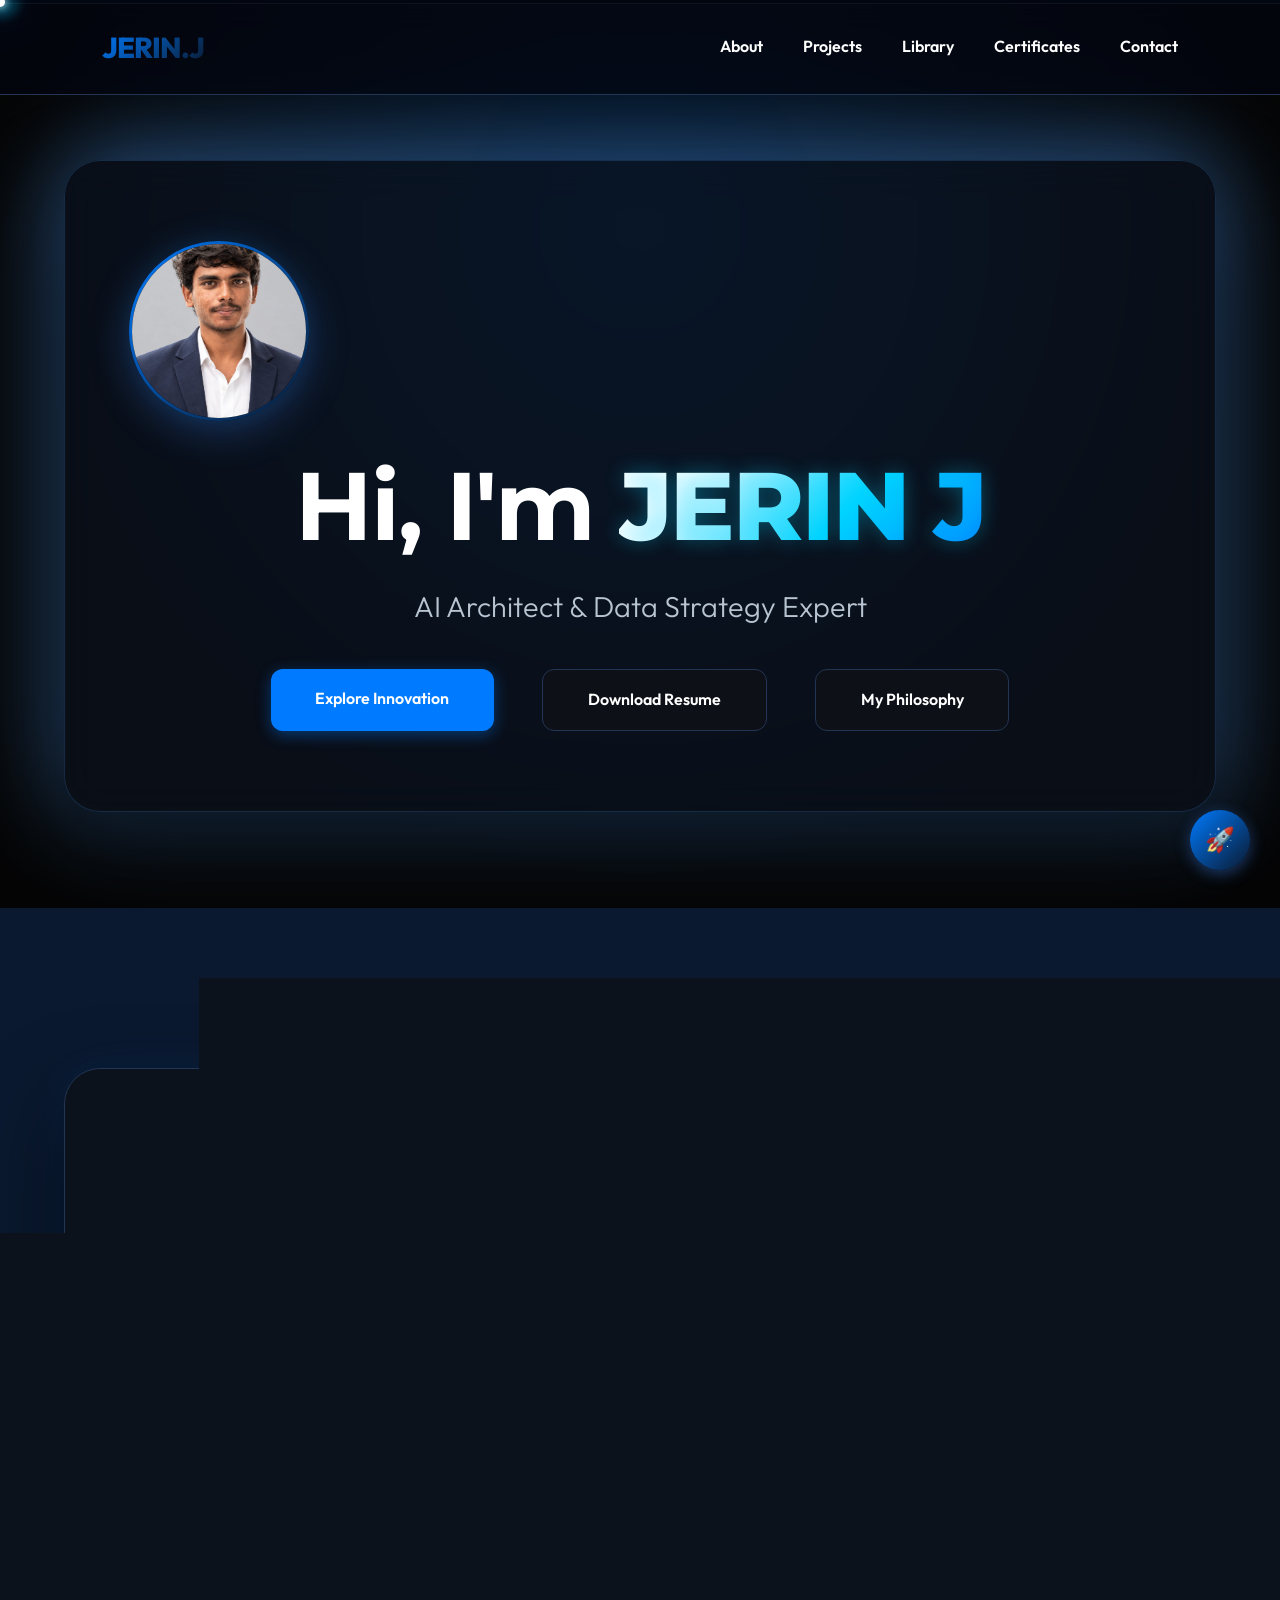
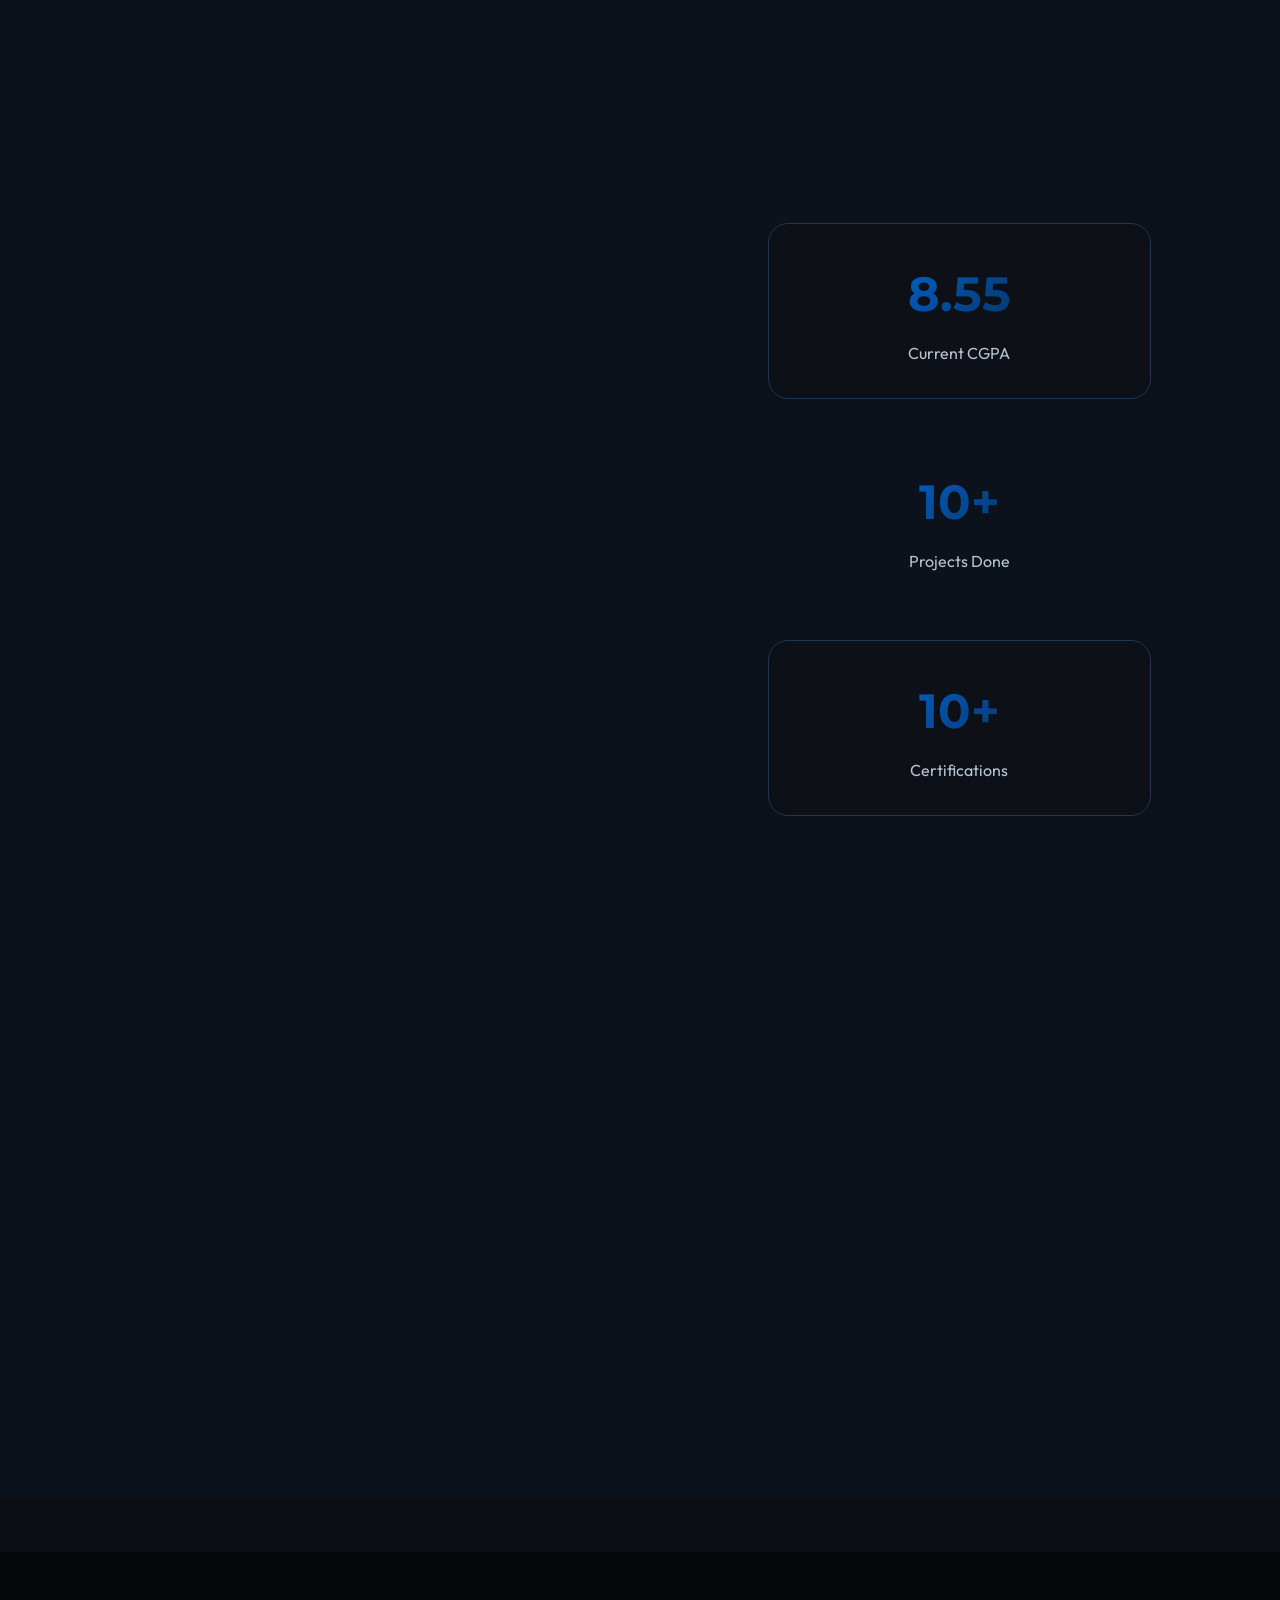
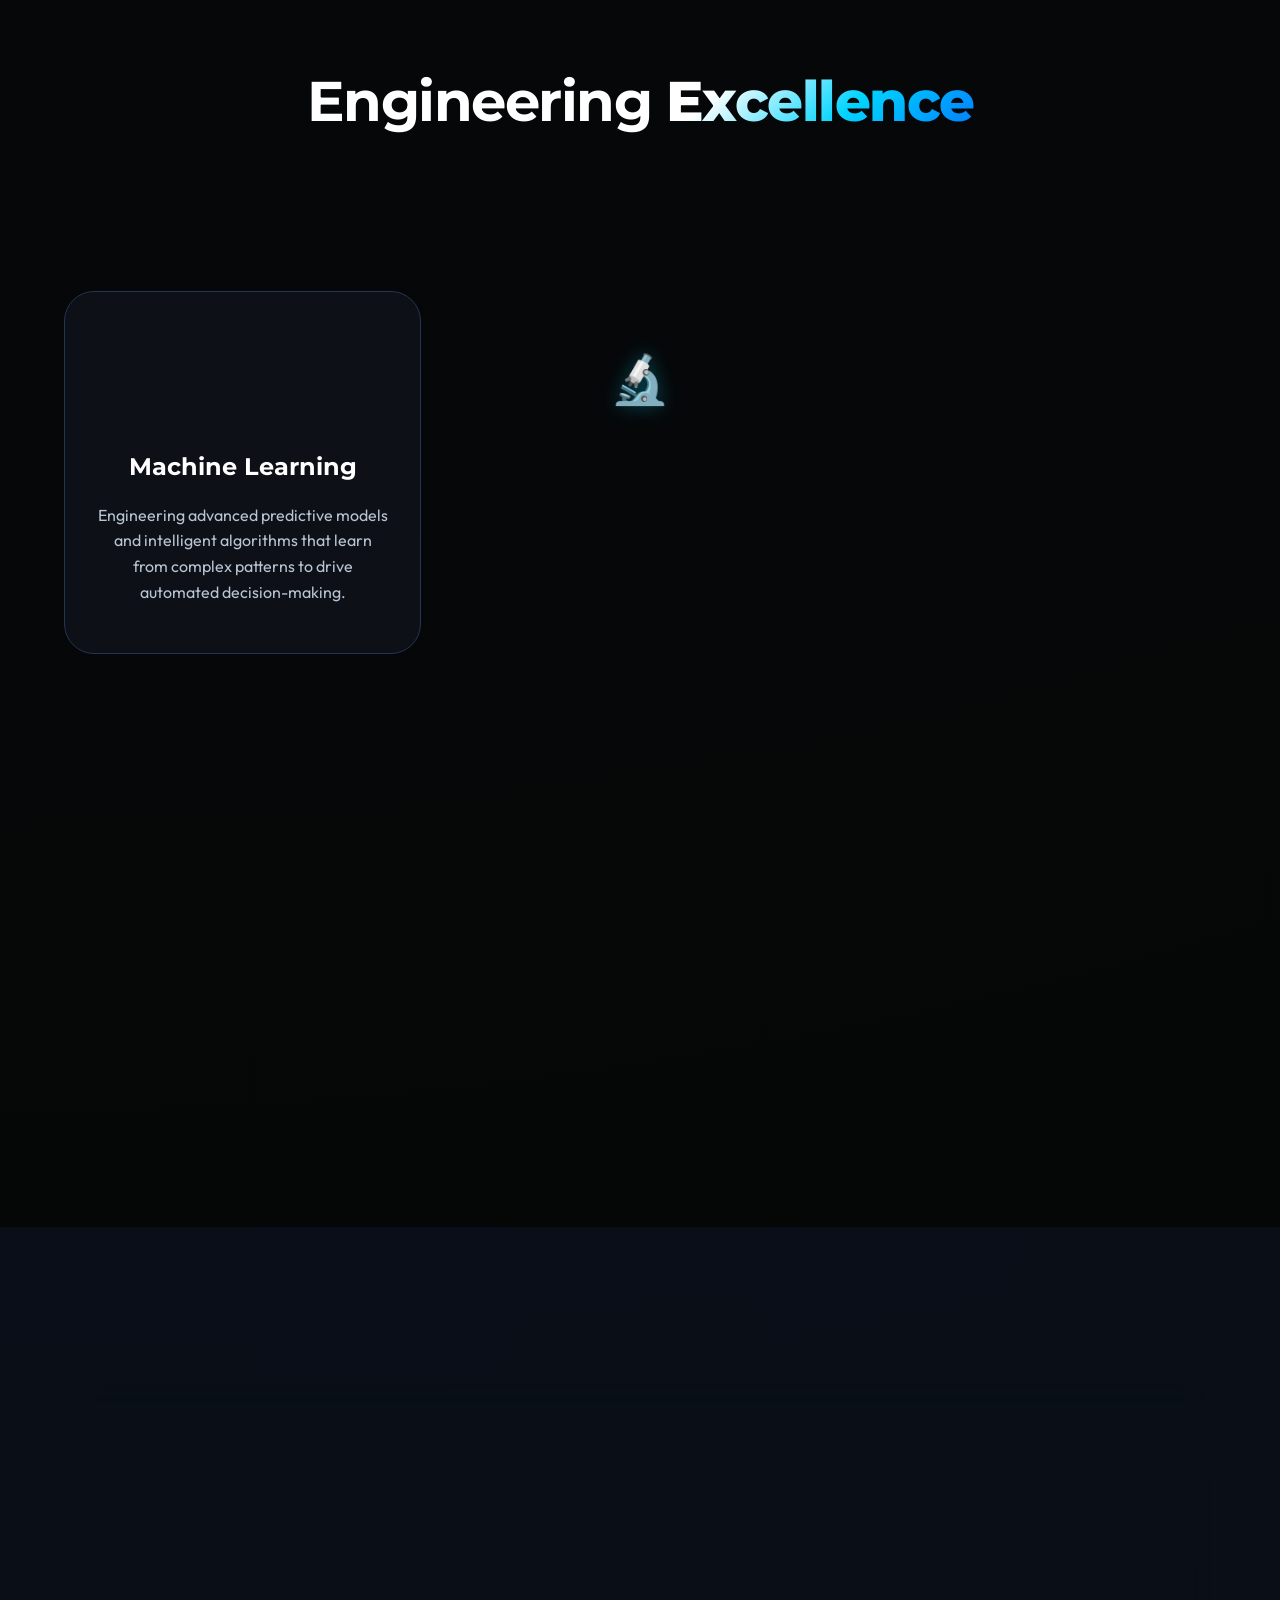
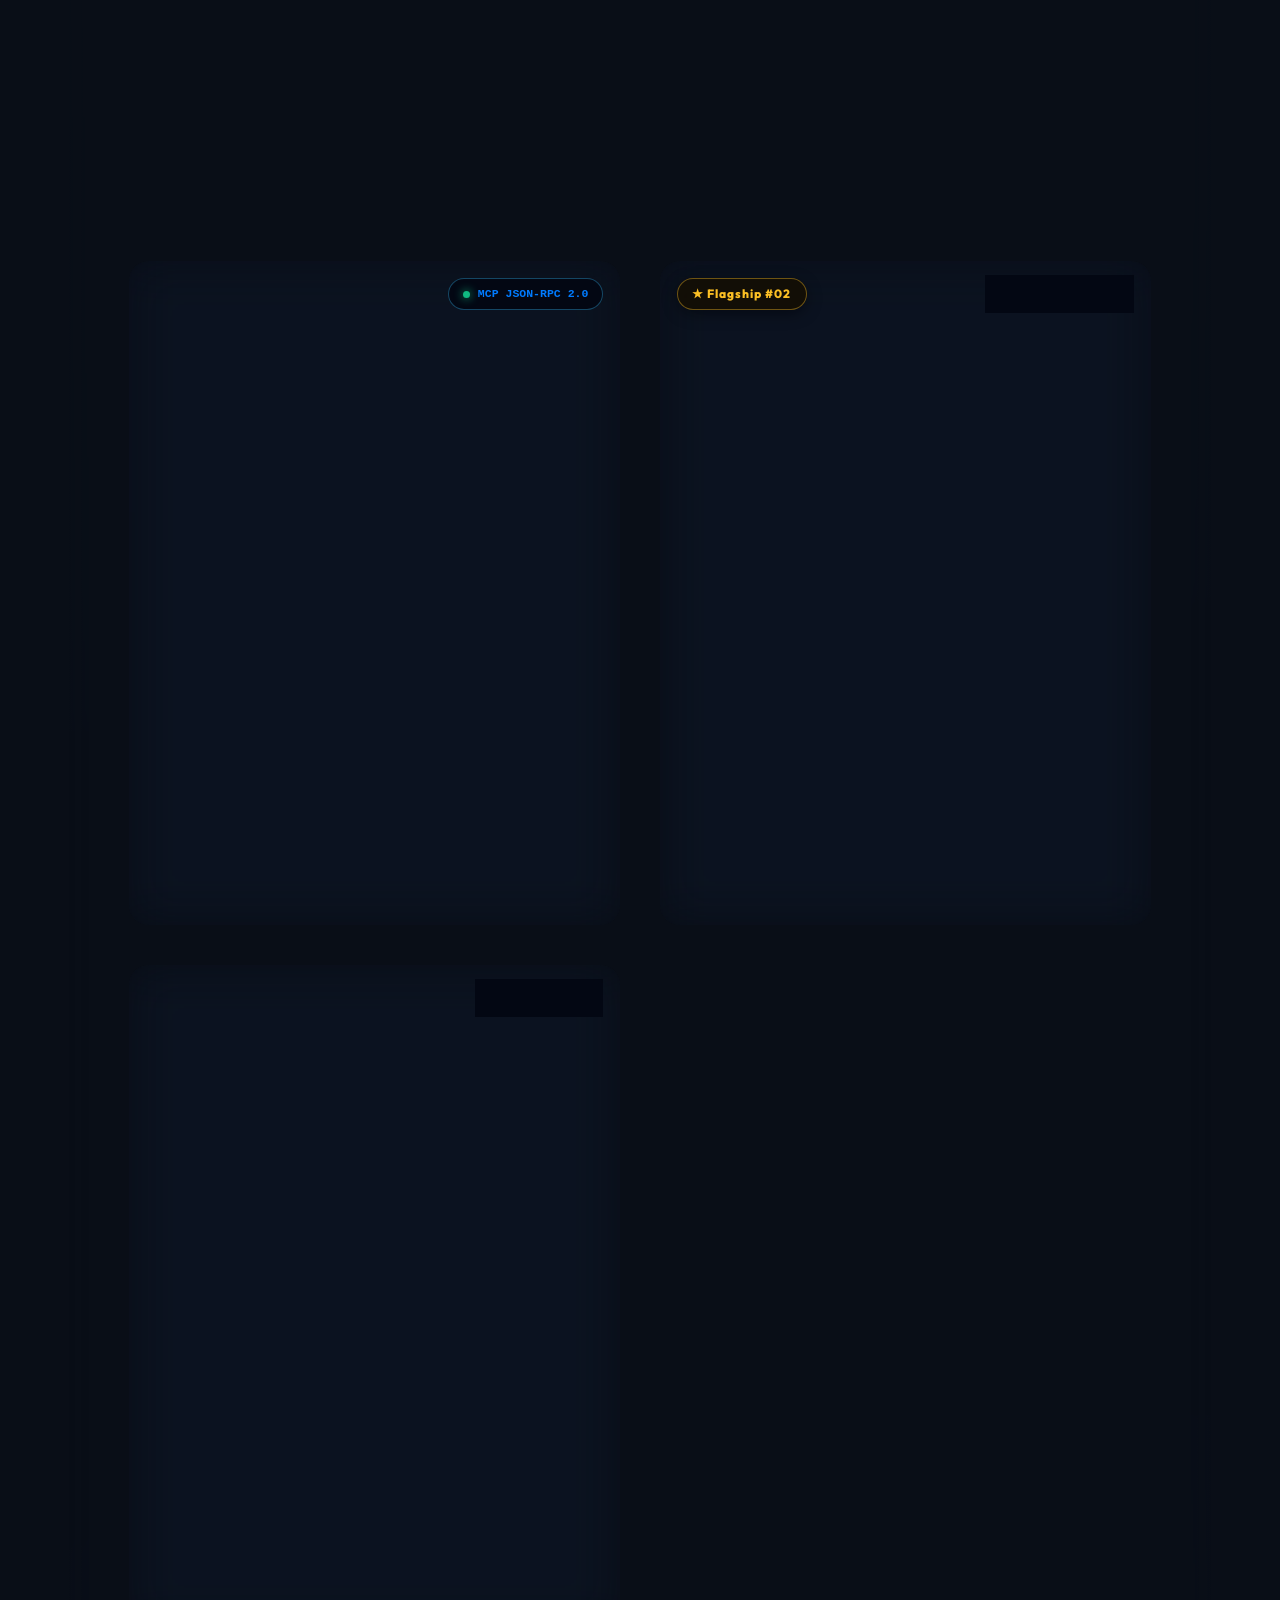
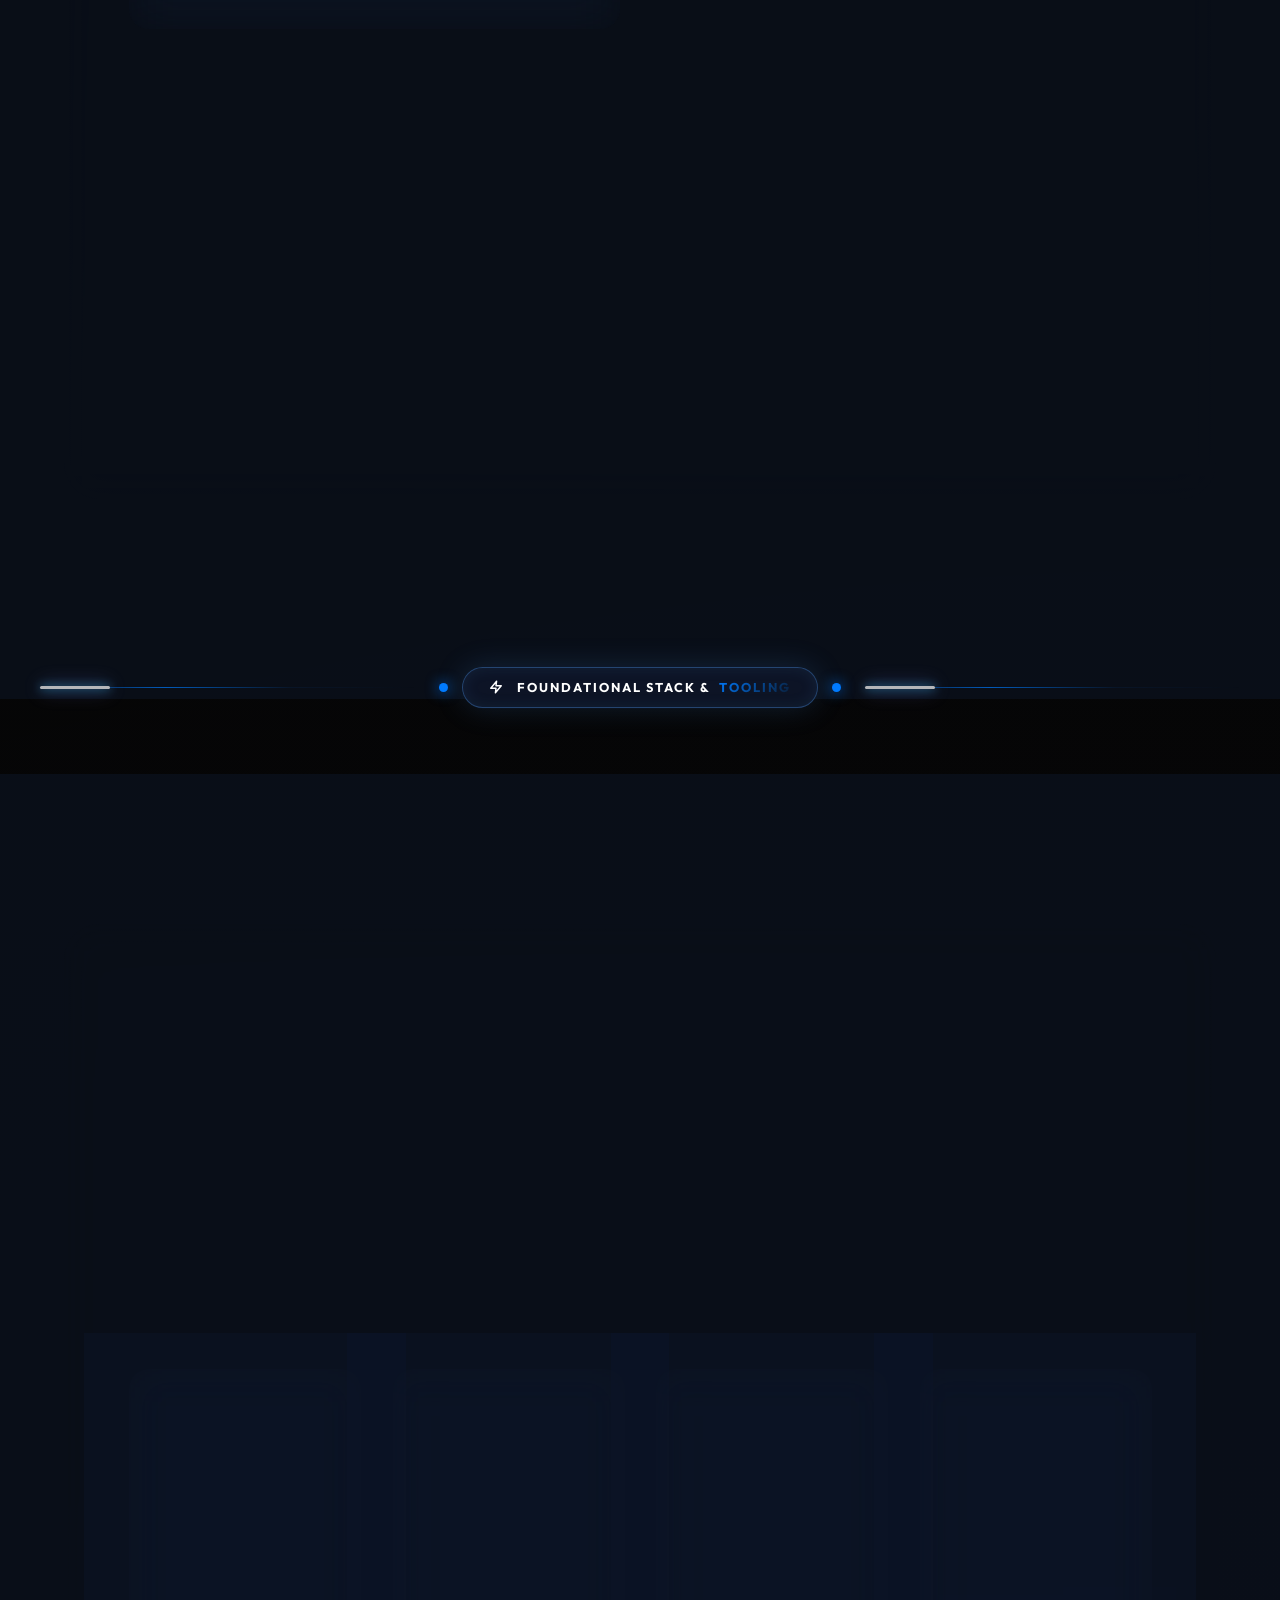
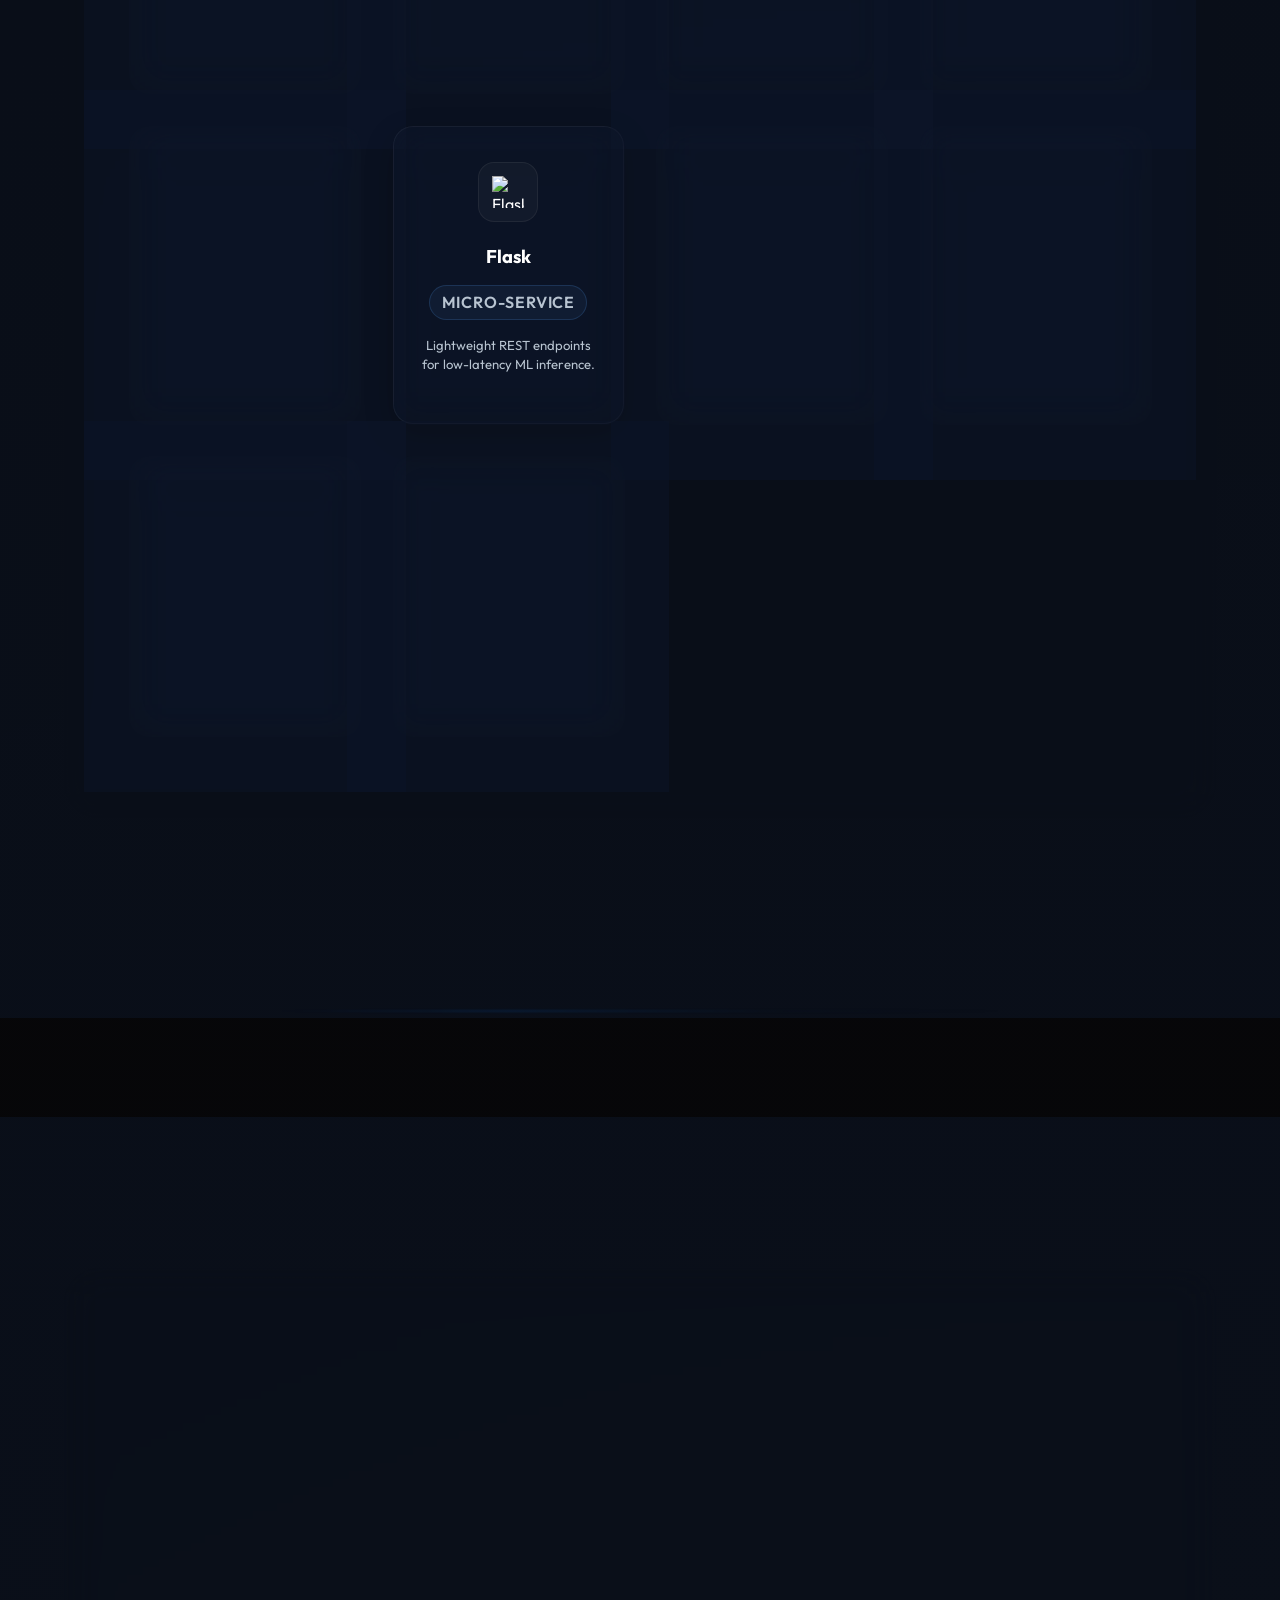
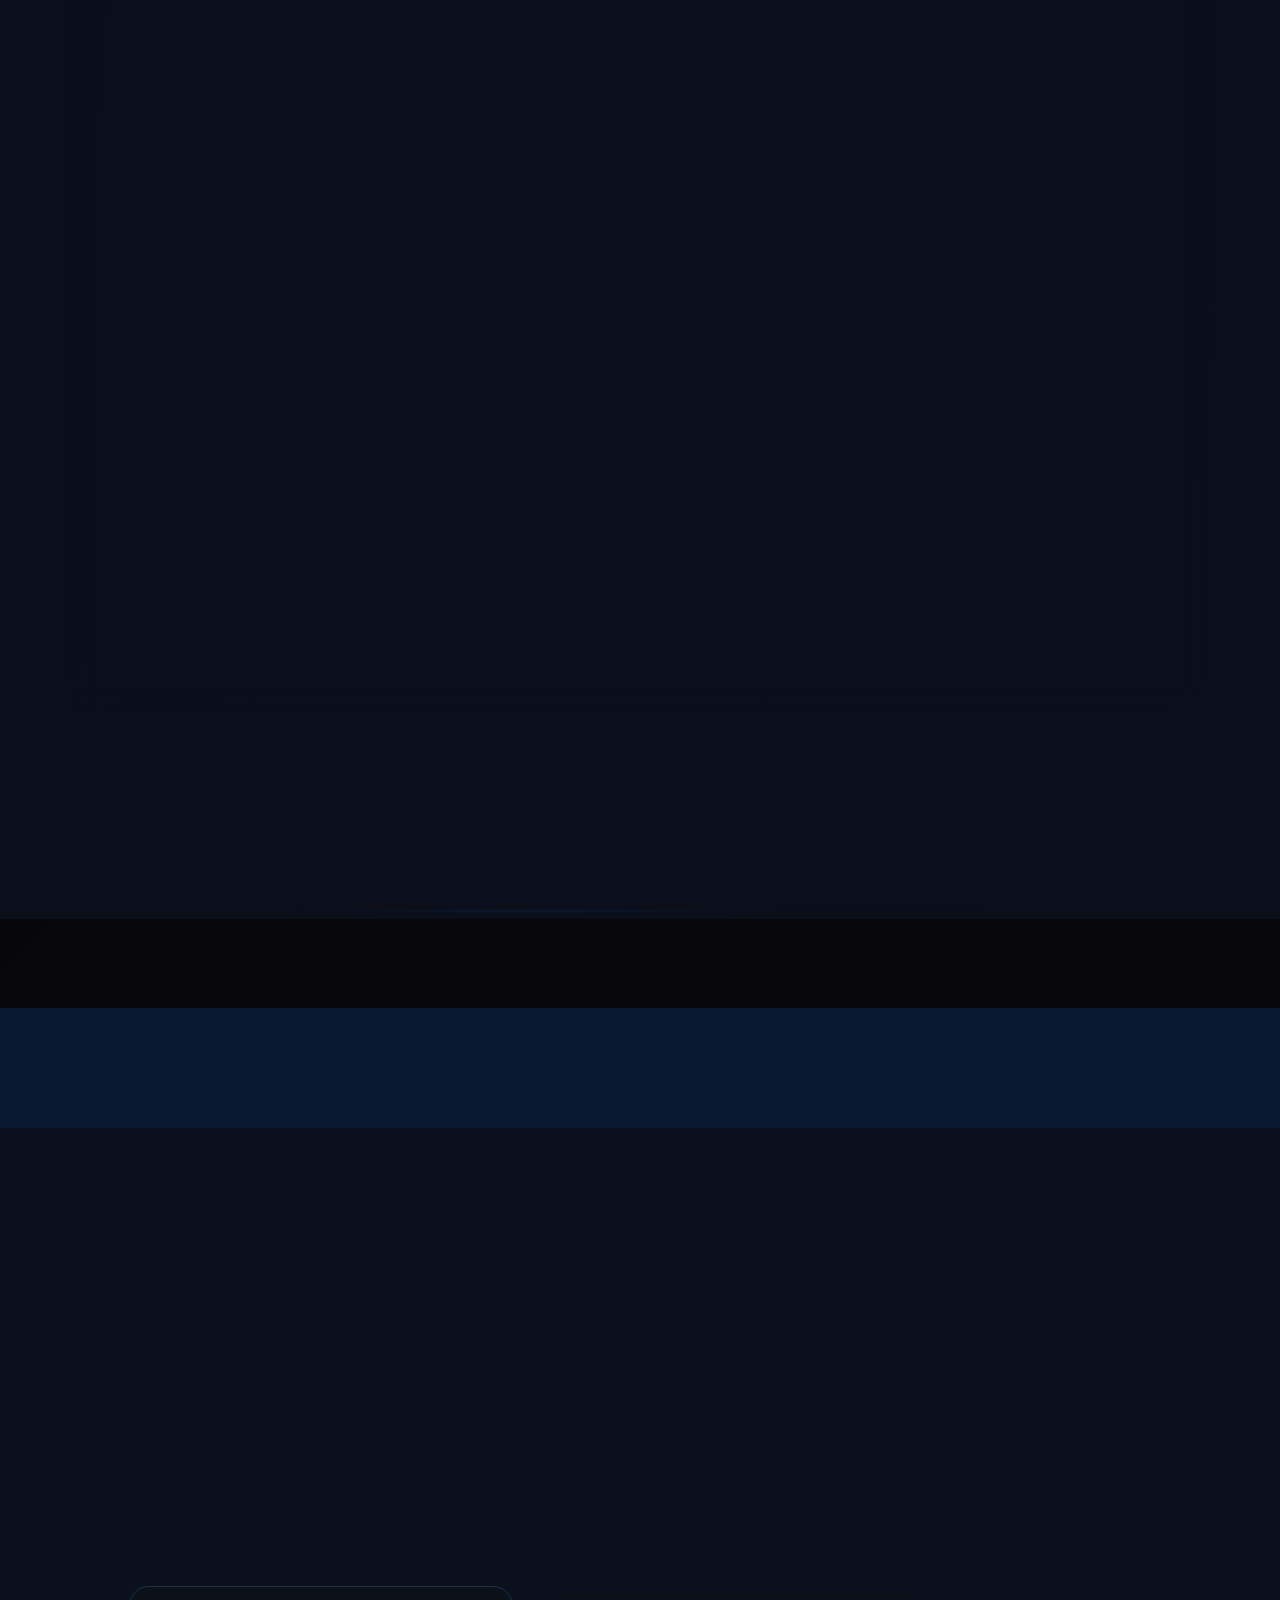
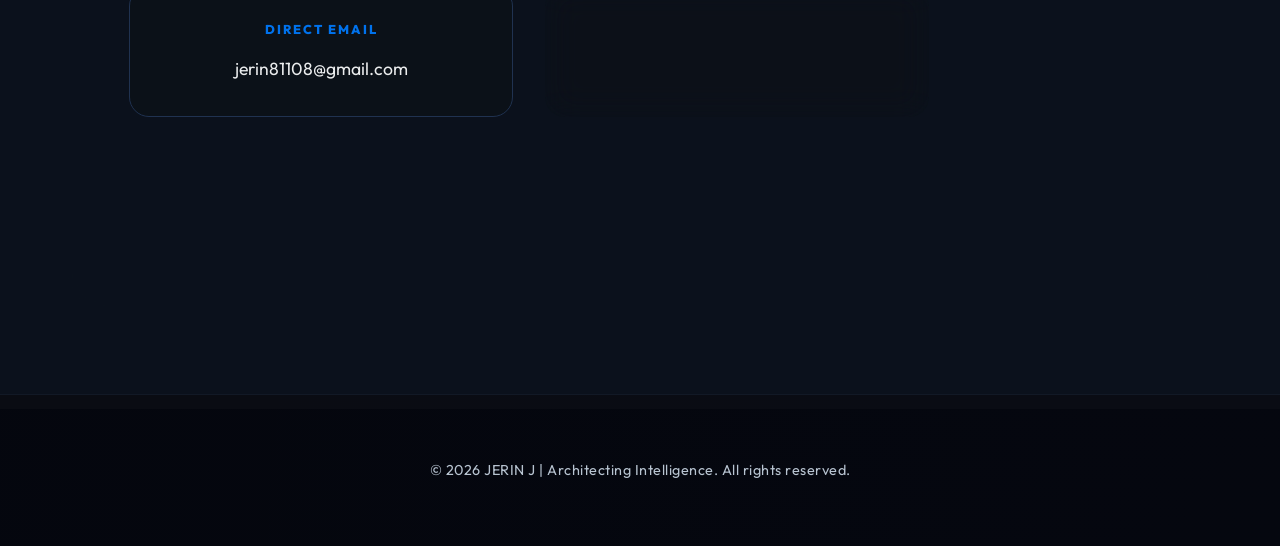
==== index.html @ ce283645 "feat(certificates): add 5 new 2026 certificates and update total count to 19 across all pages" ====
<!DOCTYPE html>
<html lang="en">

<head>
    <meta charset="UTF-8">
    <meta name="viewport" content="width=device-width, initial-scale=1.0">
    <title>JERIN J | AI & Data Science student & Web Develpoer</title>
   <meta name="description" content="Jerin is an AI & Data Science student and web developer passionate about machine learning, data science, and building real-world web applications.">
    <meta name="keywords" content=" B.Tech AI & Data Science student, Full-Stack Developer, Machine Learning, Jerin J, Portfolio">
    
    <!-- Open Graph / Facebook -->
    <meta property="og:type" content="website">
    <meta property="og:url" content="https://jerin81108.github.io/">
    <meta property="og:title" content="JERIN J | AI Architect & Data Strategy Expert">
    <meta property="og:description" content="Engineering the future through human-centric AI and high-performance digital ecosystems.">
    <meta property="og:image" content="images/pic.jpeg">

    <!-- Twitter -->
    <meta property="twitter:card" content="summary_large_image">
    <meta property="twitter:title" content="JERIN J | AI Architect & Data Strategy Expert">
    <meta property="twitter:description" content="Engineering the future through human-centric AI and high-performance digital ecosystems.">
    <link rel="icon" type="image/png" href="favicon.png">
    <!-- Resource Hints for Lightning Fast Loading -->
    <link rel="preconnect" href="https://fonts.googleapis.com">
    <link rel="preconnect" href="https://fonts.gstatic.com" crossorigin>
    <link rel="dns-prefetch" href="https://cdn.simpleicons.org">
    <link rel="dns-prefetch" href="https://cdn.jsdelivr.net">
    <link rel="dns-prefetch" href="https://cdnjs.cloudflare.com">
    <link
        href="https://fonts.googleapis.com/css2?family=Montserrat:wght@300;400;500;600;700;800&family=Outfit:wght@300;400;600&display=swap"
        rel="stylesheet">
    <link rel="stylesheet" href="style.css">
    <style>
        /* ── GitHub Explorer Terminal Mock ── */
        .explorer-selector-bar {
            display: flex;
            align-items: center;
            justify-content: center;
            gap: 1rem;
            margin: 2rem auto;
            flex-wrap: wrap;
        }

        #gh-repo-select {
            background: rgba(15, 23, 42, 0.6);
            color: var(--text-main);
            border: 1px solid rgba(74, 144, 226, 0.3);
            border-radius: 8px;
            padding: 0.6rem 1.2rem;
            font-family: 'Outfit', sans-serif;
            font-weight: 600;
            cursor: pointer;
            outline: none;
            transition: all 0.3s;
        }

        #gh-repo-select:hover, #gh-repo-select:focus {
            border-color: var(--accent-1);
            box-shadow: 0 0 12px rgba(74, 144, 226, 0.2);
            background: rgba(15, 23, 42, 0.8);
        }

        .terminal-mock-window {
            background: rgba(11, 15, 26, 0.7);
            border: 1px solid rgba(74, 144, 226, 0.25);
            border-radius: 12px;
            box-shadow: 0 20px 50px rgba(0, 0, 0, 0.4), 0 0 30px rgba(74, 144, 226, 0.05);
            overflow: hidden;
            display: flex;
            flex-direction: column;
            height: 600px;
            margin: 0 auto;
            max-width: 1100px;
            position: relative;
            backdrop-filter: blur(20px);
            -webkit-backdrop-filter: blur(20px);
        }

        .terminal-header {
            display: flex;
            align-items: center;
            justify-content: space-between;
            background: rgba(15, 23, 42, 0.9);
            padding: 0.8rem 1.2rem;
            border-bottom: 1px solid rgba(255, 255, 255, 0.05);
        }

        .terminal-circles {
            display: flex;
            gap: 6px;
        }

        .circle-btn {
            width: 12px;
            height: 12px;
            border-radius: 50%;
            display: inline-block;
        }

        .circle-btn.close { background: #ef4444; }
        .circle-btn.minimize { background: #eab308; }
        .circle-btn.maximize { background: #22c55e; }

        .terminal-tab-title {
            font-family: 'Outfit', sans-serif;
            font-size: 0.85rem;
            font-weight: 700;
            color: var(--text-muted);
            letter-spacing: 0.5px;
        }

        .terminal-workspace {
            display: flex;
            flex: 1;
            overflow: hidden;
            position: relative;
        }

        .terminal-sidebar {
            width: 250px;
            background: rgba(8, 12, 21, 0.85);
            border-right: 1px solid rgba(255, 255, 255, 0.05);
            display: flex;
            flex-direction: column;
            overflow: hidden;
        }

        .sidebar-header {
            padding: 0.8rem 1.2rem;
            font-size: 0.72rem;
            font-weight: 700;
            letter-spacing: 1.5px;
            color: var(--accent-1);
            text-transform: uppercase;
            border-bottom: 1px solid rgba(255, 255, 255, 0.03);
        }

        .sidebar-tree {
            flex: 1;
            overflow-y: auto;
            padding: 0.8rem 0.4rem;
            display: flex;
            flex-direction: column;
            gap: 2px;
        }

        .gh-tree-node {
            display: flex;
            align-items: center;
            gap: 0.5rem;
            padding: 0.5rem 0.8rem;
            border-radius: 6px;
            font-size: 0.88rem;
            cursor: pointer;
            color: var(--text-muted);
            transition: all 0.2s ease;
            user-select: none;
        }

        .gh-tree-node:hover {
            background: rgba(255, 255, 255, 0.03);
            color: var(--text-main);
        }

        .gh-tree-node.active {
            background: rgba(74, 144, 226, 0.12);
            color: var(--accent-1);
            font-weight: 600;
            border-left: 3px solid var(--accent-1);
            padding-left: calc(0.8rem - 3px);
        }

        .terminal-editor {
            flex: 1;
            display: flex;
            flex-direction: column;
            background: rgba(3, 7, 18, 0.45);
            overflow: hidden;
        }

        .editor-header {
            background: rgba(8, 12, 21, 0.5);
            padding: 0.6rem 1.2rem;
            border-bottom: 1px solid rgba(255, 255, 255, 0.03);
        }

        .editor-active-tab {
            font-family: 'Outfit', sans-serif;
            font-size: 0.8rem;
            font-weight: 600;
            color: var(--text-main);
            display: inline-flex;
            align-items: center;
            gap: 0.4rem;
        }

        .editor-viewport {
            flex: 1;
            overflow: auto;
            padding: 1.2rem;
            background: #030712;
            text-align: left;
        }

        .editor-viewport pre {
            margin: 0;
        }

        .editor-viewport code {
            font-family: 'Consolas', 'Courier New', Courier, monospace;
            font-size: 0.9rem;
            color: #cbd5e1;
            line-height: 1.6;
        }

        /* Loading overlay */
        .terminal-loading {
            position: absolute;
            inset: 0;
            background: rgba(3, 7, 18, 0.7);
            backdrop-filter: blur(4px);
            -webkit-backdrop-filter: blur(4px);
            display: flex;
            align-items: center;
            justify-content: center;
            opacity: 0;
            pointer-events: none;
            transition: opacity 0.3s;
            z-index: 10;
        }

        .loading-spinner {
            width: 40px;
            height: 40px;
            border: 3px solid rgba(74, 144, 226, 0.1);
            border-top-color: var(--accent-1);
            border-radius: 50%;
            animation: spin 1s linear infinite;
        }

        @keyframes spin {
            to { transform: rotate(360deg); }
        }

        @media (max-width: 768px) {
            .terminal-workspace {
                flex-direction: column;
            }
            .terminal-sidebar {
                width: 100%;
                height: 200px;
                border-right: none;
                border-bottom: 1px solid rgba(255, 255, 255, 0.05);
            }
            .terminal-mock-window {
                height: 700px;
            }


    </style>
</head>

<body>
    <!-- Scroll Progress Line -->
    <div class="scroll-progress-container">
        <div class="scroll-progress-line" id="scrollProgressLine"></div>
    </div>
    <div id="preloader" class="preloader">
        <div class="preloader-content">
            <div class="preloader-logo">JERIN<span>.J</span></div>
            <div class="preloader-bar"></div>
        </div>
    </div>
    <nav>
        <div class="logo">JERIN<span>.J</span></div>
        <ul class="nav-links">
            <li><a href="index.html#about">About</a></li>
            <li><a href="projects.html">Projects</a></li>
            <li><a href="index.html#library">Library</a></li>
            <li><a href="certificates.html">Certificates</a></li>
            <li><a href="index.html#contact">Contact</a></li>
        </ul>
    </nav>
    <main>
        <section id="home" class="hero fade-in">
            <div class="section-segment active-segment" data-theme="about">
                <div class="profile-container fade-in" data-tilt data-tilt-max="15" data-tilt-speed="400"
                    data-tilt-glare data-tilt-max-glare="0.5">
                    <img src="images/pic.jpeg" alt="JERIN J - AI & Data Science Architect" class="profile-pic" loading="eager">
                </div>
                <h1>Hi, I'm <span id="dynamic-name" class="gradient-text">JERIN J</span></h1>
                <p class="subtitle">AI Architect & Data Strategy Expert</p>
                <div class="hero-btns">
                    <a href="#projects" class="cta-button">Explore Innovation</a>
                    <a href="resume.html" class="cta-button-outline" target="_blank">Download Resume</a>
                    <a href="#about" class="cta-button-outline">My Philosophy</a>
                </div>
            </div>
            <div class="scroll-indicator fade-in"
                onclick="document.getElementById('about').scrollIntoView({behavior: 'smooth'})">
            </div>
        </section>


        <section id="about" class="about fade-in">
            <div class="section-segment" data-theme="about">
                <h2 class="fade-in">About <span>Me</span></h2>
                <div class="about-container">
                    <div class="about-text fade-in">
                        <p>I am a passionate <strong>AI &amp; Data Science Architect</strong> on a mission to bridge the gap
                            between human intuition and machine intelligence. My work is driven by the belief that
                            technology should not only be powerful but also deeply human-centric and sustainable.</p>
                        <p>Currently a <strong>3rd Year B.Tech (Artificial Intelligence &amp; Data Science)</strong> student at <strong>Shree Venkateshwara Hi-Tech Engineering
                                College</strong>, I immerse myself in the complexities of neural networks, data
                            strategy, and premium digital experiences.</p>

                        <div class="education-timeline fade-in">
                            <div class="timeline-item">
                                <span class="timeline-date">2024 - Present</span>
                                <div class="timeline-content">
                                    <h4>B.Tech (AI &amp; Data Science) — 3rd Year</h4>
                                    <span class="institution">SVHEC, Erode</span>
                                    <p>Pursuing 3rd year, specialising in Machine Learning and Full-Stack Engineering. Current CGPA: <strong>8.55</strong>.</p>
                                </div>
                            </div>
                            <div class="timeline-item">
                                <span class="timeline-date">Engineering Philosophy</span>
                                <div class="timeline-content">
                                    <h4>Innovation with Purpose</h4>
                                    <p>I don't just write code; I design systems that solve real-world problems with
                                        elegance and efficiency.</p>
                                </div>
                            </div>
                        </div>

                        <div class="skills-grid">
                            <div class="skill-item"><span>🚀</span> AI System Architecture</div>
                            <div class="skill-item"><span>⚛️</span> High-Performance Web Apps</div>
                            <div class="skill-item"><span>🎨</span> Strategic UI/UX Design</div>
                            <div class="skill-item"><span>📊</span> Predictive Data Analytics</div>
                        </div>

                        <div class="tech-stack fade-in">
                            <h3>Technical Arsenal</h3>
                            <div class="tech-tags">
                                <span class="tech-category">Languages</span>
                                <div class="tags-group">
                                    <span title="Python"><img src="https://cdn.jsdelivr.net/gh/devicons/devicon@latest/icons/python/python-original.svg" width="16"
                                            height="16" style="margin-right: 8px; vertical-align: middle;">Python</span>
                                    <span title="JavaScript"><img src="https://cdn.jsdelivr.net/gh/devicons/devicon@latest/icons/javascript/javascript-original.svg"
                                            width="16" height="16"
                                            style="margin-right: 8px; vertical-align: middle;">JavaScript</span>
                                    <span title="HTML"><img src="https://cdn.jsdelivr.net/gh/devicons/devicon@latest/icons/html5/html5-original.svg" width="16"
                                            height="16" style="margin-right: 8px; vertical-align: middle;">HTML</span>
                                    <span title="CSS"><img src="https://cdn.jsdelivr.net/gh/devicons/devicon@latest/icons/css3/css3-original.svg" width="16"
                                            height="16" style="margin-right: 8px; vertical-align: middle;">CSS</span>
                                    <span title="C"><img src="https://cdn.jsdelivr.net/gh/devicons/devicon@latest/icons/c/c-original.svg" width="16"
                                            height="16" style="margin-right: 8px; vertical-align: middle;">C</span>
                                    <span title="SQL / SQLite"><img src="https://cdn.jsdelivr.net/gh/devicons/devicon@latest/icons/sqlite/sqlite-original.svg" width="16"
                                            height="16" style="margin-right: 8px; vertical-align: middle;">SQLite</span>
                                    <span title="Java"><img src="https://cdn.jsdelivr.net/gh/devicons/devicon@latest/icons/java/java-original.svg" width="16"
                                            height="16" style="margin-right: 8px; vertical-align: middle;">Java</span>
                                </div>
                            </div>
                            <div class="tech-tags">
                                <span class="tech-category">Databases</span>
                                <div class="tags-group">
                                    <span title="MongoDB"><img src="https://cdn.jsdelivr.net/gh/devicons/devicon@latest/icons/mongodb/mongodb-original.svg" width="16"
                                            height="16" style="margin-right: 8px; vertical-align: middle;">MongoDB</span>
                                    <span title="SQLite"><img src="https://cdn.jsdelivr.net/gh/devicons/devicon@latest/icons/sqlite/sqlite-original.svg" width="16"
                                            height="16" style="margin-right: 8px; vertical-align: middle;">SQLite</span>
                                </div>
                            </div>
                            <div class="tech-tags">
                                <span class="tech-category">Libraries</span>
                                <div class="tags-group">
                                    <span title="TensorFlow"><img src="https://cdn.simpleicons.org/tensorflow"
                                            width="16" height="16"
                                            style="margin-right: 8px; vertical-align: middle;">TensorFlow</span>
                                    <span title="Scikit-Learn"><img src="https://cdn.simpleicons.org/scikitlearn" loading="lazy" decoding="async"
                                            width="16" height="16"
                                            style="margin-right: 8px; vertical-align: middle;">Scikit-Learn</span>
                                    <span title="PyTorch"><img src="https://cdn.simpleicons.org/pytorch" loading="lazy" decoding="async"
                                            width="16" height="16"
                                            style="margin-right: 8px; vertical-align: middle;">PyTorch</span>
                                    <span title="Flask"><img src="https://cdn.simpleicons.org/flask" loading="lazy" decoding="async"
                                            width="16" height="16"
                                            style="margin-right: 8px; vertical-align: middle;">Flask</span>
                                    <span title="Seaborn"><img src="https://cdn.simpleicons.org/seaborn" loading="lazy" decoding="async"
                                            width="16" height="16"
                                            style="margin-right: 8px; vertical-align: middle;">Seaborn</span>
                                    <span title="Matplotlib"><img src="https://cdn.jsdelivr.net/gh/devicons/devicon/icons/matplotlib/matplotlib-original.svg" loading="lazy" decoding="async"
                                            width="16" height="16"
                                            style="margin-right: 8px; vertical-align: middle;">Matplotlib</span>
                                    <span title="Pandas"><img src="https://cdn.simpleicons.org/pandas" loading="lazy" decoding="async" width="16"
                                            height="16" style="margin-right: 8px; vertical-align: middle;">Pandas</span>
                                    <span title="NumPy"><img src="https://cdn.simpleicons.org/numpy" loading="lazy" decoding="async" width="16"
                                            height="16" style="margin-right: 8px; vertical-align: middle;">NumPy</span>
                                    <span title="React"><img src="https://cdn.simpleicons.org/react" loading="lazy" decoding="async" width="16"
                                            height="16" style="margin-right: 8px; vertical-align: middle;">React</span>
                                    <span title="Node.js"><img src="https://cdn.simpleicons.org/nodedotjs" loading="lazy" decoding="async" width="16"
                                            height="16"
                                            style="margin-right: 8px; vertical-align: middle;">Node.js</span>
                                </div>
                            </div>
                            <div class="tech-tags">
                                <span class="tech-category">Languages Spoken</span>
                                <div class="tags-group">
                                    <span title="English"><svg xmlns="http://www.w3.org/2000/svg" width="14" height="14"
                                            viewBox="0 0 24 24" fill="none" stroke="currentColor" stroke-width="2"
                                            stroke-linecap="round" stroke-linejoin="round"
                                            style="margin-right: 5px; vertical-align: middle;">
                                            <circle cx="12" cy="12" r="10"></circle>
                                            <line x1="2" y1="12" x2="22" y2="12"></line>
                                            <path
                                                d="M12 2a15.3 15.3 0 0 1 4 10 15.3 15.3 0 0 1-4 10 15.3 15.3 0 0 1-4-10 15.3 15.3 0 0 1 4-10z">
                                            </path>
                                        </svg>English</span>
                                    <span title="Tamil"><svg xmlns="http://www.w3.org/2000/svg" width="14" height="14"
                                            viewBox="0 0 24 24" fill="none" stroke="currentColor" stroke-width="2"
                                            stroke-linecap="round" stroke-linejoin="round"
                                            style="margin-right: 5px; vertical-align: middle;">
                                            <path d="m5 8 6 6"></path>
                                            <path d="m4 14 6-6 2-3"></path>
                                            <path d="M2 5h12"></path>
                                        </svg>Tamil</span>
                                    <span title="Malayalam"><svg xmlns="http://www.w3.org/2000/svg" width="14"
                                            height="14" viewBox="0 0 24 24" fill="none" stroke="currentColor"
                                            stroke-width="2" stroke-linecap="round" stroke-linejoin="round"
                                            style="margin-right: 5px; vertical-align: middle;">
                                            <path d="M20 10c0 6-8 12-8 12s-8-6-8-12a8 8 0 0 1 16 0Z"></path>
                                            <circle cx="12" cy="10" r="3"></circle>
                                        </svg>Malayalam</span>
                                    <span title="Japanese"><svg xmlns="http://www.w3.org/2000/svg" width="14" height="14"
                                            viewBox="0 0 24 24" fill="none" stroke="currentColor" stroke-width="2"
                                            stroke-linecap="round" stroke-linejoin="round"
                                            style="margin-right: 5px; vertical-align: middle;">
                                            <path d="M20 10c0 6-8 12-8 12s-8-6-8-12a8 8 0 0 1 16 0Z"></path>
                                            <circle cx="12" cy="10" r="3"></circle>
                                        </svg>Japanese</span>
                                </div>
                            </div>
                        </div>
                    </div>
                    <div class="metrics-grid fade-in">
                        <div class="metric-card" data-tilt data-tilt-max="20" data-tilt-speed="400"
                            data-tilt-scale="1.05">
                            <h3>8.55</h3>
                            <p>Current CGPA</p>
                        </div>
                        <div class="metric-card" data-tilt data-tilt-max="20" data-tilt-speed="400"
                            data-tilt-scale="1.05">
                            <h3>10+</h3>
                            <p>Projects Done</p>
                        </div>
                        <div class="metric-card" data-tilt data-tilt-max="20" data-tilt-speed="400"
                            data-tilt-scale="1.05">
                            <h3>10+</h3>
                            <p>Certifications</p>
                        </div>
                    </div>
                </div>
            </div>
        </section>
        <section id="excellence" class="excellence fade-in">
            <h2 class="fade-in">Engineering <span>Excellence</span></h2>
            <div class="services-grid">
                <div class="service-card fade-in" data-tilt data-tilt-max="10" data-tilt-speed="400">
                    <span class="service-icon">🤖</span>
                    <h3>Machine Learning</h3>
                    <p>Engineering advanced predictive models and intelligent algorithms that learn from complex patterns to drive automated decision-making.</p>
                </div>
                <div class="service-card fade-in" data-tilt data-tilt-max="10" data-tilt-speed="400">
                    <span class="service-icon">🔬</span>
                    <h3>Data Science</h3>
                    <p>Extracting deep, actionable intelligence from raw data through statistical modeling, experimentation, and advanced analytics.</p>
                </div>
                <div class="service-card fade-in" data-tilt data-tilt-max="10" data-tilt-speed="400">
                    <span class="service-icon">📊</span>
                    <h3>Data Analysis</h3>
                    <p>Transforming complex datasets into clear, visual, and strategic insights to uncover hidden trends and optimize operational outcomes.</p>
                </div>
                <div class="service-card fade-in" data-tilt data-tilt-max="10" data-tilt-speed="400">
                    <span class="service-icon">🌐</span>
                    <h3>Full Stack Development</h3>
                    <p>Architecting robust, scalable web applications encompassing dynamic frontend interfaces seamlessly connected to high-concurrency backend systems.</p>
                </div>
            </div>
        </section>

        <section id="projects" class="projects fade-in">
            <div class="section-segment" data-theme="projects">
                <div style="text-align: center; max-width: 780px; margin: 0 auto 3.5rem;">
                    <span class="dossier-sub-tag">⚡ Flagship Architectural Portfolio</span>
                    <h2 class="fade-in" style="margin-top: 0.4rem;">Featured <span>Innovations</span></h2>
                    <p class="subtitle" style="text-align: center; margin: 0 auto;">Spotlight on my top 3 engineering architectures — spanning dialectic multi-agent systems, in-silico mechanistic biological digital twins, and industrial IoT physics-informed AI.</p>
                </div>

                <!-- ══ TOP 3 FLAGSHIP SHOWCASE GRID ══ -->
                <div class="featured-projects-grid">

                    <!-- #01 AEGIS-SWARM -->
                    <div class="featured-card fade-in" data-tilt data-tilt-max="10" data-tilt-speed="400" data-tilt-glare data-tilt-max-glare="0.18">
                        <div class="featured-img-wrap">
                            <div class="featured-hud-top">
                                <span class="flagship-rank-pill gold">★ Flagship #01</span>
                                <span class="telemetry-status-pill"><span class="pulse-dot"></span> MCP JSON-RPC 2.0</span>
                            </div>
                            <div class="featured-img bg-aegis"></div>
                        </div>
                        <div class="featured-card-info">
                            <div class="project-tags">
                                <span><img src="https://cdn.simpleicons.org/javascript" loading="lazy" decoding="async" width="10" height="10" style="margin-right: 4px;">JavaScript</span>
                                <span><img src="https://cdn.simpleicons.org/json" loading="lazy" decoding="async" width="10" height="10" style="margin-right: 4px;">MCP Protocol</span>
                                <span>Multi-Agent Swarm</span>
                            </div>
                            <h3>AEGIS-SWARM</h3>
                            <p>Dialectic multi-agent decision support for crowd safety: Scout spatial extraction, adversarial Critic telemetry via MCP JSON-RPC 2.0, consensus engine, and human-gated tactical action plans with strict raw image purging.</p>
                            <div class="featured-action-bar">
                                <span class="featured-badge-tag">Consensus: 0.98</span>
                                <a href="https://github.com/jerin81108/AEGIS" target="_blank" class="featured-repo-btn">
                                    Explore Architecture →
                                </a>
                            </div>
                        </div>
                    </div>

                    <!-- #02 DIGITAL LIVER -->
                    <div class="featured-card fade-in" data-tilt data-tilt-max="10" data-tilt-speed="400" data-tilt-glare data-tilt-max-glare="0.18">
                        <div class="featured-img-wrap">
                            <div class="featured-hud-top">
                                <span class="flagship-rank-pill gold">★ Flagship #02</span>
                                <span class="telemetry-status-pill"><span class="pulse-dot"></span> 768 HEX LOBULES</span>
                            </div>
                            <div class="featured-img bg-digital-liver"></div>
                        </div>
                        <div class="featured-card-info">
                            <div class="project-tags">
                                <span><img src="https://cdn.simpleicons.org/typescript" loading="lazy" decoding="async" width="10" height="10" style="margin-right: 4px;">TypeScript</span>
                                <span><img src="https://cdn.simpleicons.org/react" loading="lazy" decoding="async" width="10" height="10" style="margin-right: 4px;">React 19</span>
                                <span>In-Silico Biology</span>
                            </div>
                            <h3>Digital Liver</h3>
                            <p>Client-side mechanistic digital twin for preclinical hepatotoxicity. Simulates 768 lobules (24x32 hex lattice) with discrete Zone 1-3 zonation using ODEs at dt=0.1h to model PK, reactive metabolites, and GSH depletion without black-box AI.</p>
                            <div class="featured-action-bar">
                                <span class="featured-badge-tag">ODEs: dt=0.1h</span>
                                <a href="https://github.com/jerin81108/DIGITAL-LIVER" target="_blank" class="featured-repo-btn">
                                    Explore Architecture →
                                </a>
                            </div>
                        </div>
                    </div>

                    <!-- #03 ECOSYNC -->
                    <div class="featured-card fade-in" data-tilt data-tilt-max="10" data-tilt-speed="400" data-tilt-glare data-tilt-max-glare="0.18">
                        <div class="featured-img-wrap">
                            <div class="featured-hud-top">
                                <span class="flagship-rank-pill gold">★ Flagship #03</span>
                                <span class="telemetry-status-pill"><span class="pulse-dot"></span> 24 IoT NODES</span>
                            </div>
                            <div class="featured-img bg-ecosync"></div>
                        </div>
                        <div class="featured-card-info">
                            <div class="project-tags">
                                <span><img src="https://cdn.simpleicons.org/javascript" loading="lazy" decoding="async" width="10" height="10" style="margin-right: 4px;">JavaScript</span>
                                <span>ESP32 Telemetry</span>
                                <span>PINN Machine Learning</span>
                            </div>
                            <h3>EcoSync</h3>
                            <p>Predictive digital twin for zero-emission factories. Features real-time ESP32 IoT telemetry, Physics-Informed AI (PINN) failure prediction, situation-aware closed-loop mitigations, and automated ESG carbon compliance auditing.</p>
                            <div class="featured-action-bar">
                                <span class="featured-badge-tag">PINN RUL: 99.4%</span>
                                <a href="https://github.com/jerin81108/Ecosync" target="_blank" class="featured-repo-btn">
                                    Explore Architecture →
                                </a>
                            </div>
                        </div>
                    </div>

                </div>

                <!-- ══ FULL 20-PROJECT DOSSIER GATEWAY BANNER ══ -->
                <div class="projects-dossier-banner fade-in" style="margin-top: 3.5rem;">
                    <div class="dossier-banner-content">
                        <div class="dossier-banner-text">
                            <span class="dossier-sub-tag">🌟 Comprehensive Engineering Catalog</span>
                            <h3>Explore All 20 Open-Source Projects</h3>
                            <p>Looking for quantum traffic optimization (Q-SIGNAL), clinical voice biomarker screening, computer vision biometrics, industrial mining tyre telemetry, or deep learning labs? Browse the full interactive repository dossier.</p>
                        </div>
                        <a href="projects.html" class="cta-button" style="display: inline-flex; align-items: center; gap: 0.6rem; white-space: nowrap;">
                            Open Project Dossier (20 Projects) →
                        </a>
                    </div>
                </div>

            </div>
        </section>

        <!-- ══ CYBER CONDUIT BRIDGE (High-Tech Seamless Flow between Projects & Tools) ══ -->
        <div class="cyber-conduit-transition">
            <div class="conduit-stream">
                <span class="conduit-line"></span>
                <div class="conduit-core">
                    <span class="conduit-pulse"></span>
                    <div class="conduit-badge">
                        <svg width="14" height="14" viewBox="0 0 24 24" fill="none" stroke="currentColor" stroke-width="2.5" stroke-linecap="round" stroke-linejoin="round" style="margin-right: 6px; vertical-align: -2px;">
                            <polygon points="13 2 3 14 12 14 11 22 21 10 12 10 13 2"></polygon>
                        </svg>
                        FOUNDATIONAL STACK &amp; <span class="conduit-highlight">TOOLING</span>
                    </div>
                    <span class="conduit-pulse"></span>
                </div>
                <span class="conduit-line"></span>
            </div>
        </div>

        <section id="library" class="coding-library fade-in">
            <div class="section-segment" data-theme="library">
                <h2>Coding <span>Libraries</span></h2>
                <p class="subtitle" style="text-align: center; max-width: 680px; margin: 0 auto;">Foundational algorithms, neural computational graphs, and high-performance frameworks powering my architectural ecosystems.</p>
                
                <div class="library-grid">
                    <div class="lib-item" data-tilt data-tilt-max="12" data-tilt-speed="400">
                        <div class="lib-icon-wrap">
                            <img src="https://cdn.simpleicons.org/tensorflow" loading="lazy" decoding="async" alt="TensorFlow Logo">
                        </div>
                        <h4>TensorFlow</h4>
                        <span class="lib-badge">Deep Learning Core</span>
                        <p class="lib-desc">Large-scale neural network training &amp; production ML pipelines.</p>
                    </div>

                    <div class="lib-item" data-tilt data-tilt-max="12" data-tilt-speed="400">
                        <div class="lib-icon-wrap">
                            <img src="https://cdn.simpleicons.org/react" loading="lazy" decoding="async" alt="React Logo">
                        </div>
                        <h4>React 19</h4>
                        <span class="lib-badge">UI Architecture</span>
                        <p class="lib-desc">Reactive, component-driven client systems &amp; digital twins.</p>
                    </div>

                    <div class="lib-item" data-tilt data-tilt-max="12" data-tilt-speed="400">
                        <div class="lib-icon-wrap">
                            <img src="https://cdn.simpleicons.org/nodedotjs" loading="lazy" decoding="async" alt="Node.js Logo">
                        </div>
                        <h4>Node.js</h4>
                        <span class="lib-badge">Server Engine</span>
                        <p class="lib-desc">High-concurrency event-driven backends &amp; JSON-RPC protocols.</p>
                    </div>

                    <div class="lib-item" data-tilt data-tilt-max="12" data-tilt-speed="400">
                        <div class="lib-icon-wrap">
                            <img src="https://cdn.simpleicons.org/scikitlearn" loading="lazy" decoding="async" alt="Scikit-Learn Logo">
                        </div>
                        <h4>Scikit-Learn</h4>
                        <span class="lib-badge">Classical ML</span>
                        <p class="lib-desc">Statistical modeling, regression kernels, KNN &amp; clustering.</p>
                    </div>

                    <div class="lib-item" data-tilt data-tilt-max="12" data-tilt-speed="400">
                        <div class="lib-icon-wrap">
                            <img src="https://cdn.simpleicons.org/pytorch" loading="lazy" decoding="async" alt="PyTorch Logo">
                        </div>
                        <h4>PyTorch</h4>
                        <span class="lib-badge">Dynamic Graphs</span>
                        <p class="lib-desc">Tensors, autograd, and cutting-edge vision architectures.</p>
                    </div>

                    <div class="lib-item" data-tilt data-tilt-max="12" data-tilt-speed="400">
                        <div class="lib-icon-wrap">
                            <img src="https://cdn.simpleicons.org/flask" loading="lazy" decoding="async" alt="Flask Logo">
                        </div>
                        <h4>Flask</h4>
                        <span class="lib-badge">Micro-Service</span>
                        <p class="lib-desc">Lightweight REST endpoints for low-latency ML inference.</p>
                    </div>

                    <div class="lib-item" data-tilt data-tilt-max="12" data-tilt-speed="400">
                        <div class="lib-icon-wrap">
                            <img src="https://cdn.simpleicons.org/seaborn" loading="lazy" decoding="async" alt="Seaborn Logo">
                        </div>
                        <h4>Seaborn</h4>
                        <span class="lib-badge">Statistical Viz</span>
                        <p class="lib-desc">High-density multivariate visual data exploration.</p>
                    </div>

                    <div class="lib-item" data-tilt data-tilt-max="12" data-tilt-speed="400">
                        <div class="lib-icon-wrap">
                            <img src="https://cdn.jsdelivr.net/gh/devicons/devicon/icons/matplotlib/matplotlib-original.svg" loading="lazy" decoding="async" alt="Matplotlib Logo">
                        </div>
                        <h4>Matplotlib</h4>
                        <span class="lib-badge">Scientific Plots</span>
                        <p class="lib-desc">Publication-ready kinematic &amp; experimental diagrams.</p>
                    </div>

                    <div class="lib-item" data-tilt data-tilt-max="12" data-tilt-speed="400">
                        <div class="lib-icon-wrap">
                            <img src="https://cdn.simpleicons.org/numpy" loading="lazy" decoding="async" alt="NumPy Logo">
                        </div>
                        <h4>NumPy</h4>
                        <span class="lib-badge">Matrix Kernel</span>
                        <p class="lib-desc">Vectorized multi-dimensional arrays &amp; linear algebra.</p>
                    </div>

                    <div class="lib-item" data-tilt data-tilt-max="12" data-tilt-speed="400">
                        <div class="lib-icon-wrap">
                            <img src="https://cdn.simpleicons.org/pandas" loading="lazy" decoding="async" alt="Pandas Logo">
                        </div>
                        <h4>Pandas</h4>
                        <span class="lib-badge">Data Wrangling</span>
                        <p class="lib-desc">High-performance structured DataFrame ETL &amp; analytics.</p>
                    </div>
                </div>
            </div>
        </section>
        <div class="section-divider"></div>

        <!-- ══ CERTIFICATES CTA ══ -->
        <section id="certificates" class="excellence fade-in">
            <div class="section-segment" data-theme="library" style="text-align:center;">
                <h2 class="fade-in">My <span>Certificates</span></h2>
                <p class="subtitle" style="text-align:center; max-width:600px; margin:0 auto 2rem;">14 professional certifications &amp; achievements — newest to oldest, all in one place.</p>
                <p class="cert-student-note" style="margin:0 auto 2.5rem; display:inline-block;">🎓 B.Tech (Artificial Intelligence &amp; Data Science) — 3rd Year | SVHEC, Erode</p>
                <div class="services-grid" style="margin-top:2.5rem;">
                    <div class="service-card fade-in" data-tilt data-tilt-max="10" data-tilt-speed="400">
                        <span class="service-icon">🏅</span>
                        <h3>19 Certificates</h3>
                        <p>From HackerRank SQL &amp; C# to workshops, internships, college recognitions and more.</p>
                    </div>
                    <div class="service-card fade-in" data-tilt data-tilt-max="10" data-tilt-speed="400">
                        <span class="service-icon">📅</span>
                        <h3>Newest → Oldest</h3>
                        <p>All certificates ordered chronologically — most recent Navitech workshop down to foundational HackerRank creds.</p>
                    </div>
                    <div class="service-card fade-in" data-tilt data-tilt-max="10" data-tilt-speed="400">
                        <span class="service-icon">📄</span>
                        <h3>PDFs &amp; Images</h3>
                        <p>Each certificate is embedded and downloadable — full previews with direct links to originals.</p>
                    </div>
                </div>
                <div style="margin-top:3rem;">
                    <a href="certificates.html" class="cta-button">View All 19 Certificates →</a>
                </div>
            </div>
        </section>

        <div class="section-divider"></div>
        <section id="contact" class="contact fade-in">
            <div class="section-segment" data-theme="services">
                <h2>Professional <span>Inquiry</span></h2>
                <p>I am currently open to high-impact opportunities in AI Research, Data Strategy, and Full-Stack
                    Engineering. Let's discuss how we can build the future together.</p>

                <div class="contact-container">
                    <div class="contact-info">
                        <div class="contact-item" data-tilt data-tilt-max="10" data-tilt-speed="400">
                            <span class="label">Direct Email</span>
                            <a href="https://mail.google.com/mail/?view=cm&fs=1&to=jerin81108@gmail.com" target="_blank">jerin81108@gmail.com</a>
                        </div>
                        <div class="contact-item" data-tilt data-tilt-max="10" data-tilt-speed="400">
                            <span class="label">Secure Phone</span>
                            <a href="tel:8870654384">+91 8870654384</a>
                        </div>
                    </div>



                    <div class="social-links">
                        <a href="https://github.com/jerin81108" target="_blank" class="social-icon" title="GitHub Source">
                            <svg xmlns="http://www.w3.org/2000/svg" width="24" height="24" viewBox="0 0 24 24" fill="none"
                                stroke="currentColor" stroke-width="2" stroke-linecap="round" stroke-linejoin="round">
                                <path
                                    d="M9 19c-5 1.5-5-2.5-7-3m14 6v-3.87a3.37 3.37 0 0 0-.94-2.61c3.14-.35 6.44-1.54 6.44-7A5.44 5.44 0 0 0 20 4.77 5.07 5.07 0 0 0 19.91 1S18.73.65 16 2.48a13.38 13.38 0 0 0-7 0C6.27.65 5.09 1 5.09 1A5.07 5.07 0 0 0 5 4.77a5.44 5.44 0 0 0-1.5 3.78c0 5.42 3.3 6.61 6.44 7A3.37 3.37 0 0 0 9 18.13V22">
                                </path>
                            </svg>
                        </a>
                        <a href="https://www.linkedin.com/in/jerin-j-91328a366" target="_blank" class="social-icon"
                            title="LinkedIn Professional">
                            <svg xmlns="http://www.w3.org/2000/svg" width="24" height="24" viewBox="0 0 24 24" fill="none"
                                stroke="currentColor" stroke-width="2" stroke-linecap="round" stroke-linejoin="round">
                                <path d="M16 8a6 6 0 0 1 6 6v7h-4v-7a2 2 0 0 0-2-2 2 2 0 0 0-2 2v7h-4v-7a6 6 0 0 1 6-6z">
                                </path>
                                <rect x="2" y="9" width="4" height="12"></rect>
                                <circle cx="4" cy="4" r="2"></circle>
                            </svg>
                        </a>
                    </div>
                </div>
            </div>
        </section>
    </main>
    <footer>
        <p>&copy; 2026 JERIN J | Architecting Intelligence. All rights reserved.</p>
    </footer>

    <button id="theme-changer" class="theme-changer-btn" title="Change Theme" aria-label="Toggle Theme">🚀</button>
    <div class="impact-flash" id="flash-overlay"></div>

    <button id="scroll-to-top" class="scroll-to-top" title="Back to Top" aria-label="Scroll to top">↑</button>

    <script src="https://cdnjs.cloudflare.com/ajax/libs/vanilla-tilt/1.8.0/vanilla-tilt.min.js" defer></script>
    <script src="script.js" defer></script>
    <script src="github-explorer.js" defer></script>
</body>

</html>
---- style.css ----
:root {
    /* ── Premium AI/ML Developer Theme: Black + Midnight Blue + Electric Blue + Cyan ── */
    --bg-color: #050505;          /* Main background: Deep Black (75% dark foundation) */
    --bg-section: #0A192F;        /* Section background: Midnight Blue / Dark Navy */
    --card-bg: #0D1117;           /* Cards: Charcoal */
    --card-bg-alpha: rgba(13, 17, 23, 0.85);
    --border-color: #233554;      /* Borders: Blue Grey */
    --border-hover: #007BFF;      /* Electric Blue hover border */
    --btn-primary: #007BFF;       /* Primary buttons: Electric Blue (20% blue role) */
    --btn-primary-hover: #0066d6;
    --highlight: #00D4FF;         /* Highlights & Accents: Neon Cyan (5% cyan role) */
    --text-heading: #FFFFFF;      /* Headings: Pure White */
    --text-main: #FFFFFF;         /* Main text */
    --text-muted: #B8C4D1;        /* Paragraphs: Light Grey */
    --accent-1: #007BFF;          /* Electric Blue */
    --accent-2: #0A192F;          /* Midnight Blue */
    --accent-3: #00D4FF;          /* Neon Cyan */
    --glow-color: rgba(0, 212, 255, 0.32); /* Subtle Neon Cyan Glow */
    --glow-blue: rgba(0, 123, 255, 0.4);   /* Electric Blue Glow */
    --glass-grad: linear-gradient(135deg, rgba(10, 25, 47, 0.65), rgba(13, 17, 23, 0.85));
    --surface-glass: rgba(13, 17, 23, 0.75);
}

[data-theme="emerald"] {
    --bg-color: #060e0d;
    --accent-1: #10b981;
    --accent-2: #06b6d4;
    --accent-3: #14b8a6;
    --glow-color: rgba(16, 185, 129, 0.25);
}

[data-theme="violet"] {
    --bg-color: #0d0814;
    --accent-1: #8b5cf6;
    --accent-2: #ec4899;
    --accent-3: #a855f7;
    --glow-color: rgba(168, 85, 247, 0.25);
}

* {
    margin: 0;
    padding: 0;
    box-sizing: border-box;
}

/* ── Dynamic Top Scroll Line (Glides Left-to-Right on Scroll, Visible All The Time) ── */
/* ── Quantum Laser Stream Progress Bar (Attractive Holographic Engine) ── */
.scroll-progress-container {
    position: fixed;
    top: 0;
    left: 0;
    width: 100%;
    height: 4px;
    background: rgba(3, 7, 18, 0.88);
    backdrop-filter: blur(10px);
    -webkit-backdrop-filter: blur(10px);
    border-bottom: 1px solid rgba(255, 255, 255, 0.05);
    z-index: 9999999;
    pointer-events: none;
    overflow: visible;
}

.scroll-progress-line {
    position: absolute;
    top: 0;
    left: 0;
    height: 100%;
    width: 0%;
    background: linear-gradient(90deg, #007BFF 0%, #00D4FF 45%, #38bdf8 70%, #007BFF 90%, #00D4FF 100%);
    background-size: 200% 100%;
    animation: progressBeamShimmer 2.8s linear infinite;
    box-shadow: 0 0 12px rgba(0, 123, 255, 0.9), 0 0 24px rgba(0, 212, 255, 0.7), 0 0 36px rgba(0, 123, 255, 0.4);
    border-radius: 0 999px 999px 0;
    will-change: width;
    transition: width 0.08s cubic-bezier(0.16, 1, 0.3, 1);
}

/* Pulsing Plasma Comet Head */
.scroll-progress-line::after {
    content: '';
    position: absolute;
    right: -5px;
    top: 50%;
    transform: translateY(-50%);
    width: 10px;
    height: 10px;
    background: #ffffff;
    border-radius: 50%;
    box-shadow: 0 0 8px #ffffff, 0 0 18px #00D4FF, 0 0 30px #007BFF, 0 0 45px rgba(0, 212, 255, 0.8);
    animation: cometPulse 1.2s ease-in-out infinite alternate;
}

/* Ambient Downward Light Cone */
.scroll-progress-line::before {
    content: '';
    position: absolute;
    right: -25px;
    top: 0;
    width: 50px;
    height: 22px;
    background: radial-gradient(ellipse at 50% 0%, rgba(0, 212, 255, 0.35), transparent 75%);
    pointer-events: none;
    filter: blur(3px);
}

@keyframes progressBeamShimmer {
    0% { background-position: 0% 50%; }
    100% { background-position: 200% 50%; }
}

@keyframes cometPulse {
    0% { transform: translateY(-50%) scale(0.9); opacity: 0.85; }
    100% { transform: translateY(-50%) scale(1.35); opacity: 1; }
}

/* Theme Adaptive Variations */
[data-theme="emerald"] .scroll-progress-line {
    background: linear-gradient(90deg, #10b981 0%, #06b6d4 35%, #14b8a6 65%, #34d399 100%);
    box-shadow: 0 0 12px rgba(16, 185, 129, 0.9), 0 0 24px rgba(6, 182, 212, 0.6);
}
[data-theme="emerald"] .scroll-progress-line::after {
    box-shadow: 0 0 8px #fff, 0 0 18px #10b981, 0 0 30px #06b6d4;
}

[data-theme="violet"] .scroll-progress-line {
    background: linear-gradient(90deg, #8b5cf6 0%, #ec4899 35%, #a855f7 65%, #f43f5e 100%);
    box-shadow: 0 0 12px rgba(139, 92, 246, 0.9), 0 0 24px rgba(236, 72, 153, 0.6);
}
[data-theme="violet"] .scroll-progress-line::after {
    box-shadow: 0 0 8px #fff, 0 0 18px #8b5cf6, 0 0 30px #ec4899;
}

/* Custom Scrollbar */
::-webkit-scrollbar {
    width: 6px;
}

::-webkit-scrollbar-track {
    background: var(--bg-color);
}

::-webkit-scrollbar-thumb {
    background: linear-gradient(var(--accent-1), var(--accent-2));
    border-radius: 20px;
    border: 2px solid var(--bg-color);
}

html {
    scroll-behavior: smooth;
}

body {
    font-family: 'Outfit', sans-serif;
    background-color: var(--bg-color);
    color: var(--text-main);
    overflow-x: hidden;
    line-height: 1.6;
    background-image: 
        radial-gradient(circle at 0% 0%, rgba(74, 144, 226, 0.03) 0%, transparent 50%),
        radial-gradient(circle at 100% 100%, rgba(99, 102, 241, 0.03) 0%, transparent 50%);
}



/* Legacy Scroll Progress Class (Deprecated) */
.scroll-progress {
    display: none;
}



/* Navigation */
nav {
    position: fixed;
    top: 0;
    width: 100%;
    display: flex;
    justify-content: space-between;
    align-items: center;
    padding: 1.5rem 8%;
    background: rgba(5, 5, 5, 0.88);
    backdrop-filter: blur(16px);
    -webkit-backdrop-filter: blur(16px);
    z-index: 1000;
    border-bottom: 1px solid #233554;
    transition: all 0.4s cubic-bezier(0.16, 1, 0.3, 1);
    backdrop-filter: blur(16px);
    -webkit-backdrop-filter: blur(16px);
    z-index: 1000;
    border-bottom: 1px solid var(--border-color);
    transition: all 0.4s cubic-bezier(0.16, 1, 0.3, 1);
}

.logo {
    font-size: 1.8rem;
    font-weight: 800;
    background: linear-gradient(135deg, var(--accent-1), var(--accent-2));
    -webkit-background-clip: text;
    background-clip: text;
    -webkit-text-fill-color: transparent;
    letter-spacing: -1px;
}

.nav-links {
    list-style: none;
    display: flex;
    gap: 2.5rem;
}

.nav-links a {
    text-decoration: none;
    color: var(--text-main);
    font-weight: 600;
    font-size: 1rem;
    transition: color 0.3s ease;
    position: relative;
}

.nav-links a::after {
    content: '';
    position: absolute;
    width: 0%;
    height: 2px;
    bottom: -4px;
    left: 0;
    background: #00D4FF;
    box-shadow: 0 0 8px rgba(0, 212, 255, 0.8);
    transition: width 0.3s ease;
}

.static-dashboard-btn {
    text-decoration: none;
    color: var(--accent-1);
    font-weight: 700;
    font-size: 0.9rem;
    padding: 0.4rem 0.8rem;
    border: 1px solid var(--accent-1);
    border-radius: 6px;
    margin-left: 1.5rem;
    text-transform: uppercase;
    letter-spacing: 1px;
    transition: all 0.3s ease;
    display: flex;
    align-items: center;
    gap: 0.5rem;
}

.static-dashboard-btn::before {
    content: 'ðŸ ';
    font-size: 1rem;
}

.static-dashboard-btn:hover {
    background: rgba(59, 130, 246, 0.1);
    box-shadow: 0 0 15px rgba(59, 130, 246, 0.2);
    transform: translateY(-1px);
}

.nav-links a:hover {
    color: #00D4FF;
    text-shadow: 0 0 12px rgba(0, 212, 255, 0.6);
}

.nav-links a:hover::after {
    width: 100%;
}

/* Sections Structure */
section {
    min-height: 100vh;
    padding: 10rem 5% 6rem;
    display: flex;
    flex-direction: column;
    justify-content: center;
    position: relative;
    transform-style: preserve-3d;
    perspective: 2000px;
}

.section-segment {
    width: 100%;
    max-width: 1200px;
    margin: 0 auto;
    padding: 5rem 4rem;
    background: rgba(15, 23, 42, 0.38);
    backdrop-filter: blur(20px);
    -webkit-backdrop-filter: blur(20px);
    border: 1px solid rgba(255, 255, 255, 0.05);
    border-radius: 36px;
    transform-style: preserve-3d;
    transition: opacity 0.7s cubic-bezier(0.16, 1, 0.3, 1), 
                transform 0.7s cubic-bezier(0.16, 1, 0.3, 1),
                box-shadow 0.7s cubic-bezier(0.16, 1, 0.3, 1),
                border-color 0.7s cubic-bezier(0.16, 1, 0.3, 1);
    opacity: 0.92;
    transform: translateY(15px);
    box-shadow: 0 20px 50px rgba(0, 0, 0, 0.35);
}

.section-segment.active-segment {
    opacity: 1;
    transform: translateY(0);
    box-shadow: 0 35px 80px rgba(0, 0, 0, 0.55), 
                0 0 40px rgba(74, 144, 226, 0.12);
    background: rgba(15, 23, 42, 0.52);
    border-color: rgba(74, 144, 226, 0.22);
}

/* Theme Specific Glows */
.section-segment[data-theme="about"].active-segment {
    box-shadow: 0 50px 100px rgba(0, 0, 0, 0.6), 0 0 100px rgba(74, 144, 226, 0.7);
}

.section-segment[data-theme="services"].active-segment {
    box-shadow: 0 50px 100px rgba(0, 0, 0, 0.6), 0 0 100px rgba(99, 102, 241, 0.7);
}

.section-segment[data-theme="projects"].active-segment {
    box-shadow: 0 50px 100px rgba(0, 0, 0, 0.6), 0 0 100px rgba(59, 130, 246, 0.7);
}

.section-segment[data-theme="library"].active-segment {
    box-shadow: 0 50px 100px rgba(0, 0, 0, 0.6), 0 0 100px rgba(168, 85, 247, 0.7);
}

/* 3D Section Divider */
.section-divider {
    height: 2px;
    width: 60%;
    margin: 6rem auto;
    background: linear-gradient(90deg, transparent, var(--accent-1), var(--accent-2), transparent);
    opacity: 0.15;
    border-radius: 50%;
    filter: blur(1px);
}

h1, h2, h3 {
    font-family: 'Montserrat', sans-serif;
    font-weight: 700;
}

h1 {
    font-size: clamp(3.5rem, 9vw, 6rem);
    line-height: 1.1;
    margin-bottom: 1.5rem;
    letter-spacing: -2px;
}

h2 {
    font-size: clamp(2.5rem, 5vw, 3.5rem);
    margin-bottom: 5rem;
    text-align: center;
    letter-spacing: -1.5px;
}

@keyframes gradientShift {
    0% { background-position: 0% 50%; }
    50% { background-position: 100% 50%; }
    100% { background-position: 0% 50%; }
}

h2 span,
.gradient-text {
    background: linear-gradient(135deg, var(--accent-1), var(--accent-2), var(--accent-3), var(--accent-1));
    background-size: 300% 300%;
    -webkit-background-clip: text;
    background-clip: text;
    -webkit-text-fill-color: transparent;
    font-weight: 800;
    animation: gradientShift 8s ease infinite;
}

.subtitle {
    font-size: clamp(1.2rem, 3vw, 1.8rem);
    color: var(--text-muted);
    margin-bottom: 2.5rem;
    font-weight: 300;
}

/* Buttons */
.cta-button {
    display: inline-block;
    padding: 1.1rem 2.8rem;
    background: linear-gradient(135deg, var(--accent-1), var(--accent-2));
    color: white;
    text-decoration: none;
    border-radius: 12px;
    font-weight: 600;
    font-size: 1rem;
    transition: all 0.4s cubic-bezier(0.16, 1, 0.3, 1);
    border: none;
    cursor: pointer;
    box-shadow: 0 4px 0px rgba(59, 130, 246, 0.6), 0 10px 20px rgba(74, 144, 226, 0.2);
    z-index: 100;
    transform-style: preserve-3d;
    position: relative;
}

.cta-button:active {
    transform: translateY(4px);
    box-shadow: 0 0px 0px rgba(59, 130, 246, 0.6), 0 5px 10px rgba(74, 144, 226, 0.2);
}

.cta-button:hover {
    transform: scale(1.05);
    box-shadow: 0 10px 25px rgba(139, 92, 246, 0.4), 0 0 15px rgba(74, 144, 226, 0.5);
}

.cta-button-outline {
    display: inline-block;
    padding: 1.1rem 2.8rem;
    background: rgba(255, 255, 255, 0.02);
    color: var(--text-main);
    text-decoration: none;
    border-radius: 12px;
    font-weight: 600;
    font-size: 1rem;
    transition: all 0.4s cubic-bezier(0.16, 1, 0.3, 1);
    border: 1.5px solid rgba(255, 255, 255, 0.5);
    position: relative;
    z-index: 100;
    cursor: pointer;
    margin-left: 1.5rem;
}

.cta-button-outline:hover {
    background: rgba(59, 130, 246, 0.1);
    border-color: var(--accent-2);
    transform: scale(1.05);
    box-shadow: 0 5px 15px rgba(74, 144, 226, 0.2);
}

/* About Section */
.about-container {
    display: flex;
    gap: 4rem;
    align-items: center;
    text-align: left;
}

.about-text {
    flex: 1.5;
}

.about-text p {
    color: var(--text-muted);
    font-size: 1.15rem;
    margin-bottom: 2rem;
    line-height: 1.8;
}

.skills-grid {
    display: grid;
    grid-template-columns: repeat(2, 1fr);
    gap: 1.5rem;
}

.skill-item {
    background: var(--card-bg);
    padding: 1rem 1.5rem;
    border-radius: 16px;
    border: 1px solid var(--border-color);
    font-weight: 600;
    display: flex;
    align-items: center;
    gap: 1rem;
}

.metrics-grid {
    flex: 1;
    display: grid;
    grid-template-columns: repeat(1, 1fr);
    gap: 2rem;
}

.metric-card {
    background: var(--card-bg);
    padding: 2rem;
    border-radius: 20px;
    border: 1px solid var(--border-color);
    text-align: center;
    transition: all 0.3s ease;
    transform-style: preserve-3d;
}

.metric-card h3, 
.metric-card p {
    transform: translateZ(40px);
}

.metric-card h3 {
    font-size: 3rem;
    background: linear-gradient(135deg, var(--accent-1), var(--accent-2));
    -webkit-background-clip: text;
    background-clip: text;
    -webkit-text-fill-color: transparent;
    margin-bottom: 0.5rem;
}

.metric-card:hover {
    transform: scale(1.05);
    border-color: var(--accent-1);
    box-shadow: 0 10px 30px var(--glow-color);
}

/* Timeline Styles */
.education-timeline {
    margin-top: 4rem;
    position: relative;
    padding-left: 2rem;
    border-left: 2px solid var(--border-color);
}

.timeline-item {
    position: relative;
    margin-bottom: 3rem;
}

.timeline-item::before {
    content: '';
    position: absolute;
    left: -2.7rem;
    top: 0.5rem;
    width: 20px;
    height: 20px;
    background: var(--bg-color);
    border: 3px solid var(--accent-1);
    border-radius: 50%;
    z-index: 1;
}

.timeline-date {
    font-size: 0.9rem;
    color: var(--accent-1);
    font-weight: 700;
    margin-bottom: 0.5rem;
    display: block;
}

.timeline-content h4 {
    font-size: 1.25rem;
    margin-bottom: 0.5rem;
    color: var(--text-main);
}

.timeline-content p {
    font-size: 1rem;
    margin-bottom: 0;
}

.timeline-content .institution {
    color: var(--accent-2);
    font-weight: 600;
    margin-bottom: 0.5rem;
    display: block;
}


.tech-stack {
    margin-top: 3rem;
}

.tech-stack h3 {
    font-size: 1.5rem;
    margin-bottom: 1.5rem;
    color: var(--text-main);
}

.tech-tags {
    margin-bottom: 1.5rem;
}

.tech-category {
    display: block;
    font-size: 0.9rem;
    color: var(--accent-1);
    font-weight: 700;
    text-transform: uppercase;
    letter-spacing: 1px;
    margin-bottom: 0.8rem;
}

.tags-group {
    display: flex;
    flex-wrap: wrap;
    gap: 0.8rem;
}

.tags-group span {
    background: rgba(255, 255, 255, 0.05);
    padding: 0.5rem 1.2rem;
    border-radius: 12px;
    border: 1px solid var(--border-color);
    font-weight: 600;
    font-size: 0.95rem;
    transition: all 0.3s ease;
}

.tags-group span:hover {
    background: rgba(59, 130, 246, 0.1);
    border-color: var(--accent-1);
    transform: translateY(-2px);
    box-shadow: 0 5px 15px var(--glow-color);
}

@media (max-width: 968px) {
    .about-container {
        flex-direction: column;
    }
    .hero-btns {
        display: flex;
        flex-direction: column;
        gap: 1rem;
    }
    .cta-button-outline {
        margin-left: 0;
    }
}

/* Hero Section */
.hero {
    align-items: center;
    text-align: center;
}

.hero-content {
    max-width: 800px;
    display: flex;
    flex-direction: column;
    align-items: center;
    position: relative;
    z-index: 5;
}

.hero-btns {
    position: relative;
    z-index: 50;
    display: flex;
    gap: 1.5rem;
    justify-content: center;
}

.profile-container {
    margin-bottom: 2rem;
    position: relative;
    width: 180px;
    height: 180px;
    transform-style: preserve-3d;
}

.profile-pic {
    width: 100%;
    height: 100%;
    object-fit: cover;
    border-radius: 50%;
    border: 3px solid transparent;
    background: linear-gradient(var(--bg-color), var(--bg-color)) padding-box,
                linear-gradient(135deg, var(--accent-1), var(--accent-2)) border-box;
    box-shadow: 0 10px 40px rgba(59, 130, 246, 0.3);
    transition: transform 0.6s cubic-bezier(0.16, 1, 0.3, 1);
    animation: floating 6s ease-in-out infinite;
    transform: translateZ(50px); /* Lift off base */
}

.profile-container::before {
    content: '';
    position: absolute;
    top: 50%;
    left: 50%;
    width: 120%;
    height: 120%;
    background: radial-gradient(circle, var(--glow-color), transparent 70%);
    transform: translate(-50%, -50%) translateZ(-20px);
    opacity: 0.5;
    pointer-events: none;
}

@keyframes floating {
    0%, 100% { transform: translateY(0); }
    50% { transform: translateY(-15px); }
}

.profile-pic:hover {
    transform: scale(1.08) rotate(2deg);
}

#dynamic-name {
    transition: opacity 0.5s ease, transform 0.5s ease;
    display: inline-block;
    text-shadow: 0 0 20px var(--glow-color);
}

/* Engineering Excellence (Services) */
.services-grid {
    display: grid;
    grid-template-columns: repeat(auto-fit, minmax(300px, 1fr));
    gap: 2.5rem;
    margin-top: 4rem;
}

.service-card {
    background: var(--card-bg);
    padding: 3rem 2rem;
    border-radius: 30px;
    border: 1px solid var(--border-color);
    text-align: center;
    transition: all 0.5s cubic-bezier(0.16, 1, 0.3, 1);
    position: relative;
    overflow: hidden;
}

.service-card::before,
.project-card::before,
.lib-item::before,
.contact-item::before,
.stat-box::before,
.cert-card::before {
    content: '';
    position: absolute;
    top: 0;
    left: 0;
    width: 100%;
    height: 100%;
    background: radial-gradient(circle at top right, rgba(99, 102, 241, 0.1), transparent 70%);
    opacity: 0;
    transition: opacity 0.5s ease;
    pointer-events: none;
    z-index: 0;
}

.service-card:hover::before,
.project-card:hover::before,
.lib-item:hover::before,
.contact-item:hover::before,
.stat-box:hover::before,
.cert-card:hover::before {
    opacity: 1;
}

.service-card:hover,
.lib-item:hover,
.contact-item:hover,
.stat-box:hover,
.cert-card:hover {
    transform: translateY(-15px);
    border-color: var(--accent-1);
    box-shadow: 0 20px 40px rgba(0,0,0,0.2), 0 0 30px var(--glow-color);
}

.service-icon {
    font-size: 3rem;
    margin-bottom: 2rem;
    display: block;
    filter: drop-shadow(0 0 10px var(--glow-color));
}

.service-card h3 {
    font-size: 1.5rem;
    margin-bottom: 1rem;
    color: var(--text-main);
}

.service-card p {
    color: var(--text-muted);
    font-size: 1rem;
}


/* Scroll Down Indicator */
.scroll-indicator {
    position: absolute;
    bottom: 30px;
    left: 50%;
    transform: translateX(-50%);
    display: flex;
    flex-direction: column;
    align-items: center;
    gap: 10px;
    color: var(--text-muted);
    font-size: 0.9rem;
    cursor: pointer;
    transition: all 0.3s ease;
}

.scroll-indicator:hover {
    color: var(--accent-1);
}

.mouse {
    width: 26px;
    height: 42px;
    border: 2px solid var(--text-muted);
    border-radius: 20px;
    position: relative;
}

.wheel {
    width: 4px;
    height: 8px;
    background: var(--accent-1);
    border-radius: 2px;
    position: absolute;
    top: 6px;
    left: 50%;
    transform: translateX(-50%);
    animation: scrollWheel 2s infinite;
}

@keyframes scrollWheel {
    0% { transform: translateX(-50%) translateY(0); opacity: 1; }
    100% { transform: translateX(-50%) translateY(15px); opacity: 0; }
}

/* Projects Section */
.project-grid {
    display: grid;
    grid-template-columns: repeat(auto-fit, minmax(320px, 1fr));
    gap: 2.5rem;
    width: 100%;
}

.project-card {
    background: var(--card-bg);
    border-radius: 20px;
    overflow: hidden;
    backdrop-filter: blur(20px);
    -webkit-backdrop-filter: blur(20px);
    border: 1px solid var(--border-color);
    transition: all 0.6s cubic-bezier(0.16, 1, 0.3, 1);
    box-shadow: 0 10px 30px rgba(0, 0, 0, 0.1);
    transform-style: preserve-3d;
}

.project-img,
.project-info h3,
.project-info p,
.repo-link {
    transform: translateZ(30px);
}

.project-card:hover {
    transform: translateY(-15px) rotateX(10deg) rotateY(10deg);
    border-color: var(--accent-1);
    box-shadow: 0 30px 60px rgba(0, 0, 0, 0.4), 
                0 0 40px var(--glow-color);
}

/* Interactive Card Lighting Replaced by Uniform Excellence Effect */

/* 3D Reflection Shimmer */
.project-card::after {
    content: '';
    position: absolute;
    top: -100%;
    left: -100%;
    width: 300%;
    height: 300%;
    background: linear-gradient(135deg, transparent, rgba(255, 255, 255, 0.05), transparent);
    transform: rotate(45deg);
    transition: transform 0.8s ease;
    pointer-events: none;
}

.project-card:hover::after {
    transform: rotate(45deg) translate(50%, 50%);
}

/* Project Images */
.project-img {
    height: 220px;
    width: 100%;
    background-size: cover;
    background-position: center;
    background-repeat: no-repeat;
    transition: transform 0.5s ease;
}

.project-card:hover .project-img {
    transform: scale(1.05);
}

.bg-1 {
    background-image: linear-gradient(rgba(15, 23, 42, 0.2), rgba(15, 23, 42, 0.2)), url('images/chatbot.png');
}

.bg-2 {
    background-image: linear-gradient(rgba(15, 23, 42, 0.2), rgba(15, 23, 42, 0.2)), url('images/puzzle.png');
}

.bg-3 {
    background-image: linear-gradient(rgba(15, 23, 42, 0.2), rgba(15, 23, 42, 0.2)), url('images/ui.png');
}

.bg-4 {
    background-image: linear-gradient(rgba(15, 23, 42, 0.2), rgba(15, 23, 42, 0.2)), url('images/greenpulse.png');
}

.bg-5 {
    background-image: linear-gradient(rgba(15, 23, 42, 0.2), rgba(15, 23, 42, 0.2)), url('images/civix.png');
}

.bg-6 {
    background-image: linear-gradient(rgba(15, 23, 42, 0.2), rgba(15, 23, 42, 0.2)), url('images/gait.png');
}

.bg-7 {
    background-image: linear-gradient(rgba(15, 23, 42, 0.2), rgba(15, 23, 42, 0.2)), url('images/disease.png');
}

.bg-aegis {
    background-image: linear-gradient(rgba(15, 23, 42, 0.25), rgba(15, 23, 42, 0.25)), url('images/aegis.png');
}

.bg-digital-liver {
    background-image: linear-gradient(rgba(15, 23, 42, 0.25), rgba(15, 23, 42, 0.25)), url('images/digital-liver.png');
}

.bg-ecosync {
    background-image: linear-gradient(rgba(15, 23, 42, 0.25), rgba(15, 23, 42, 0.25)), url('images/ecosync.png');
}

.bg-fitsync {
    background-image: linear-gradient(rgba(15, 23, 42, 0.25), rgba(15, 23, 42, 0.25)), url('images/fitsync.png');
}

.bg-learnloop {
    background-image: linear-gradient(rgba(15, 23, 42, 0.25), rgba(15, 23, 42, 0.25)), url('images/learnloop.png');
}

.bg-tripzy {
    background-image: linear-gradient(rgba(15, 23, 42, 0.25), rgba(15, 23, 42, 0.25)), url('images/tripzy.png');
}

.bg-voice {
    background-image: linear-gradient(rgba(15, 23, 42, 0.25), rgba(15, 23, 42, 0.25)), url('images/voice.png');
}

.bg-tyrex {
    background-image: linear-gradient(rgba(15, 23, 42, 0.25), rgba(15, 23, 42, 0.25)), url('images/tyrex.png');
}

.bg-face {
    background-image: linear-gradient(rgba(15, 23, 42, 0.25), rgba(15, 23, 42, 0.25)), url('images/face.png');
}

.bg-assistant {
    background-image: linear-gradient(rgba(15, 23, 42, 0.25), rgba(15, 23, 42, 0.25)), url('images/assistant.png');
}

.bg-mllab {
    background-image: linear-gradient(rgba(15, 23, 42, 0.25), rgba(15, 23, 42, 0.25)), url('images/mllab.png');
}

.project-info {
    padding: 2rem;
    display: flex;
    flex-direction: column;
    height: 100%;
}

.project-info h3 {
    margin-bottom: 0.8rem;
    font-size: 1.6rem;
    color: var(--text-main);
}

.project-tags {
    display: flex;
    flex-wrap: wrap;
    gap: 0.5rem;
    margin-bottom: 1rem;
}

.project-tags span {
    font-size: 0.75rem;
    font-weight: 700;
    text-transform: uppercase;
    letter-spacing: 0.5px;
    padding: 0.3rem 0.6rem;
    background: rgba(255, 255, 255, 0.05);
    border-radius: 4px;
    color: var(--accent-1);
    border: 1px solid rgba(255, 255, 255, 0.05);
}


.repo-link {
    margin-top: 1.5rem;
    color: var(--accent-1);
    text-decoration: none;
    font-weight: 600;
    font-size: 0.9rem;
    display: inline-flex;
    align-items: center;
    gap: 0.5rem;
    width: fit-content;
    padding: 0.5rem 1rem;
    border-radius: 8px;
    background: rgba(59, 130, 246, 0.1);
    transition: all 0.3s ease;
}

.repo-link:hover {
    background: rgba(59, 130, 246, 0.2);
    transform: translateX(5px);
}

.repo-link::after {
    content: 'â†’';
}

.project-info p {
    color: var(--text-muted);
    font-size: 1rem;
    line-height: 1.6;
    flex-grow: 1;
}

/* Contact Section */
.contact {
    align-items: center;
    text-align: center;
    min-height: 80vh;
}

.contact p {
    font-size: 1.25rem;
    color: var(--text-muted);
    margin-bottom: 3.5rem;
    max-width: 600px;
}

.contact-container {
    display: flex;
    flex-direction: column;
    align-items: center;
    gap: 3rem;
    width: 100%;
    max-width: 800px;
}

.contact-info {
    display: flex;
    flex-wrap: wrap;
    justify-content: center;
    gap: 2rem;
    width: 100%;
}

.contact-item {
    background: var(--card-bg);
    padding: 2rem;
    border-radius: 20px;
    border: 1px solid var(--border-color);
    backdrop-filter: blur(16px);
    flex: 1;
    min-width: 280px;
    transition: all 0.4s cubic-bezier(0.16, 1, 0.3, 1);
    display: flex;
    flex-direction: column;
    align-items: center;
    gap: 1rem;
}

.contact-item:hover {
    transform: translateY(-8px);
    border-color: var(--accent-1);
    background: rgba(255, 255, 255, 0.05);
}

.contact-item .label {
    display: block;
    color: var(--accent-1);
    font-weight: 800;
    font-size: 0.8rem;
    text-transform: uppercase;
    letter-spacing: 2px;
}

.contact-item a {
    color: var(--text-main);
    text-decoration: none;
    font-size: 1.1rem;
    word-break: break-all;
    transition: color 0.3s;
}

.contact-item a:hover {
    color: var(--accent-1);
}

.social-links {
    display: flex;
    gap: 1.5rem;
    justify-content: center;
    width: 100%;
    margin-top: 1rem;
}

.social-icon {
    padding: 0.8rem 1.5rem;
    border-radius: 12px;
    background: rgba(255, 255, 255, 0.03);
    border: 1px solid rgba(255, 255, 255, 0.1);
    color: var(--text-main);
    text-decoration: none;
    font-weight: 600;
    transition: all 0.3s ease;
}

.social-icon:hover {
    background: linear-gradient(135deg, var(--accent-1), var(--accent-2));
    border-color: transparent;
    transform: translateY(-3px);
    box-shadow: 0 5px 15px rgba(59, 130, 246, 0.2);
}

.social-icon svg {
    display: block;
    width: 100%;
    height: 100%;
}

.contact-form {
    width: 100%;
    display: flex;
    flex-direction: column;
    gap: 1.5rem;
}

.form-group {
    width: 100%;
}

.contact-form input {
    width: 100%;
    padding: 1.2rem 1.5rem;
    background: rgba(30, 41, 59, 0.4);
    border: 1px solid rgba(255, 255, 255, 0.1);
    border-radius: 15px;
    color: white;
    font-family: inherit;
    font-size: 1rem;
    transition: all 0.3s;
}

.contact-form input:focus {
    outline: none;
    border-color: var(--accent-1);
    background: rgba(30, 41, 59, 0.6);
    box-shadow: 0 0 0 4px rgba(59, 130, 246, 0.1);
}

.contact-form .cta-button {
    width: fit-content;
    align-self: center;
}

/* Footer */
footer {
    text-align: center;
    padding: 4rem 2rem;
    color: var(--text-muted);
    border-top: 1px solid var(--border-color);
    font-size: 0.9rem;
    background: rgba(3, 7, 18, 0.5);
}

footer p {
    letter-spacing: 0.5px;
}


/* Coding Libraries Section */
.library-grid {
    display: grid;
    grid-template-columns: repeat(auto-fit, minmax(180px, 1fr));
    gap: 2rem;
    margin-top: 3rem;
}

.lib-item {
    background: var(--card-bg);
    padding: 2.5rem 1.5rem;
    border-radius: 16px;
    border: 1px solid var(--border-color);
    text-align: center;
    transition: all 0.5s cubic-bezier(0.16, 1, 0.3, 1);
    display: flex;
    flex-direction: column;
    align-items: center;
    gap: 1.5rem;
    position: relative;
    overflow: hidden;
    transform-style: preserve-3d;
}

.lib-item::before {
    content: '';
    position: absolute;
    top: var(--mouse-y, 0);
    left: var(--mouse-x, 0);
    width: 250px;
    height: 250px;
    background: radial-gradient(circle at center, rgba(74, 144, 226, 0.1), transparent 70%);
    transform: translate(-50%, -50%);
    pointer-events: none;
    opacity: 0;
    transition: opacity 0.3s ease;
}

.lib-item:hover::before {
    opacity: 1;
}

.lib-item:hover {
    transform: translateY(-10px) rotateX(5deg);
    border-color: var(--accent-1);
    background: var(--surface-glass);
    box-shadow: 0 10px 25px rgba(0,0,0,0.2), 0 0 20px var(--glow-color);
}

.lib-item img {
    margin-bottom: 1rem;
    transition: transform 0.3s ease;
}

.lib-item:hover img {
    transform: scale(1.1);
}

.lib-item span {
    font-weight: 600;
    font-size: 1rem;
    color: var(--text-muted);
    transition: color 0.3s;
}

.lib-item:hover span {
    color: var(--text-main);
}


/* Certificates Page Styles */
.certificates-page {
    text-align: center;
    max-width: 1200px;
    margin: 0 auto;
}

.section-header {
    margin-bottom: 4rem;
}

.certificate-grid {
    display: flex;
    flex-direction: column;
    gap: 2rem;
    width: 100%;
    max-width: 700px; /* Reduced from 850px */
    margin: 0 auto 4rem auto;
}

/* â”€â”€ Certificates Student Note â”€â”€ */
.cert-student-note {
    display: inline-block;
    margin-top: 1rem;
    padding: 0.5rem 1.4rem;
    background: rgba(74, 144, 226, 0.1);
    border: 1px solid rgba(74, 144, 226, 0.3);
    border-radius: 30px;
    font-size: 0.95rem;
    color: var(--accent-1);
    font-weight: 600;
    letter-spacing: 0.3px;
}

/* â”€â”€ Horizontal Certificate Timeline Layout â”€â”€ */
.cert-timeline-wrapper {
    width: 100%;
    max-width: 1400px;
    margin: 0 auto 4rem auto;
    display: flex;
    flex-direction: column;
    gap: 2.5rem;
    position: relative;
}

.cert-timeline-line {
    width: 80%;
    height: 3px;
    background: linear-gradient(90deg, transparent, var(--accent-1), var(--accent-2), var(--accent-1), transparent);
    border-radius: 10px;
    margin: 0 auto;
    opacity: 0.5;
    position: relative;
}

.cert-timeline-line::before,
.cert-timeline-line::after {
    content: 'â—†';
    position: absolute;
    top: 50%;
    transform: translateY(-50%);
    color: var(--accent-1);
    font-size: 0.8rem;
}

.cert-timeline-line::before { left: -1.2rem; }
.cert-timeline-line::after  { right: -1.2rem; }

.cert-timeline-label {
    display: flex;
    align-items: center;
    gap: 1rem;
    font-size: 0.8rem;
    font-weight: 700;
    color: var(--accent-2);
    text-transform: uppercase;
    letter-spacing: 2px;
    padding-left: 2rem;
}

.cert-timeline-label.end-label {
    justify-content: flex-end;
    padding-right: 2rem;
    padding-left: 0;
}

.cert-timeline-label::before,
.cert-timeline-label::after {
    content: '';
    flex: 1;
    height: 1px;
    background: linear-gradient(90deg, var(--accent-2), transparent);
    opacity: 0.3;
}

.cert-timeline-label.end-label::after {
    background: linear-gradient(90deg, transparent, var(--accent-2));
}

/* â”€â”€ Horizontal certificate rows: scroll right-to-left â”€â”€ */
.cert-row {
    display: flex;
    flex-direction: row;
    gap: 2rem;
    overflow-x: auto;
    padding: 1rem 0.5rem 1.5rem;
    scroll-behavior: smooth;
    -webkit-overflow-scrolling: touch;
    scrollbar-width: thin;
    scrollbar-color: var(--accent-1) transparent;
}

.cert-row::-webkit-scrollbar { height: 5px; }
.cert-row::-webkit-scrollbar-track { background: transparent; }
.cert-row::-webkit-scrollbar-thumb {
    background: linear-gradient(var(--accent-1), var(--accent-2));
    border-radius: 10px;
}

/* RTL = latest first â†’ displayed right-to-left by reversing flex order */
.cert-row.rtl {
    flex-direction: row-reverse;
    justify-content: flex-start;
}

.cert-row .cert-card {
    flex: 0 0 340px;  /* fixed-width card in row */
    max-width: 340px;
}

/* â”€â”€ Row section divider â”€â”€ */
.cert-row-divider {
    display: flex;
    align-items: center;
    gap: 1.5rem;
    padding: 0 1rem;
}

.cert-row-divider span {
    font-size: 0.8rem;
    font-weight: 700;
    text-transform: uppercase;
    letter-spacing: 2px;
    color: var(--text-muted);
    white-space: nowrap;
}

.cert-row-divider::before,
.cert-row-divider::after {
    content: '';
    flex: 1;
    height: 1px;
    background: linear-gradient(90deg, transparent, var(--border-color), transparent);
}

.cert-card {
    background: var(--card-bg);
    border-radius: 20px;
    overflow: hidden;
    backdrop-filter: blur(16px);
    -webkit-backdrop-filter: blur(16px);
    border: 1px solid rgba(255, 255, 255, 0.08);
    transition: all 0.4s ease;
    text-align: left;
    transform-style: preserve-3d;
}

.cert-img-container,
.cert-embed-container,
.cert-info h3,
.cert-info p,
.cert-footer {
    transform: translateZ(30px);
}

.cert-card:hover {
    transform: translateY(-15px) scale(1.02);
    border-color: var(--accent-1);
    background: rgba(255, 255, 255, 0.05);
    box-shadow: 0 20px 40px rgba(0, 0, 0, 0.2), 
                0 0 20px var(--glow-color);
}

.cert-img-container {
    height: 180px; /* Reduced from 200px */
    width: 100%;
    background: rgba(255, 255, 255, 0.03);
    display: flex;
    align-items: center;
    justify-content: center;
    position: relative;
    overflow: hidden;
}

.cert-placeholder {
    font-weight: 600;
    color: var(--text-muted);
    font-size: 1.1rem;
    padding: 2rem;
    text-align: center;
    border: 2px dashed rgba(255, 255, 255, 0.1);
    border-radius: 10px;
    width: 80%;
}

.cert-info {
    padding: 1.2rem; /* Reduced from 1.5rem */
}

.cert-info h3 {
    font-size: 1.3rem;
    margin-bottom: 0.5rem;
    color: var(--text-main);
}

.cert-info p {
    font-size: 0.95rem;
    color: var(--text-muted);
    margin-bottom: 1rem;
    line-height: 1.5;
}

.cert-issuer {
    display: inline-block;
    font-size: 0.85rem;
    font-weight: 600;
    color: var(--accent-1);
    background: rgba(59, 130, 246, 0.1);
    padding: 0.3rem 0.8rem;
    border-radius: 5px;
}

.cert-footer {
    display: flex;
    justify-content: space-between;
    align-items: center;
}

.view-link {
    color: var(--accent-2);
    text-decoration: none;
    font-size: 0.9rem;
    font-weight: 600;
    transition: color 0.3s;
}

.view-link:hover {
    color: var(--accent-1);
    text-decoration: underline;
}

.cert-card.highlight {
    border-color: rgba(139, 92, 246, 0.3);
    box-shadow: 0 10px 30px rgba(139, 92, 246, 0.1);
}

.file-icon {
    display: block;
    font-size: 2rem;
    margin-bottom: 0.5rem;
    color: var(--accent-2);
}

.cert-embed-container {
    width: 100%;
    height: 320px; /* Reduced from 400px */
    background: rgba(255, 255, 255, 0.05);
    overflow: hidden;
}

.cert-img {
    width: 100%;
    height: 100%;
    object-fit: cover;
    transition: transform 0.5s ease;
}

.cert-card:hover .cert-img {
    transform: scale(1.05);
}

.cert-iframe {
    width: 100%;
    height: 100%;
    border: none;
}

.back-home {
    margin-top: 2rem;
}

.nav-links a.active {
    color: var(--accent-1);
}

.nav-links a.active::after {
    width: 100%;
}

/* Fade in animations config */
.fade-in {
    opacity: 0;
    transform: translateY(40px);
    transition: opacity 0.8s ease-out, transform 0.8s ease-out;
}

.fade-in.appear {
    opacity: 1;
    transform: translateY(0);
}

/* Responsive adjust */
@media (max-width: 768px) {
    nav {
        padding: 1.2rem 5%;
    }

    .nav-links {
        display: none;
    }

    /* Simplified for mobile out of the box */
    section {
        padding: 6rem 5% 3rem;
    }
}

/* Custom Persistent Buttons (Alterego) */
.theme-changer-btn {
    position: fixed;
    bottom: 30px;
    right: 30px;
    width: 60px;
    height: 60px;
    border-radius: 50%;
    background: linear-gradient(135deg, var(--accent-1), var(--accent-2));
    color: white;
    font-size: 24px;
    border: none;
    cursor: pointer;
    box-shadow: 0 4px 15px rgba(59, 130, 246, 0.4);
    z-index: 150000;
    display: flex;
    justify-content: center;
    align-items: center;
    transition: transform 0.3s ease, box-shadow 0.3s ease;
}

.theme-changer-btn:hover {
    transform: scale(1.1);
    box-shadow: 0 6px 20px rgba(139, 92, 246, 0.6);
}

/* Cyber Quantum Warp Effect (Unified Theme Transition) */
.quantum-warp {
    position: fixed;
    top: 50%;
    left: 50%;
    transform: translate(-50%, -50%) scale(0);
    width: 30px;
    height: 30px;
    border-radius: 50%;
    background: radial-gradient(circle, var(--accent-3), var(--accent-2) 60%, transparent 80%);
    box-shadow: 0 0 50px var(--accent-3), 0 0 100px var(--accent-2);
    z-index: 9999999;
    pointer-events: none;
    animation: quantumWarpPulse 0.6s cubic-bezier(0.16, 1, 0.3, 1) forwards;
}

@keyframes quantumWarpPulse {
    0% {
        transform: translate(-50%, -50%) scale(0);
        opacity: 0.9;
    }
    50% {
        opacity: 0.8;
    }
    100% {
        transform: translate(-50%, -50%) scale(120);
        opacity: 0;
    }
}

.impact-flash {
    position: fixed;
    top: 0;
    left: 0;
    width: 100%;
    height: 100%;
    background: radial-gradient(circle, rgba(56, 189, 248, 0.25), transparent 75%);
    z-index: 10001;
    opacity: 0;
    pointer-events: none;
}

.animate-flash {
    animation: flashEffect 0.4s ease-out;
}

@keyframes flashEffect {
    0% { opacity: 0; }
    30% { opacity: 1; }
    100% { opacity: 0; }
}

/* Floating Dashboard */
.floating-dashboard {
    position: fixed;
    bottom: 30px;
    left: 30px;
    z-index: 100000;
    display: flex;
    flex-direction: column-reverse;
    gap: 15px;
    align-items: flex-start;
}

.dashboard-toggle {
    width: 60px;
    height: 60px;
    border-radius: 50%;
    background: var(--card-bg);
    backdrop-filter: blur(20px);
    -webkit-backdrop-filter: blur(20px);
    border: 1px solid var(--border-color);
    color: var(--accent-1);
    display: flex;
    justify-content: center;
    align-items: center;
    font-size: 1.5rem;
    cursor: pointer;
    box-shadow: 0 10px 30px rgba(0,0,0,0.3);
    transition: all 0.4s cubic-bezier(0.16, 1, 0.3, 1);
}

.dashboard-toggle:hover {
    transform: scale(1.1);
    border-color: var(--accent-1);
    box-shadow: 0 0 20px var(--glow-color);
}

.dashboard-content {
    background: rgba(15, 23, 42, 0.85);
    backdrop-filter: blur(24px);
    -webkit-backdrop-filter: blur(24px);
    border: 1px solid var(--border-color);
    border-radius: 24px;
    padding: 1.5rem;
    display: flex;
    flex-direction: column;
    gap: 1.2rem;
    opacity: 0;
    transform: translateY(20px) scale(0.9);
    pointer-events: none;
    transition: all 0.5s cubic-bezier(0.16, 1, 0.3, 1);
    width: 200px;
    box-shadow: 0 20px 50px rgba(0,0,0,0.5);
}

.floating-dashboard.active .dashboard-content {
    opacity: 1;
    transform: translateY(0) scale(1);
    pointer-events: all;
}

.floating-dashboard.active .dashboard-toggle {
    background: linear-gradient(135deg, var(--accent-1), var(--accent-2));
    color: white;
    transform: rotate(45deg);
}

.dash-item {
    display: flex;
    flex-direction: column;
    gap: 0.2rem;
}

.dash-item .dash-label {
    font-size: 0.7rem;
    color: var(--text-muted);
    text-transform: uppercase;
    letter-spacing: 1px;
    font-weight: 700;
}

.dash-item .dash-value {
    font-size: 1.4rem;
    font-weight: 800;
    background: linear-gradient(135deg, var(--accent-1), var(--accent-2));
    -webkit-background-clip: text;
    background-clip: text;
    -webkit-text-fill-color: transparent;
}

@media (max-width: 768px) {
    .floating-dashboard {
        bottom: 20px;
        left: 20px;
    }
    
    .dashboard-content {
        width: 160px;
        padding: 1rem;
    }
    
    .dash-item .dash-value {
        font-size: 1.2rem;
    }
}
/* Preloader */
.preloader {
    position: fixed;
    top: 0;
    left: 0;
    width: 100%;
    height: 100%;
    background: #030712;
    z-index: 1000000;
    display: flex;
    justify-content: center;
    align-items: center;
    transition: opacity 0.25s ease, visibility 0.25s ease;
    pointer-events: none;
}

.preloader-content {
    text-align: center;
    display: flex;
    flex-direction: column;
    align-items: center;
    gap: 1.2rem;
}

.preloader-logo {
    font-size: 2.5rem;
    font-weight: 800;
    background: linear-gradient(135deg, var(--accent-1), var(--accent-2));
    -webkit-background-clip: text;
    background-clip: text;
    -webkit-text-fill-color: transparent;
    letter-spacing: -2px;
}

.preloader-bar {
    width: 180px;
    height: 3px;
    background: rgba(255, 255, 255, 0.08);
    border-radius: 999px;
    position: relative;
    overflow: hidden;
}

.preloader-bar::after {
    content: '';
    position: absolute;
    top: 0;
    left: -100%;
    width: 100%;
    height: 100%;
    background: linear-gradient(90deg, transparent, var(--accent-3), var(--accent-2), transparent);
    animation: loading 0.6s infinite ease-in-out;
}

@keyframes loading {
    0% { left: -100%; }
    100% { left: 100%; }
}

.preloader.fade-out {
    opacity: 0;
    visibility: hidden;
}

/* Scroll to Top */
.scroll-to-top {
    position: fixed;
    bottom: 30px;
    right: 110px; /* Offset from theme changer */
    width: 50px;
    height: 50px;
    border-radius: 50%;
    background: rgba(15, 23, 42, 0.6);
    backdrop-filter: blur(12px);
    -webkit-backdrop-filter: blur(12px);
    border: 1px solid var(--border-color);
    color: var(--text-main);
    display: flex;
    justify-content: center;
    align-items: center;
    font-size: 1.2rem;
    cursor: pointer;
    z-index: 140000;
    opacity: 0;
    visibility: hidden;
    transform: translateY(20px);
    transition: all 0.4s cubic-bezier(0.16, 1, 0.3, 1);
}

.scroll-to-top.visible {
    opacity: 1;
    visibility: visible;
    transform: translateY(0);
}

.scroll-to-top:hover {
    background: var(--accent-1);
    color: white;
    box-shadow: 0 0 20px var(--glow-color);
    transform: translateY(-5px);
}

/* Refined Highlights */
.service-card:hover,
.project-card:hover,
.lib-item:hover,
.contact-item:hover,
.cert-card:hover {
    box-shadow: 0 20px 40px rgba(0,0,0,0.4), 0 0 40px var(--glow-color);
    border-color: rgba(74, 144, 226, 0.4);
}

.skill-item {
    transition: all 0.3s ease;
}

.skill-item:hover {
    background: rgba(59, 130, 246, 0.1);
    transform: scale(1.05);
}




/* ── Enhanced Project Dual Link Buttons ── */
.project-action-links {
    display: flex;
    gap: 0.8rem;
    align-items: center;
    flex-wrap: wrap;
    margin-top: 1.5rem;
}

.live-link {
    color: #10b981;
    text-decoration: none;
    font-weight: 600;
    font-size: 0.9rem;
    display: inline-flex;
    align-items: center;
    gap: 0.5rem;
    width: fit-content;
    padding: 0.5rem 1rem;
    border-radius: 8px;
    background: rgba(16, 185, 129, 0.12);
    border: 1px solid rgba(16, 185, 129, 0.25);
    transition: all 0.3s ease;
}

.live-link:hover {
    background: rgba(16, 185, 129, 0.25);
    transform: translateY(-2px);
    box-shadow: 0 4px 14px rgba(16, 185, 129, 0.2);
}

/* ── Dedicated Projects Page Controls & Layout ── */
.projects-page-hero {
    text-align: center;
    padding: 9rem 5% 3rem;
    min-height: auto;
}

.projects-page-hero h1 {
    font-size: clamp(2.5rem, 6vw, 4.2rem);
    margin-bottom: 1rem;
}

.projects-stats-bar {
    display: flex;
    justify-content: center;
    gap: 2.5rem;
    margin: 2.5rem auto 1.5rem;
    flex-wrap: wrap;
}

.projects-stat-item {
    display: flex;
    flex-direction: column;
    align-items: center;
    gap: 0.25rem;
}

.projects-stat-num {
    font-size: 2rem;
    font-weight: 800;
    background: linear-gradient(135deg, var(--accent-1), var(--accent-2));
    -webkit-background-clip: text;
    background-clip: text;
    -webkit-text-fill-color: transparent;
}

.projects-stat-lbl {
    font-size: 0.75rem;
    color: var(--text-muted);
    text-transform: uppercase;
    letter-spacing: 1.5px;
    font-weight: 600;
}

.projects-filter-bar {
    display: flex;
    justify-content: center;
    align-items: center;
    gap: 0.8rem;
    flex-wrap: wrap;
    margin: 2rem auto;
    max-width: 900px;
}

.filter-btn {
    background: rgba(15, 23, 42, 0.6);
    border: 1px solid rgba(255, 255, 255, 0.08);
    color: var(--text-muted);
    padding: 0.6rem 1.4rem;
    border-radius: 30px;
    font-size: 0.9rem;
    font-family: 'Outfit', sans-serif;
    font-weight: 600;
    cursor: pointer;
    transition: all 0.3s ease;
    outline: none;
}

.filter-btn:hover {
    color: var(--text-main);
    border-color: var(--accent-1);
    background: rgba(74, 144, 226, 0.1);
}

.filter-btn.active {
    background: linear-gradient(135deg, var(--accent-1), var(--accent-2));
    color: #ffffff;
    border-color: transparent;
    box-shadow: 0 4px 15px var(--glow-color);
}

.projects-search-container {
    max-width: 580px;
    margin: 0 auto 3rem;
    position: relative;
    width: 100%;
}

.projects-search-input {
    width: 100%;
    padding: 0.9rem 1.4rem 0.9rem 3.2rem;
    background: rgba(15, 23, 42, 0.7);
    border: 1px solid rgba(74, 144, 226, 0.3);
    border-radius: 12px;
    color: var(--text-main);
    font-size: 0.95rem;
    font-family: 'Outfit', sans-serif;
    outline: none;
    transition: all 0.3s ease;
    backdrop-filter: blur(12px);
    box-sizing: border-box;
}

.projects-search-input:focus {
    border-color: var(--accent-1);
    box-shadow: 0 0 20px rgba(74, 144, 226, 0.25);
    background: rgba(15, 23, 42, 0.9);
}

.search-icon-svg {
    position: absolute;
    left: 1.1rem;
    top: 50%;
    transform: translateY(-50%);
    width: 18px;
    height: 18px;
    stroke: var(--text-muted);
    pointer-events: none;
}

.project-card.is-hidden {
    display: none !important;
}

.project-category-badge {
    position: absolute;
    top: 1rem;
    right: 1rem;
    background: rgba(15, 23, 42, 0.85);
    backdrop-filter: blur(8px);
    border: 1px solid rgba(255, 255, 255, 0.1);
    color: var(--accent-1);
    font-size: 0.72rem;
    font-weight: 700;
    text-transform: uppercase;
    letter-spacing: 0.5px;
    padding: 0.3rem 0.7rem;
    border-radius: 20px;
    z-index: 2;
}


.bg-qsignal {
    background-image: linear-gradient(rgba(15, 23, 42, 0.25), rgba(15, 23, 42, 0.25)), url('images/qsignal.png');
}

.bg-interpretable-voice {
    background-image: linear-gradient(rgba(15, 23, 42, 0.25), rgba(15, 23, 42, 0.25)), url('images/interpretable-voice.png');
}

.bg-deep-learning {
    background-image: linear-gradient(rgba(15, 23, 42, 0.25), rgba(15, 23, 42, 0.25)), url('images/deep-learning.png');
}

.bg-code-alpha {
    background-image: linear-gradient(rgba(15, 23, 42, 0.25), rgba(15, 23, 42, 0.25)), url('images/code-alpha.png');
}

.bg-place-recommender {
    background-image: linear-gradient(rgba(15, 23, 42, 0.25), rgba(15, 23, 42, 0.25)), url('images/place-recommender.png');
}

.bg-ai-manual {
    background-image: linear-gradient(rgba(15, 23, 42, 0.25), rgba(15, 23, 42, 0.25)), url('images/ai-manual.png');
}


/* ══ CYBER CONDUIT BRIDGE (Seamless Transition between Projects & Library) ══ */
.cyber-conduit-transition {
    position: relative;
    padding: 4.5rem 0 3.5rem;
    width: 100%;
    max-width: 1200px;
    margin: 0 auto;
    display: flex;
    justify-content: center;
    align-items: center;
}

.conduit-stream {
    display: flex;
    align-items: center;
    width: 100%;
    gap: 1.5rem;
}

.conduit-line {
    flex: 1;
    height: 1px;
    background: linear-gradient(90deg, transparent, var(--accent-1), var(--accent-2), transparent);
    position: relative;
    opacity: 0.7;
}

.conduit-line::after {
    content: '';
    position: absolute;
    top: -1px;
    left: 0;
    width: 70px;
    height: 3px;
    background: #ffffff;
    border-radius: 999px;
    box-shadow: 0 0 10px #38bdf8, 0 0 20px #818cf8;
    animation: conduitPulse 3.5s linear infinite;
}

@keyframes conduitPulse {
    0% { left: 0%; opacity: 0; }
    20% { opacity: 1; }
    80% { opacity: 1; }
    100% { left: 100%; opacity: 0; }
}

.conduit-core {
    display: flex;
    align-items: center;
    gap: 0.9rem;
    flex-shrink: 0;
}

.conduit-badge {
    padding: 0.6rem 1.6rem;
    background: rgba(15, 23, 42, 0.85);
    backdrop-filter: blur(16px);
    -webkit-backdrop-filter: blur(16px);
    border: 1px solid rgba(74, 144, 226, 0.4);
    border-radius: 30px;
    color: var(--text-main);
    font-size: 0.8rem;
    font-weight: 700;
    letter-spacing: 2px;
    text-transform: uppercase;
    box-shadow: 0 0 30px rgba(74, 144, 226, 0.18), inset 0 0 15px rgba(74, 144, 226, 0.1);
    transition: all 0.3s ease;
    display: inline-flex;
    align-items: center;
    gap: 0.5rem;
}

.conduit-badge span.conduit-highlight {
    background: linear-gradient(135deg, var(--accent-1), var(--accent-2));
    -webkit-background-clip: text;
    background-clip: text;
    -webkit-text-fill-color: transparent;
}

.conduit-badge:hover {
    border-color: var(--accent-1);
    box-shadow: 0 0 35px var(--glow-color);
    transform: translateY(-2px);
}

.conduit-pulse {
    width: 9px;
    height: 9px;
    border-radius: 50%;
    background: var(--accent-1);
    box-shadow: 0 0 14px var(--accent-1);
    animation: conduitDotPulse 2s infinite ease-in-out;
}

@keyframes conduitDotPulse {
    0%, 100% { transform: scale(0.8); opacity: 0.5; }
    50% { transform: scale(1.4); opacity: 1; }
}

/* ══ ELEVATED CODING LIBRARIES (Matching Cyber Projects Vibe) ══ */
.library-grid {
    display: grid;
    grid-template-columns: repeat(auto-fit, minmax(210px, 1fr));
    gap: 2rem;
    margin-top: 3.5rem;
}

.lib-item {
    background: rgba(15, 23, 42, 0.45);
    backdrop-filter: blur(20px);
    -webkit-backdrop-filter: blur(20px);
    border: 1px solid rgba(255, 255, 255, 0.05);
    border-radius: 20px;
    padding: 2.2rem 1.6rem 2rem;
    text-align: center;
    transition: all 0.5s cubic-bezier(0.16, 1, 0.3, 1);
    display: flex;
    flex-direction: column;
    align-items: center;
    gap: 0.8rem;
    position: relative;
    overflow: hidden;
    transform-style: preserve-3d;
    box-shadow: 0 10px 30px rgba(0, 0, 0, 0.2);
}

/* Glowing Top Accent Bar */
.lib-item::before {
    content: '';
    position: absolute;
    top: 0; left: 0; right: 0;
    height: 3px;
    background: linear-gradient(90deg, transparent, var(--accent-1), var(--accent-2), transparent);
    opacity: 0;
    transition: opacity 0.4s ease;
}

.lib-item:hover::before {
    opacity: 1;
}

/* Background Shimmer Flare */
.lib-item::after {
    content: '';
    position: absolute;
    inset: 0;
    background: radial-gradient(circle at 50% 20%, rgba(74, 144, 226, 0.12), transparent 75%);
    opacity: 0;
    transition: opacity 0.4s ease;
    pointer-events: none;
}

.lib-item:hover::after {
    opacity: 1;
}

.lib-item:hover {
    transform: translateY(-12px) scale(1.02);
    border-color: rgba(74, 144, 226, 0.4);
    box-shadow: 0 25px 50px rgba(0, 0, 0, 0.4), 0 0 30px var(--glow-color);
}

.lib-icon-wrap {
    width: 60px;
    height: 60px;
    display: flex;
    align-items: center;
    justify-content: center;
    background: rgba(255, 255, 255, 0.03);
    border: 1px solid rgba(255, 255, 255, 0.06);
    border-radius: 16px;
    margin-bottom: 0.5rem;
    transition: all 0.4s ease;
}

.lib-item:hover .lib-icon-wrap {
    background: rgba(74, 144, 226, 0.1);
    border-color: var(--accent-1);
    transform: scale(1.1) rotate(2deg);
    box-shadow: 0 0 20px rgba(74, 144, 226, 0.25);
}

.lib-icon-wrap img {
    width: 32px;
    height: 32px;
    margin: 0;
    transition: transform 0.3s ease;
}

.lib-item h4 {
    font-size: 1.15rem;
    font-weight: 700;
    color: var(--text-main);
    margin: 0;
}

.lib-badge {
    font-size: 0.72rem;
    font-weight: 700;
    text-transform: uppercase;
    letter-spacing: 0.8px;
    padding: 0.25rem 0.7rem;
    border-radius: 20px;
    background: rgba(74, 144, 226, 0.08);
    border: 1px solid rgba(74, 144, 226, 0.2);
    color: var(--accent-1);
}

.lib-desc {
    font-size: 0.82rem;
    color: var(--text-muted);
    line-height: 1.4;
    margin-top: 0.2rem;
}


/* ══ TOP 3 FLAGSHIP FEATURED INNOVATIONS (Attractive High-Tech Layout) ══ */
.featured-projects-grid {
    display: grid;
    grid-template-columns: repeat(auto-fit, minmax(330px, 1fr));
    gap: 2.5rem;
    width: 100%;
    margin-top: 2rem;
}

.featured-card {
    background: rgba(15, 23, 42, 0.52);
    backdrop-filter: blur(24px);
    -webkit-backdrop-filter: blur(24px);
    border-radius: 24px;
    border: 1px solid rgba(255, 255, 255, 0.08);
    position: relative;
    overflow: hidden;
    transition: all 0.6s cubic-bezier(0.16, 1, 0.3, 1);
    transform-style: preserve-3d;
    box-shadow: 0 20px 45px rgba(0, 0, 0, 0.35);
    display: flex;
    flex-direction: column;
}

/* Shifting Holographic Top Border */
.featured-card::before {
    content: '';
    position: absolute;
    top: 0; left: 0; right: 0;
    height: 3px;
    background: linear-gradient(90deg, 
        transparent, 
        var(--accent-1), 
        var(--accent-2), 
        #ec4899, 
        transparent
    );
    opacity: 0.85;
    transition: opacity 0.4s ease, height 0.4s ease;
    z-index: 5;
}

.featured-card:hover::before {
    height: 4px;
    opacity: 1;
}

/* Ambient Radial Torch Flare */
.featured-card::after {
    content: '';
    position: absolute;
    inset: 0;
    background: radial-gradient(circle at 50% 0%, var(--glow-color), transparent 70%);
    opacity: 0;
    transition: opacity 0.5s ease;
    pointer-events: none;
    z-index: 1;
}

.featured-card:hover::after {
    opacity: 0.6;
}

.featured-card:hover {
    transform: translateY(-16px) scale(1.02);
    border-color: rgba(74, 144, 226, 0.5);
    box-shadow: 0 40px 80px rgba(0, 0, 0, 0.6), 0 0 50px var(--glow-color);
}

/* Flagship Image Viewport */
.featured-img-wrap {
    position: relative;
    height: 250px;
    width: 100%;
    overflow: hidden;
    border-radius: 24px 24px 0 0;
}

.featured-img {
    width: 100%;
    height: 100%;
    background-size: cover;
    background-position: center;
    background-repeat: no-repeat;
    transition: transform 0.7s cubic-bezier(0.16, 1, 0.3, 1), filter 0.7s ease;
}

.featured-card:hover .featured-img {
    transform: scale(1.08);
}

/* Flagship Live HUD Badges */
.featured-hud-top {
    position: absolute;
    top: 1rem;
    left: 1rem;
    right: 1rem;
    display: flex;
    justify-content: space-between;
    align-items: center;
    z-index: 4;
}

.flagship-rank-pill {
    padding: 0.35rem 0.9rem;
    background: rgba(3, 7, 18, 0.85);
    backdrop-filter: blur(12px);
    border: 1px solid rgba(255, 255, 255, 0.15);
    border-radius: 20px;
    font-size: 0.75rem;
    font-weight: 800;
    letter-spacing: 1px;
    color: #ffffff;
    box-shadow: 0 4px 15px rgba(0, 0, 0, 0.4);
    display: inline-flex;
    align-items: center;
    gap: 0.4rem;
}

.flagship-rank-pill.gold {
    color: #fbbf24;
    border-color: rgba(251, 191, 36, 0.4);
    background: rgba(20, 14, 4, 0.88);
}

.telemetry-status-pill {
    padding: 0.35rem 0.85rem;
    background: rgba(3, 7, 18, 0.85);
    backdrop-filter: blur(12px);
    border: 1px solid rgba(56, 189, 248, 0.35);
    border-radius: 20px;
    font-size: 0.72rem;
    font-family: monospace;
    font-weight: 700;
    color: var(--accent-1);
    display: inline-flex;
    align-items: center;
    gap: 0.5rem;
}

.telemetry-status-pill .pulse-dot {
    width: 7px;
    height: 7px;
    border-radius: 50%;
    background: #10b981;
    box-shadow: 0 0 10px #10b981;
    animation: livePulse 1.8s infinite ease-in-out;
}

@keyframes livePulse {
    0%, 100% { transform: scale(0.8); opacity: 0.6; }
    50% { transform: scale(1.3); opacity: 1; }
}

/* Glass Card Content Area */
.featured-card-info {
    padding: 2.2rem 2rem 2rem;
    display: flex;
    flex-direction: column;
    flex-grow: 1;
    z-index: 2;
}

.featured-card-info h3 {
    font-size: 1.8rem;
    font-weight: 800;
    color: var(--text-main);
    margin-bottom: 0.9rem;
    letter-spacing: -0.5px;
    transition: color 0.3s;
}

.featured-card:hover .featured-card-info h3 {
    color: var(--accent-1);
}

.featured-card-info p {
    color: var(--text-muted);
    font-size: 0.98rem;
    line-height: 1.7;
    margin-bottom: 1.6rem;
    flex-grow: 1;
}

/* Enhanced CTA Buttons */
.featured-action-bar {
    display: flex;
    align-items: center;
    justify-content: space-between;
    padding-top: 1.2rem;
    border-top: 1px solid rgba(255, 255, 255, 0.06);
    flex-wrap: wrap;
    gap: 0.8rem;
}

.featured-repo-btn {
    padding: 0.65rem 1.4rem;
    border-radius: 12px;
    background: linear-gradient(135deg, rgba(74, 144, 226, 0.15), rgba(99, 102, 241, 0.2));
    border: 1px solid rgba(74, 144, 226, 0.4);
    color: #ffffff;
    font-size: 0.92rem;
    font-weight: 700;
    text-decoration: none;
    display: inline-flex;
    align-items: center;
    gap: 0.6rem;
    transition: all 0.3s ease;
}

.featured-repo-btn:hover {
    background: linear-gradient(135deg, var(--accent-1), var(--accent-2));
    border-color: transparent;
    transform: translateY(-2px);
    box-shadow: 0 10px 25px var(--glow-color);
    color: #ffffff;
}

.featured-badge-tag {
    font-size: 0.76rem;
    font-weight: 700;
    color: var(--text-muted);
    text-transform: uppercase;
    letter-spacing: 1px;
}

/* ══ DOSSIER BANNER CARD ══ */
.projects-dossier-banner {
    width: 100%;
    background: rgba(15, 23, 42, 0.45);
    backdrop-filter: blur(20px);
    -webkit-backdrop-filter: blur(20px);
    border: 1px solid rgba(74, 144, 226, 0.25);
    border-radius: 24px;
    padding: 2.5rem 3rem;
    box-shadow: 0 20px 50px rgba(0, 0, 0, 0.35);
    position: relative;
    overflow: hidden;
}

.projects-dossier-banner::before {
    content: '';
    position: absolute;
    inset: 0;
    background: radial-gradient(circle at 10% 50%, rgba(74, 144, 226, 0.1), transparent 60%);
    pointer-events: none;
}

.dossier-banner-content {
    display: flex;
    justify-content: space-between;
    align-items: center;
    gap: 2rem;
    flex-wrap: wrap;
    position: relative;
    z-index: 2;
}

.dossier-banner-text {
    max-width: 650px;
}

.dossier-sub-tag {
    font-size: 0.78rem;
    font-weight: 700;
    text-transform: uppercase;
    letter-spacing: 1.5px;
    color: var(--accent-1);
    margin-bottom: 0.5rem;
    display: inline-block;
}

.dossier-banner-text h3 {
    font-size: 1.7rem;
    color: var(--text-main);
    margin-bottom: 0.6rem;
}

.dossier-banner-text p {
    color: var(--text-muted);
    font-size: 0.95rem;
    line-height: 1.6;
    margin: 0;
}

/* Flying Dashboard Disabled per user request */
.floating-dashboard {
    display: none !important;
}


/* ═══════════════════════════════════════════════════════════════════════════
   PREMIUM THEME OVERRIDES: Black + Midnight Blue + Electric Blue + Cyan
   75% Dark, 20% Electric Blue, 5% Neon Cyan
   ═══════════════════════════════════════════════════════════════════════════ */

/* Hero Section: Black background with blue gradient */
section#home,
section.hero {
    background: radial-gradient(ellipse at 50% 25%, rgba(0, 123, 255, 0.14) 0%, transparent 68%), #050505 !important;
}

/* About Section: Midnight Blue (#0A192F) */
section#about,
section.about {
    background: #0A192F !important;
}
section#about .section-segment {
    background: rgba(13, 17, 23, 0.78) !important;
    border: 1px solid #233554 !important;
    box-shadow: 0 30px 80px rgba(0, 0, 0, 0.6), 0 0 45px rgba(0, 123, 255, 0.12) !important;
}

/* Skills: Dark cards (#0D1117) with blue icons */
.skills-grid .skill-item {
    background: #0D1117 !important;
    border: 1px solid #233554 !important;
    color: #FFFFFF !important;
    transition: all 0.3s ease !important;
}
.skills-grid .skill-item:hover {
    border-color: #007BFF !important;
    box-shadow: 0 8px 25px rgba(0, 123, 255, 0.28) !important;
    transform: translateY(-2px);
}
.skills-grid .skill-item span {
    filter: drop-shadow(0 0 8px rgba(0, 123, 255, 0.75));
}

/* Projects: Black/Charcoal cards (#0D1117) with electric blue borders */
.project-card,
.featured-card {
    background: #0D1117 !important;
    border: 1px solid #233554 !important;
    border-radius: 20px !important;
    box-shadow: 0 15px 40px rgba(0, 0, 0, 0.45) !important;
}
.project-card:hover,
.featured-card:hover {
    border-color: #007BFF !important;
    box-shadow: 0 25px 60px rgba(0, 0, 0, 0.7), 0 0 35px rgba(0, 123, 255, 0.35) !important;
}

/* Contact: Navy background (#0A192F) with cyan buttons (#00D4FF) */
section#contact,
section.contact {
    background: #0A192F !important;
}
section#contact .section-segment {
    background: rgba(13, 17, 23, 0.8) !important;
    border: 1px solid #233554 !important;
}
section#contact .contact-item {
    background: #0D1117 !important;
    border: 1px solid #233554 !important;
}
section#contact .contact-item:hover {
    border-color: #007BFF !important;
    box-shadow: 0 8px 30px rgba(0, 123, 255, 0.25) !important;
}
section#contact .cta-button,
section.contact .cta-button,
.contact-btn {
    background: #00D4FF !important;
    color: #050505 !important;
    font-weight: 700 !important;
    border: none !important;
    box-shadow: 0 4px 18px rgba(0, 212, 255, 0.45) !important;
}
section#contact .cta-button:hover,
section.contact .cta-button:hover,
.contact-btn:hover {
    background: #38bdf8 !important;
    box-shadow: 0 8px 30px rgba(0, 212, 255, 0.7) !important;
    transform: scale(1.05) !important;
}

/* Primary buttons: Electric Blue (#007BFF) */
.cta-button {
    background: #007BFF !important;
    color: #FFFFFF !important;
    box-shadow: 0 4px 15px rgba(0, 123, 255, 0.4) !important;
}
.cta-button:hover {
    background: #0066d6 !important;
    box-shadow: 0 8px 25px rgba(0, 123, 255, 0.6), 0 0 20px rgba(0, 212, 255, 0.35) !important;
}

/* Outline buttons */
.cta-button-outline {
    background: #0D1117 !important;
    color: #FFFFFF !important;
    border: 1.5px solid #233554 !important;
}
.cta-button-outline:hover {
    background: rgba(0, 123, 255, 0.12) !important;
    border-color: #00D4FF !important;
    color: #00D4FF !important;
    box-shadow: 0 0 15px rgba(0, 212, 255, 0.35) !important;
}

/* Typography Harmony */
h1, h2, h3, h4, h5, h6 {
    color: #FFFFFF;
}
p, .subtitle, .about-text p, .project-info p, .service-card p, .card-desc {
    color: #B8C4D1;
}

/* Headings Cyan/Blue Gradient Accents */
h2 span,
.gradient-text {
    background: linear-gradient(135deg, #FFFFFF 20%, #00D4FF 60%, #007BFF 100%) !important;
    -webkit-background-clip: text !important;
    background-clip: text !important;
    -webkit-text-fill-color: transparent !important;
}
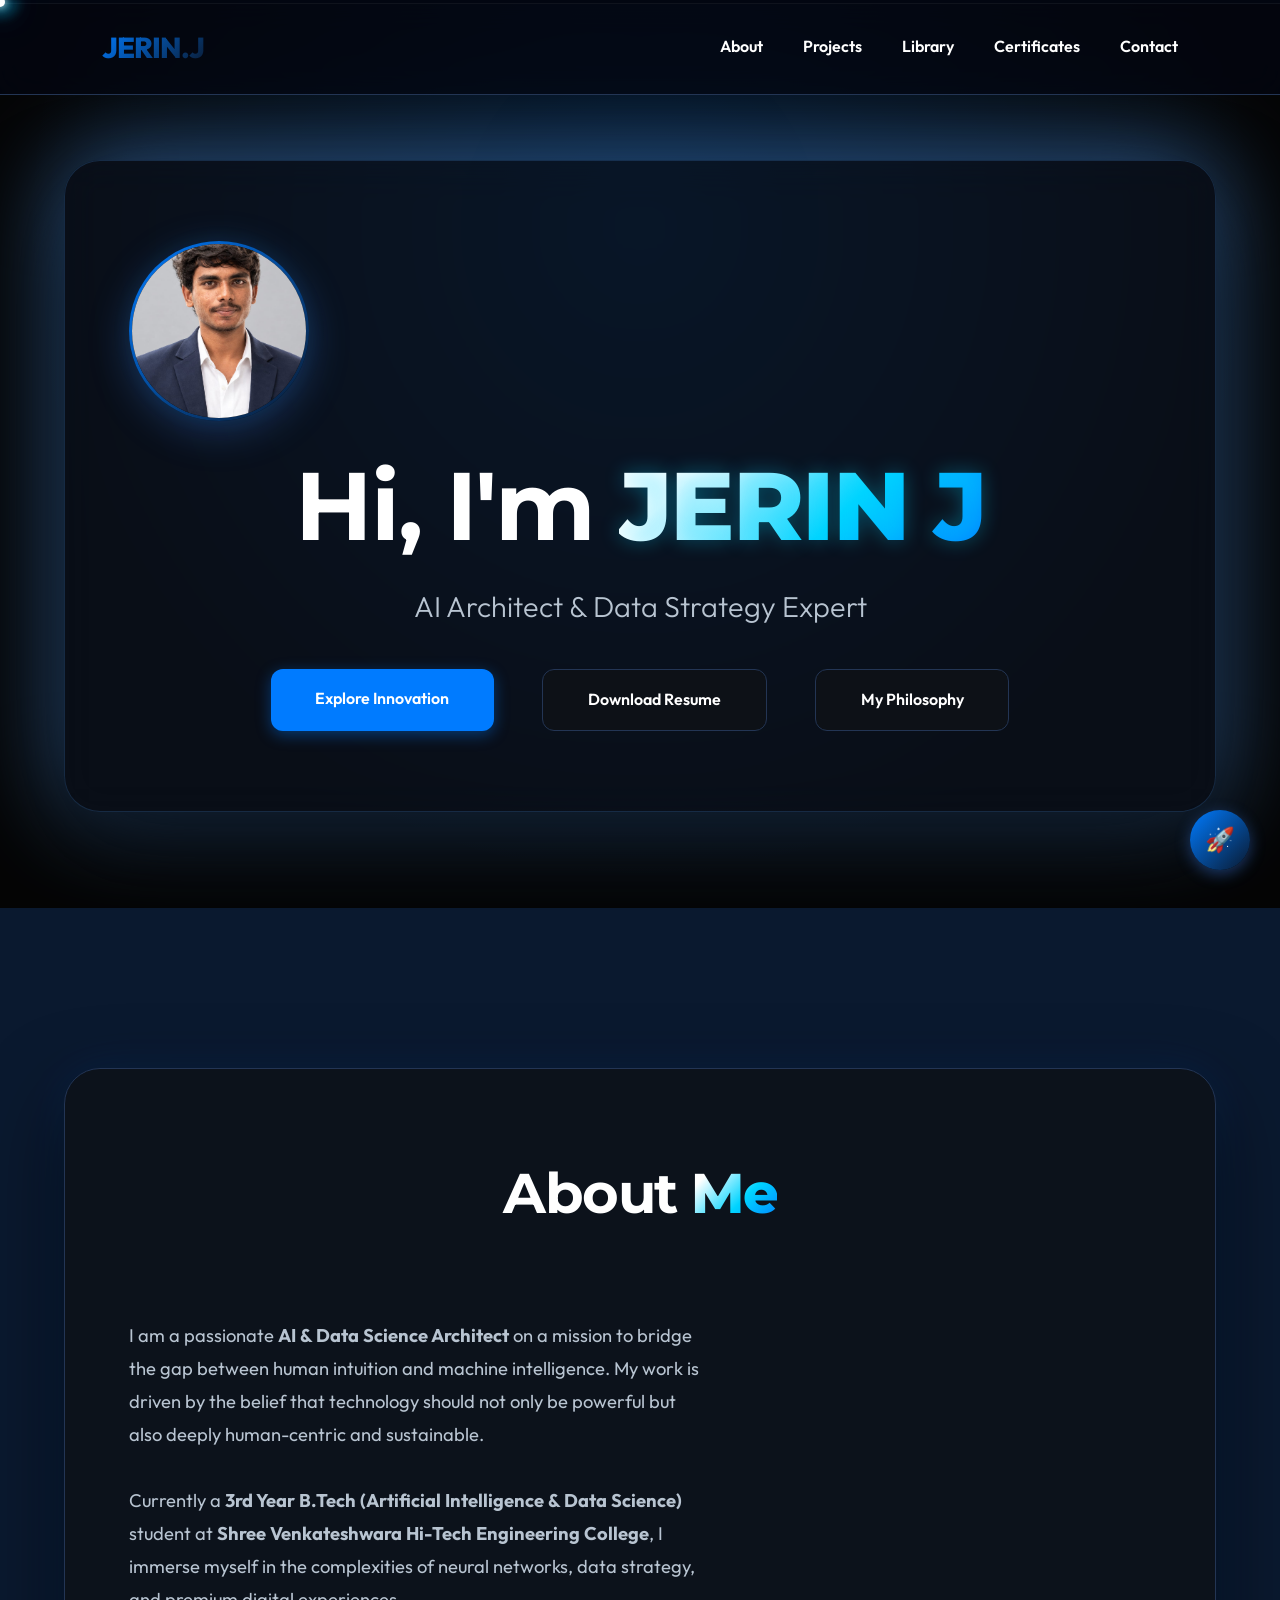
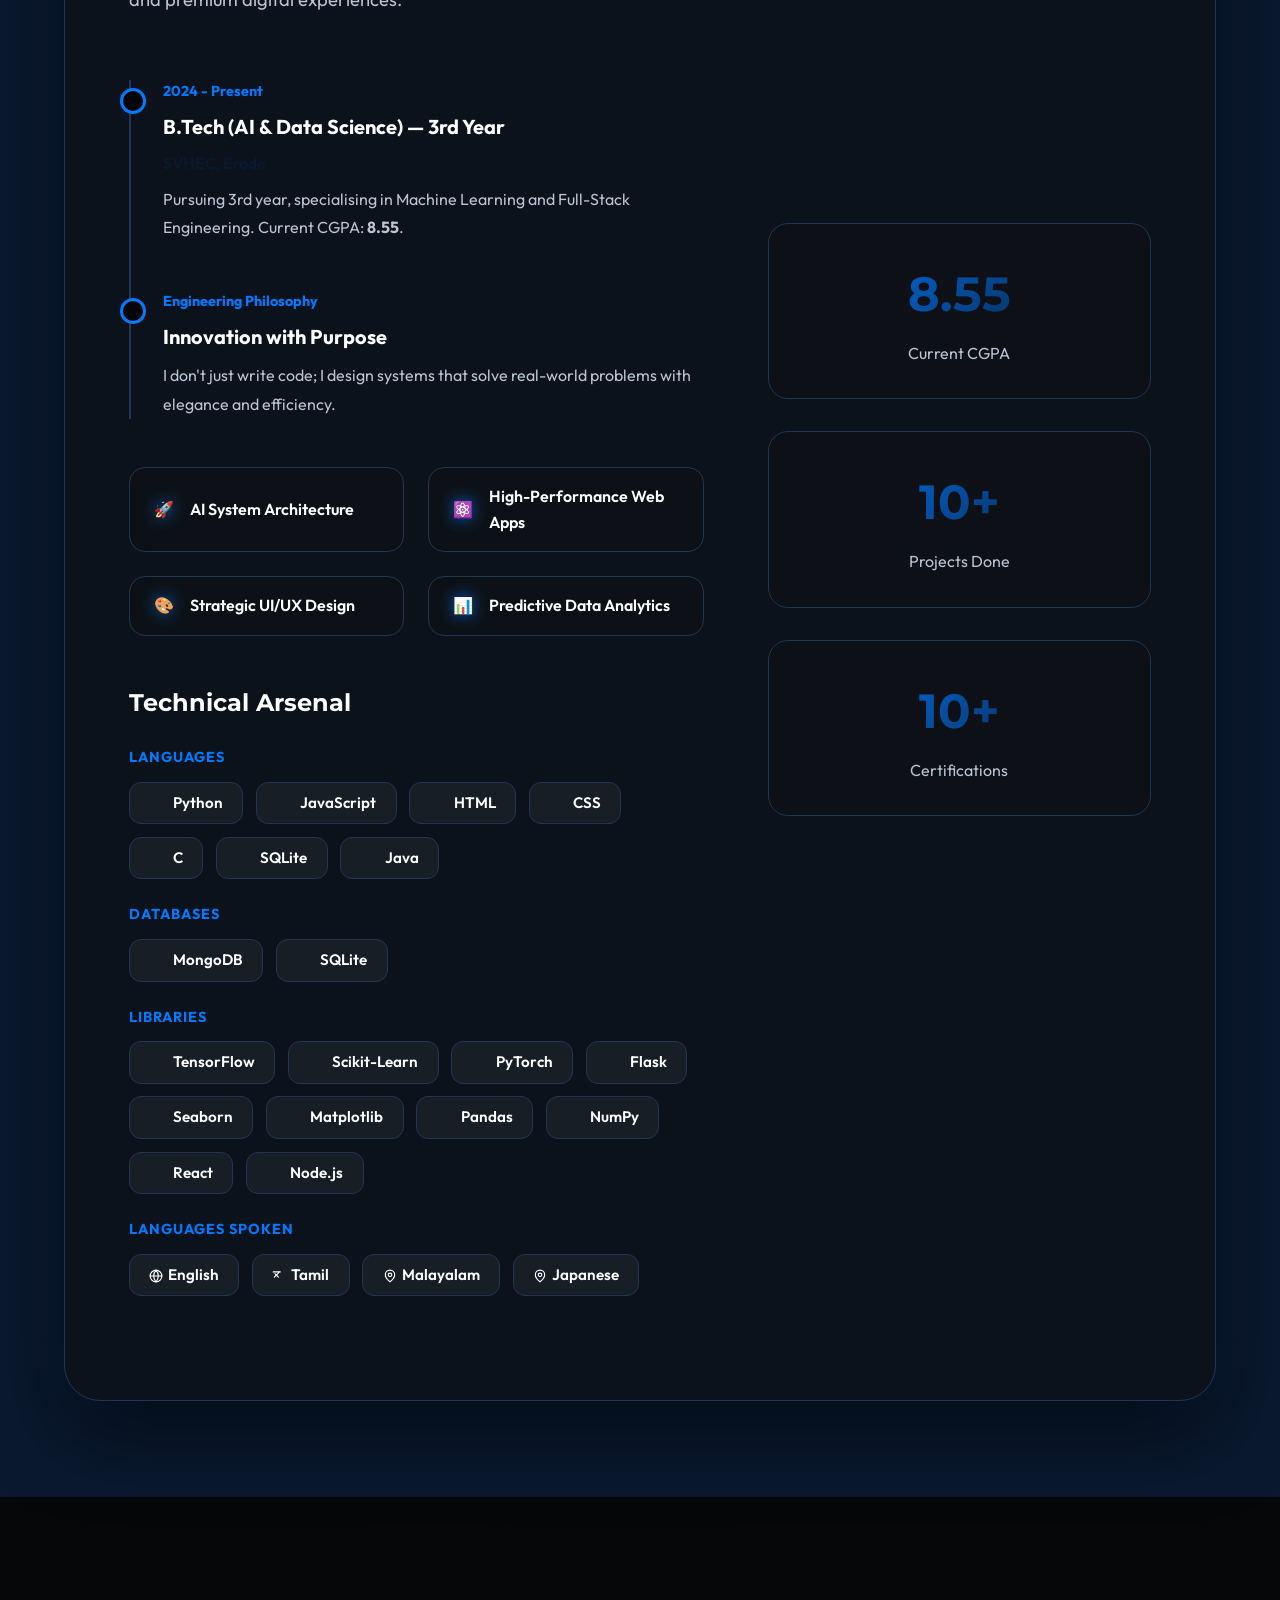
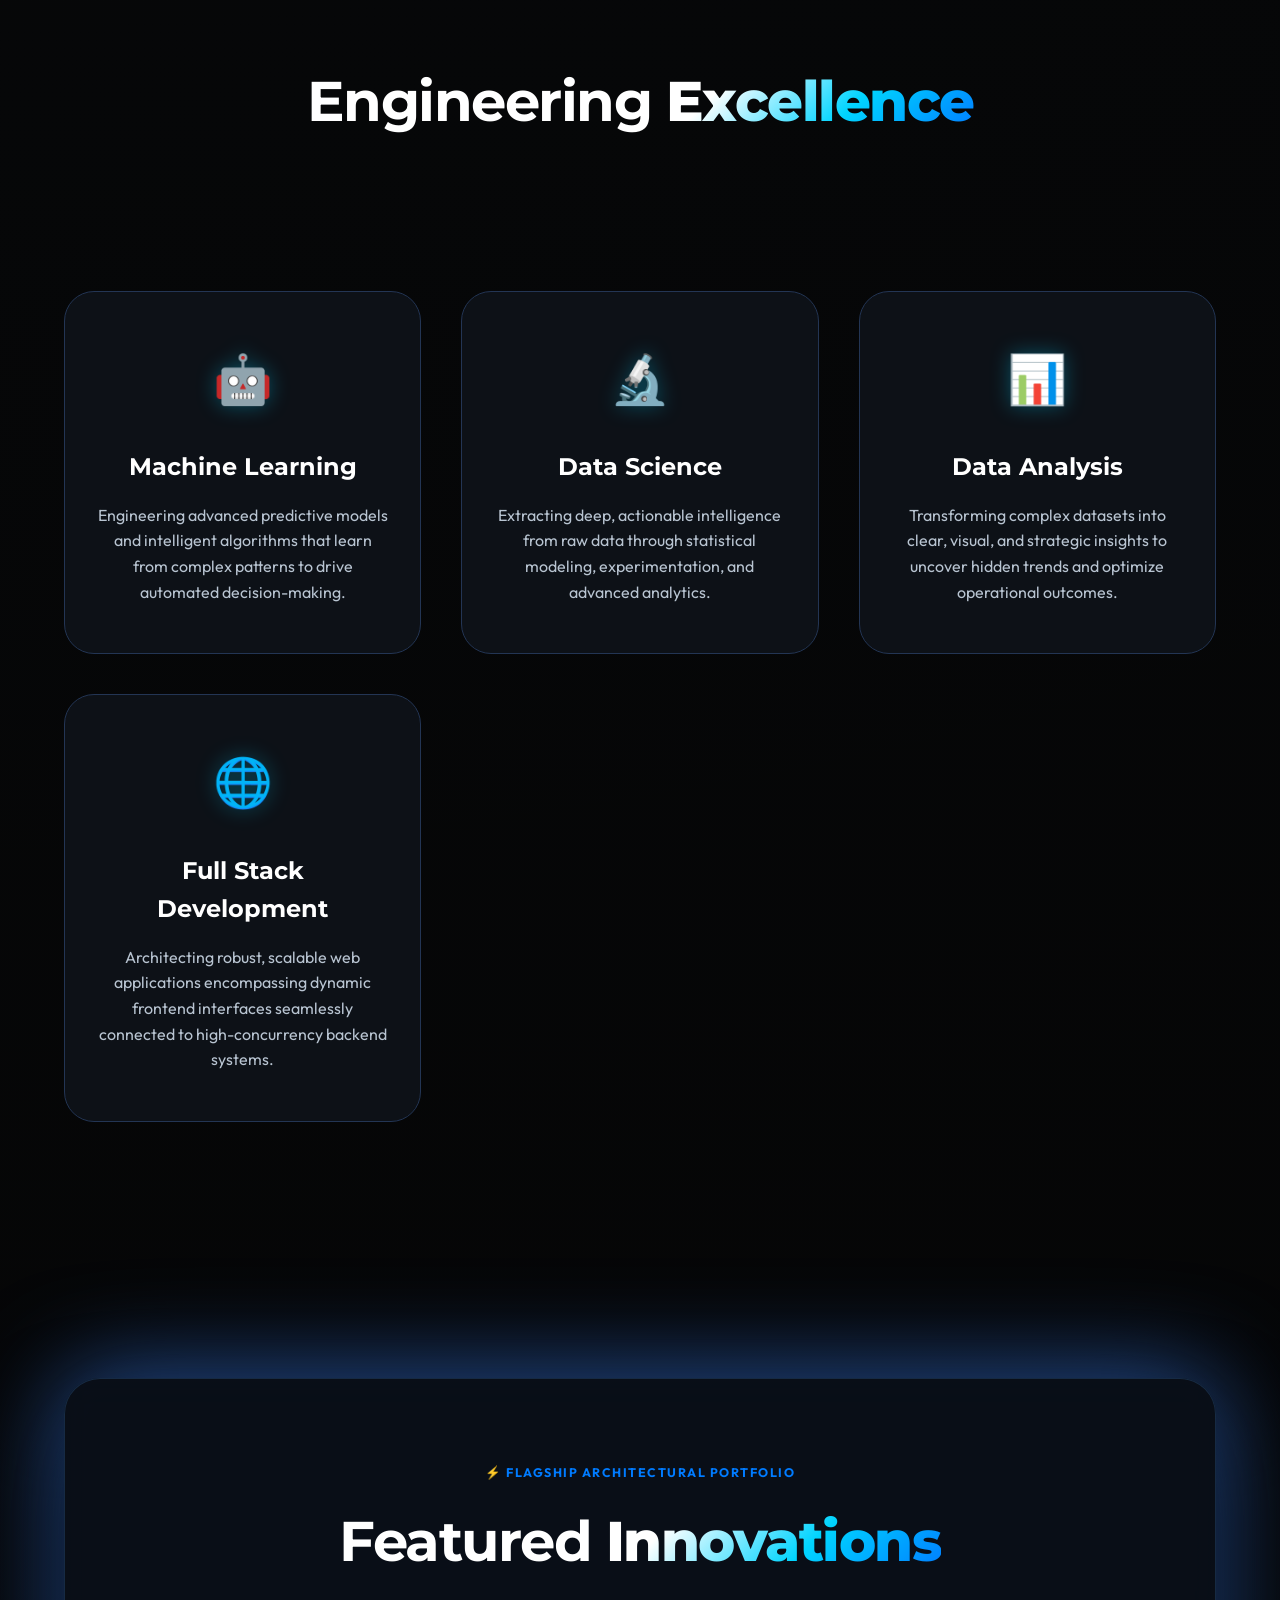
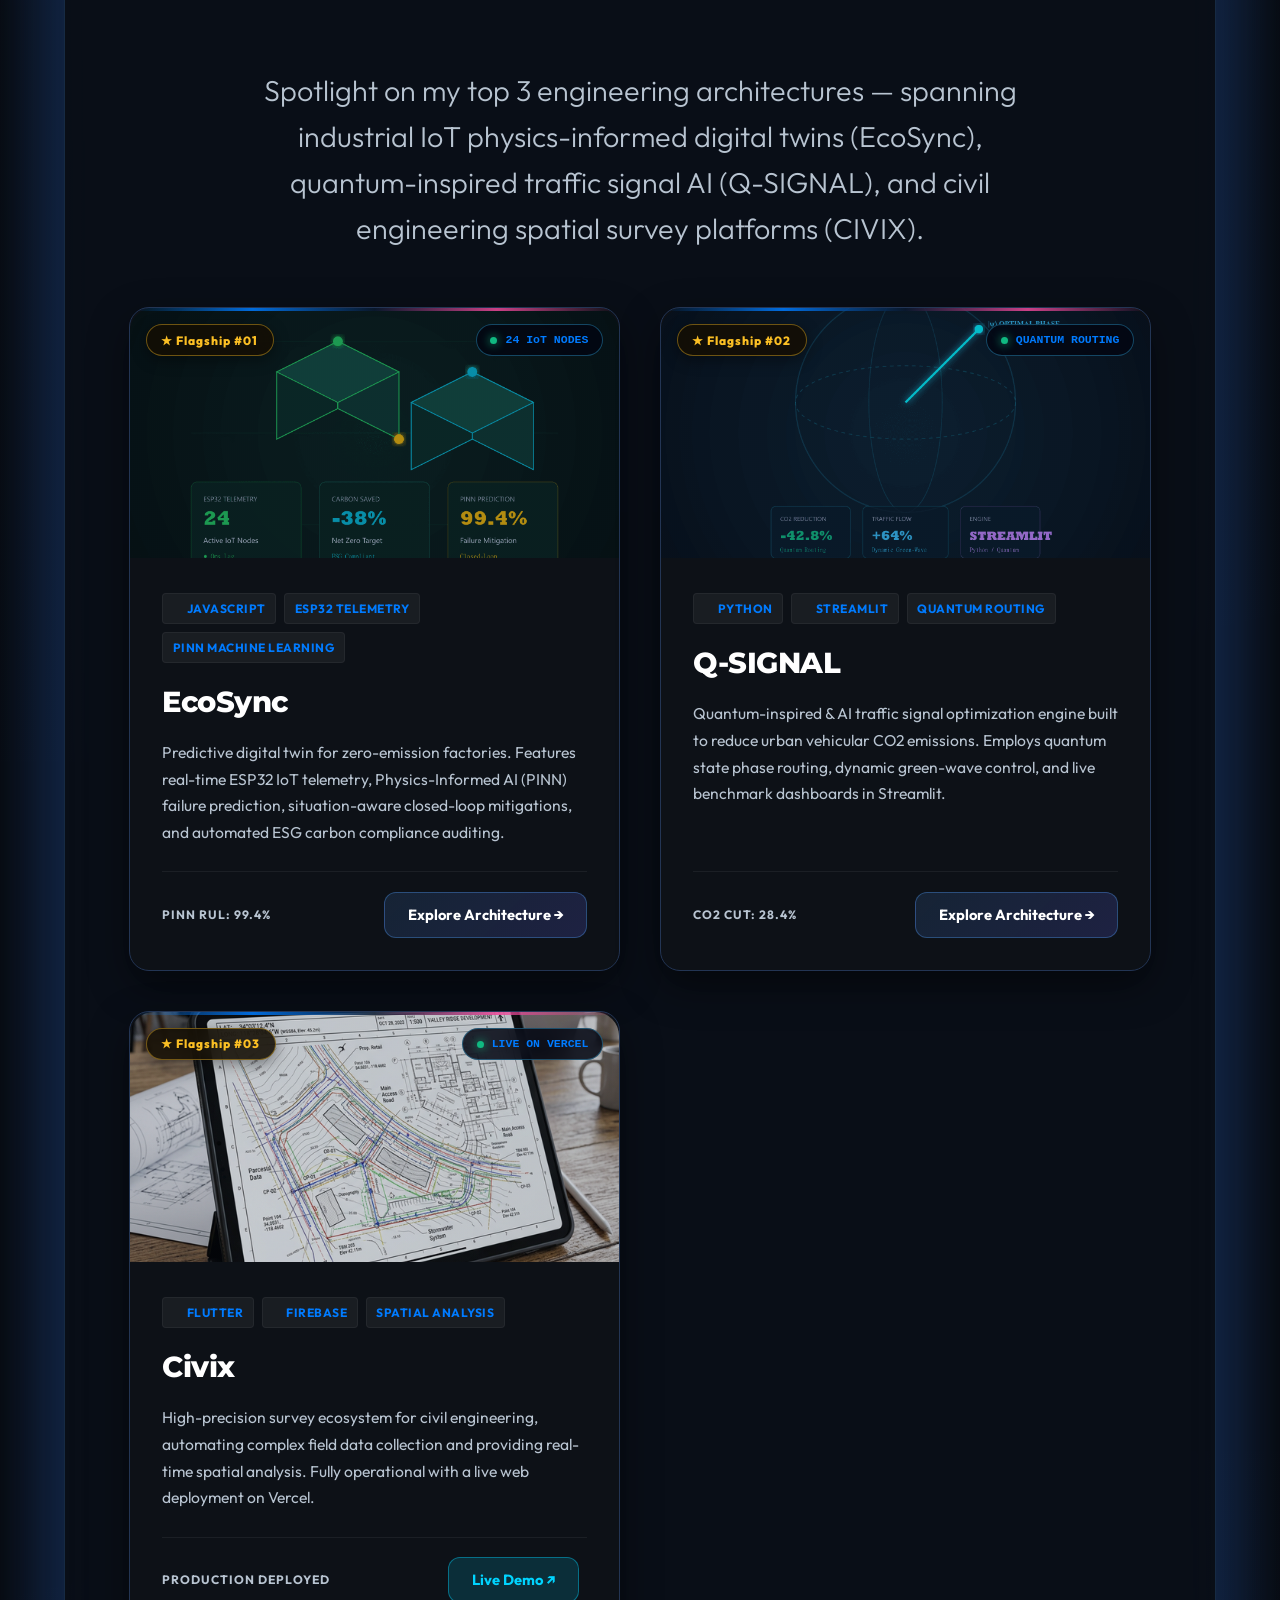
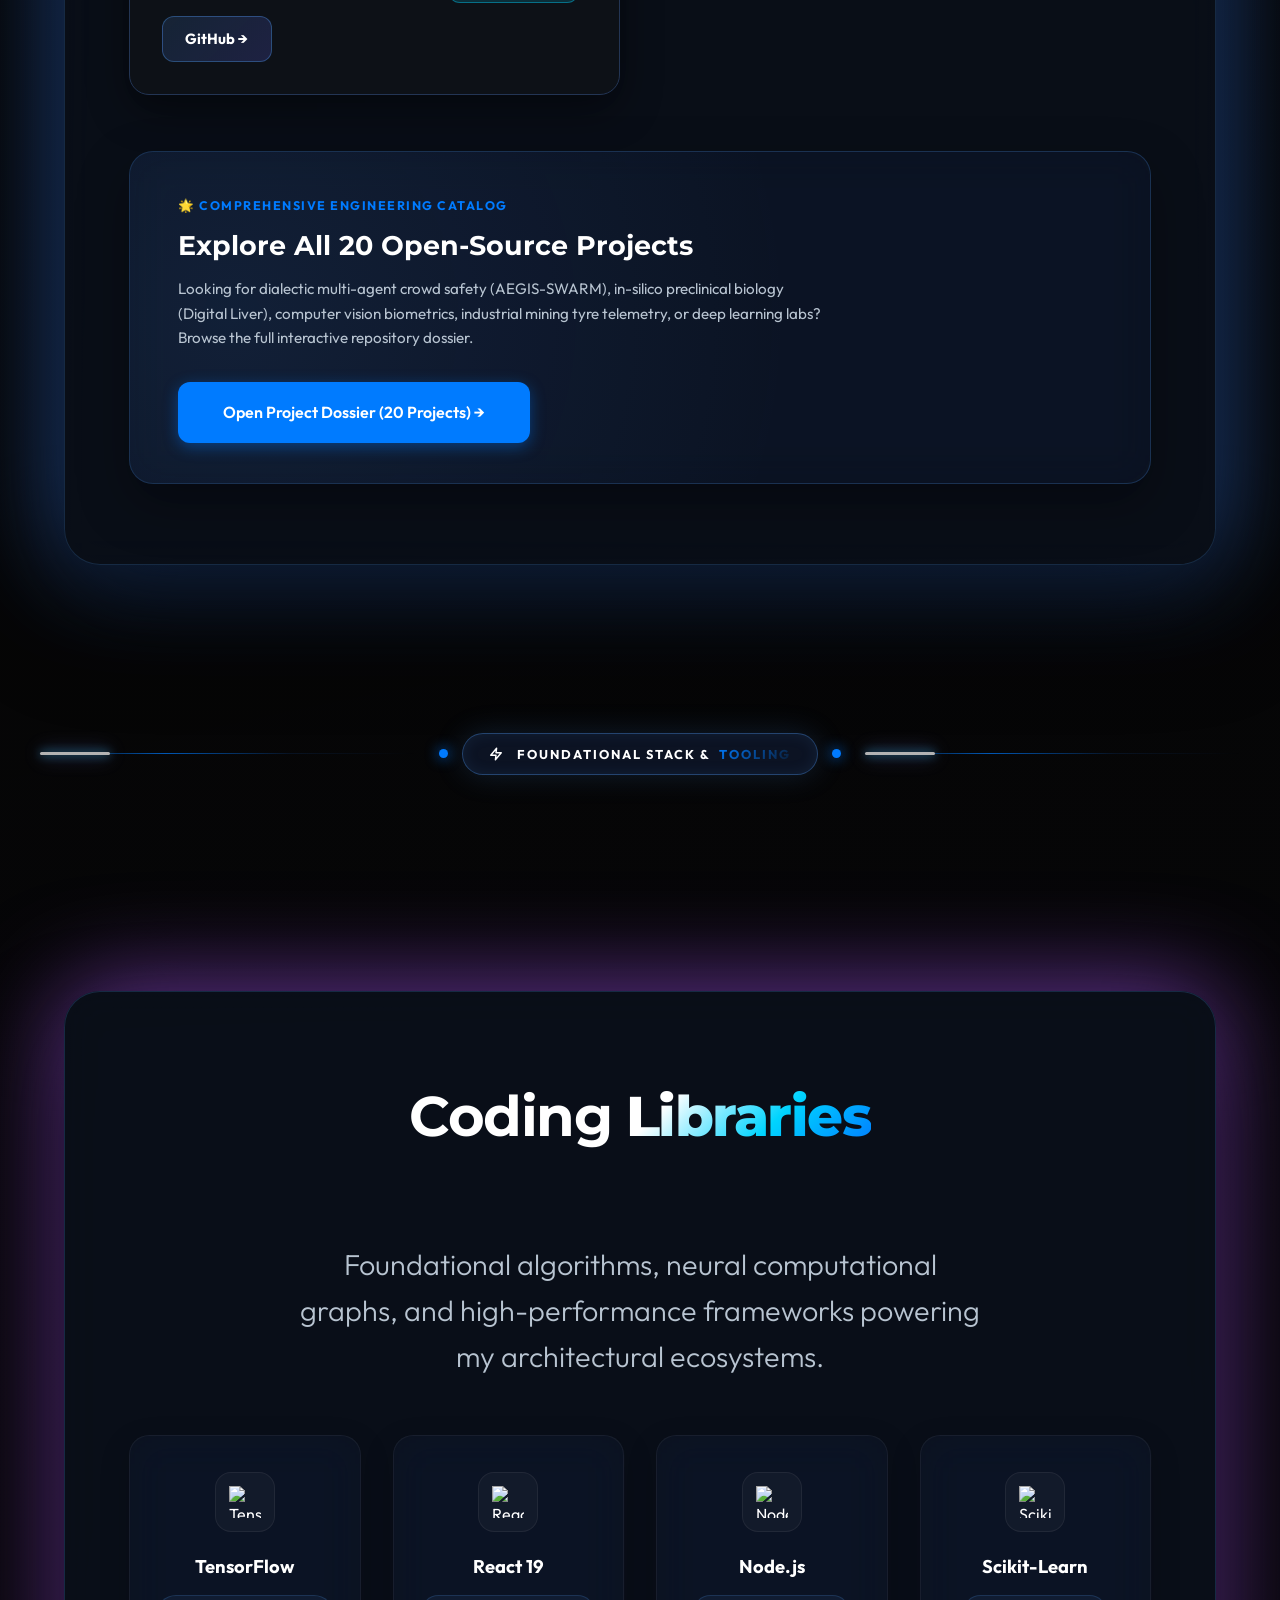
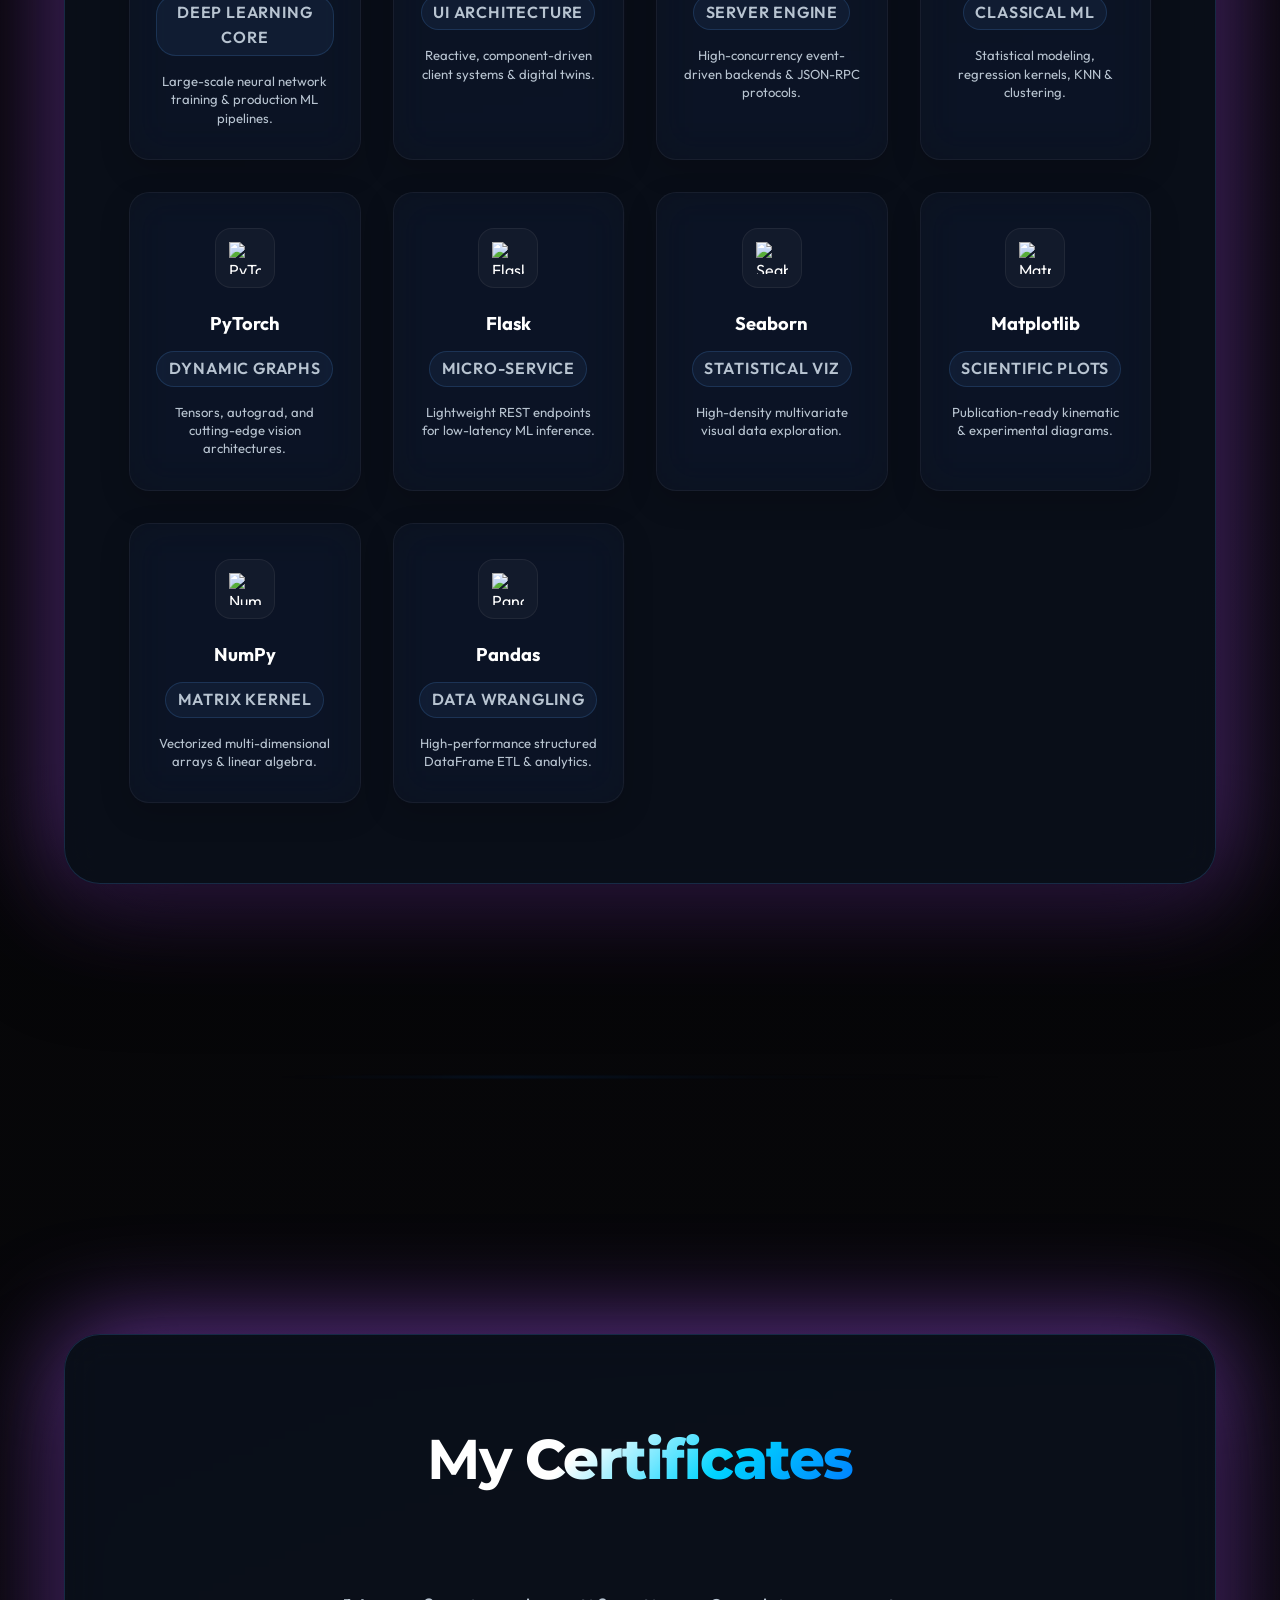
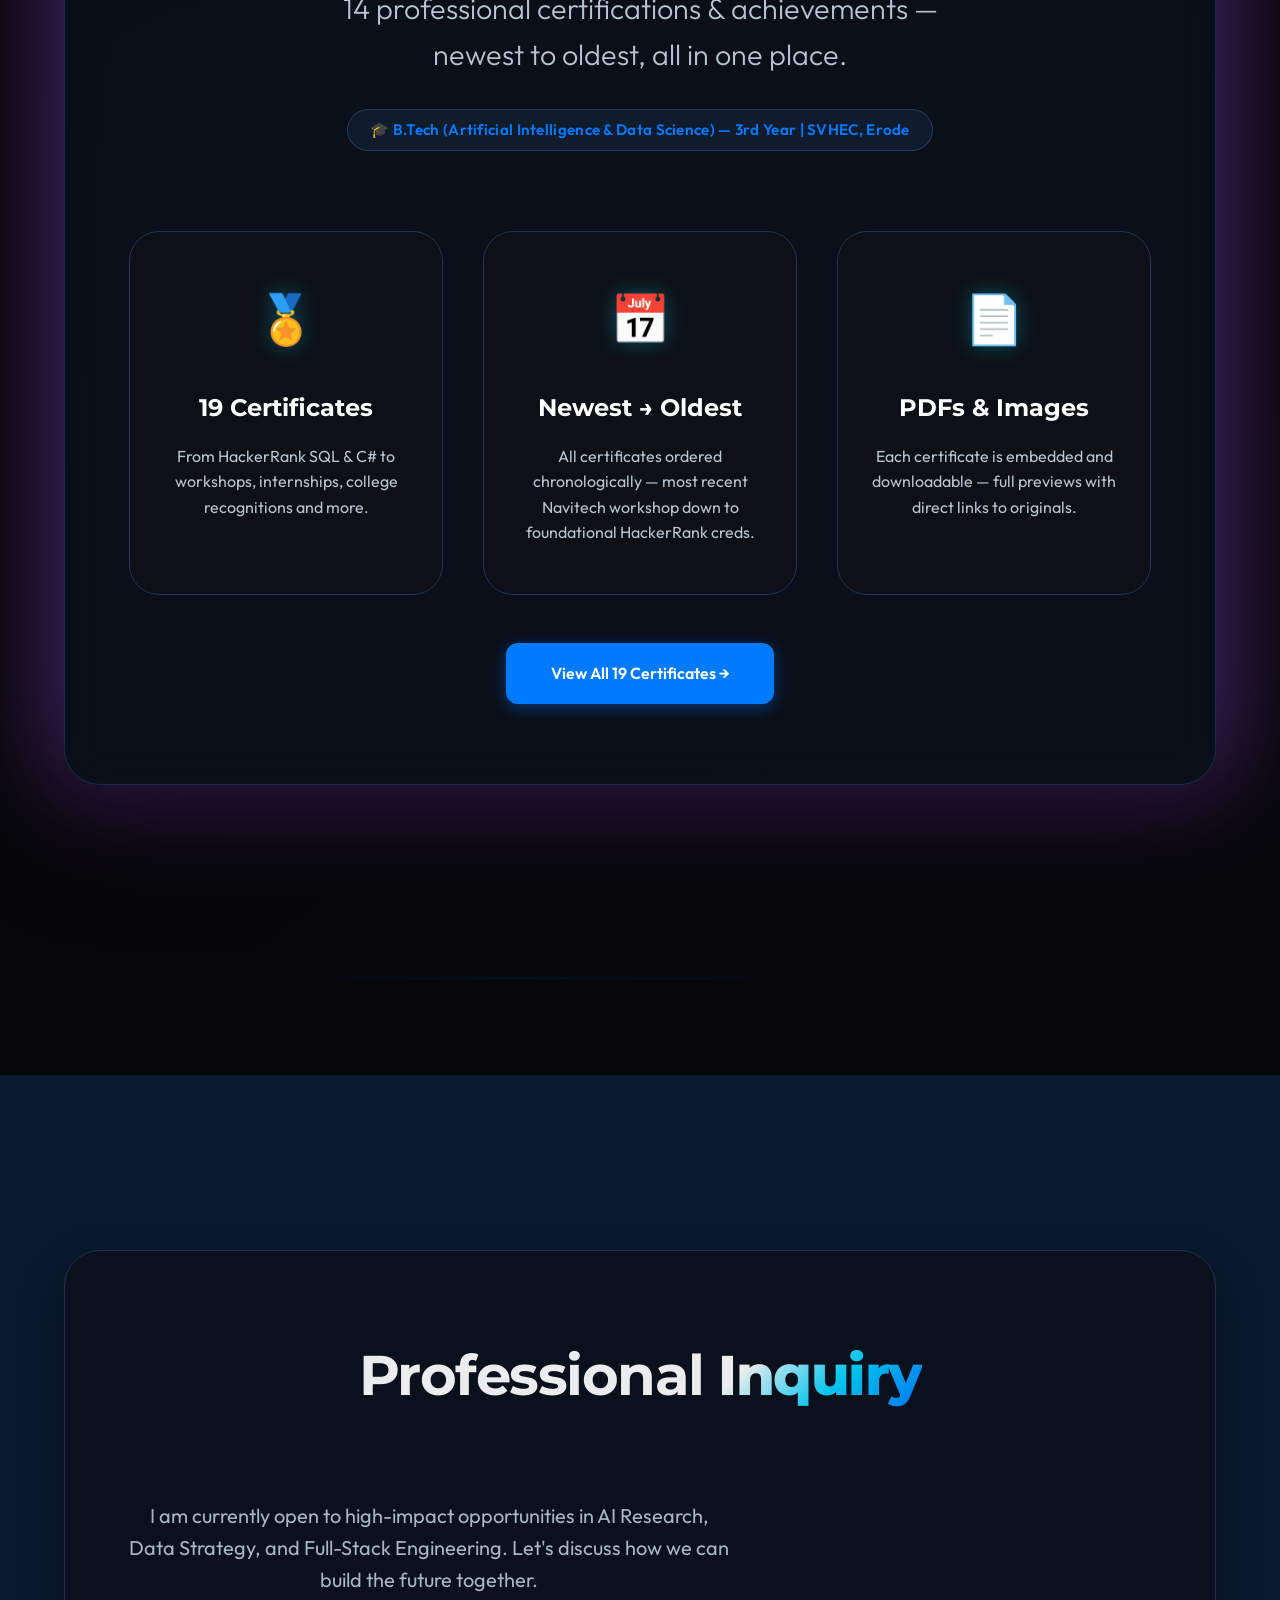
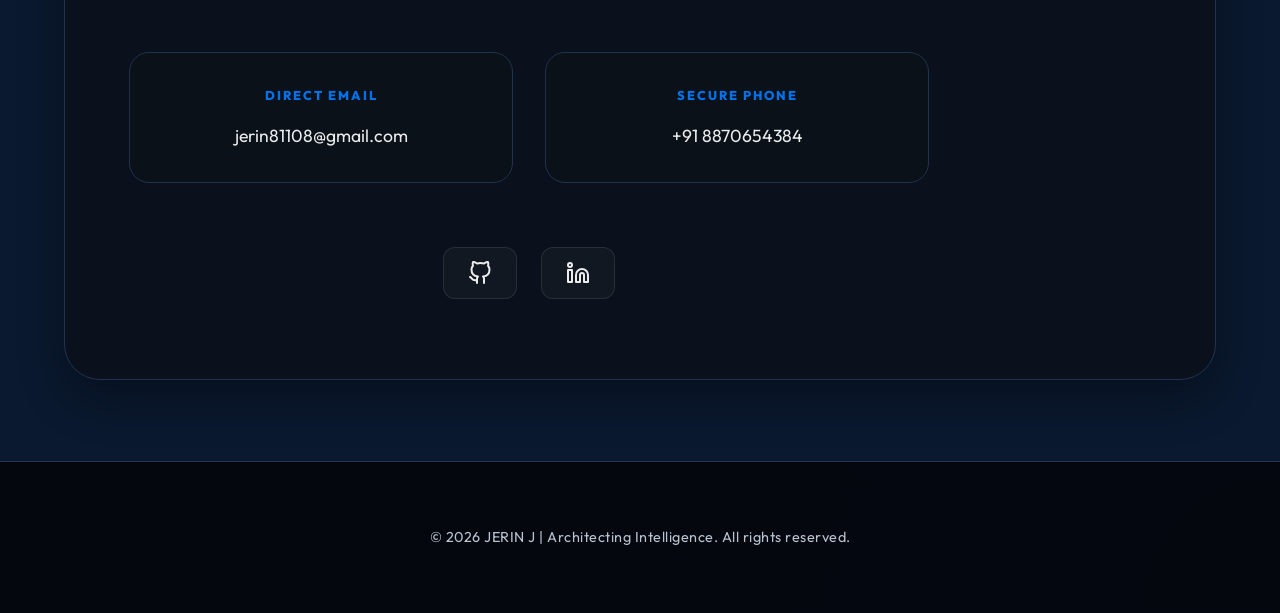
==== commit f8b78636: "feat(projects): update top 3 featured projects to EcoSync, Q-SIGNAL, and CIVIX on front page and res" ====
--- a/index.html
+++ b/index.html
@@ -493,69 +493,17 @@
                 <div style="text-align: center; max-width: 780px; margin: 0 auto 3.5rem;">
                     <span class="dossier-sub-tag">⚡ Flagship Architectural Portfolio</span>
                     <h2 class="fade-in" style="margin-top: 0.4rem;">Featured <span>Innovations</span></h2>
-                    <p class="subtitle" style="text-align: center; margin: 0 auto;">Spotlight on my top 3 engineering architectures — spanning dialectic multi-agent systems, in-silico mechanistic biological digital twins, and industrial IoT physics-informed AI.</p>
+                    <p class="subtitle" style="text-align: center; margin: 0 auto;">Spotlight on my top 3 engineering architectures — spanning industrial IoT physics-informed digital twins (EcoSync), quantum-inspired traffic signal AI (Q-SIGNAL), and civil engineering spatial survey platforms (CIVIX).</p>
                 </div>
 
                 <!-- ══ TOP 3 FLAGSHIP SHOWCASE GRID ══ -->
                 <div class="featured-projects-grid">
 
-                    <!-- #01 AEGIS-SWARM -->
+                    <!-- #01 ECOSYNC -->
                     <div class="featured-card fade-in" data-tilt data-tilt-max="10" data-tilt-speed="400" data-tilt-glare data-tilt-max-glare="0.18">
                         <div class="featured-img-wrap">
                             <div class="featured-hud-top">
                                 <span class="flagship-rank-pill gold">★ Flagship #01</span>
-                                <span class="telemetry-status-pill"><span class="pulse-dot"></span> MCP JSON-RPC 2.0</span>
-                            </div>
-                            <div class="featured-img bg-aegis"></div>
-                        </div>
-                        <div class="featured-card-info">
-                            <div class="project-tags">
-                                <span><img src="https://cdn.simpleicons.org/javascript" loading="lazy" decoding="async" width="10" height="10" style="margin-right: 4px;">JavaScript</span>
-                                <span><img src="https://cdn.simpleicons.org/json" loading="lazy" decoding="async" width="10" height="10" style="margin-right: 4px;">MCP Protocol</span>
-                                <span>Multi-Agent Swarm</span>
-                            </div>
-                            <h3>AEGIS-SWARM</h3>
-                            <p>Dialectic multi-agent decision support for crowd safety: Scout spatial extraction, adversarial Critic telemetry via MCP JSON-RPC 2.0, consensus engine, and human-gated tactical action plans with strict raw image purging.</p>
-                            <div class="featured-action-bar">
-                                <span class="featured-badge-tag">Consensus: 0.98</span>
-                                <a href="https://github.com/jerin81108/AEGIS" target="_blank" class="featured-repo-btn">
-                                    Explore Architecture →
-                                </a>
-                            </div>
-                        </div>
-                    </div>
-
-                    <!-- #02 DIGITAL LIVER -->
-                    <div class="featured-card fade-in" data-tilt data-tilt-max="10" data-tilt-speed="400" data-tilt-glare data-tilt-max-glare="0.18">
-                        <div class="featured-img-wrap">
-                            <div class="featured-hud-top">
-                                <span class="flagship-rank-pill gold">★ Flagship #02</span>
-                                <span class="telemetry-status-pill"><span class="pulse-dot"></span> 768 HEX LOBULES</span>
-                            </div>
-                            <div class="featured-img bg-digital-liver"></div>
-                        </div>
-                        <div class="featured-card-info">
-                            <div class="project-tags">
-                                <span><img src="https://cdn.simpleicons.org/typescript" loading="lazy" decoding="async" width="10" height="10" style="margin-right: 4px;">TypeScript</span>
-                                <span><img src="https://cdn.simpleicons.org/react" loading="lazy" decoding="async" width="10" height="10" style="margin-right: 4px;">React 19</span>
-                                <span>In-Silico Biology</span>
-                            </div>
-                            <h3>Digital Liver</h3>
-                            <p>Client-side mechanistic digital twin for preclinical hepatotoxicity. Simulates 768 lobules (24x32 hex lattice) with discrete Zone 1-3 zonation using ODEs at dt=0.1h to model PK, reactive metabolites, and GSH depletion without black-box AI.</p>
-                            <div class="featured-action-bar">
-                                <span class="featured-badge-tag">ODEs: dt=0.1h</span>
-                                <a href="https://github.com/jerin81108/DIGITAL-LIVER" target="_blank" class="featured-repo-btn">
-                                    Explore Architecture →
-                                </a>
-                            </div>
-                        </div>
-                    </div>
-
-                    <!-- #03 ECOSYNC -->
-                    <div class="featured-card fade-in" data-tilt data-tilt-max="10" data-tilt-speed="400" data-tilt-glare data-tilt-max-glare="0.18">
-                        <div class="featured-img-wrap">
-                            <div class="featured-hud-top">
-                                <span class="flagship-rank-pill gold">★ Flagship #03</span>
                                 <span class="telemetry-status-pill"><span class="pulse-dot"></span> 24 IoT NODES</span>
                             </div>
                             <div class="featured-img bg-ecosync"></div>
@@ -577,6 +525,61 @@
                         </div>
                     </div>
 
+                    <!-- #02 Q-SIGNAL -->
+                    <div class="featured-card fade-in" data-tilt data-tilt-max="10" data-tilt-speed="400" data-tilt-glare data-tilt-max-glare="0.18">
+                        <div class="featured-img-wrap">
+                            <div class="featured-hud-top">
+                                <span class="flagship-rank-pill gold">★ Flagship #02</span>
+                                <span class="telemetry-status-pill"><span class="pulse-dot"></span> QUANTUM ROUTING</span>
+                            </div>
+                            <div class="featured-img bg-qsignal"></div>
+                        </div>
+                        <div class="featured-card-info">
+                            <div class="project-tags">
+                                <span><img src="https://cdn.jsdelivr.net/gh/devicons/devicon@latest/icons/python/python-original.svg" loading="lazy" decoding="async" width="10" height="10" style="margin-right: 4px;">Python</span>
+                                <span><img src="https://cdn.simpleicons.org/streamlit" loading="lazy" decoding="async" width="10" height="10" style="margin-right: 4px;">Streamlit</span>
+                                <span>Quantum Routing</span>
+                            </div>
+                            <h3>Q-SIGNAL</h3>
+                            <p>Quantum-inspired &amp; AI traffic signal optimization engine built to reduce urban vehicular CO2 emissions. Employs quantum state phase routing, dynamic green-wave control, and live benchmark dashboards in Streamlit.</p>
+                            <div class="featured-action-bar">
+                                <span class="featured-badge-tag">CO2 Cut: 28.4%</span>
+                                <a href="https://github.com/jerin81108/Q-SIGNAL" target="_blank" class="featured-repo-btn">
+                                    Explore Architecture →
+                                </a>
+                            </div>
+                        </div>
+                    </div>
+
+                    <!-- #03 CIVIX -->
+                    <div class="featured-card fade-in" data-tilt data-tilt-max="10" data-tilt-speed="400" data-tilt-glare data-tilt-max-glare="0.18">
+                        <div class="featured-img-wrap">
+                            <div class="featured-hud-top">
+                                <span class="flagship-rank-pill gold">★ Flagship #03</span>
+                                <span class="telemetry-status-pill"><span class="pulse-dot"></span> LIVE ON VERCEL</span>
+                            </div>
+                            <div class="featured-img bg-civix"></div>
+                        </div>
+                        <div class="featured-card-info">
+                            <div class="project-tags">
+                                <span><img src="https://cdn.simpleicons.org/flutter" loading="lazy" decoding="async" width="10" height="10" style="margin-right: 4px;">Flutter</span>
+                                <span><img src="https://cdn.simpleicons.org/firebase" loading="lazy" decoding="async" width="10" height="10" style="margin-right: 4px;">Firebase</span>
+                                <span>Spatial Analysis</span>
+                            </div>
+                            <h3>Civix</h3>
+                            <p>High-precision survey ecosystem for civil engineering, automating complex field data collection and providing real-time spatial analysis. Fully operational with a live web deployment on Vercel.</p>
+                            <div class="featured-action-bar">
+                                <span class="featured-badge-tag">Production Deployed</span>
+                                <a href="https://bkbuilders.vercel.app" target="_blank" class="featured-repo-btn" style="margin-right: 0.5rem; background: rgba(0, 212, 255, 0.15); border: 1px solid rgba(0, 212, 255, 0.4); color: #00d4ff;">
+                                    Live Demo ↗
+                                </a>
+                                <a href="https://github.com/jerin81108/CIVIX" target="_blank" class="featured-repo-btn">
+                                    GitHub →
+                                </a>
+                            </div>
+                        </div>
+                    </div>
+
                 </div>
 
                 <!-- ══ FULL 20-PROJECT DOSSIER GATEWAY BANNER ══ -->
@@ -585,7 +588,7 @@
                         <div class="dossier-banner-text">
                             <span class="dossier-sub-tag">🌟 Comprehensive Engineering Catalog</span>
                             <h3>Explore All 20 Open-Source Projects</h3>
-                            <p>Looking for quantum traffic optimization (Q-SIGNAL), clinical voice biomarker screening, computer vision biometrics, industrial mining tyre telemetry, or deep learning labs? Browse the full interactive repository dossier.</p>
+                            <p>Looking for dialectic multi-agent crowd safety (AEGIS-SWARM), in-silico preclinical biology (Digital Liver), computer vision biometrics, industrial mining tyre telemetry, or deep learning labs? Browse the full interactive repository dossier.</p>
                         </div>
                         <a href="projects.html" class="cta-button" style="display: inline-flex; align-items: center; gap: 0.6rem; white-space: nowrap;">
                             Open Project Dossier (20 Projects) →
--- a/style.css
+++ b/style.css
@@ -895,7 +895,8 @@
     background-image: linear-gradient(rgba(15, 23, 42, 0.2), rgba(15, 23, 42, 0.2)), url('images/greenpulse.png');
 }
 
-.bg-5 {
+.bg-5,
+.bg-civix {
     background-image: linear-gradient(rgba(15, 23, 42, 0.2), rgba(15, 23, 42, 0.2)), url('images/civix.png');
 }
 
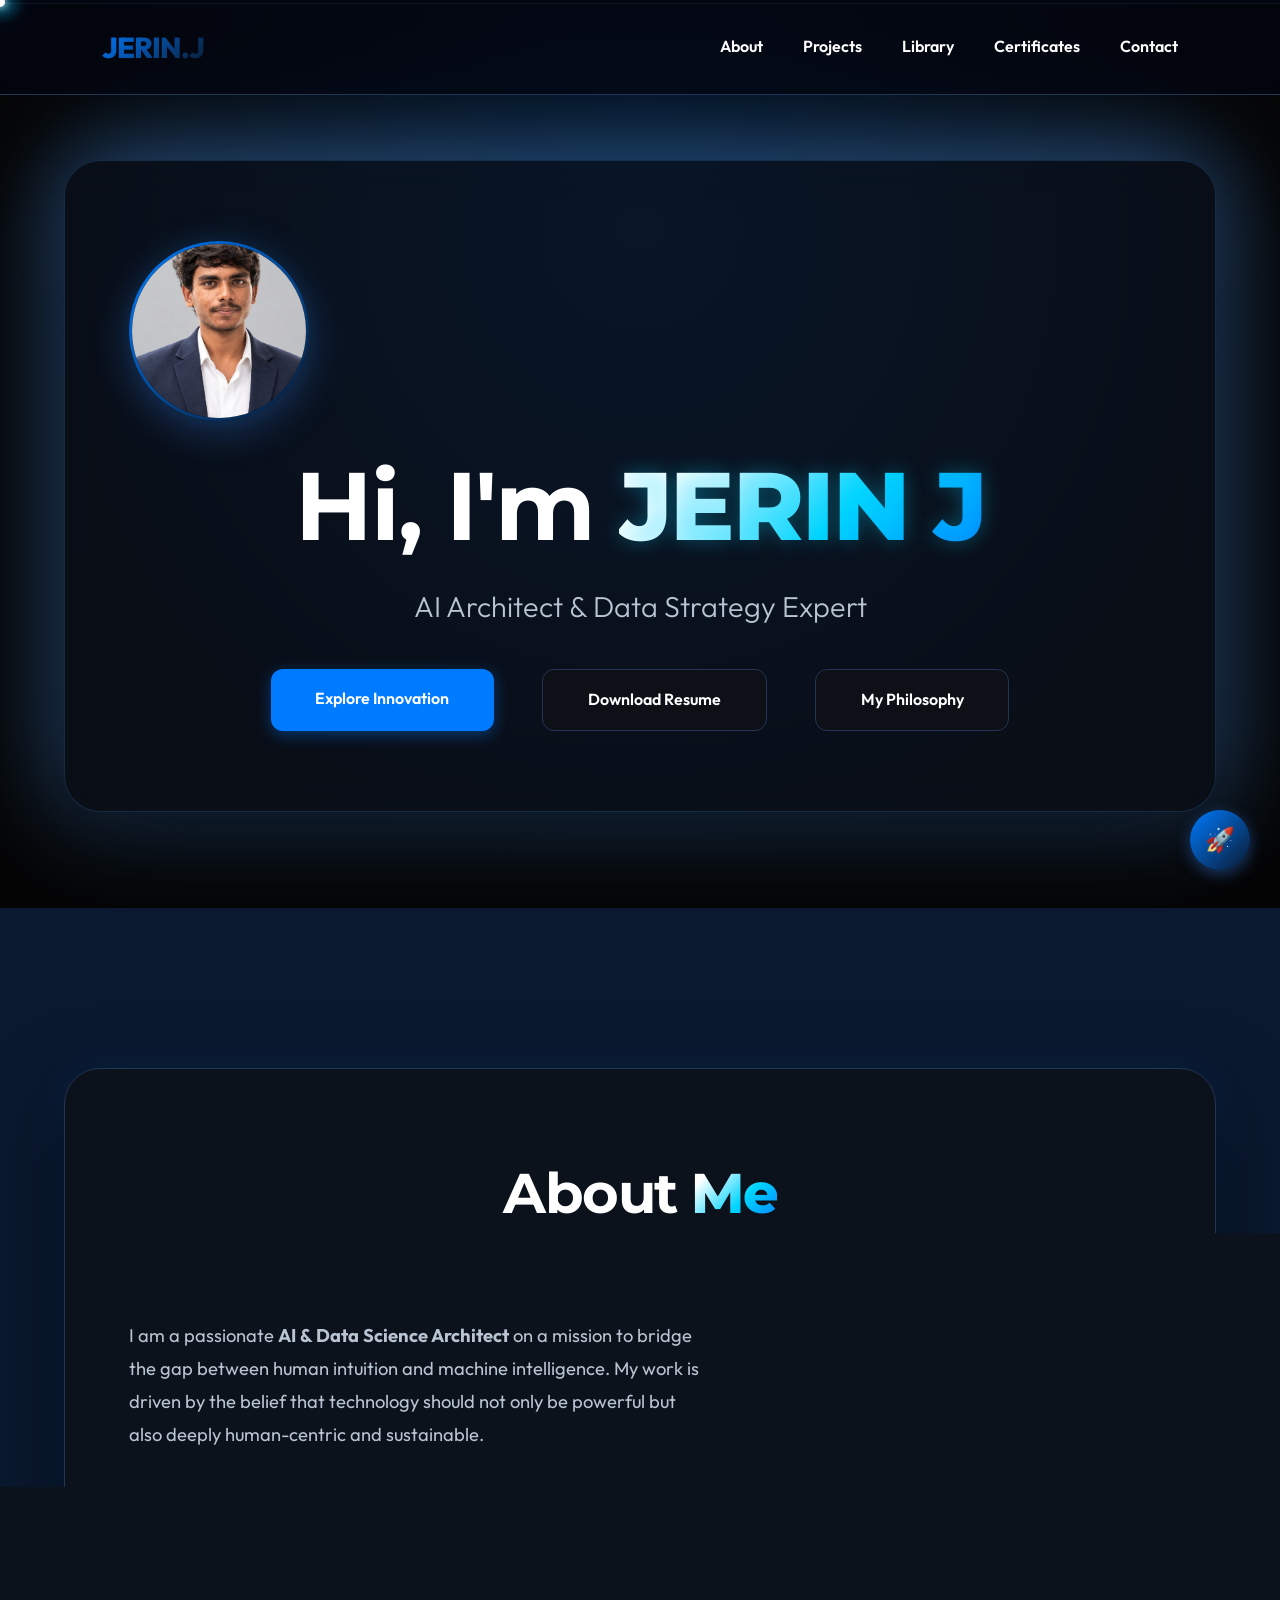
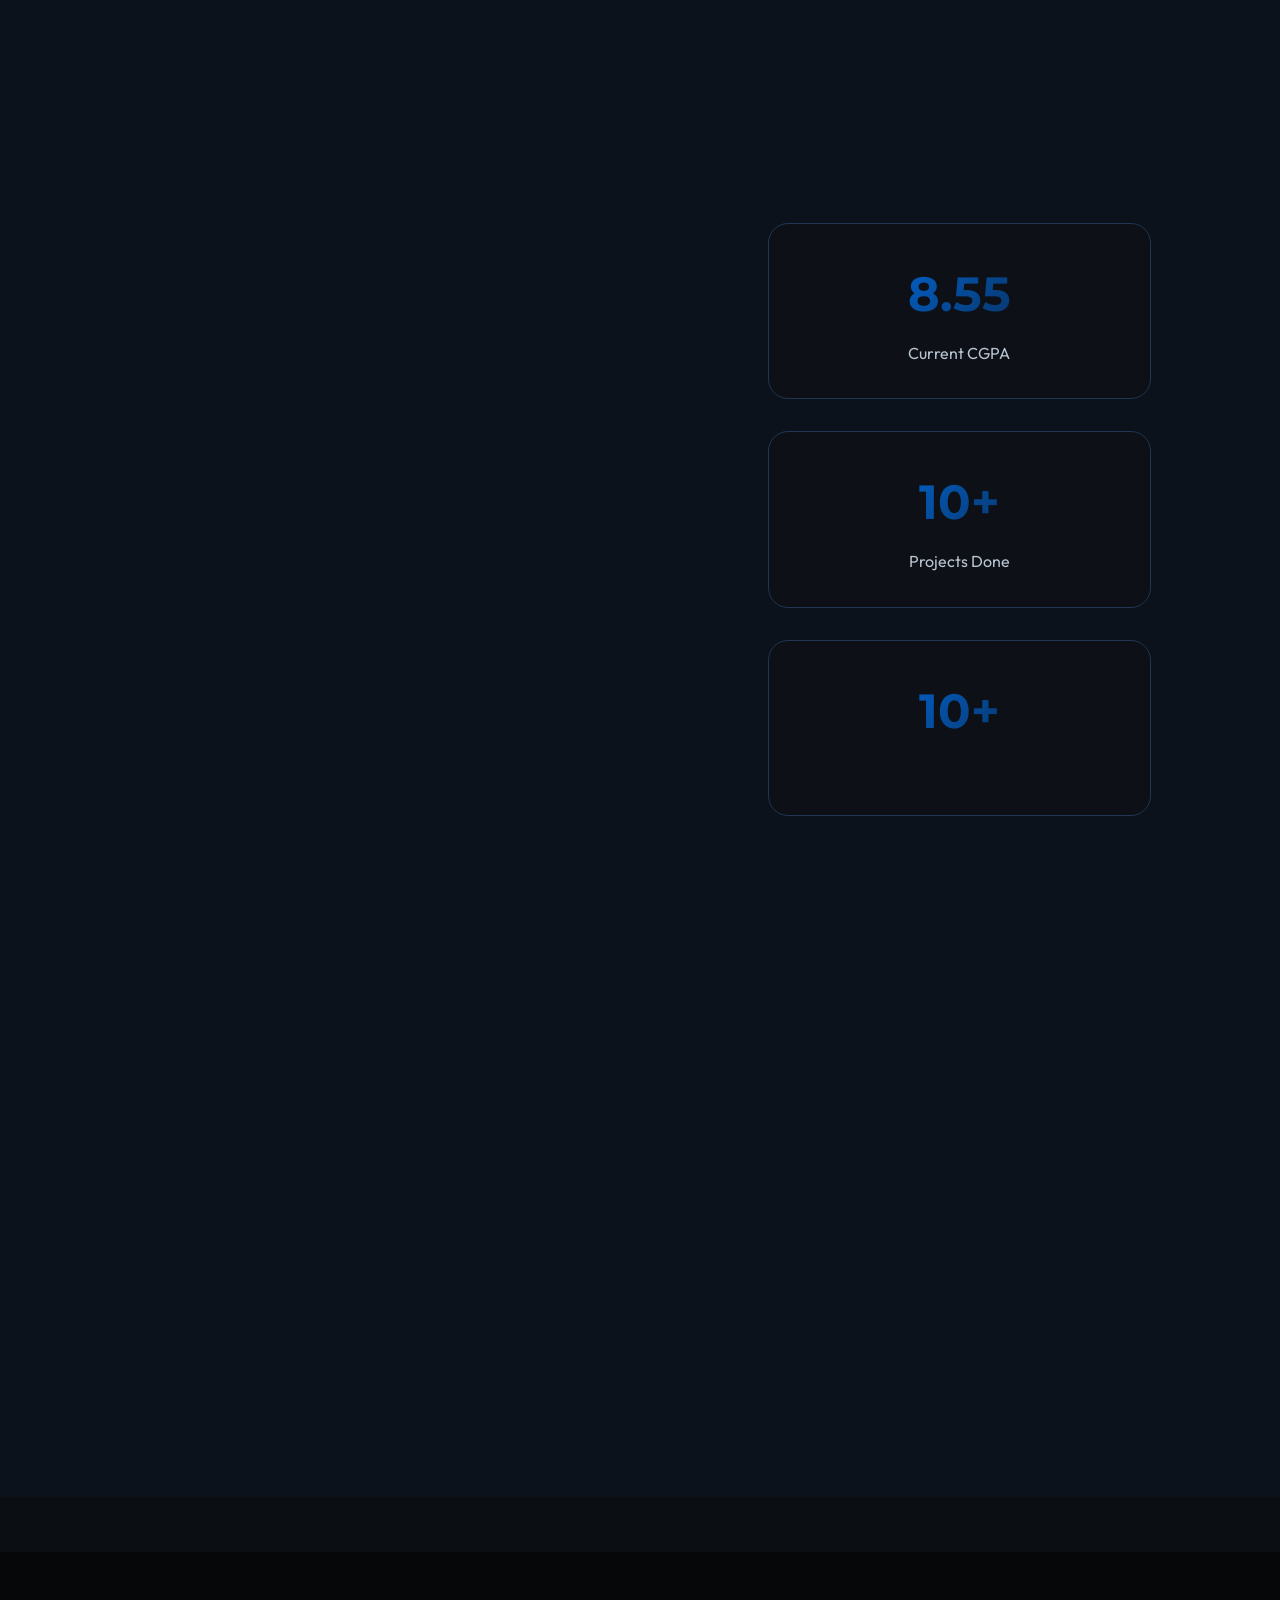
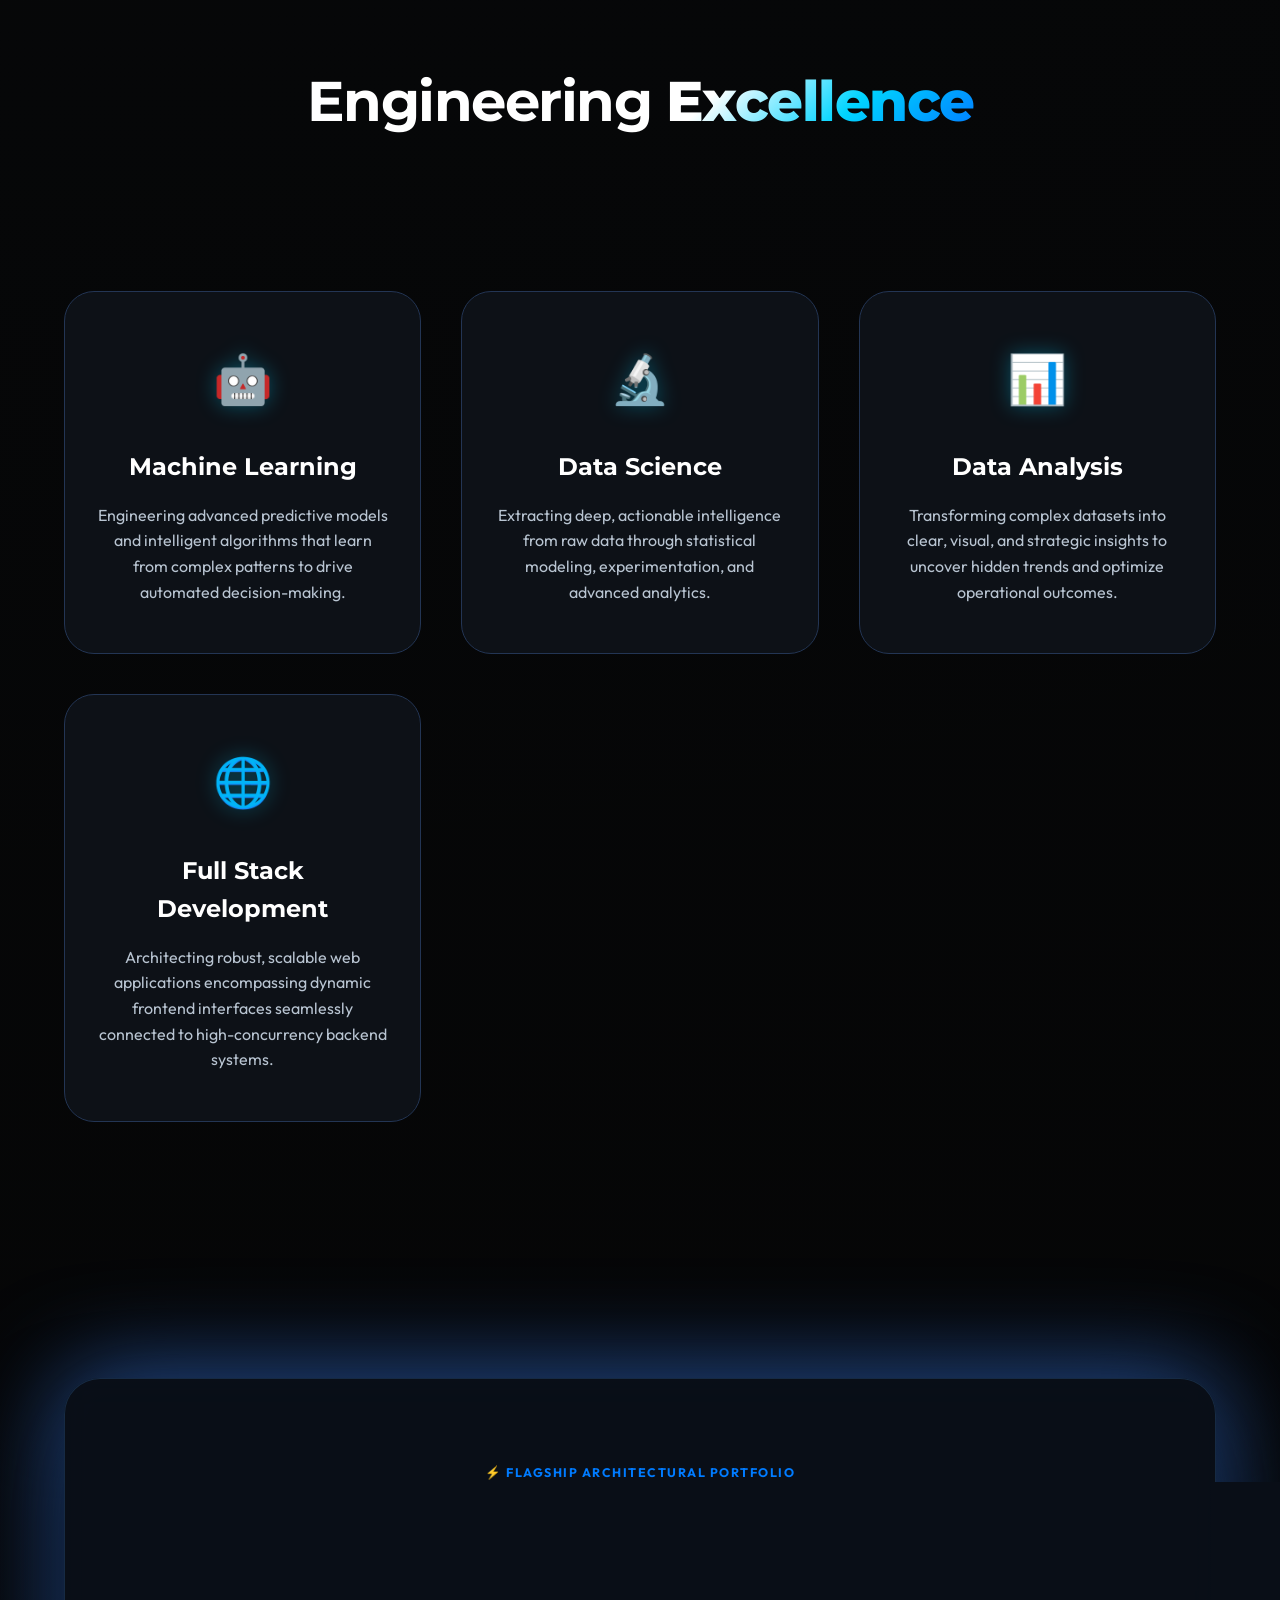
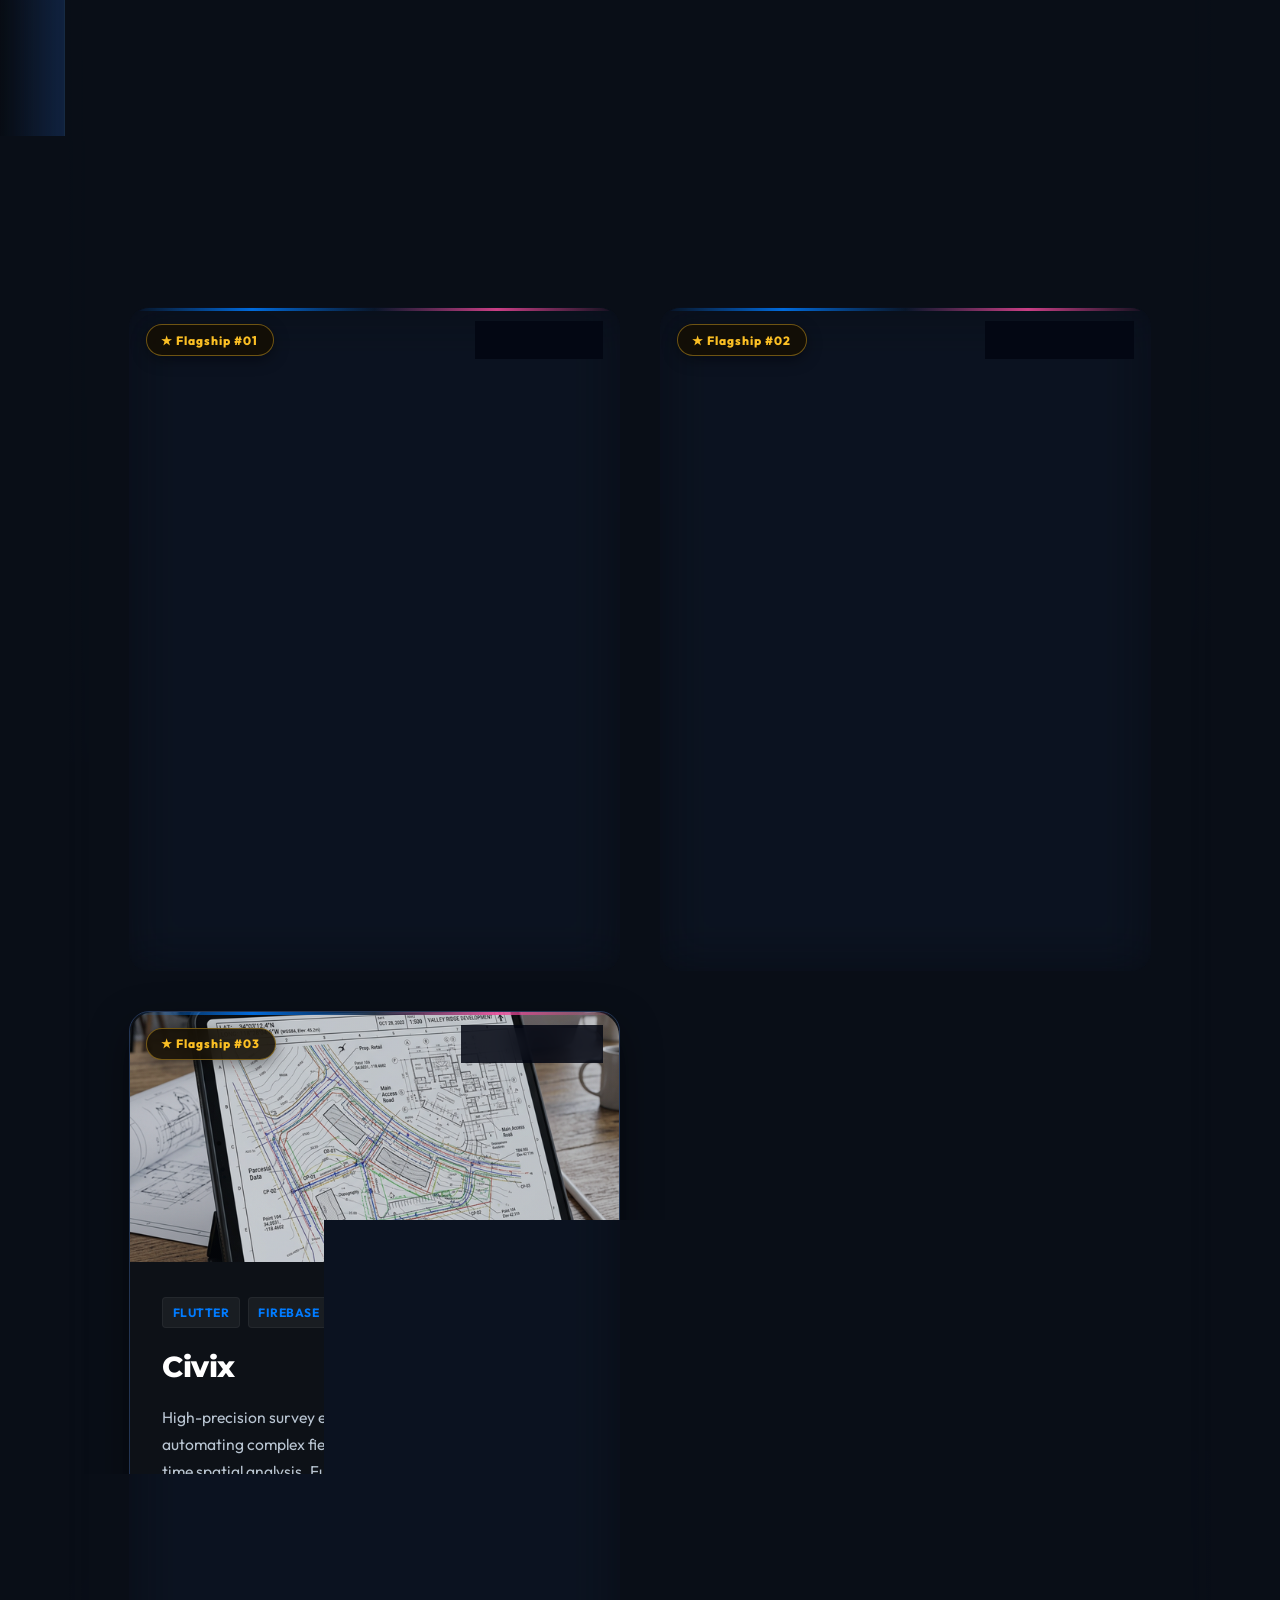
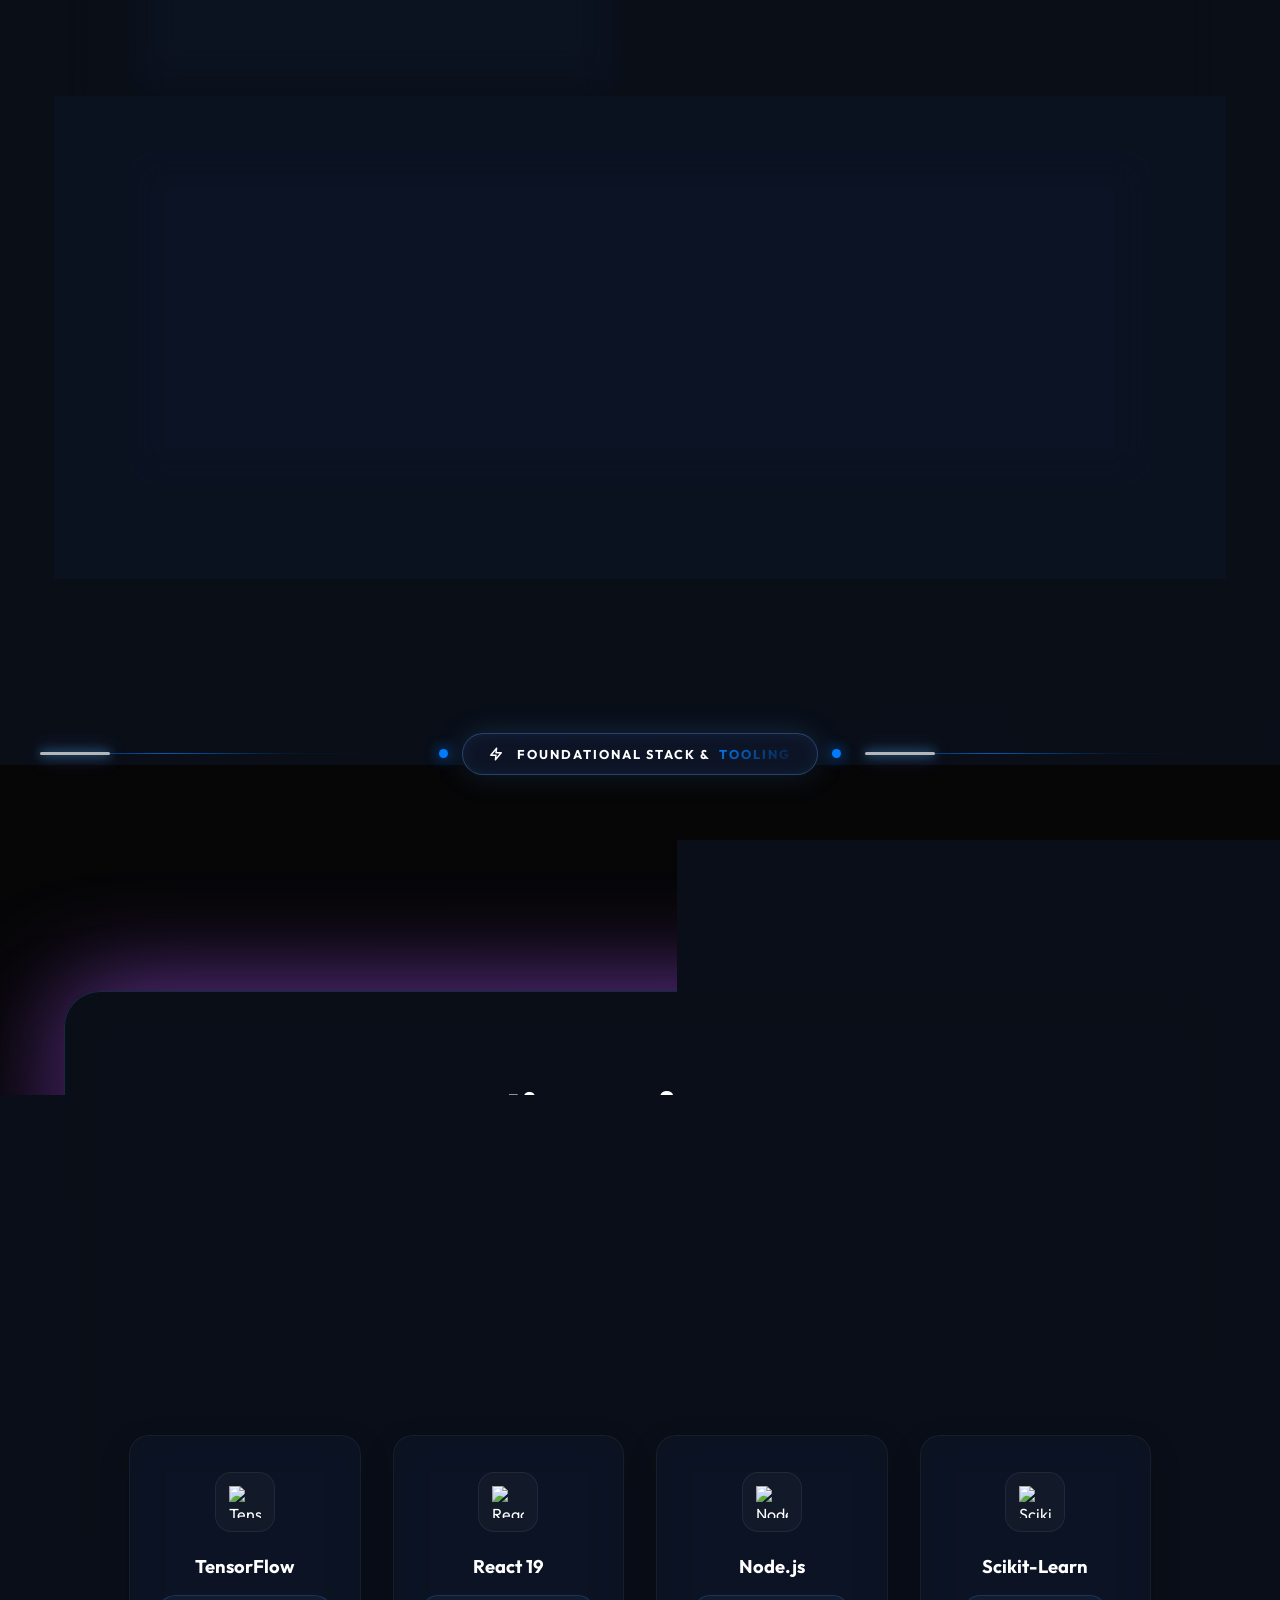
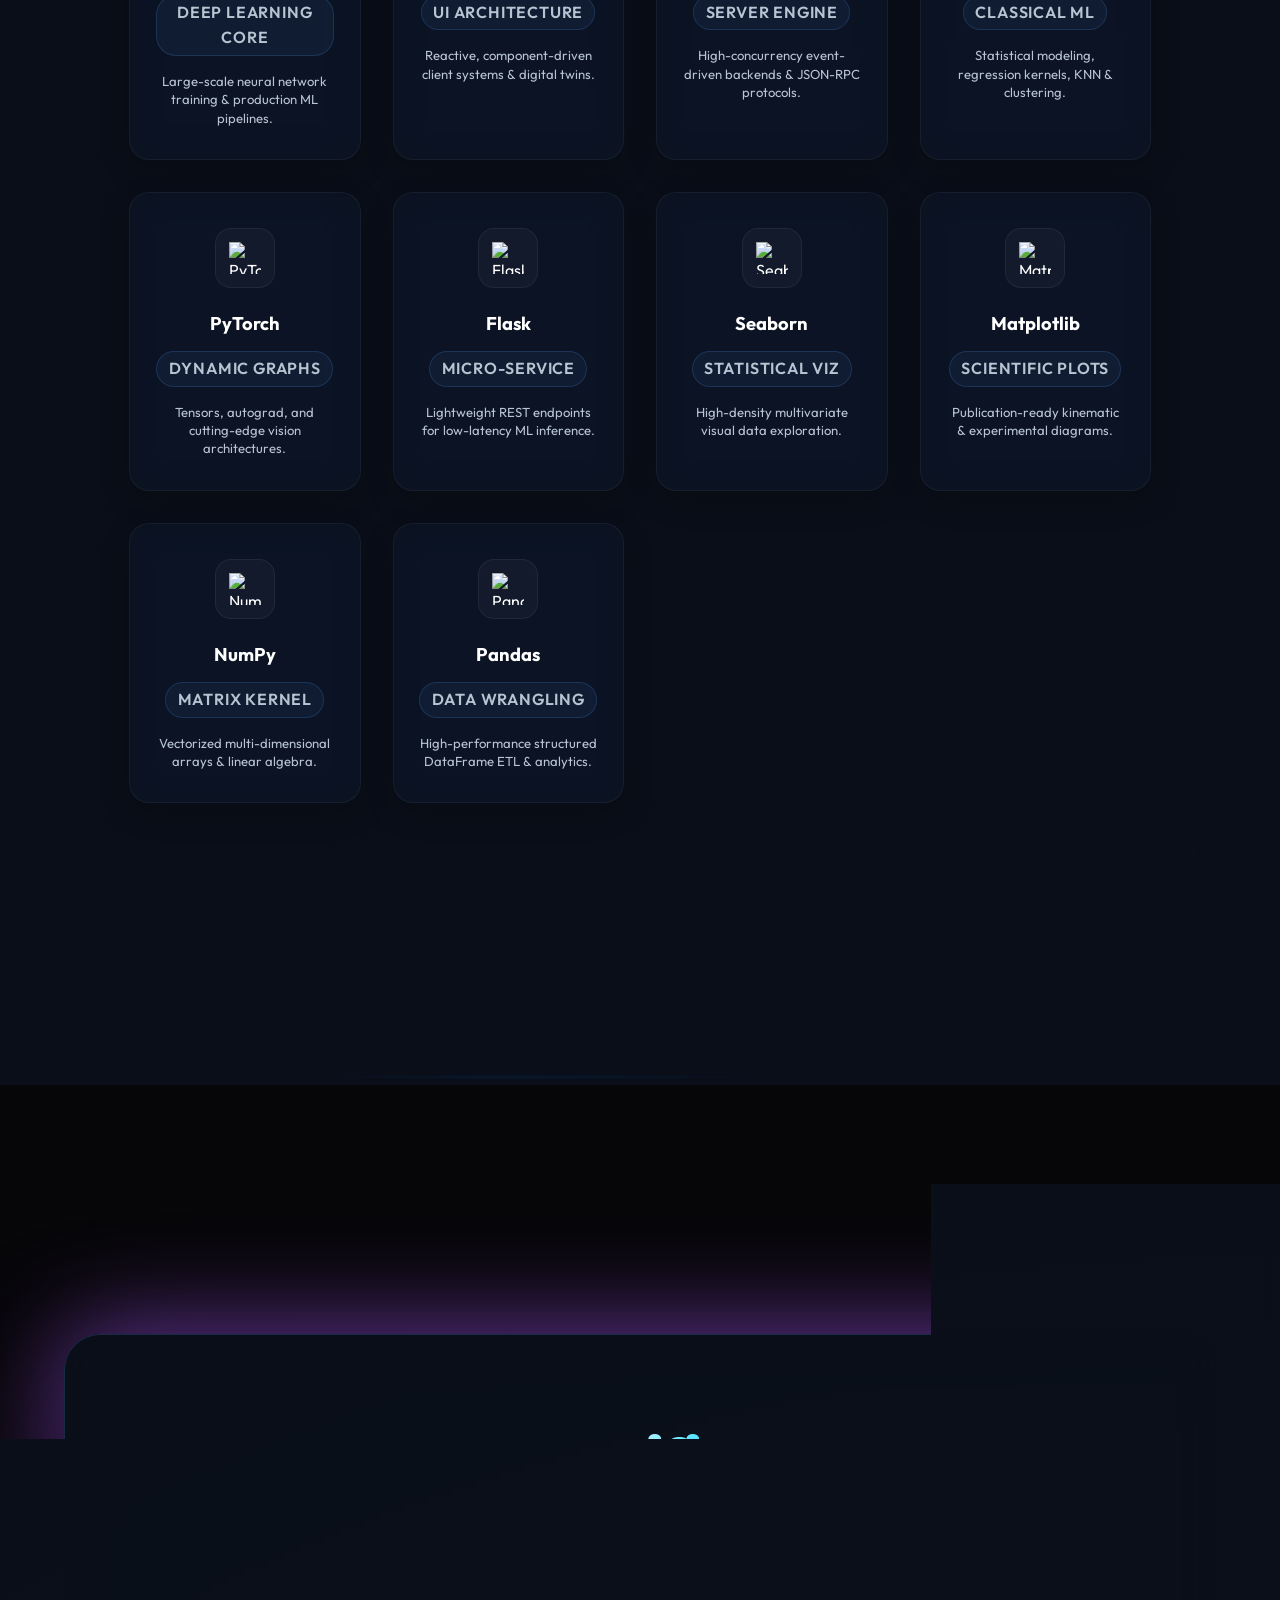
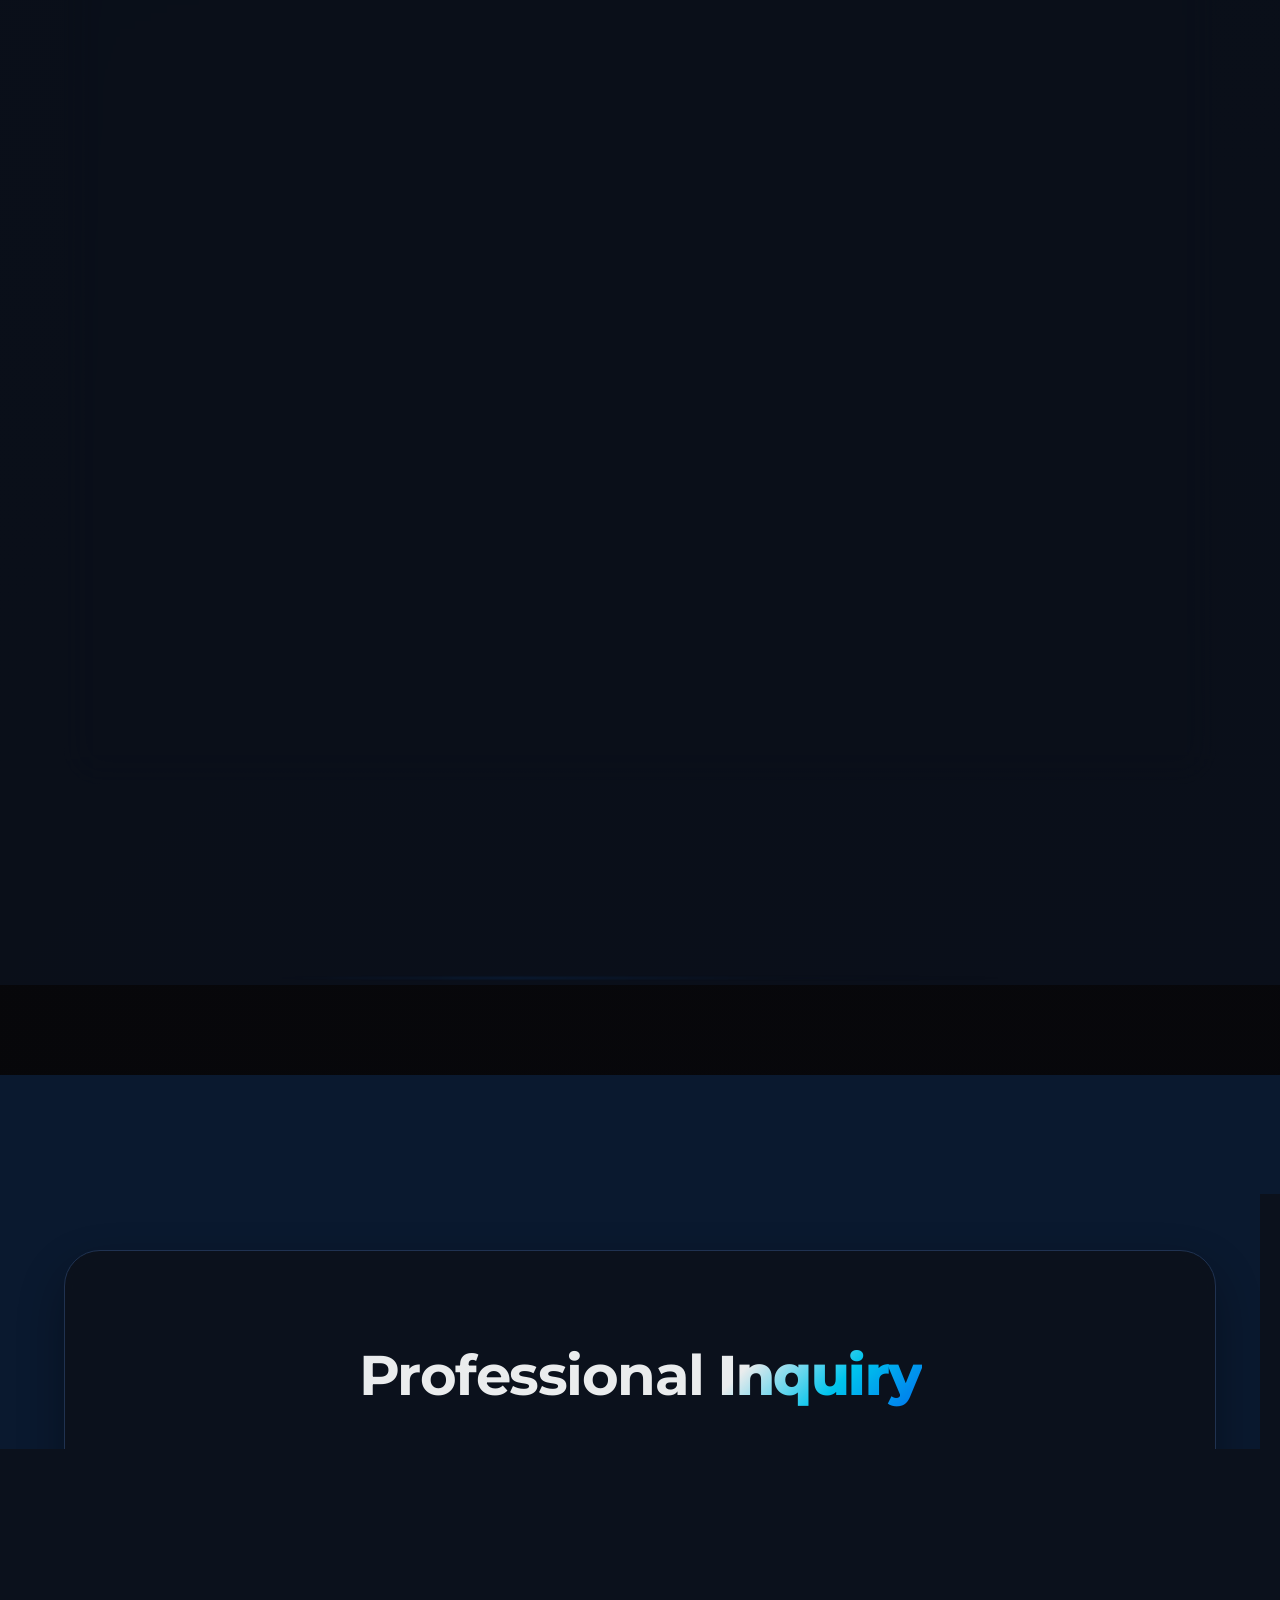
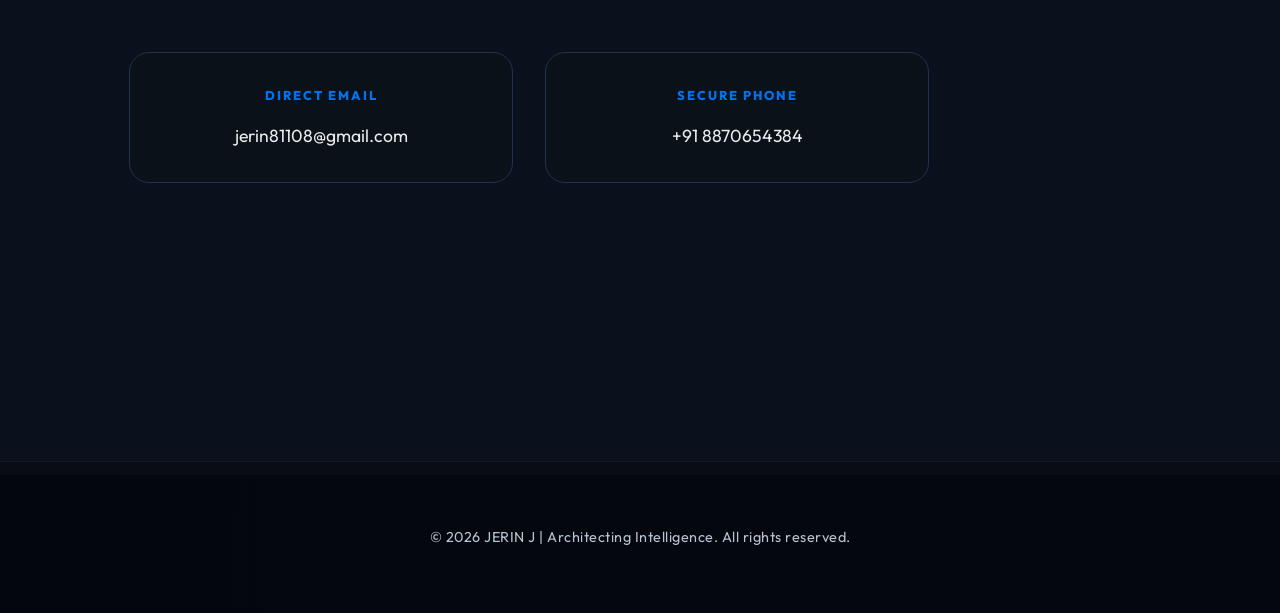
==== commit 13f8448e: "feat(admin): add password-protected admin control portal with live real-time sync across CGPA, proje" ====
--- a/index.html
+++ b/index.html
@@ -333,7 +333,7 @@
                             </div>
                         </div>
 
-                        <div class="skills-grid">
+                        <div class="skills-grid" data-sync="skills-pillars">
                             <div class="skill-item"><span>🚀</span> AI System Architecture</div>
                             <div class="skill-item"><span>⚛️</span> High-Performance Web Apps</div>
                             <div class="skill-item"><span>🎨</span> Strategic UI/UX Design</div>
@@ -497,7 +497,7 @@
                 </div>
 
                 <!-- ══ TOP 3 FLAGSHIP SHOWCASE GRID ══ -->
-                <div class="featured-projects-grid">
+                <div class="featured-projects-grid" data-sync="flagship-grid">
 
                     <!-- #01 ECOSYNC -->
                     <div class="featured-card fade-in" data-tilt data-tilt-max="10" data-tilt-speed="400" data-tilt-glare data-tilt-max-glare="0.18">
@@ -622,7 +622,7 @@
                 <h2>Coding <span>Libraries</span></h2>
                 <p class="subtitle" style="text-align: center; max-width: 680px; margin: 0 auto;">Foundational algorithms, neural computational graphs, and high-performance frameworks powering my architectural ecosystems.</p>
                 
-                <div class="library-grid">
+                <div class="library-grid" data-sync="library-grid">
                     <div class="lib-item" data-tilt data-tilt-max="12" data-tilt-speed="400">
                         <div class="lib-icon-wrap">
                             <img src="https://cdn.simpleicons.org/tensorflow" loading="lazy" decoding="async" alt="TensorFlow Logo">
@@ -801,6 +801,7 @@
     <button id="scroll-to-top" class="scroll-to-top" title="Back to Top" aria-label="Scroll to top">↑</button>
 
     <script src="https://cdnjs.cloudflare.com/ajax/libs/vanilla-tilt/1.8.0/vanilla-tilt.min.js" defer></script>
+    <script src="portfolio-sync.js" defer></script>
     <script src="script.js" defer></script>
     <script src="github-explorer.js" defer></script>
 </body>
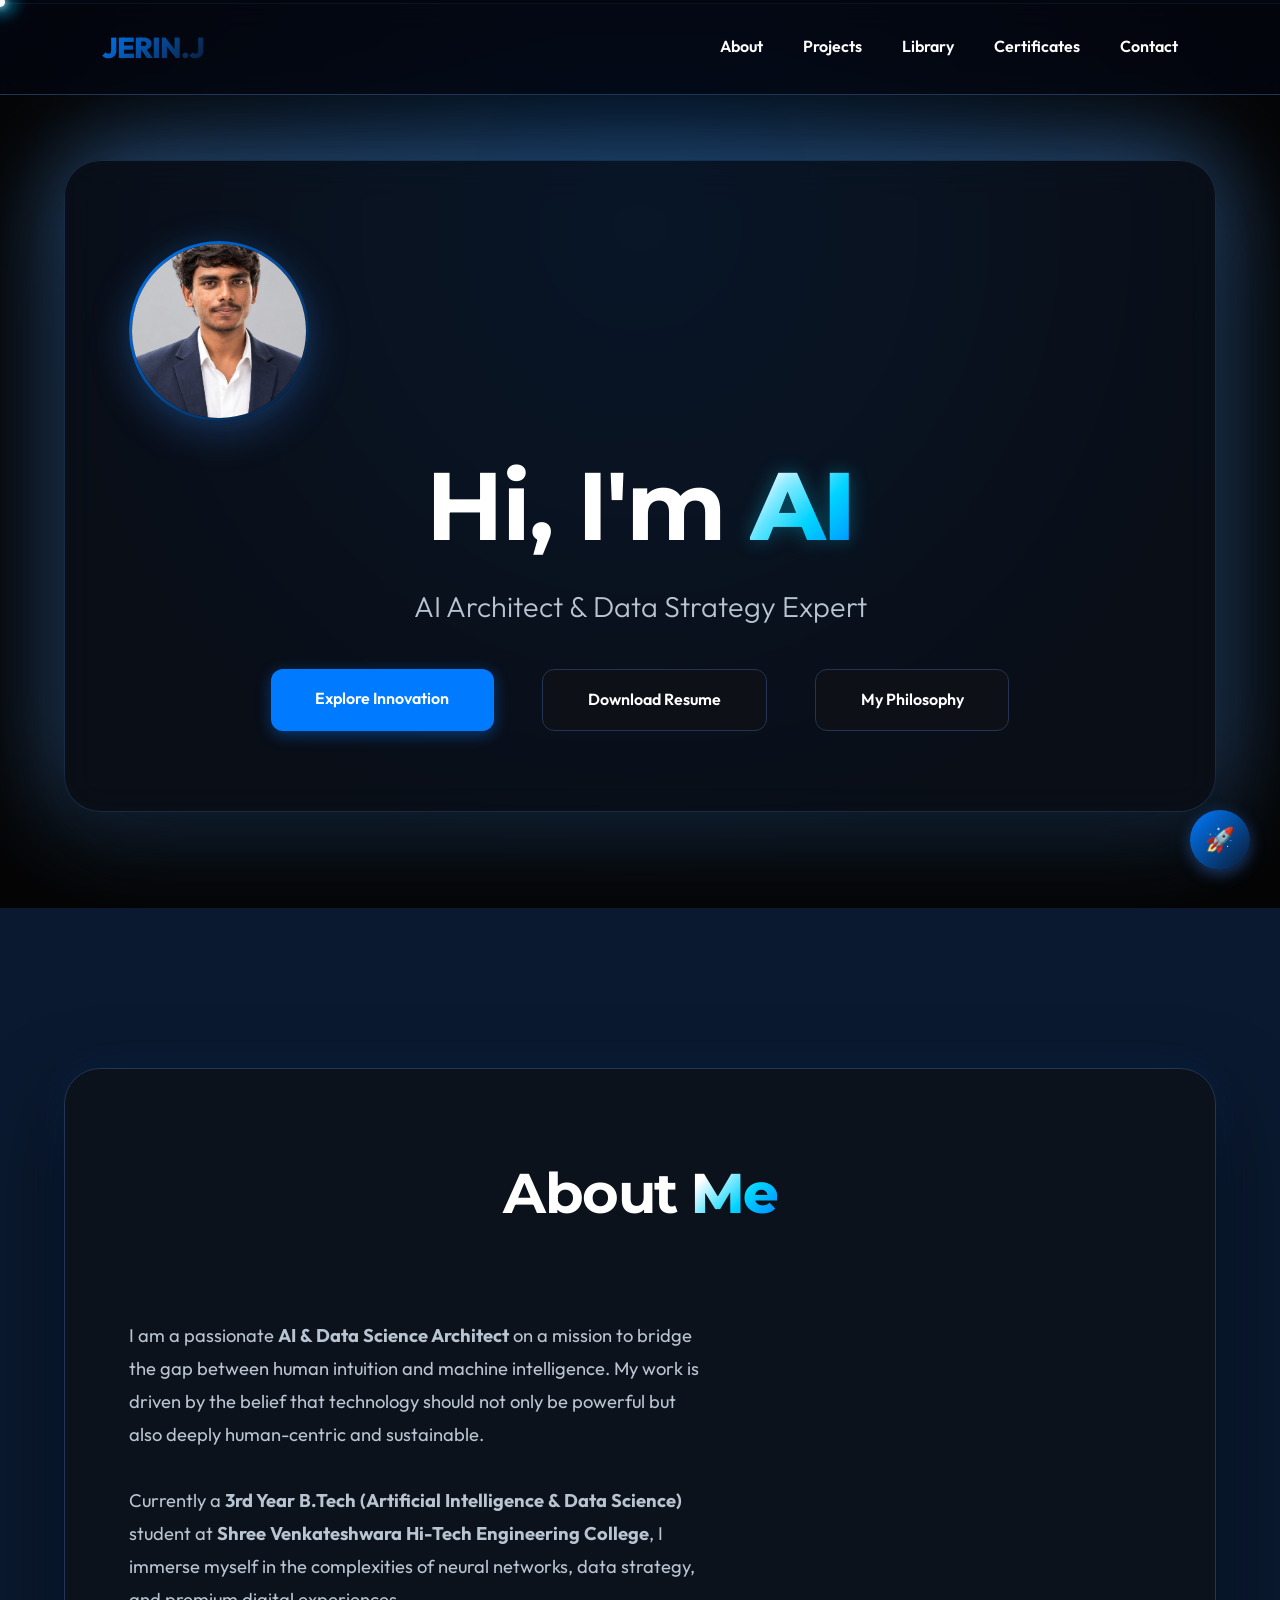
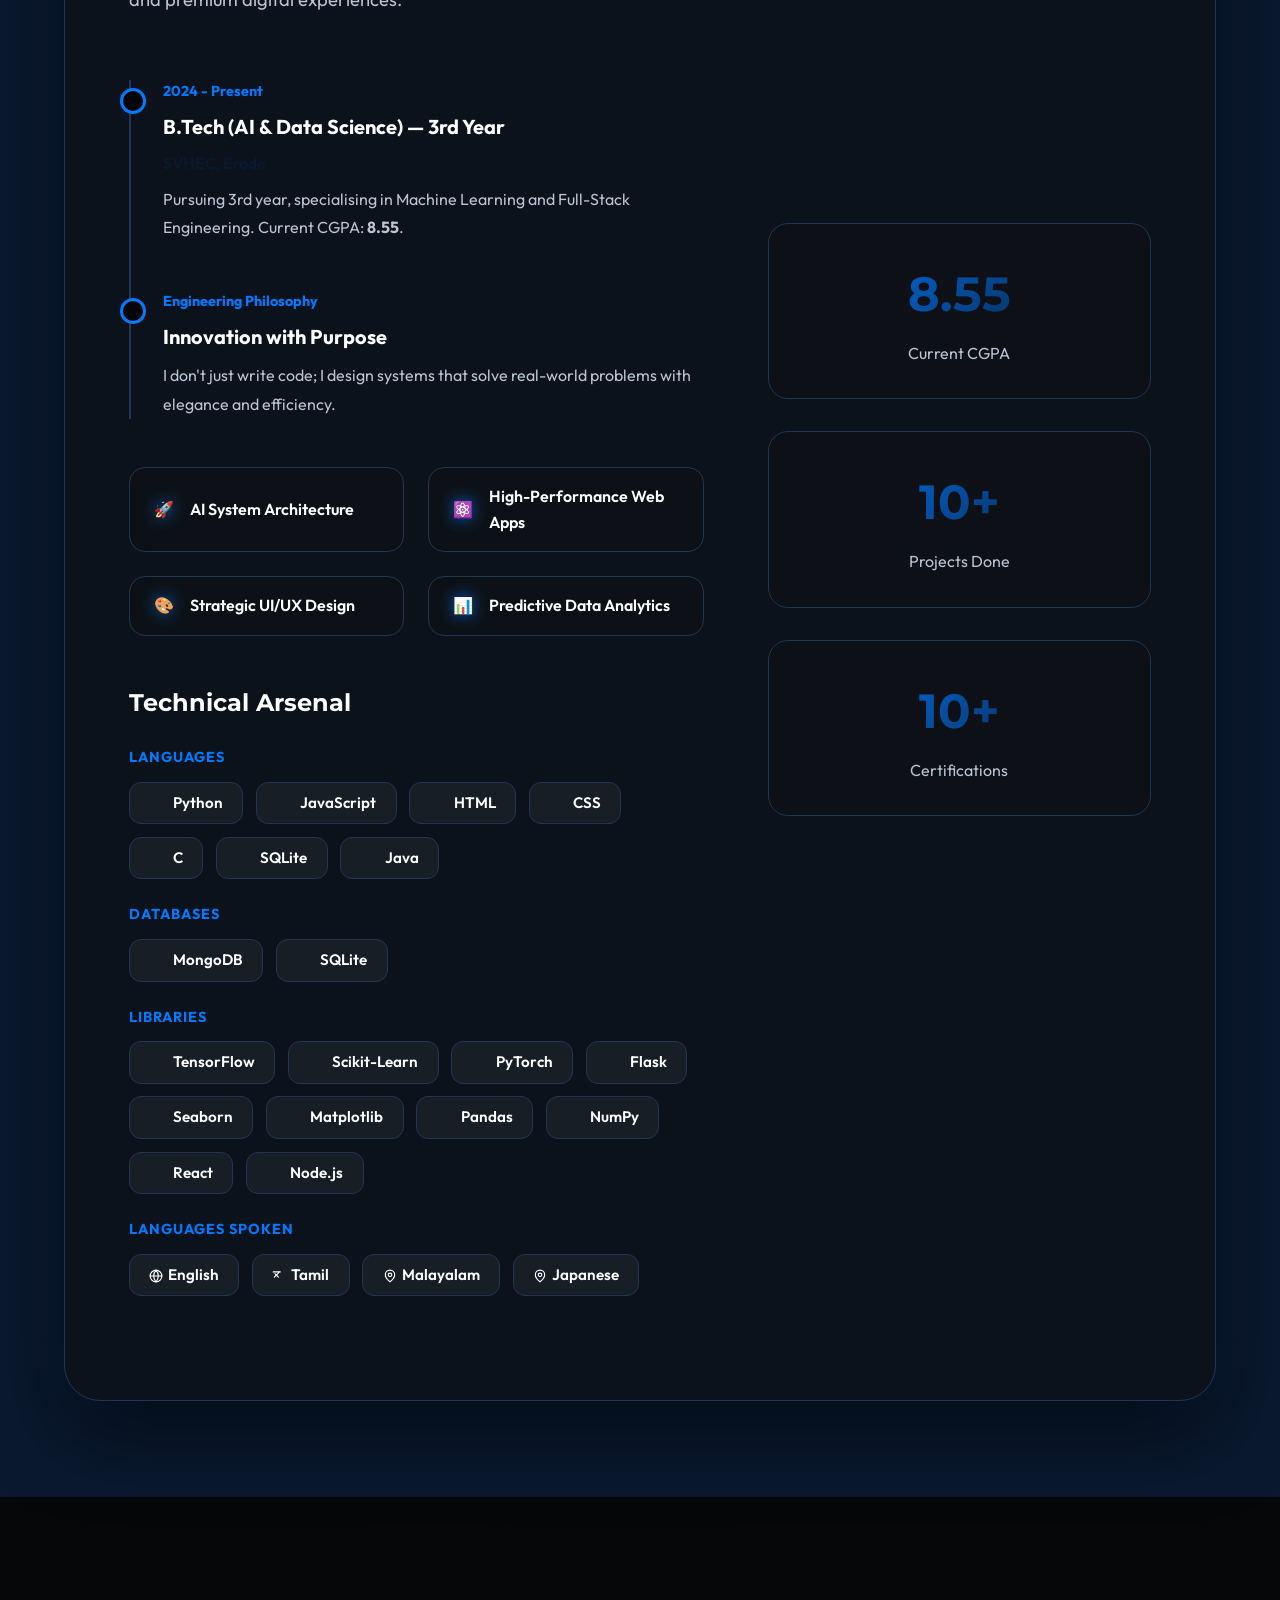
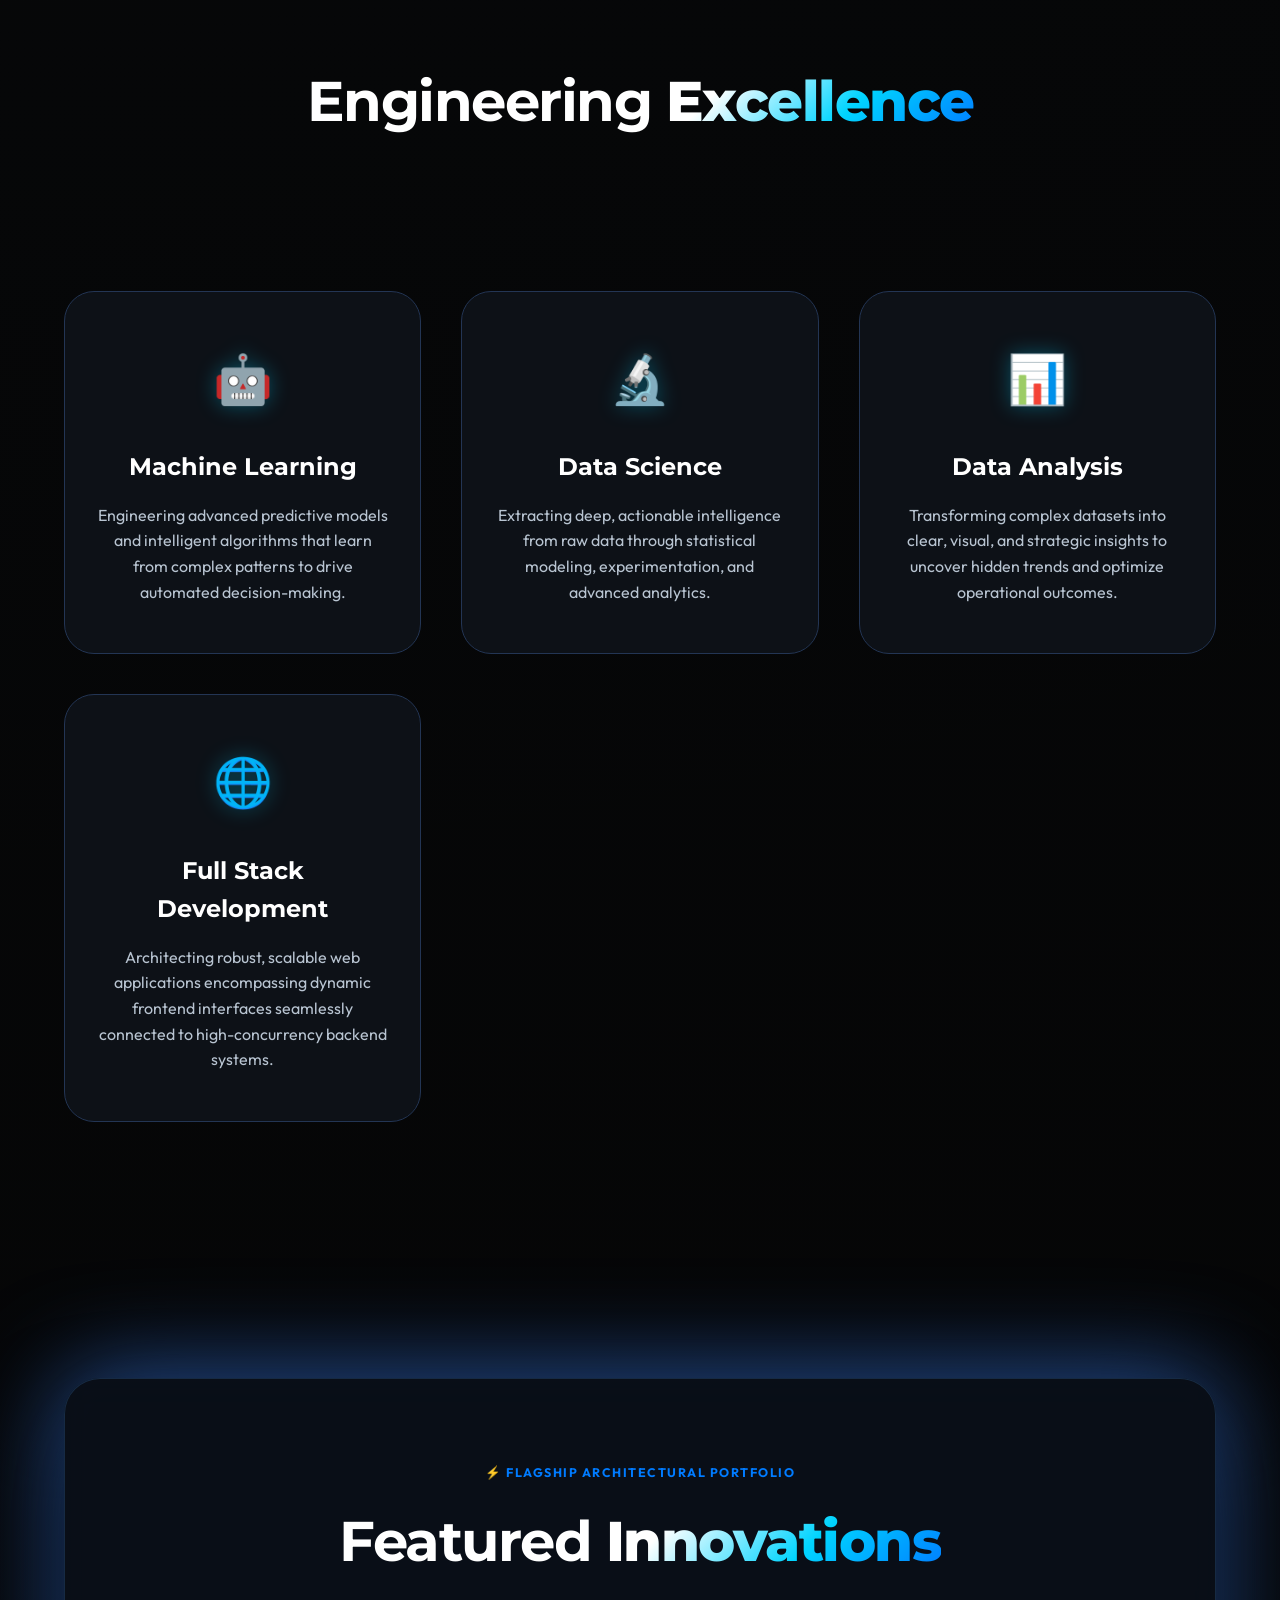
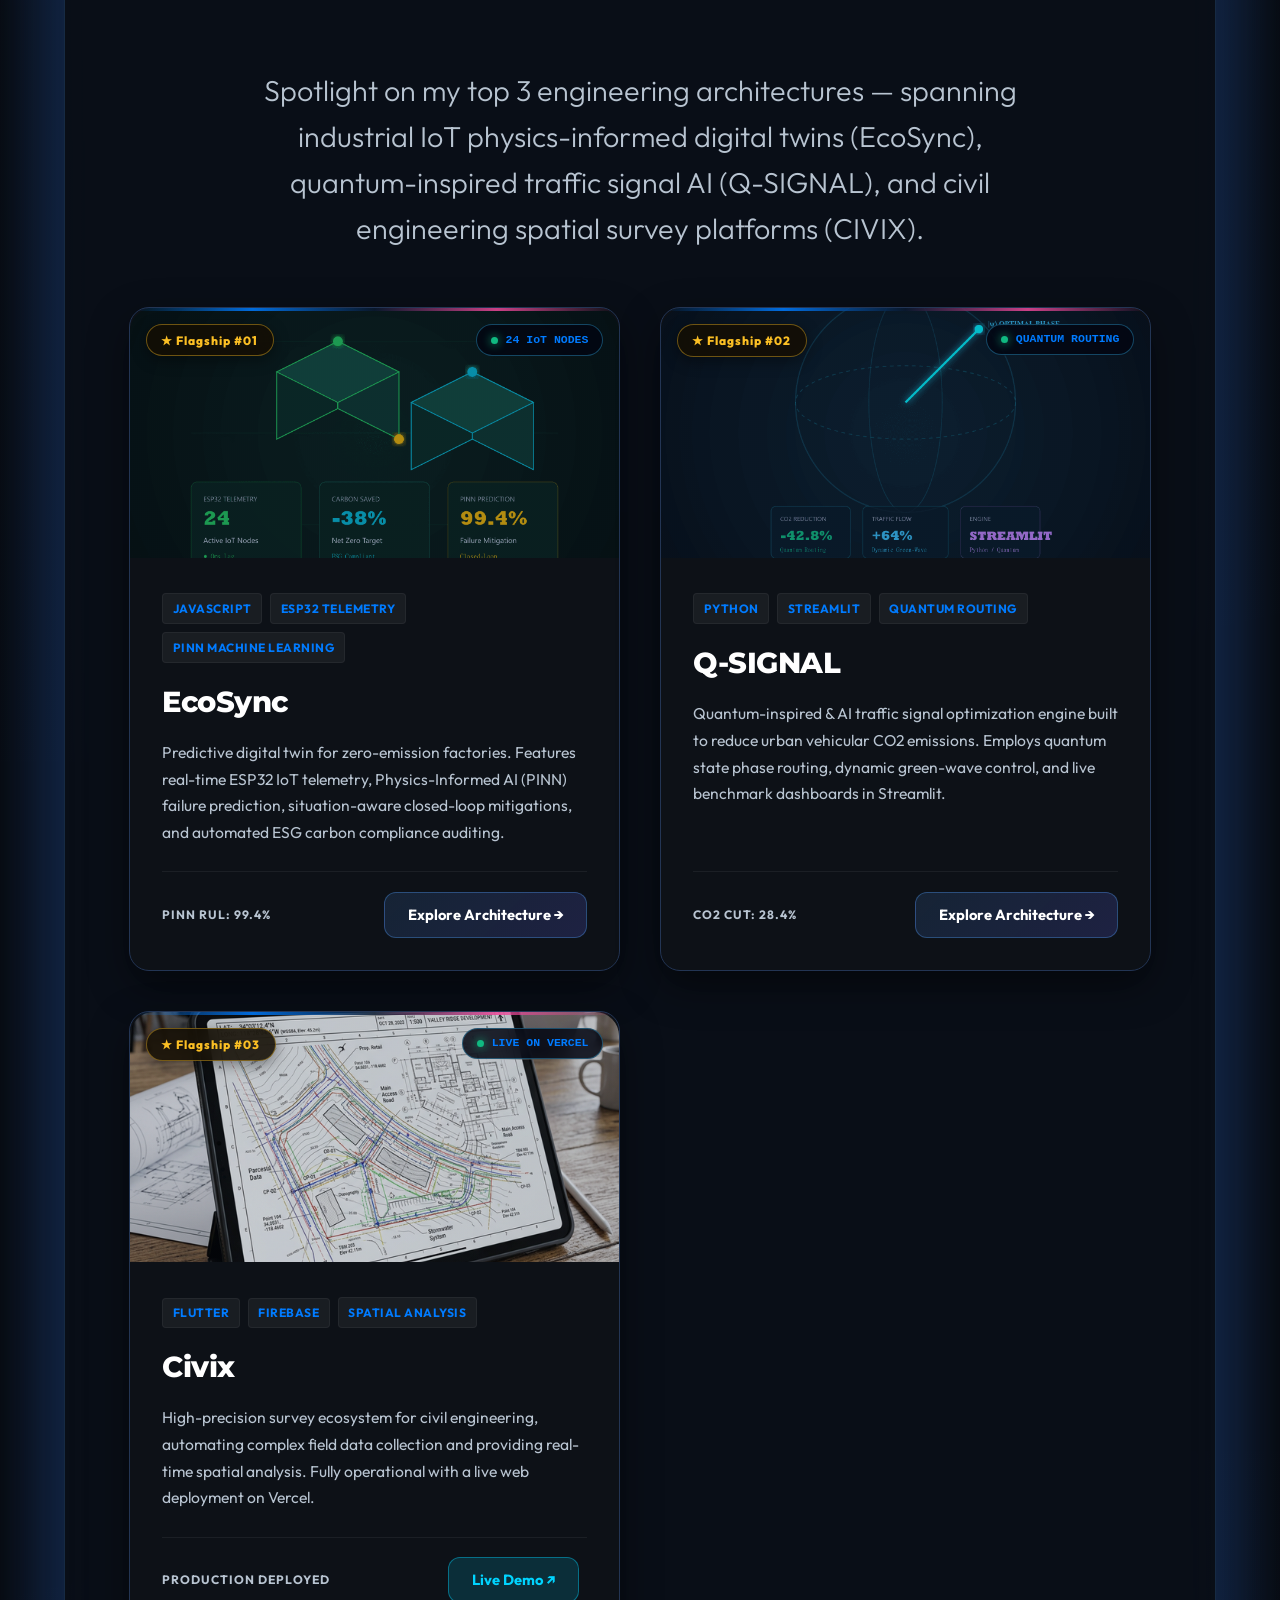
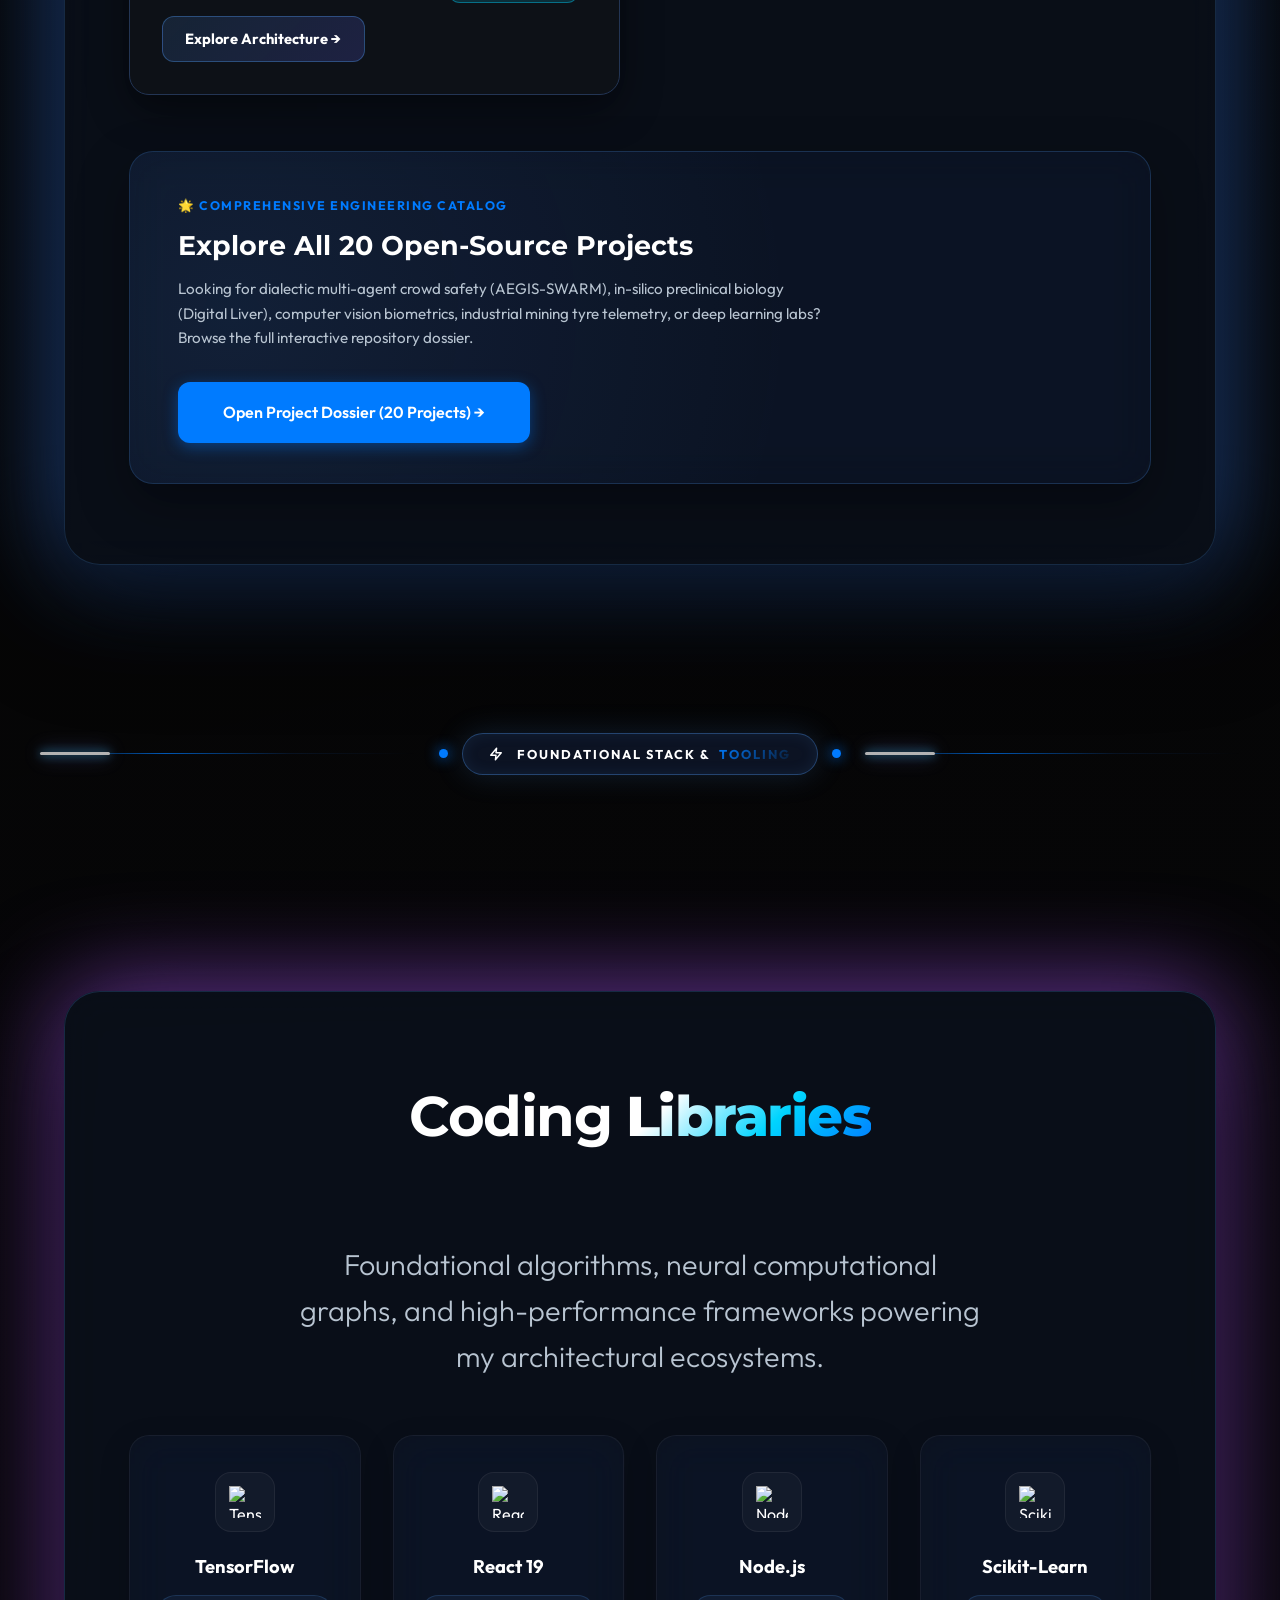
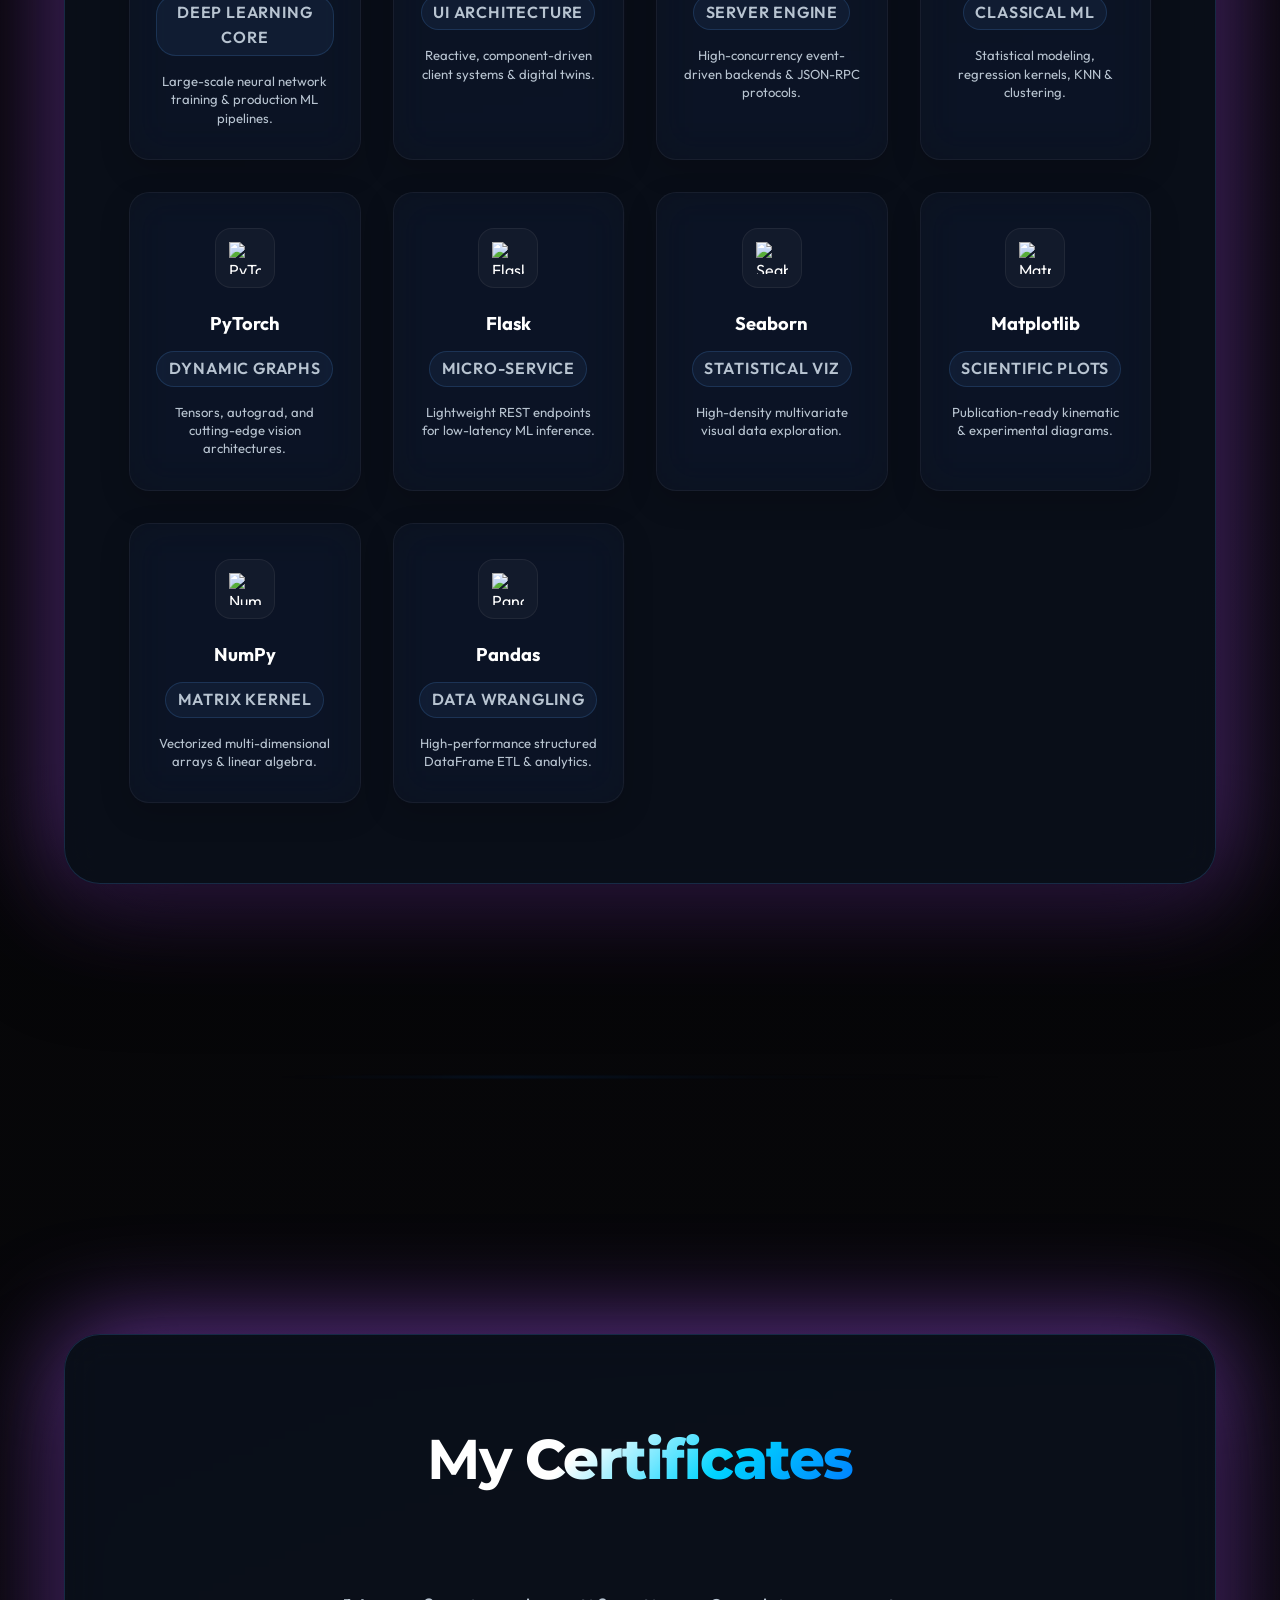
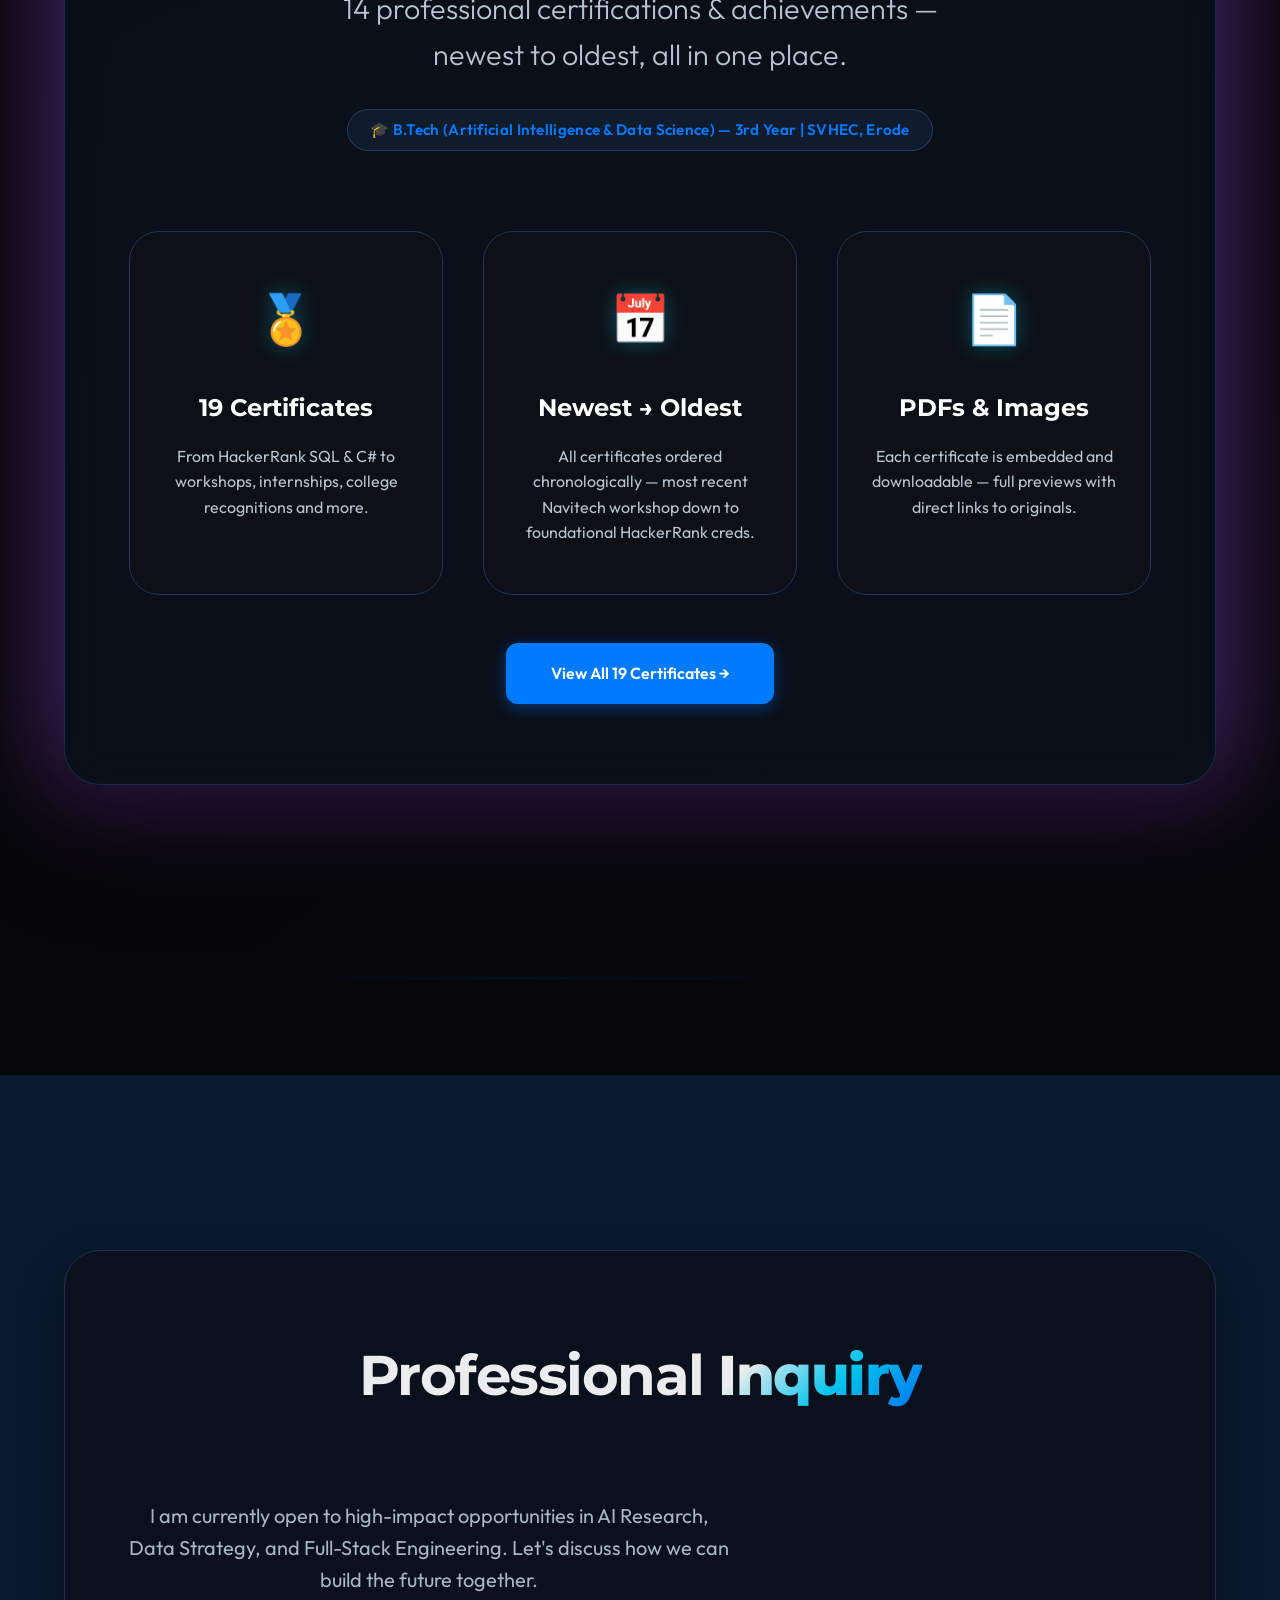
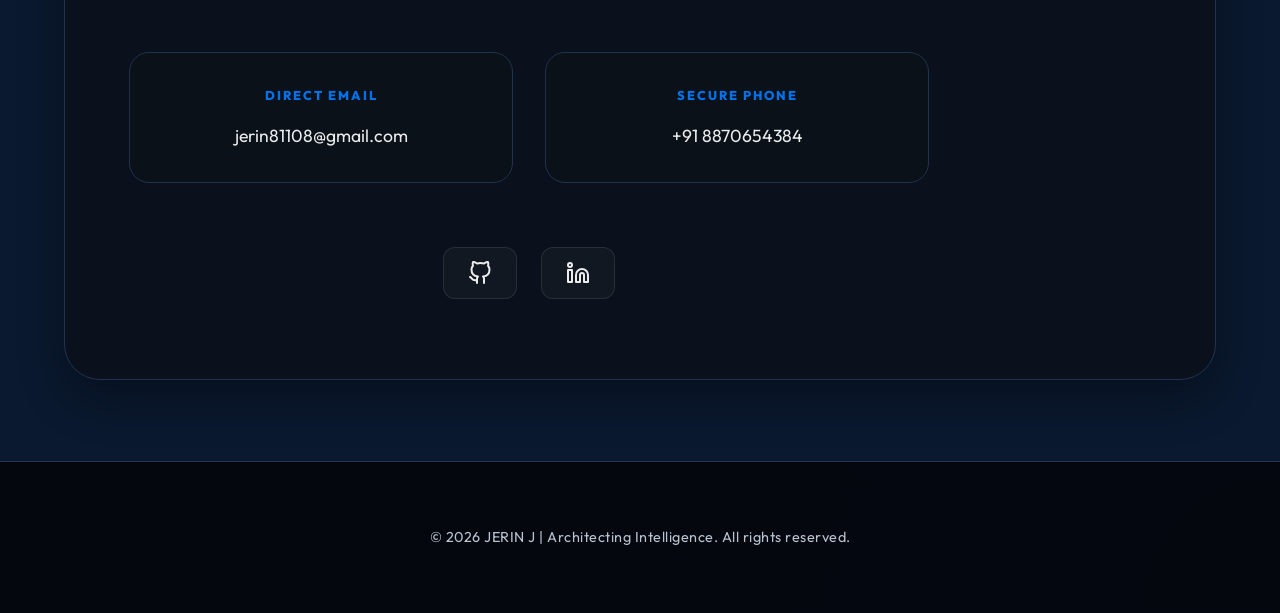
==== commit cce07337: "The live demo bug is being fixed" ====
--- a/index.html
+++ b/index.html
@@ -570,7 +570,7 @@
                             <p>High-precision survey ecosystem for civil engineering, automating complex field data collection and providing real-time spatial analysis. Fully operational with a live web deployment on Vercel.</p>
                             <div class="featured-action-bar">
                                 <span class="featured-badge-tag">Production Deployed</span>
-                                <a href="https://bkbuilders.vercel.app" target="_blank" class="featured-repo-btn" style="margin-right: 0.5rem; background: rgba(0, 212, 255, 0.15); border: 1px solid rgba(0, 212, 255, 0.4); color: #00d4ff;">
+                                <a href="https://bkbuilders.netlify.app" target="_blank" class="featured-repo-btn" style="margin-right: 0.5rem; background: rgba(0, 212, 255, 0.15); border: 1px solid rgba(0, 212, 255, 0.4); color: #00d4ff;">
                                     Live Demo ↗
                                 </a>
                                 <a href="https://github.com/jerin81108/CIVIX" target="_blank" class="featured-repo-btn">
@@ -801,9 +801,9 @@
     <button id="scroll-to-top" class="scroll-to-top" title="Back to Top" aria-label="Scroll to top">↑</button>
 
     <script src="https://cdnjs.cloudflare.com/ajax/libs/vanilla-tilt/1.8.0/vanilla-tilt.min.js" defer></script>
-    <script src="portfolio-sync.js" defer></script>
+    <script src="portfolio-sync.js" defer></script>
     <script src="script.js" defer></script>
     <script src="github-explorer.js" defer></script>
 </body>
 
-</html>+</html>
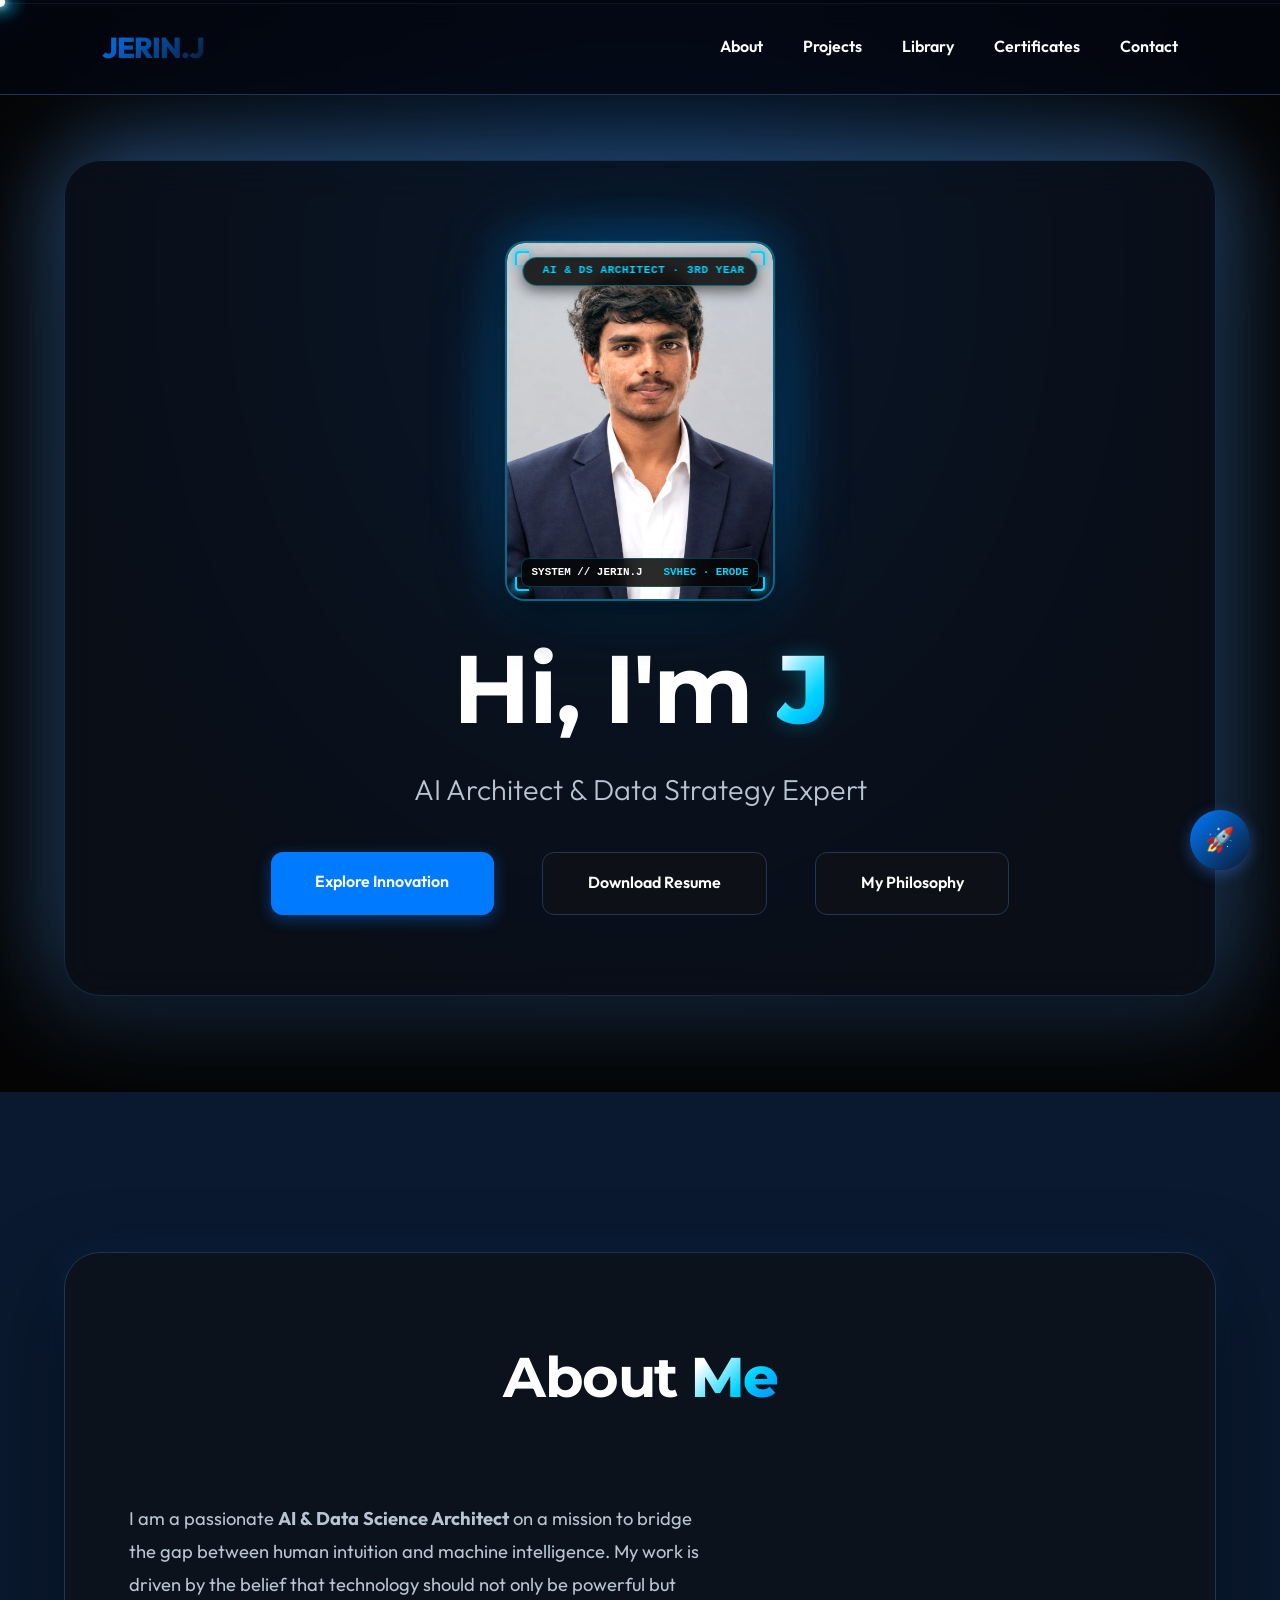
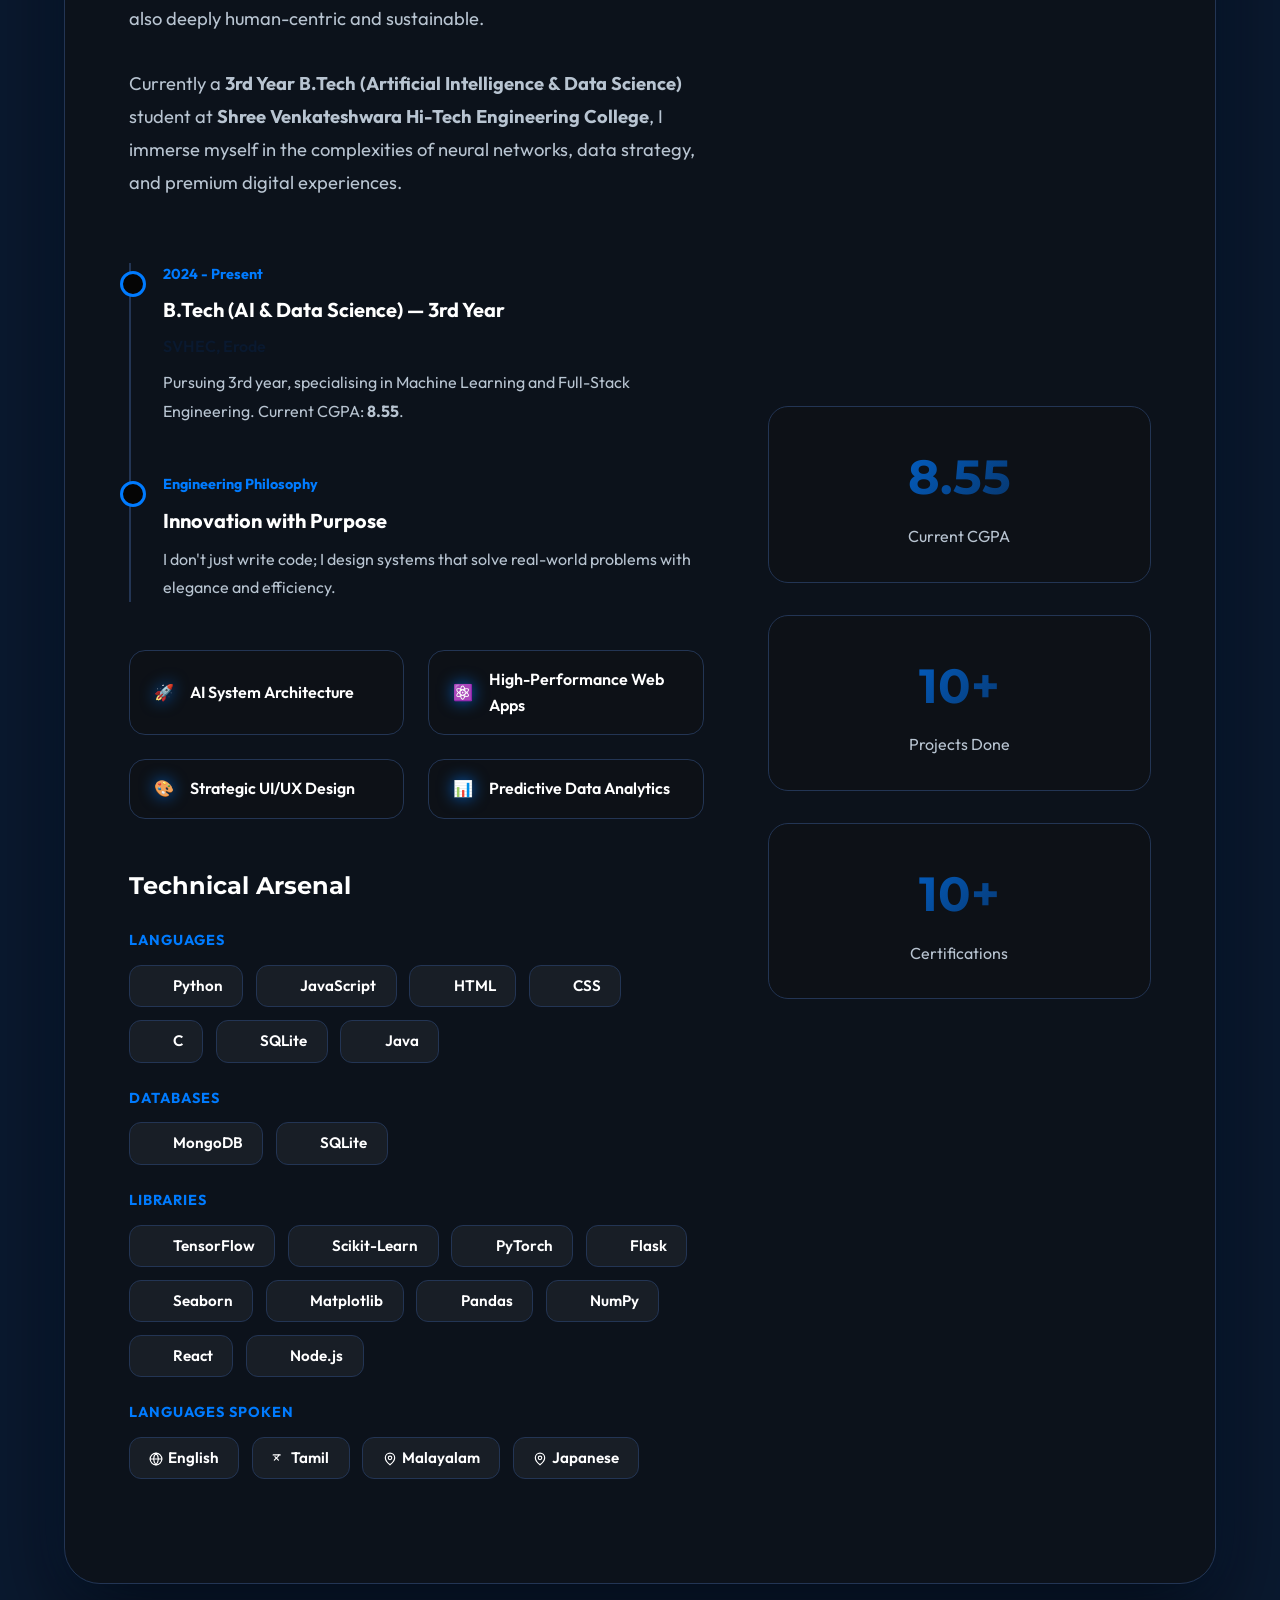
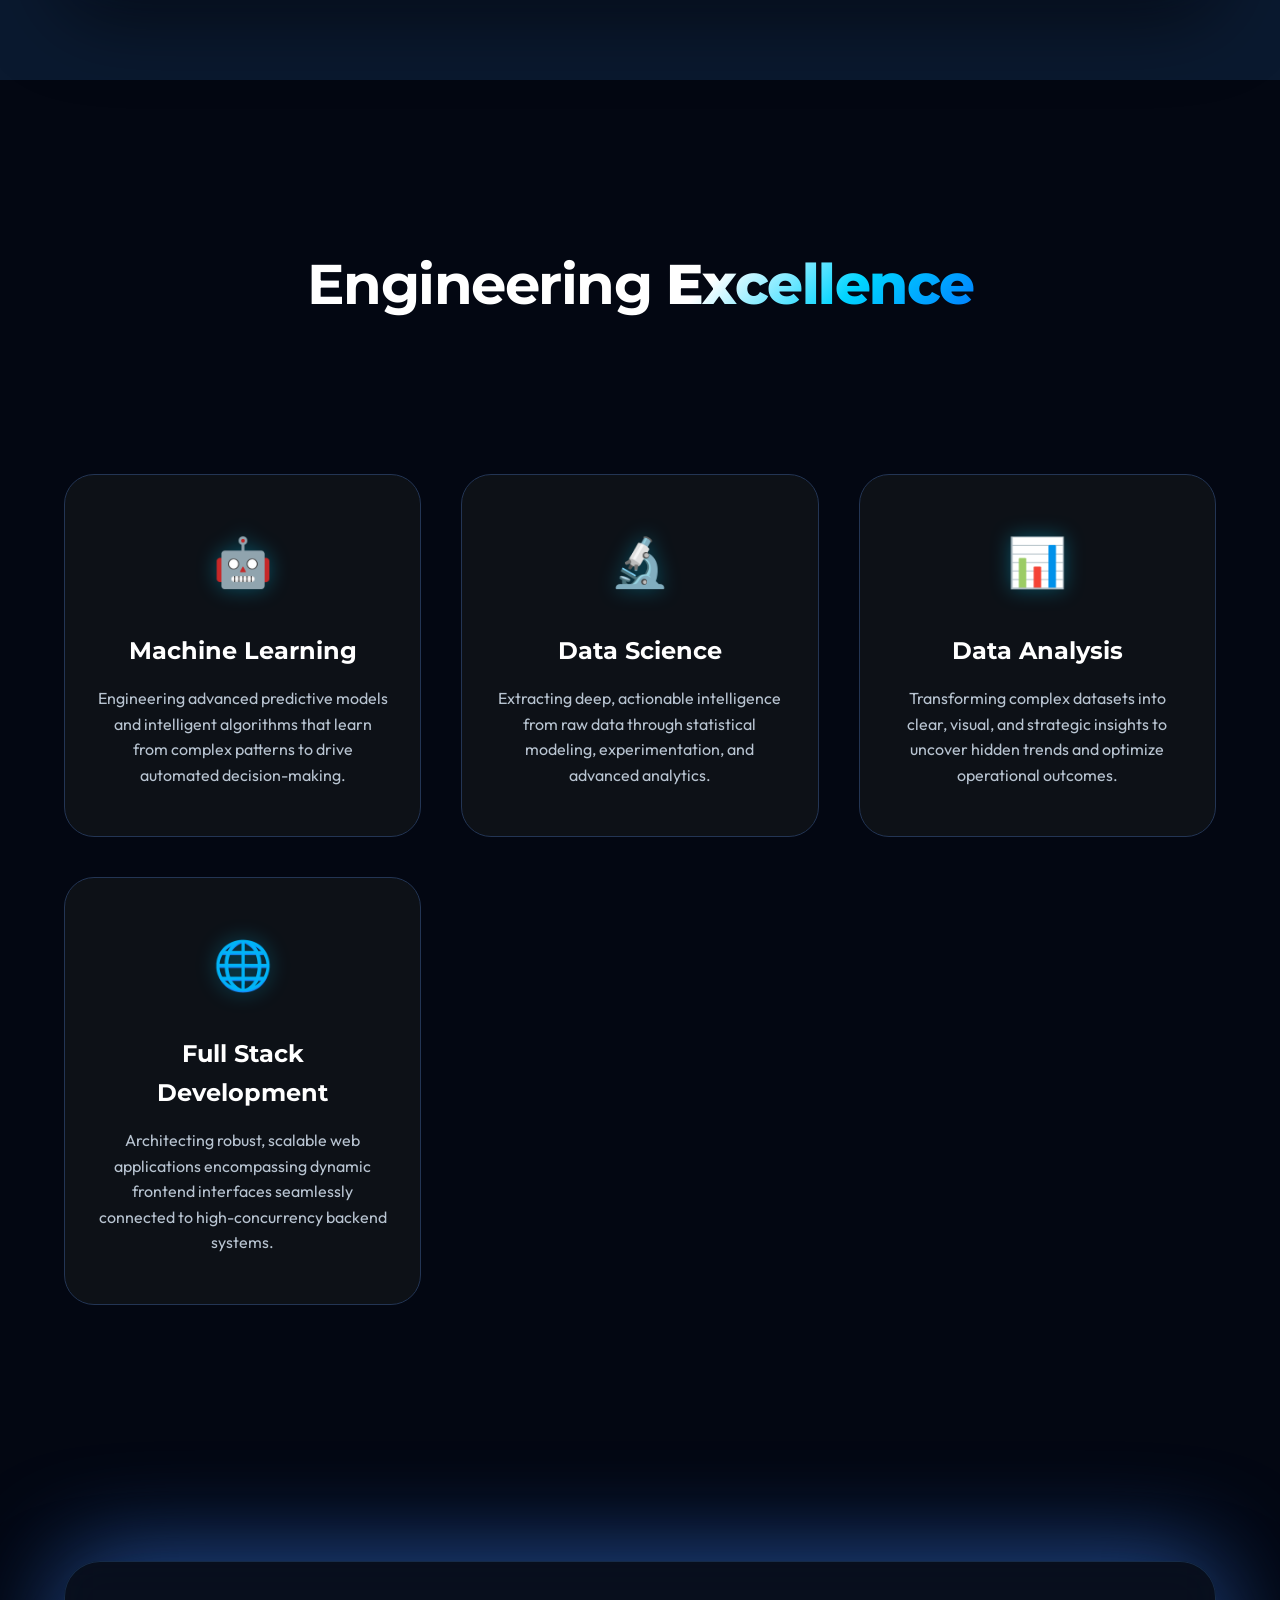
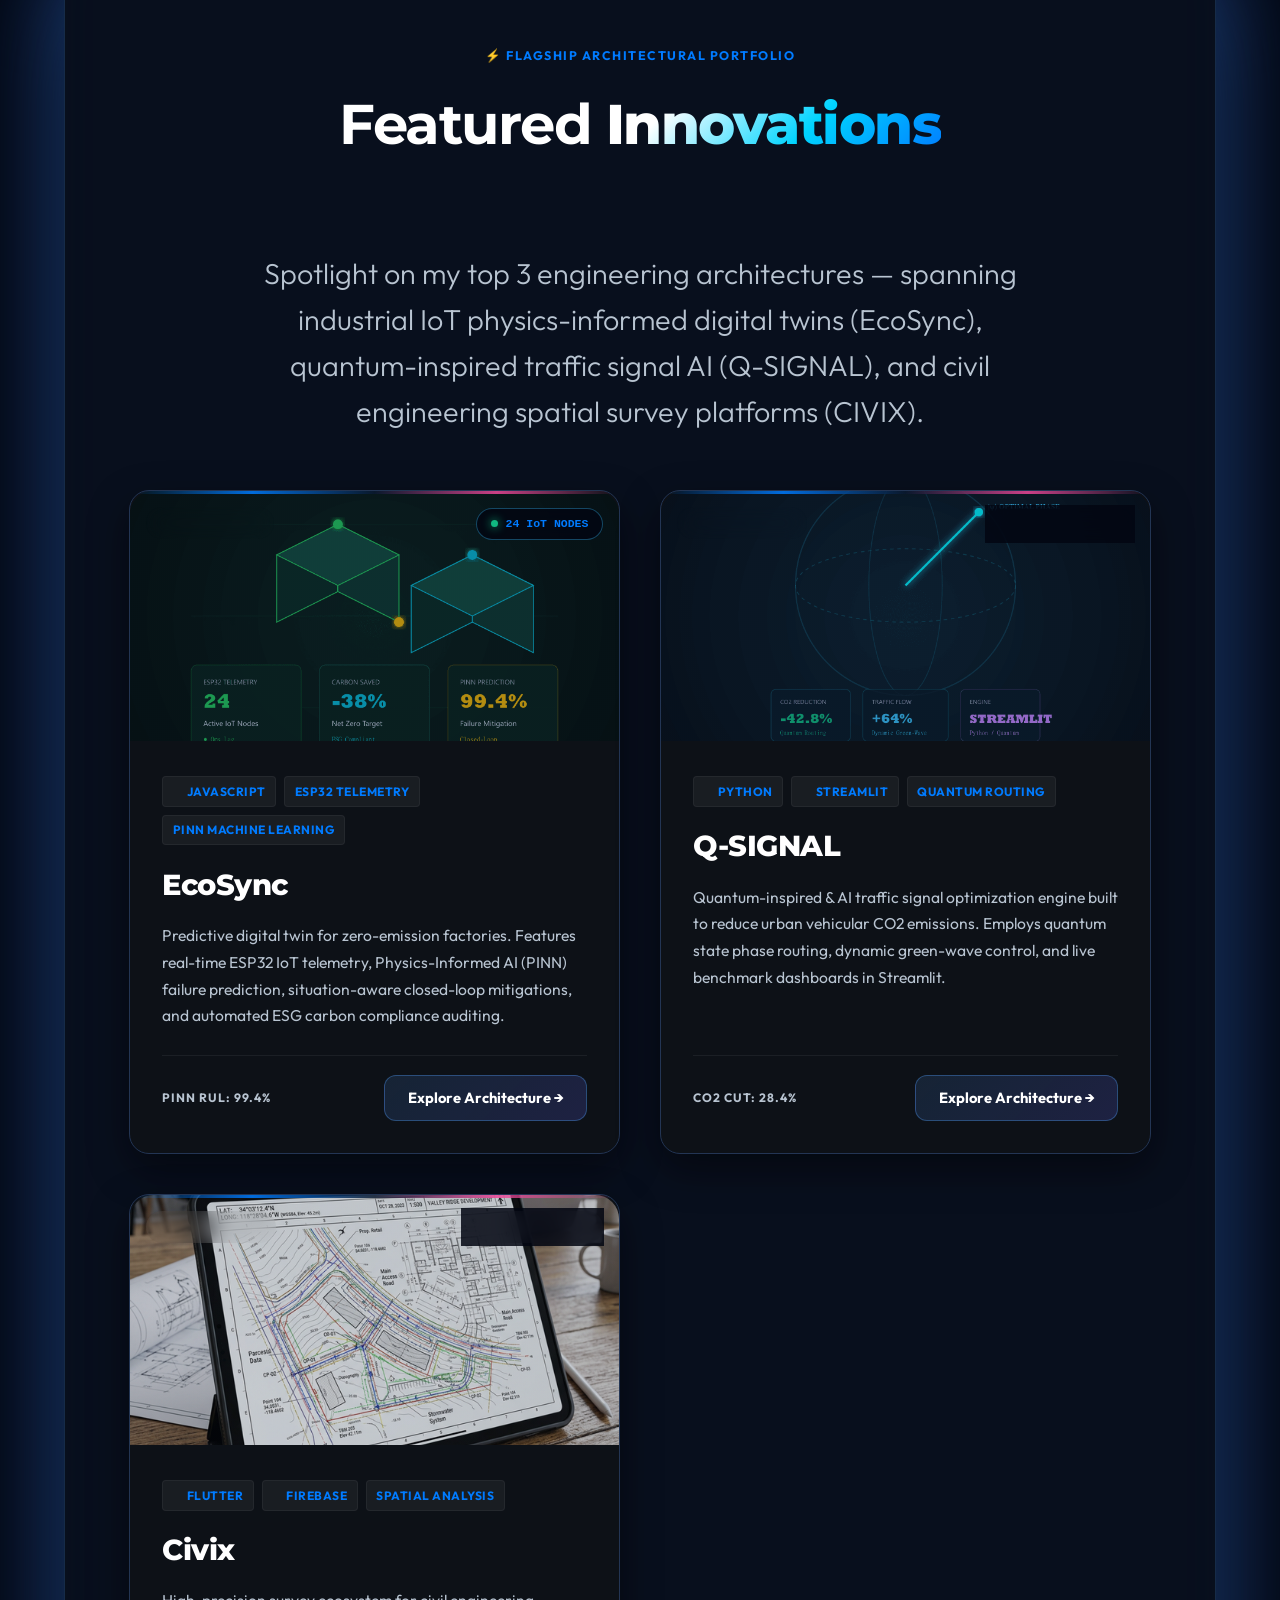
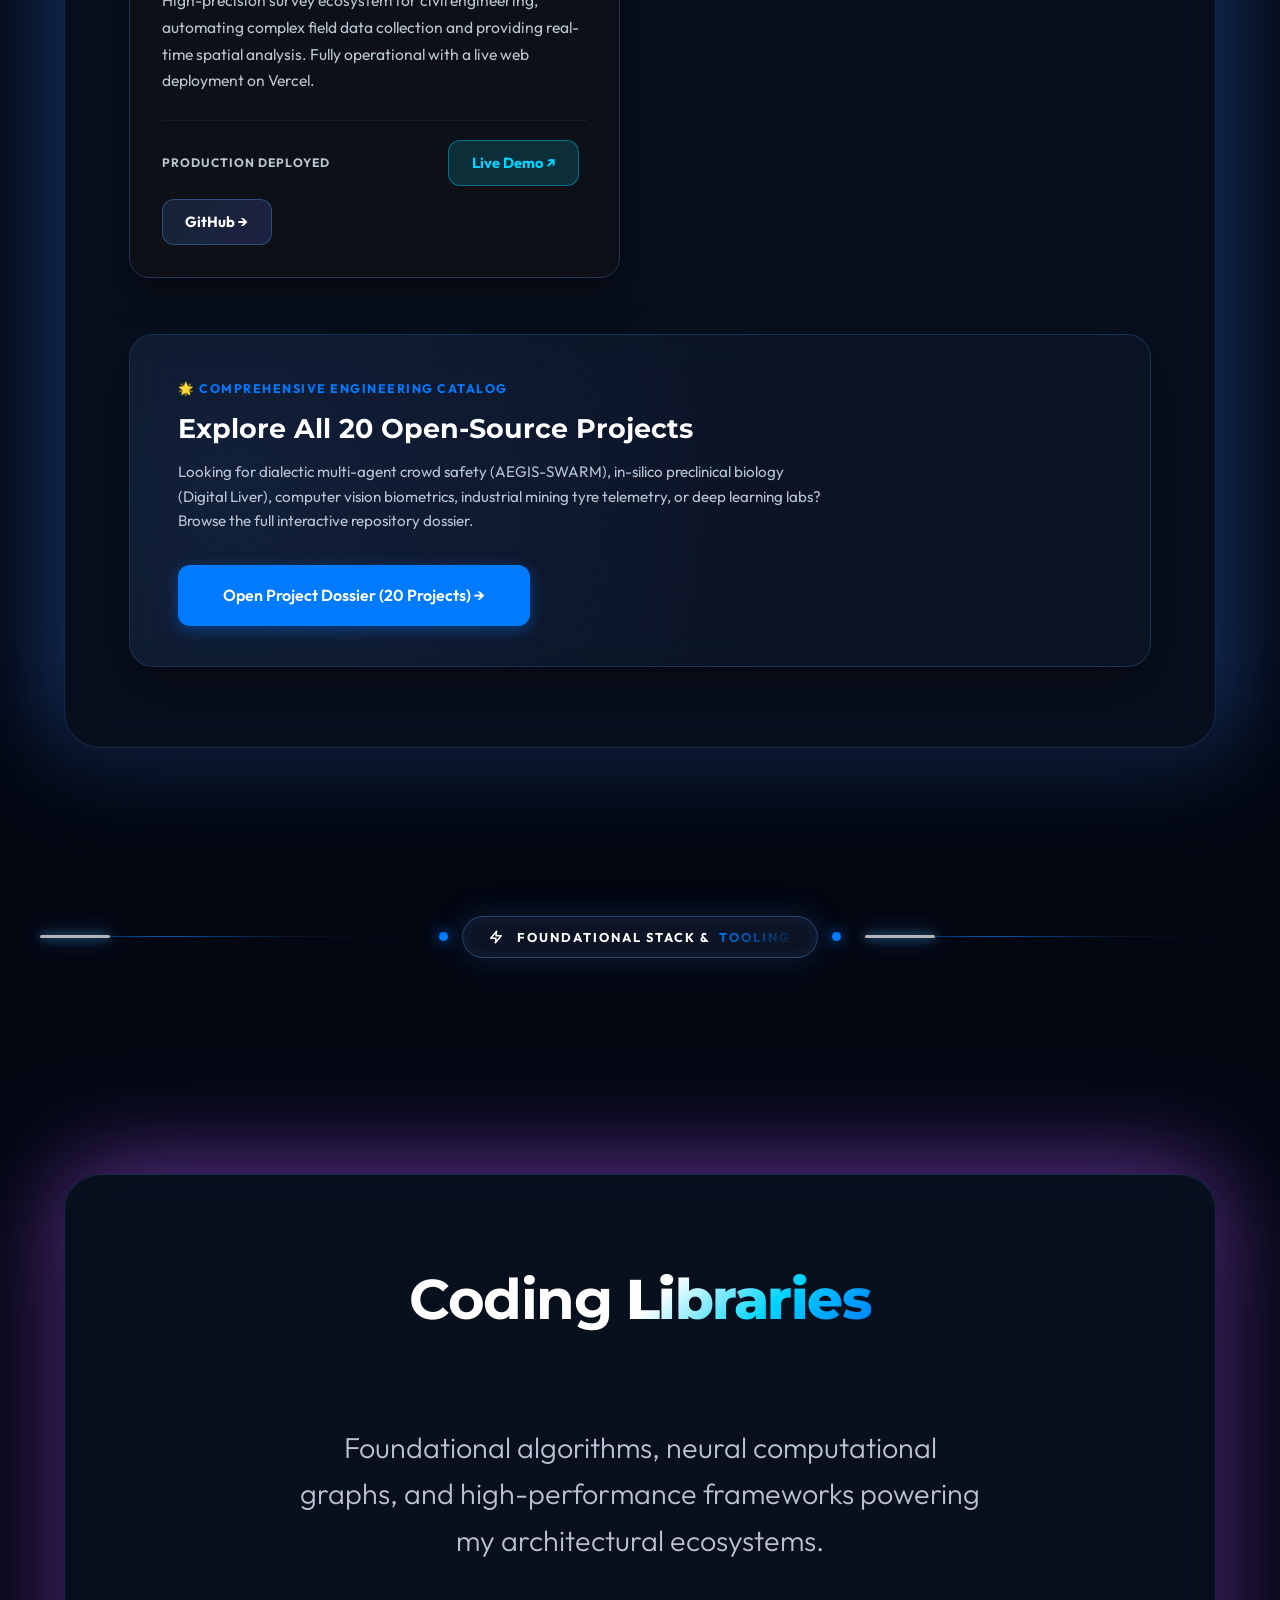
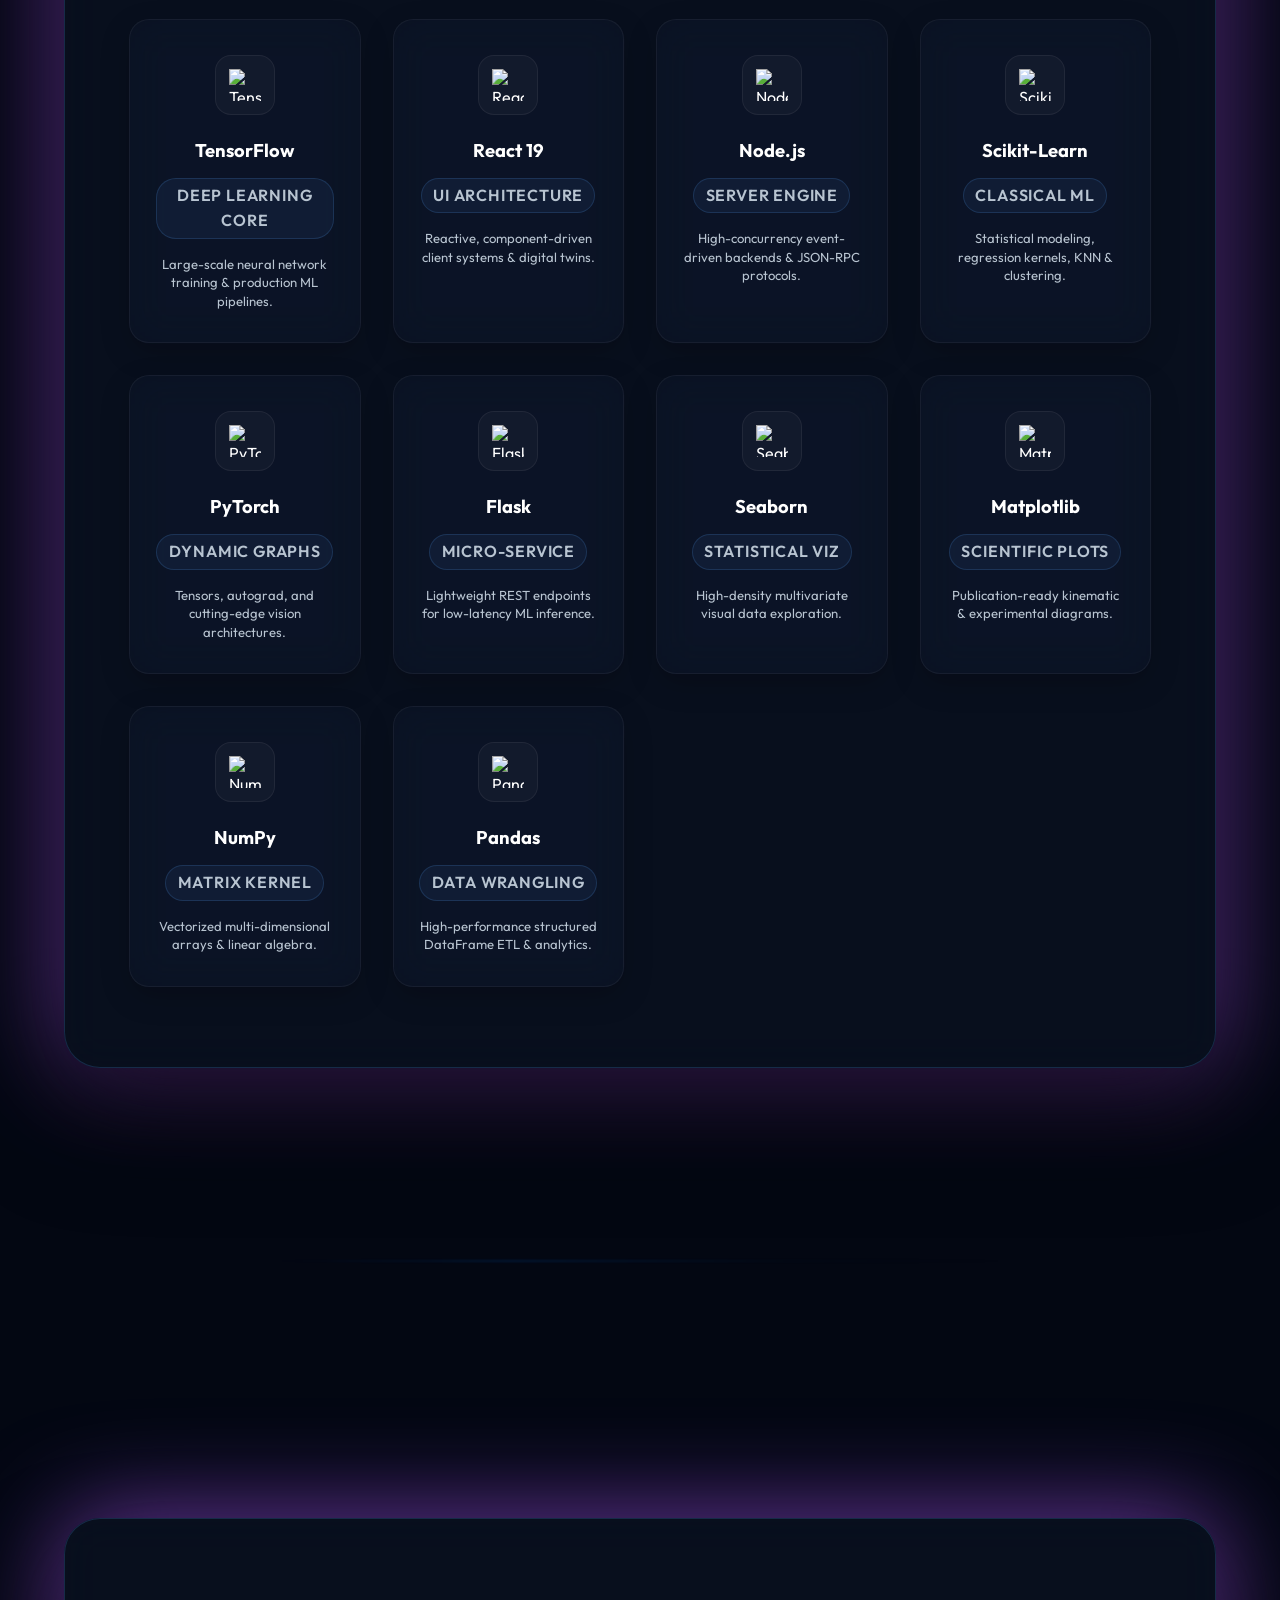
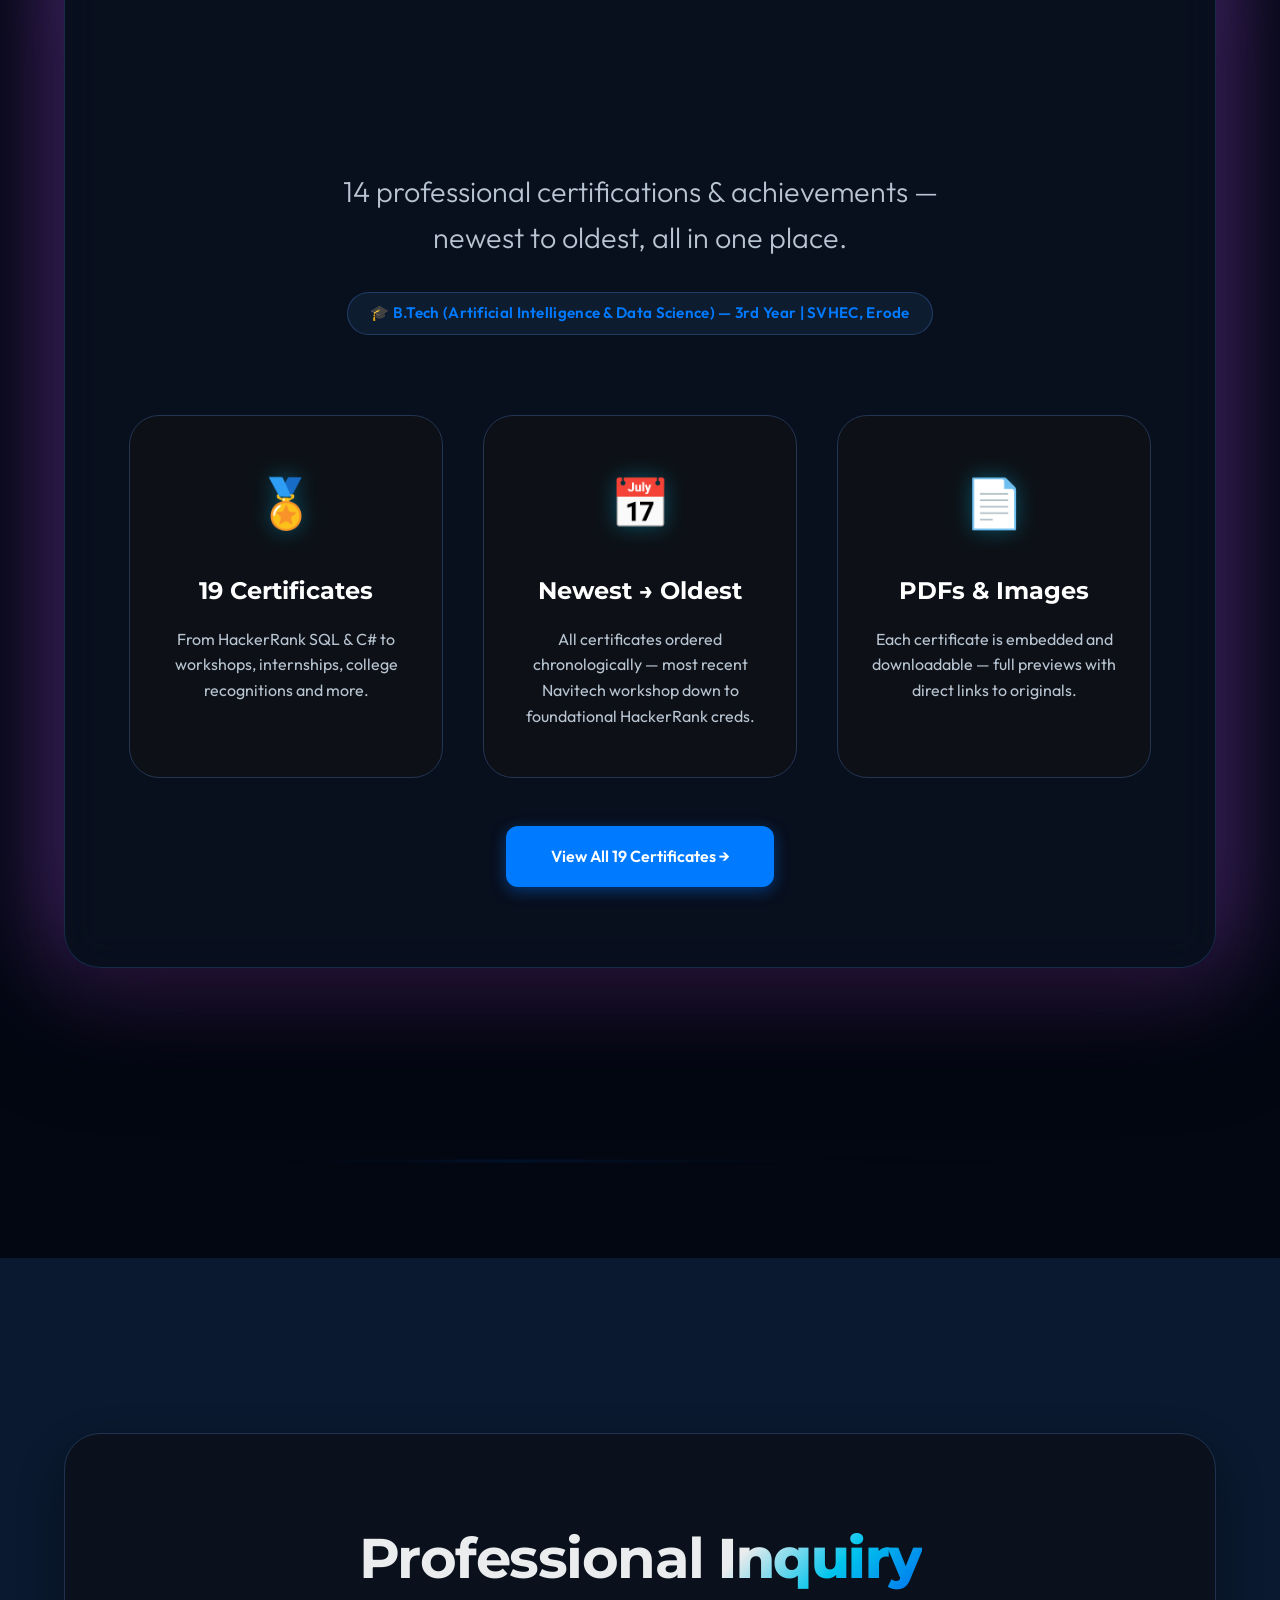
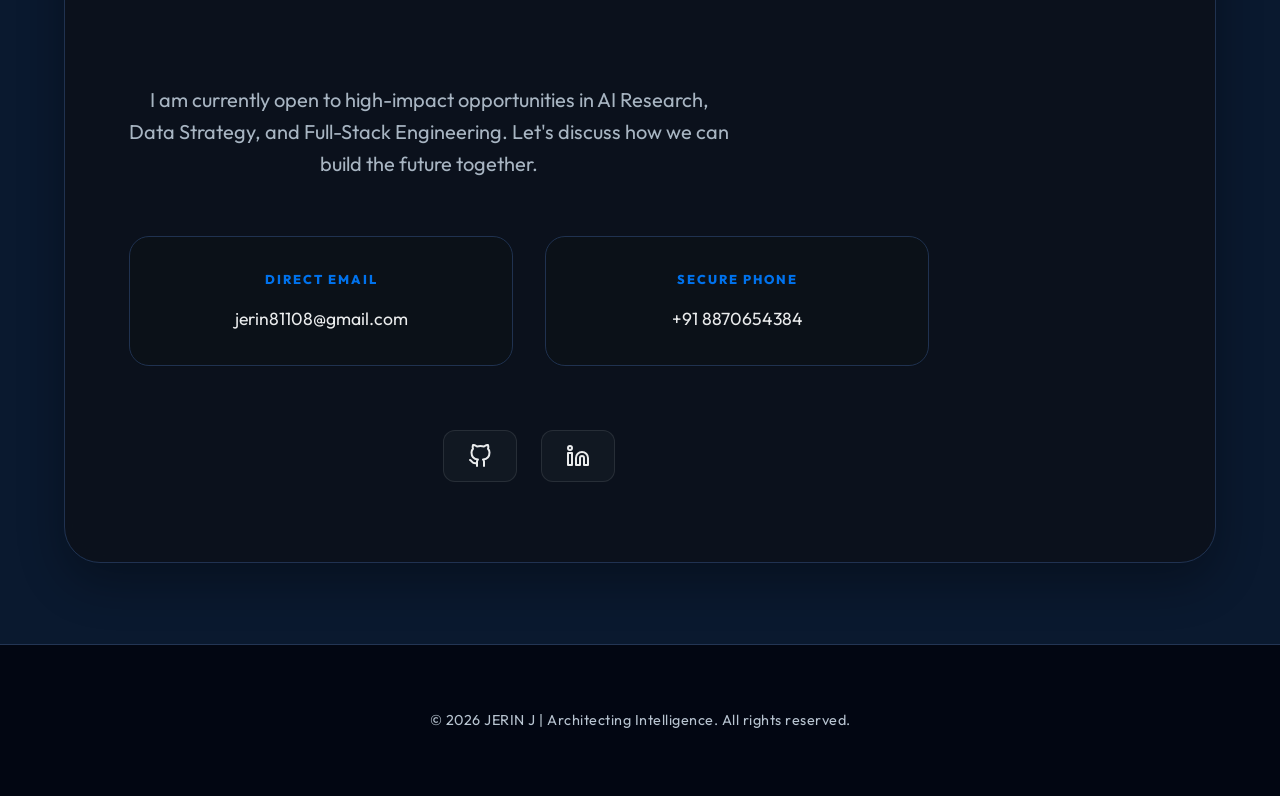
==== commit 22319f16: "feat(ui): display full portrait photo in holographic holosphere, add deep ocean/space particle atmos" ====
--- a/index.html
+++ b/index.html
@@ -260,7 +260,9 @@
     </style>
 </head>
 
-<body>
+<body>
+    <!-- Deep Space & Cosmic Ocean Ambient Canvas -->
+    <canvas id="cosmicOceanCanvas" class="cosmic-ocean-canvas"></canvas>
     <!-- Scroll Progress Line -->
     <div class="scroll-progress-container">
         <div class="scroll-progress-line" id="scrollProgressLine"></div>
@@ -284,9 +286,27 @@
     <main>
         <section id="home" class="hero fade-in">
             <div class="section-segment active-segment" data-theme="about">
-                <div class="profile-container fade-in" data-tilt data-tilt-max="15" data-tilt-speed="400"
-                    data-tilt-glare data-tilt-max-glare="0.5">
-                    <img src="images/pic.jpeg" alt="JERIN J - AI & Data Science Architect" class="profile-pic" loading="eager">
+                <div class="profile-showcase-wrapper fade-in">
+                    <div class="profile-card-holosphere" data-tilt data-tilt-max="10" data-tilt-speed="400" data-tilt-glare data-tilt-max-glare="0.25">
+                        <div class="profile-hud-corner tl"></div>
+                        <div class="profile-hud-corner tr"></div>
+                        <div class="profile-hud-corner bl"></div>
+                        <div class="profile-hud-corner br"></div>
+                        
+                        <div class="profile-status-badge">
+                            <span class="pulse-dot"></span> AI &amp; DS ARCHITECT · 3RD YEAR
+                        </div>
+
+                        <div class="profile-photo-frame">
+                            <img src="images/pic.jpeg" alt="JERIN J - AI & Data Science Architect" class="profile-photo-full" loading="eager">
+                            <div class="profile-scanline-fx"></div>
+                        </div>
+
+                        <div class="profile-hud-footer">
+                            <span class="hud-callsign">SYSTEM // JERIN.J</span>
+                            <span class="hud-status">SVHEC · ERODE</span>
+                        </div>
+                    </div>
                 </div>
                 <h1>Hi, I'm <span id="dynamic-name" class="gradient-text">JERIN J</span></h1>
                 <p class="subtitle">AI Architect & Data Strategy Expert</p>
@@ -806,4 +826,4 @@
     <script src="github-explorer.js" defer></script>
 </body>
 
-</html>
+</html>
--- a/style.css
+++ b/style.css
@@ -149,15 +149,31 @@
     scroll-behavior: smooth;
 }
 
-body {
-    font-family: 'Outfit', sans-serif;
-    background-color: var(--bg-color);
-    color: var(--text-main);
-    overflow-x: hidden;
-    line-height: 1.6;
-    background-image: 
-        radial-gradient(circle at 0% 0%, rgba(74, 144, 226, 0.03) 0%, transparent 50%),
-        radial-gradient(circle at 100% 100%, rgba(99, 102, 241, 0.03) 0%, transparent 50%);
+body {
+    font-family: 'Outfit', sans-serif;
+    background-color: #030712;
+    color: var(--text-main);
+    overflow-x: hidden;
+    line-height: 1.6;
+    background-image: 
+        radial-gradient(ellipse 90% 60% at 50% -15%, rgba(0, 123, 255, 0.22) 0%, transparent 70%),
+        radial-gradient(circle 800px at 90% 25%, rgba(0, 212, 255, 0.09) 0%, transparent 60%),
+        radial-gradient(circle 750px at 10% 60%, rgba(10, 25, 47, 0.8) 0%, transparent 65%),
+        radial-gradient(ellipse 80% 50% at 50% 105%, rgba(0, 123, 255, 0.16) 0%, transparent 70%);
+    background-attachment: fixed;
+}
+
+/* ── Deep Ocean & Cosmic Space Dynamic Particle Canvas ── */
+.cosmic-ocean-canvas {
+    position: fixed;
+    top: 0;
+    left: 0;
+    width: 100vw;
+    height: 100vh;
+    pointer-events: none;
+    z-index: -1;
+    opacity: 0.92;
+}
 }
 
 
@@ -640,48 +656,234 @@
     justify-content: center;
 }
 
-.profile-container {
-    margin-bottom: 2rem;
-    position: relative;
-    width: 180px;
-    height: 180px;
-    transform-style: preserve-3d;
-}
-
-.profile-pic {
-    width: 100%;
-    height: 100%;
-    object-fit: cover;
-    border-radius: 50%;
-    border: 3px solid transparent;
-    background: linear-gradient(var(--bg-color), var(--bg-color)) padding-box,
-                linear-gradient(135deg, var(--accent-1), var(--accent-2)) border-box;
-    box-shadow: 0 10px 40px rgba(59, 130, 246, 0.3);
-    transition: transform 0.6s cubic-bezier(0.16, 1, 0.3, 1);
-    animation: floating 6s ease-in-out infinite;
-    transform: translateZ(50px); /* Lift off base */
-}
-
-.profile-container::before {
-    content: '';
-    position: absolute;
-    top: 50%;
-    left: 50%;
-    width: 120%;
-    height: 120%;
-    background: radial-gradient(circle, var(--glow-color), transparent 70%);
-    transform: translate(-50%, -50%) translateZ(-20px);
-    opacity: 0.5;
-    pointer-events: none;
-}
-
-@keyframes floating {
-    0%, 100% { transform: translateY(0); }
-    50% { transform: translateY(-15px); }
-}
-
-.profile-pic:hover {
-    transform: scale(1.08) rotate(2deg);
+/* ══ FULL PORTRAIT HOLOGRAPHIC SHOWCASE (Shows Full Photo in Cyber Holosphere) ══ */
+.profile-showcase-wrapper {
+    margin: 0 auto 2.2rem;
+    position: relative;
+    display: inline-flex;
+    justify-content: center;
+    align-items: center;
+}
+
+.profile-card-holosphere {
+    position: relative;
+    width: 270px;
+    height: 360px;
+    border-radius: 20px;
+    background: linear-gradient(145deg, rgba(13, 17, 23, 0.9), rgba(10, 25, 47, 0.95));
+    border: 2px solid rgba(0, 212, 255, 0.45);
+    box-shadow: 
+        0 15px 45px rgba(0, 0, 0, 0.85),
+        0 0 45px rgba(0, 123, 255, 0.35),
+        0 0 75px rgba(0, 212, 255, 0.22),
+        inset 0 0 25px rgba(0, 212, 255, 0.08);
+    overflow: hidden;
+    transform-style: preserve-3d;
+    transition: transform 0.5s cubic-bezier(0.16, 1, 0.3, 1), box-shadow 0.5s ease, border-color 0.5s ease;
+    animation: holosphereFloat 5.5s ease-in-out infinite alternate;
+}
+
+@keyframes holosphereFloat {
+    0% { transform: translateY(0px) rotate(0deg); }
+    100% { transform: translateY(-12px) rotate(0.6deg); }
+}
+
+.profile-card-holosphere:hover {
+    border-color: #00d4ff;
+    box-shadow: 
+        0 20px 60px rgba(0, 0, 0, 0.9),
+        0 0 60px rgba(0, 123, 255, 0.55),
+        0 0 100px rgba(0, 212, 255, 0.4),
+        inset 0 0 30px rgba(0, 212, 255, 0.15);
+}
+
+/* Ambient Deep Space / Ocean Aura Glow Behind Portrait */
+.profile-showcase-wrapper::before {
+    content: '';
+    position: absolute;
+    inset: -35px;
+    border-radius: 35px;
+    background: radial-gradient(circle, rgba(0, 212, 255, 0.28) 0%, rgba(0, 123, 255, 0.2) 40%, transparent 75%);
+    filter: blur(25px);
+    z-index: -1;
+    pointer-events: none;
+    animation: ambientAura 4s ease-in-out infinite alternate;
+}
+
+@keyframes ambientAura {
+    0% { opacity: 0.6; transform: scale(0.95); }
+    100% { opacity: 0.95; transform: scale(1.06); }
+}
+
+/* Cyber HUD Corner Brackets */
+.profile-hud-corner {
+    position: absolute;
+    width: 14px;
+    height: 14px;
+    border-color: #00d4ff;
+    z-index: 10;
+    pointer-events: none;
+    box-shadow: 0 0 8px rgba(0, 212, 255, 0.8);
+}
+
+.profile-hud-corner.tl {
+    top: 8px;
+    left: 8px;
+    border-top: 2.5px solid #00d4ff;
+    border-left: 2.5px solid #00d4ff;
+    border-top-left-radius: 4px;
+}
+
+.profile-hud-corner.tr {
+    top: 8px;
+    right: 8px;
+    border-top: 2.5px solid #00d4ff;
+    border-right: 2.5px solid #00d4ff;
+    border-top-right-radius: 4px;
+}
+
+.profile-hud-corner.bl {
+    bottom: 8px;
+    left: 8px;
+    border-bottom: 2.5px solid #00d4ff;
+    border-left: 2.5px solid #00d4ff;
+    border-bottom-left-radius: 4px;
+}
+
+.profile-hud-corner.br {
+    bottom: 8px;
+    right: 8px;
+    border-bottom: 2.5px solid #00d4ff;
+    border-right: 2.5px solid #00d4ff;
+    border-bottom-right-radius: 4px;
+}
+
+/* Floating Status Pill */
+.profile-status-badge {
+    position: absolute;
+    top: 14px;
+    left: 50%;
+    transform: translateX(-50%);
+    background: rgba(5, 5, 5, 0.85);
+    backdrop-filter: blur(8px);
+    border: 1px solid rgba(0, 212, 255, 0.4);
+    padding: 0.28rem 0.75rem;
+    border-radius: 999px;
+    font-family: 'Fira Code', monospace;
+    font-size: 0.7rem;
+    font-weight: 700;
+    color: #00d4ff;
+    letter-spacing: 0.5px;
+    white-space: nowrap;
+    z-index: 10;
+    display: flex;
+    align-items: center;
+    gap: 0.45rem;
+    box-shadow: 0 4px 15px rgba(0, 0, 0, 0.6);
+}
+
+/* Photo Frame - SHOWS FULL PORTRAIT IMAGE */
+.profile-photo-frame {
+    position: relative;
+    width: 100%;
+    height: 100%;
+    overflow: hidden;
+    border-radius: 18px;
+}
+
+.profile-photo-full {
+    width: 100%;
+    height: 100%;
+    object-fit: cover;
+    object-position: center top;
+    display: block;
+    transition: transform 0.6s cubic-bezier(0.16, 1, 0.3, 1), filter 0.6s ease;
+    filter: brightness(1.02) contrast(1.05);
+}
+
+.profile-card-holosphere:hover .profile-photo-full {
+    transform: scale(1.04);
+}
+
+/* Subtle Holographic Scanline Sweep */
+.profile-scanline-fx {
+    position: absolute;
+    inset: 0;
+    background: linear-gradient(
+        180deg,
+        transparent 0%,
+        rgba(0, 212, 255, 0.08) 50%,
+        transparent 100%
+    );
+    height: 35%;
+    width: 100%;
+    pointer-events: none;
+    animation: scanlineSweep 4.5s linear infinite;
+    mix-blend-mode: screen;
+}
+
+@keyframes scanlineSweep {
+    0% { transform: translateY(-100%); }
+    100% { transform: translateY(400%); }
+}
+
+/* Bottom Telemetry Bar */
+.profile-hud-footer {
+    position: absolute;
+    bottom: 12px;
+    left: 14px;
+    right: 14px;
+    background: rgba(5, 5, 5, 0.85);
+    backdrop-filter: blur(8px);
+    border: 1px solid rgba(0, 212, 255, 0.25);
+    border-radius: 8px;
+    padding: 0.3rem 0.6rem;
+    display: flex;
+    justify-content: space-between;
+    align-items: center;
+    font-family: 'Fira Code', monospace;
+    font-size: 0.68rem;
+    z-index: 10;
+}
+
+.profile-hud-footer .hud-callsign {
+    color: #ffffff;
+    font-weight: 700;
+}
+
+.profile-hud-footer .hud-status {
+    color: #00d4ff;
+    font-weight: 600;
+}
+
+/* Backwards compatibility for profile-container/profile-pic */
+.profile-container {
+    margin-bottom: 2rem;
+    position: relative;
+    width: 270px;
+    height: 360px;
+    border-radius: 20px;
+    overflow: hidden;
+    transform-style: preserve-3d;
+}
+
+.profile-pic {
+    width: 100%;
+    height: 100%;
+    object-fit: cover;
+    object-position: center top;
+    border-radius: 20px;
+    border: 2px solid rgba(0, 212, 255, 0.45);
+    box-shadow: 0 15px 45px rgba(0, 123, 255, 0.35), 0 0 70px rgba(0, 212, 255, 0.2);
+    transition: transform 0.6s cubic-bezier(0.16, 1, 0.3, 1);
+    animation: holosphereFloat 5.5s ease-in-out infinite alternate;
+}
+
+@media (max-width: 600px) {
+    .profile-card-holosphere, .profile-container {
+        width: 220px;
+        height: 295px;
+    }
 }
 
 #dynamic-name {
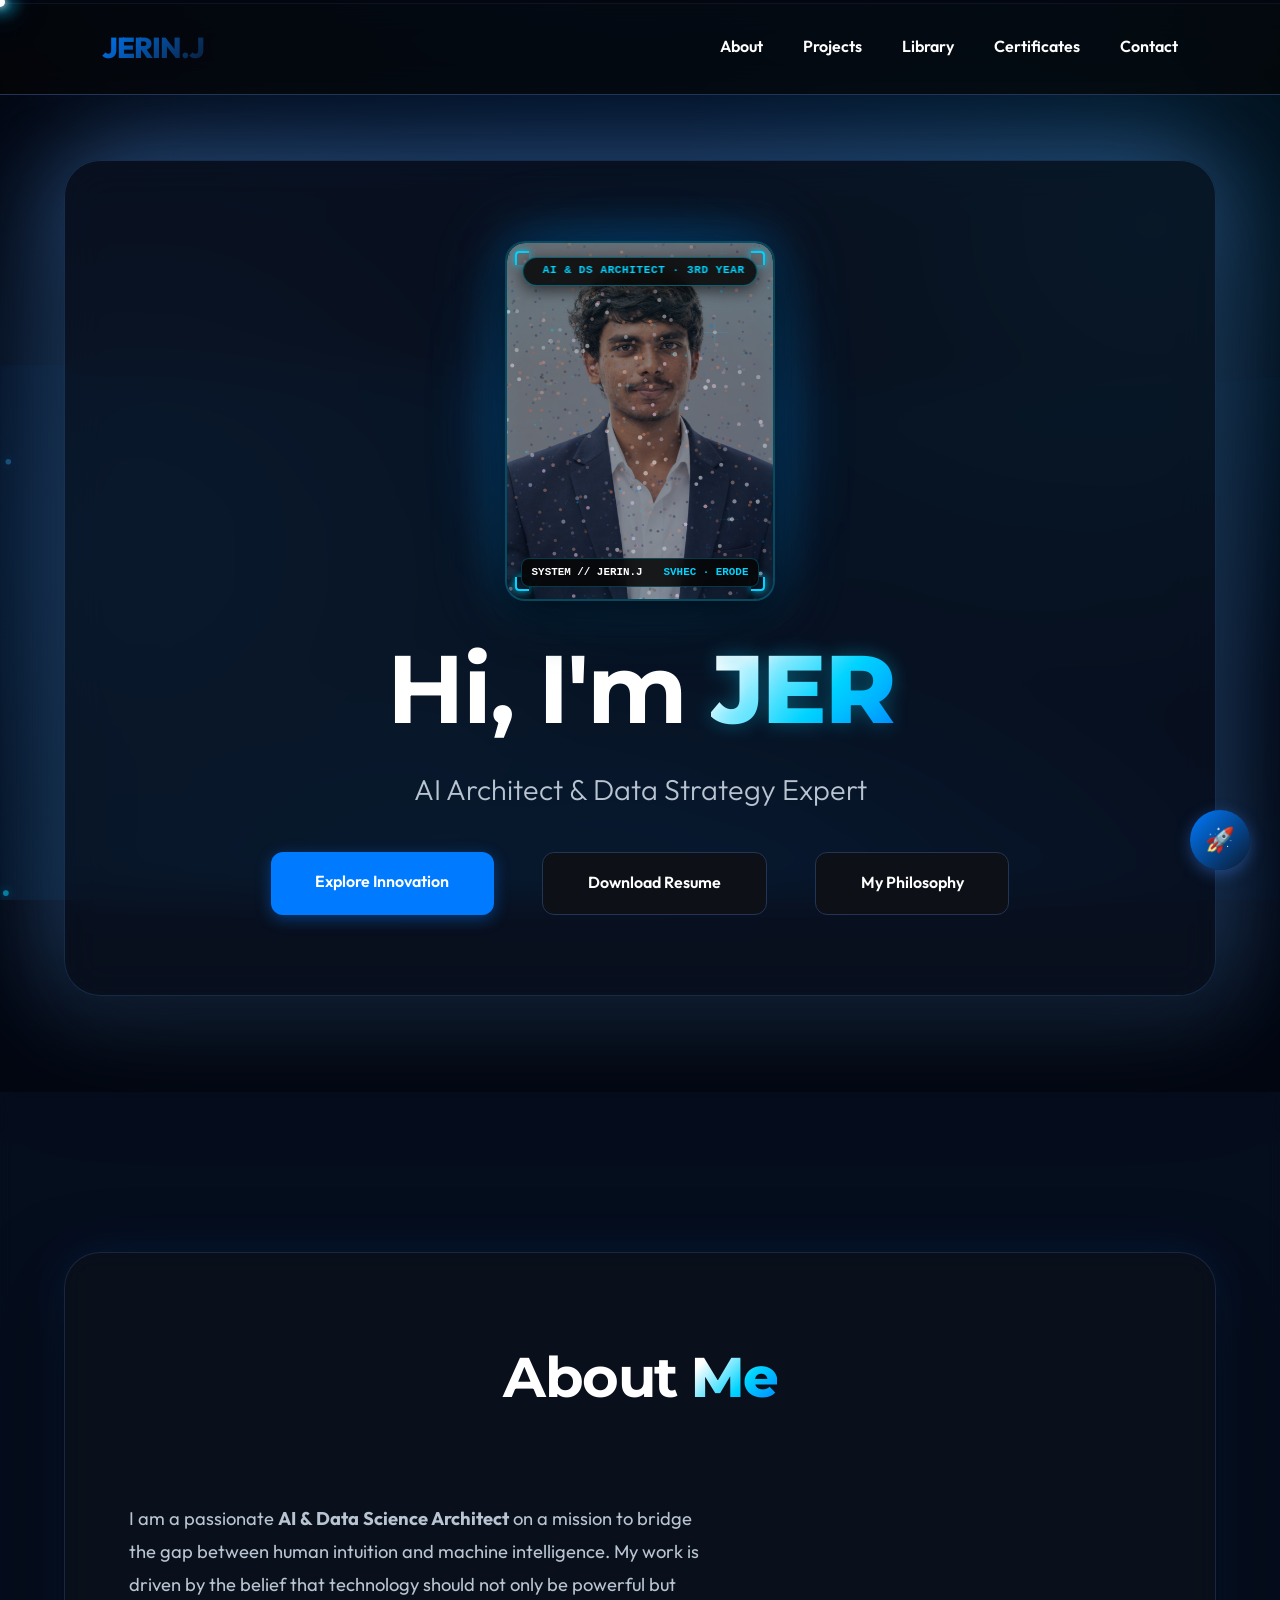
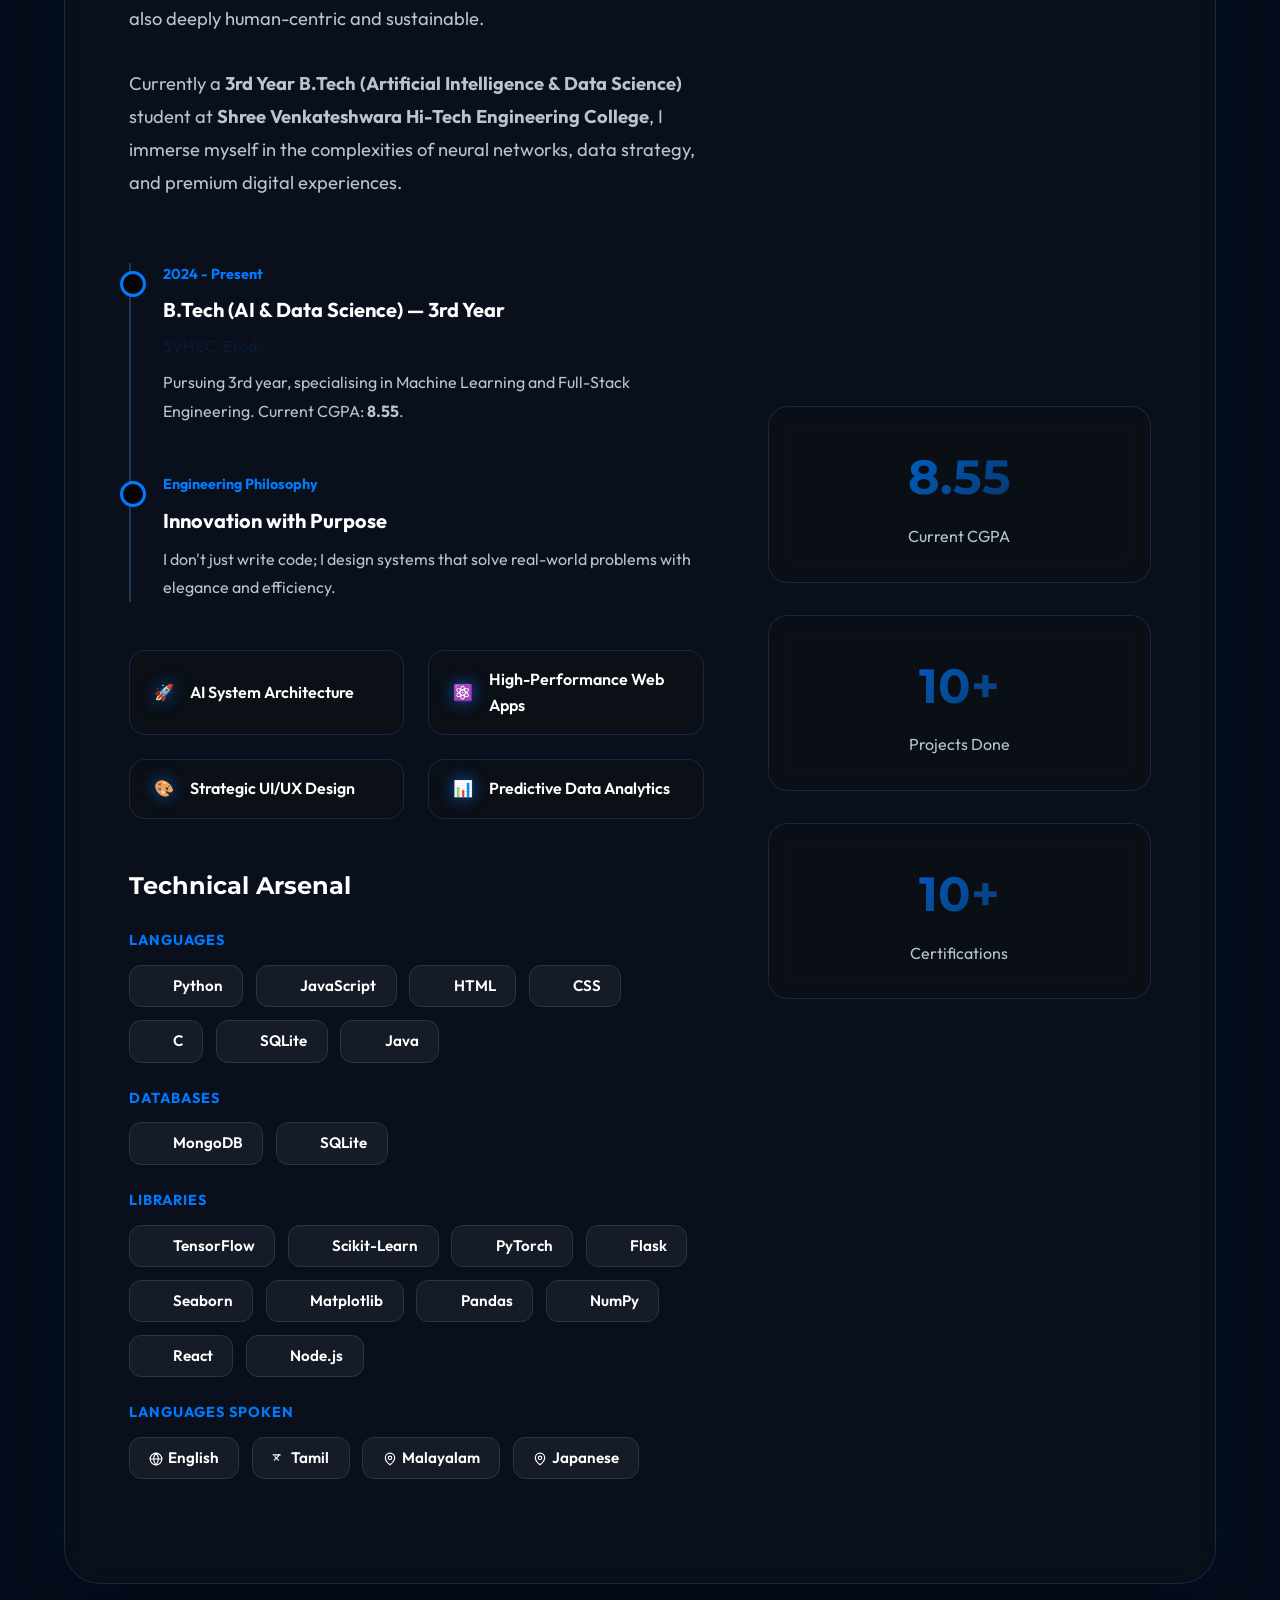
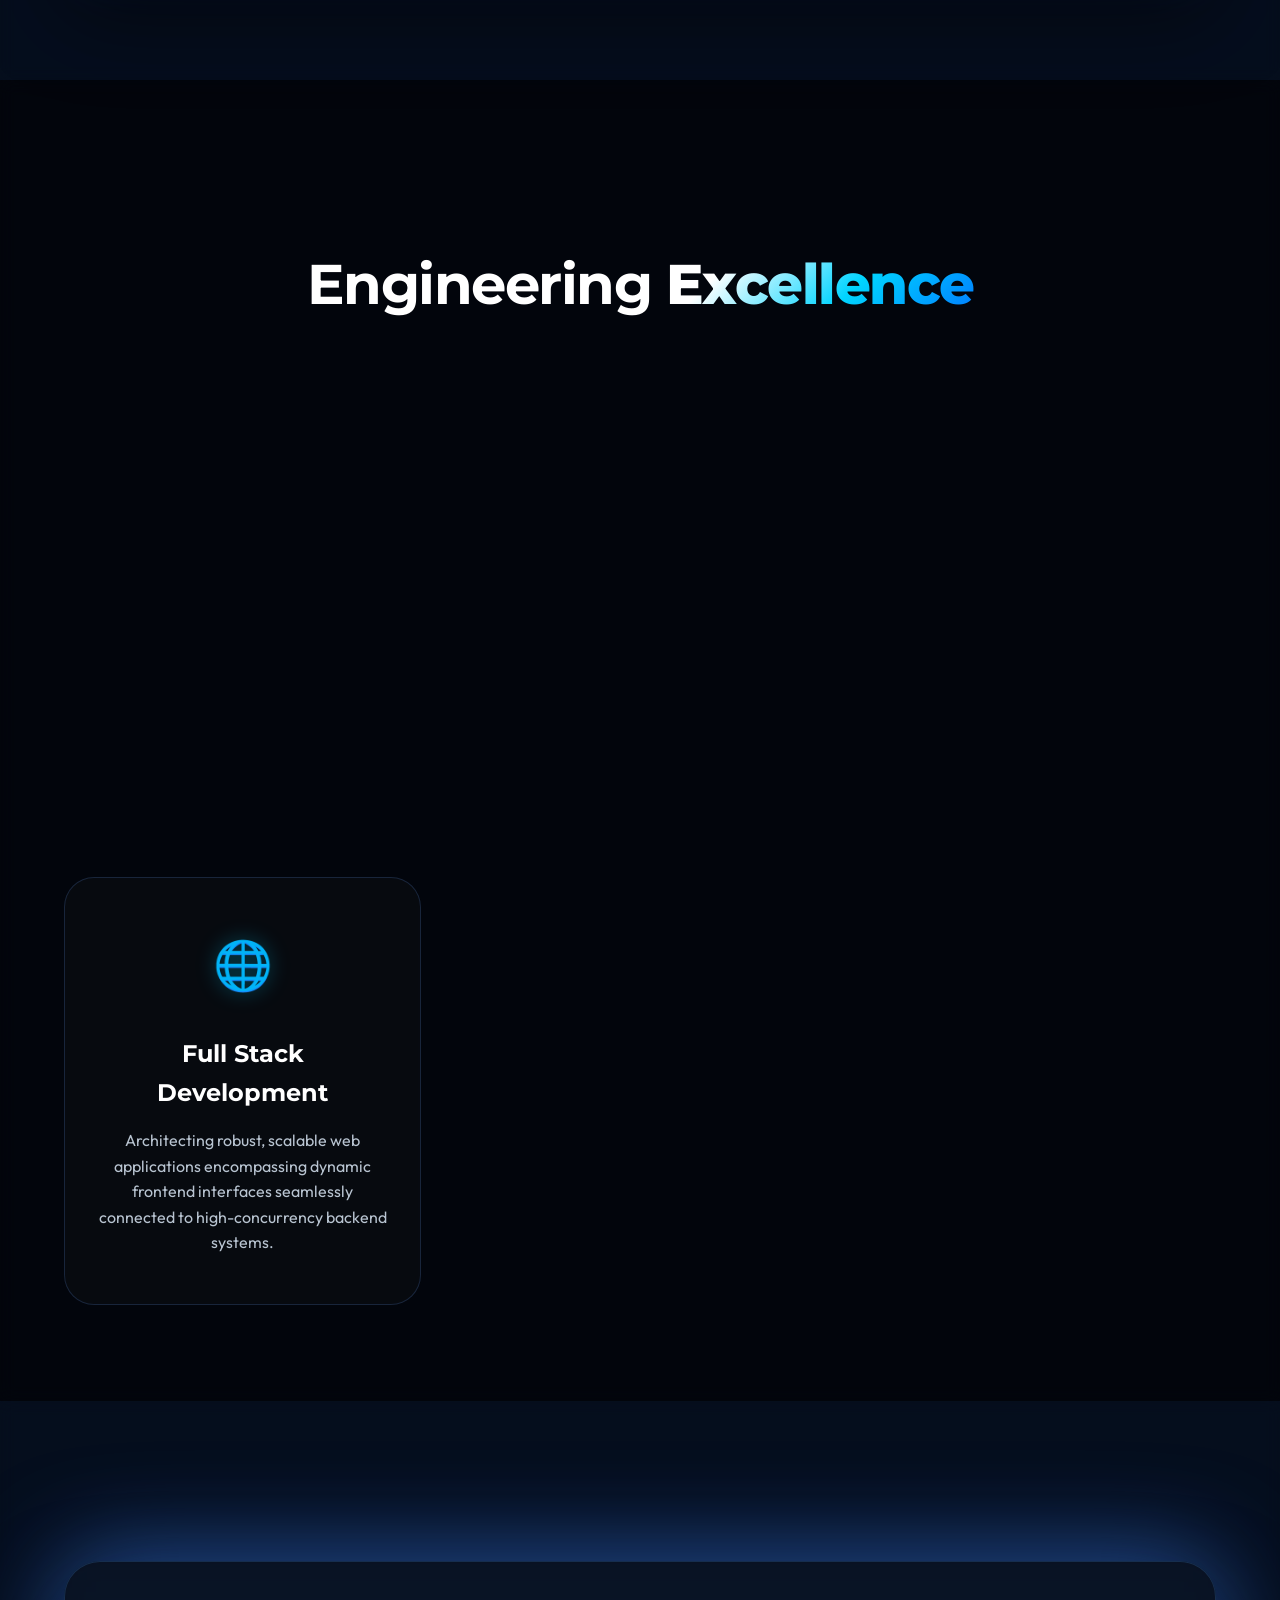
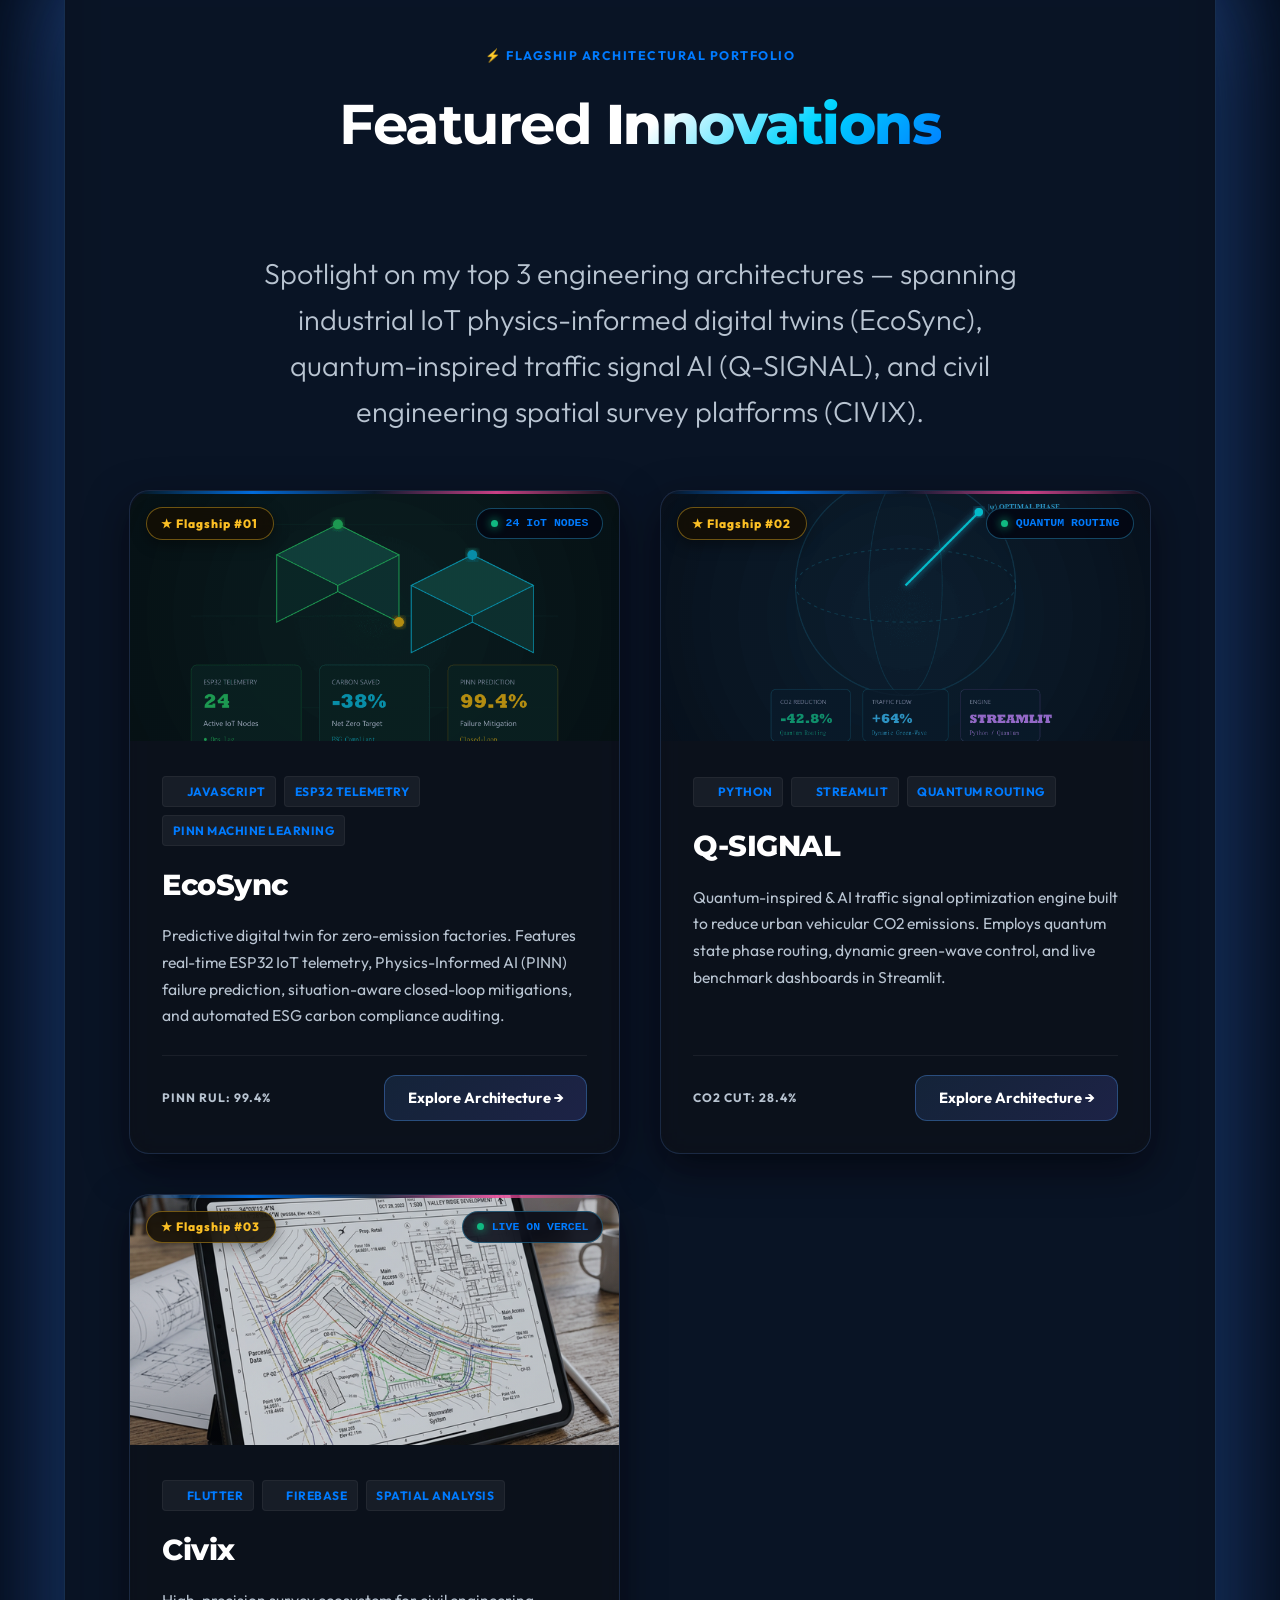
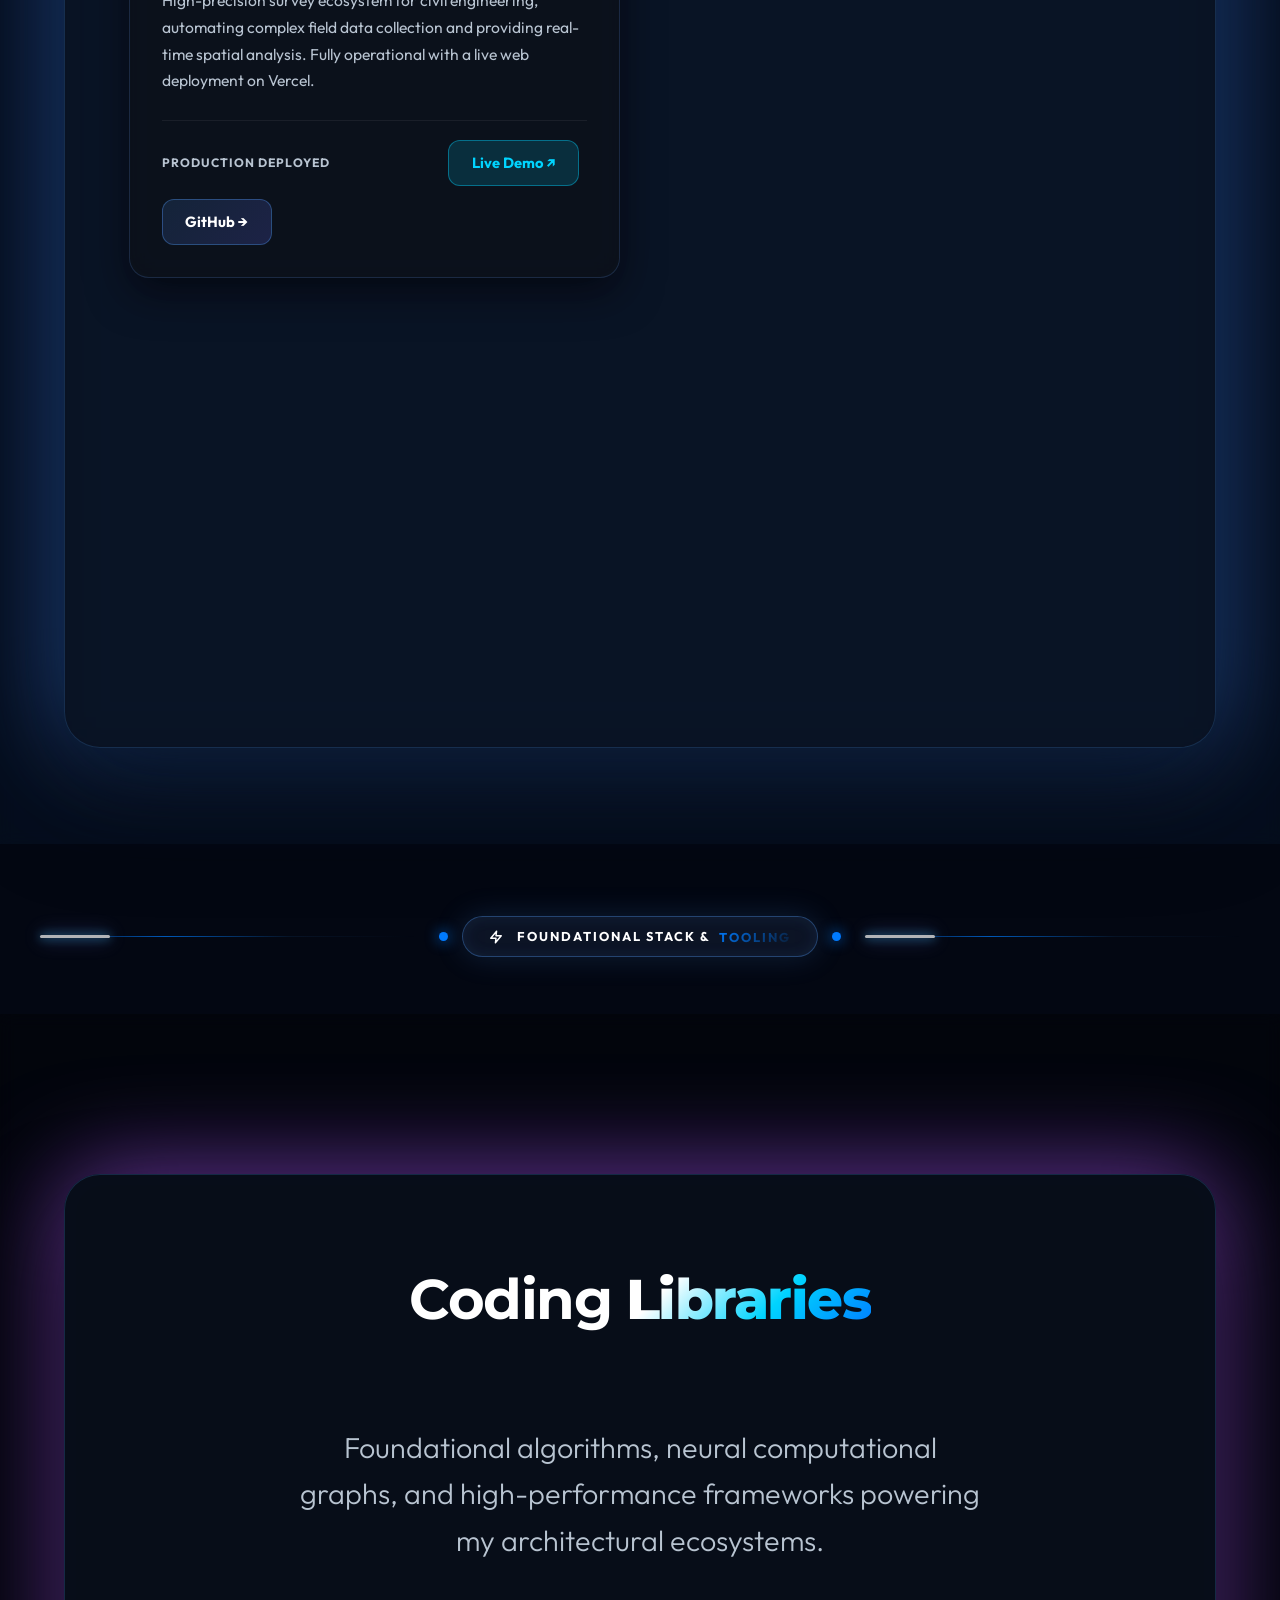
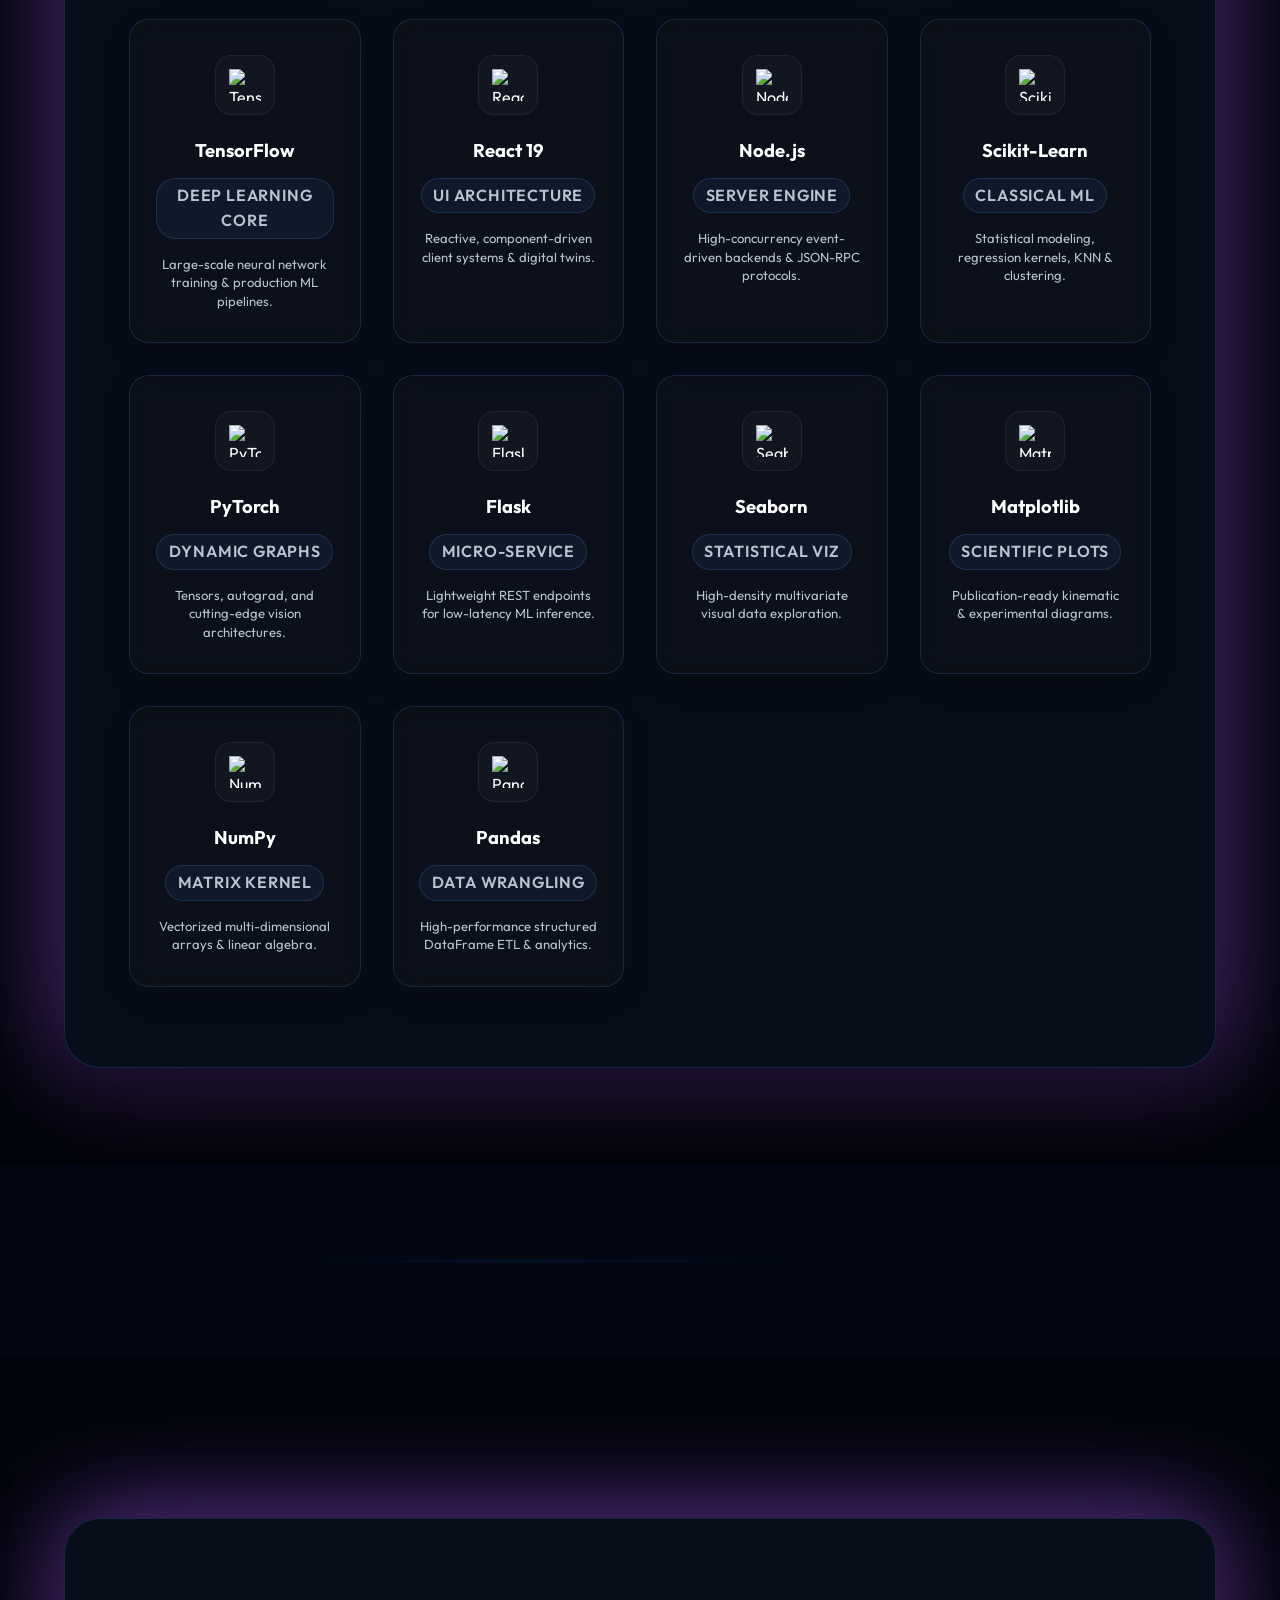
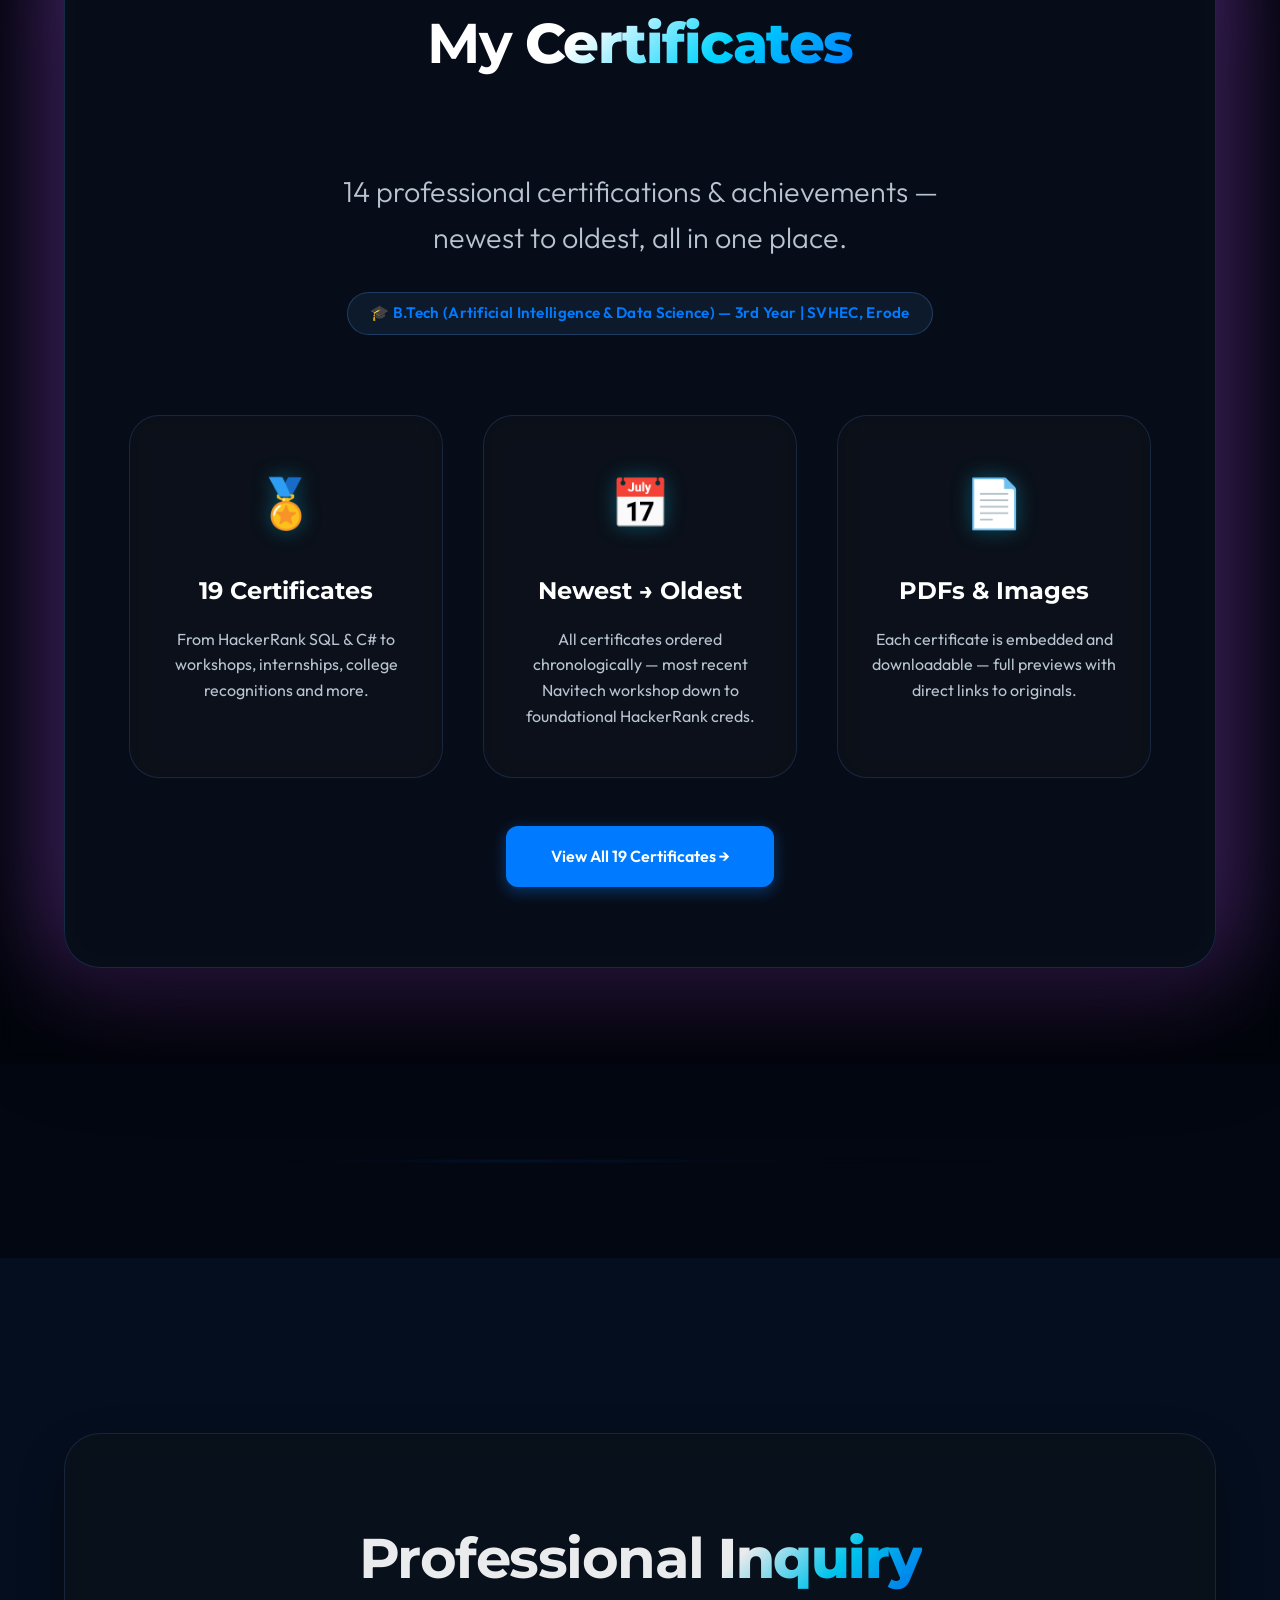
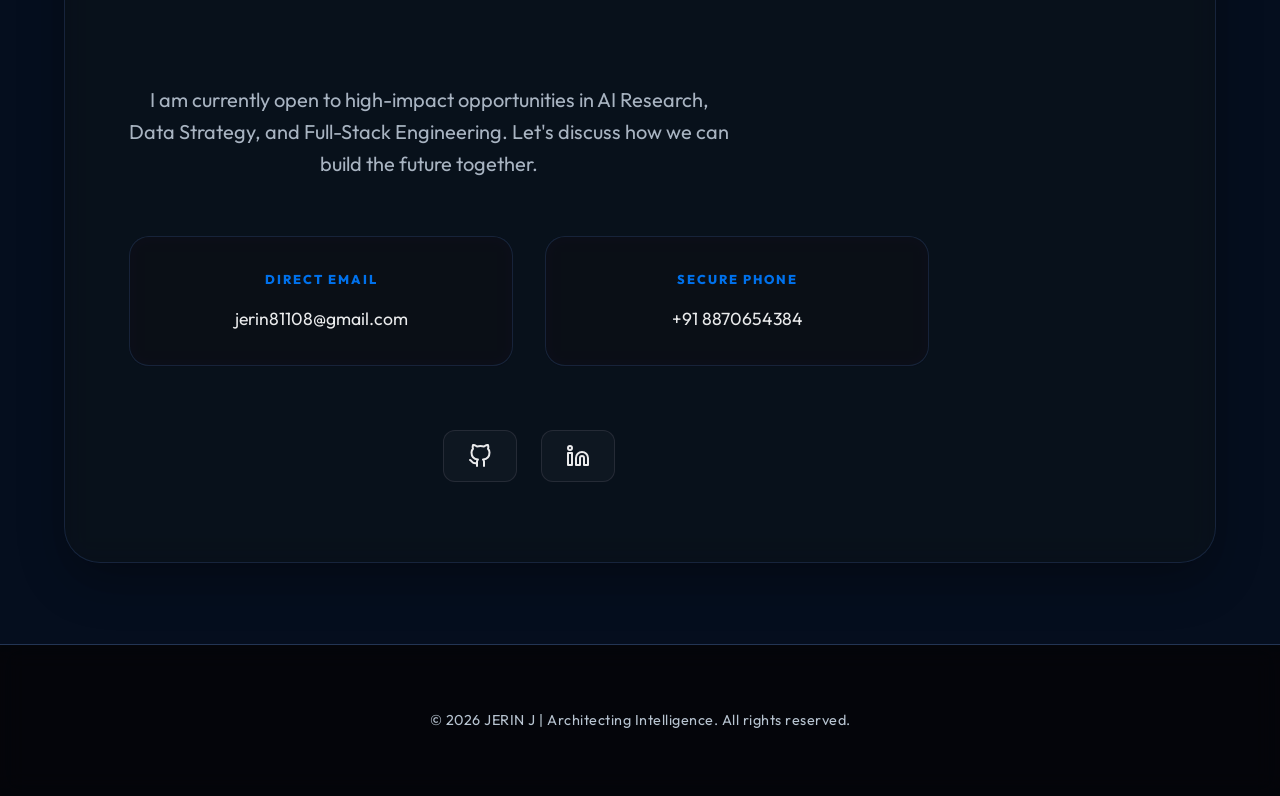
==== commit 9da59b1a: "feat: add star portrait visualization data and canvas overlay" ====
--- a/index.html
+++ b/index.html
@@ -260,8 +260,8 @@
     </style>
 </head>
 
-<body>
-    <!-- Deep Space & Cosmic Ocean Ambient Canvas -->
+<body>
+    <!-- Deep Space & Cosmic Ocean Ambient Canvas -->
     <canvas id="cosmicOceanCanvas" class="cosmic-ocean-canvas"></canvas>
     <!-- Scroll Progress Line -->
     <div class="scroll-progress-container">
@@ -286,27 +286,28 @@
     <main>
         <section id="home" class="hero fade-in">
             <div class="section-segment active-segment" data-theme="about">
-                <div class="profile-showcase-wrapper fade-in">
-                    <div class="profile-card-holosphere" data-tilt data-tilt-max="10" data-tilt-speed="400" data-tilt-glare data-tilt-max-glare="0.25">
-                        <div class="profile-hud-corner tl"></div>
-                        <div class="profile-hud-corner tr"></div>
-                        <div class="profile-hud-corner bl"></div>
-                        <div class="profile-hud-corner br"></div>
-                        
-                        <div class="profile-status-badge">
-                            <span class="pulse-dot"></span> AI &amp; DS ARCHITECT · 3RD YEAR
-                        </div>
-
-                        <div class="profile-photo-frame">
-                            <img src="images/pic.jpeg" alt="JERIN J - AI & Data Science Architect" class="profile-photo-full" loading="eager">
-                            <div class="profile-scanline-fx"></div>
-                        </div>
-
-                        <div class="profile-hud-footer">
-                            <span class="hud-callsign">SYSTEM // JERIN.J</span>
-                            <span class="hud-status">SVHEC · ERODE</span>
-                        </div>
-                    </div>
+                <div class="profile-showcase-wrapper fade-in">
+                    <div class="profile-card-holosphere" data-tilt data-tilt-max="10" data-tilt-speed="400" data-tilt-glare data-tilt-max-glare="0.25">
+                        <div class="profile-hud-corner tl"></div>
+                        <div class="profile-hud-corner tr"></div>
+                        <div class="profile-hud-corner bl"></div>
+                        <div class="profile-hud-corner br"></div>
+                        
+                        <div class="profile-status-badge">
+                            <span class="pulse-dot"></span> AI &amp; DS ARCHITECT · 3RD YEAR
+                        </div>
+
+                        <div class="profile-photo-frame" id="profilePhotoFrame">
+                            <img src="images/pic.jpeg" alt="JERIN J - AI & Data Science Architect" class="profile-photo-full" id="profilePhotoFull" loading="eager">
+                            <canvas id="starPortraitCanvas" class="star-portrait-canvas"></canvas>
+                            <div class="profile-scanline-fx"></div>
+                        </div>
+
+                        <div class="profile-hud-footer">
+                            <span class="hud-callsign">SYSTEM // JERIN.J</span>
+                            <span class="hud-status">SVHEC · ERODE</span>
+                        </div>
+                    </div>
                 </div>
                 <h1>Hi, I'm <span id="dynamic-name" class="gradient-text">JERIN J</span></h1>
                 <p class="subtitle">AI Architect & Data Strategy Expert</p>
@@ -590,7 +591,7 @@
                             <p>High-precision survey ecosystem for civil engineering, automating complex field data collection and providing real-time spatial analysis. Fully operational with a live web deployment on Vercel.</p>
                             <div class="featured-action-bar">
                                 <span class="featured-badge-tag">Production Deployed</span>
-                                <a href="https://bkbuilders.netlify.app" target="_blank" class="featured-repo-btn" style="margin-right: 0.5rem; background: rgba(0, 212, 255, 0.15); border: 1px solid rgba(0, 212, 255, 0.4); color: #00d4ff;">
+                                <a href="https://bkbuilder.netlify.app" target="_blank" class="featured-repo-btn" style="margin-right: 0.5rem; background: rgba(0, 212, 255, 0.15); border: 1px solid rgba(0, 212, 255, 0.4); color: #00d4ff;">
                                     Live Demo ↗
                                 </a>
                                 <a href="https://github.com/jerin81108/CIVIX" target="_blank" class="featured-repo-btn">
@@ -822,6 +823,7 @@
 
     <script src="https://cdnjs.cloudflare.com/ajax/libs/vanilla-tilt/1.8.0/vanilla-tilt.min.js" defer></script>
     <script src="portfolio-sync.js" defer></script>
+    <script src="js/star-portrait-data.js" defer></script>
     <script src="script.js" defer></script>
     <script src="github-explorer.js" defer></script>
 </body>
--- a/style.css
+++ b/style.css
@@ -2788,31 +2788,51 @@
    75% Dark, 20% Electric Blue, 5% Neon Cyan
    ═══════════════════════════════════════════════════════════════════════════ */
 
-/* Hero Section: Black background with blue gradient */
+/* ── Translucent Glassmorphic Content Overlays (Shows Cosmic Space/Ocean Background) ── */
 section#home,
 section.hero {
-    background: radial-gradient(ellipse at 50% 25%, rgba(0, 123, 255, 0.14) 0%, transparent 68%), #050505 !important;
-}
-
-/* About Section: Midnight Blue (#0A192F) */
+    background: transparent !important;
+}
+
 section#about,
 section.about {
-    background: #0A192F !important;
+    background: rgba(10, 25, 47, 0.42) !important;
+    backdrop-filter: blur(8px) !important;
+    -webkit-backdrop-filter: blur(8px) !important;
 }
 section#about .section-segment {
-    background: rgba(13, 17, 23, 0.78) !important;
-    border: 1px solid #233554 !important;
-    box-shadow: 0 30px 80px rgba(0, 0, 0, 0.6), 0 0 45px rgba(0, 123, 255, 0.12) !important;
-}
-
-/* Skills: Dark cards (#0D1117) with blue icons */
+    background: rgba(13, 17, 23, 0.58) !important;
+    border: 1px solid rgba(35, 53, 84, 0.65) !important;
+    box-shadow: 0 30px 80px rgba(0, 0, 0, 0.55), 0 0 45px rgba(0, 123, 255, 0.14) !important;
+    backdrop-filter: blur(14px) !important;
+    -webkit-backdrop-filter: blur(14px) !important;
+}
+
+/* Excellence / Services Section */
+section#excellence,
+section.excellence {
+    background: rgba(5, 5, 5, 0.38) !important;
+    backdrop-filter: blur(8px) !important;
+    -webkit-backdrop-filter: blur(8px) !important;
+}
+.service-card {
+    background: rgba(13, 17, 23, 0.55) !important;
+    border: 1px solid rgba(35, 53, 84, 0.65) !important;
+    backdrop-filter: blur(12px) !important;
+    -webkit-backdrop-filter: blur(12px) !important;
+}
+
+/* Skills: Translucent Charcoal cards with blue icons */
 .skills-grid .skill-item {
-    background: #0D1117 !important;
-    border: 1px solid #233554 !important;
+    background: rgba(13, 17, 23, 0.62) !important;
+    border: 1px solid rgba(35, 53, 84, 0.65) !important;
     color: #FFFFFF !important;
+    backdrop-filter: blur(10px) !important;
+    -webkit-backdrop-filter: blur(10px) !important;
     transition: all 0.3s ease !important;
 }
 .skills-grid .skill-item:hover {
+    background: rgba(13, 17, 23, 0.8) !important;
     border-color: #007BFF !important;
     box-shadow: 0 8px 25px rgba(0, 123, 255, 0.28) !important;
     transform: translateY(-2px);
@@ -2821,34 +2841,72 @@
     filter: drop-shadow(0 0 8px rgba(0, 123, 255, 0.75));
 }
 
-/* Projects: Black/Charcoal cards (#0D1117) with electric blue borders */
+/* Projects Section & Cards: Semi-Transparent Charcoal with Electric Blue Borders */
+section#projects,
+section.projects {
+    background: rgba(10, 25, 47, 0.42) !important;
+    backdrop-filter: blur(8px) !important;
+    -webkit-backdrop-filter: blur(8px) !important;
+}
 .project-card,
 .featured-card {
-    background: #0D1117 !important;
-    border: 1px solid #233554 !important;
+    background: rgba(13, 17, 23, 0.62) !important;
+    border: 1px solid rgba(35, 53, 84, 0.7) !important;
     border-radius: 20px !important;
-    box-shadow: 0 15px 40px rgba(0, 0, 0, 0.45) !important;
+    box-shadow: 0 15px 40px rgba(0, 0, 0, 0.5) !important;
+    backdrop-filter: blur(14px) !important;
+    -webkit-backdrop-filter: blur(14px) !important;
 }
 .project-card:hover,
 .featured-card:hover {
+    background: rgba(13, 17, 23, 0.82) !important;
     border-color: #007BFF !important;
     box-shadow: 0 25px 60px rgba(0, 0, 0, 0.7), 0 0 35px rgba(0, 123, 255, 0.35) !important;
 }
 
-/* Contact: Navy background (#0A192F) with cyan buttons (#00D4FF) */
+/* Coding Libraries */
+section#library,
+section.coding-library {
+    background: rgba(5, 5, 5, 0.38) !important;
+    backdrop-filter: blur(8px) !important;
+    -webkit-backdrop-filter: blur(8px) !important;
+}
+.lib-item {
+    background: rgba(13, 17, 23, 0.58) !important;
+    border: 1px solid rgba(35, 53, 84, 0.65) !important;
+    backdrop-filter: blur(12px) !important;
+    -webkit-backdrop-filter: blur(12px) !important;
+}
+
+/* Metric Cards */
+.metric-card {
+    background: rgba(13, 17, 23, 0.58) !important;
+    border: 1px solid rgba(35, 53, 84, 0.65) !important;
+    backdrop-filter: blur(12px) !important;
+    -webkit-backdrop-filter: blur(12px) !important;
+}
+
+/* Contact: Navy background with translucent cards */
 section#contact,
 section.contact {
-    background: #0A192F !important;
+    background: rgba(10, 25, 47, 0.45) !important;
+    backdrop-filter: blur(8px) !important;
+    -webkit-backdrop-filter: blur(8px) !important;
 }
 section#contact .section-segment {
+    background: rgba(13, 17, 23, 0.6) !important;
+    border: 1px solid rgba(35, 53, 84, 0.65) !important;
+    backdrop-filter: blur(14px) !important;
+    -webkit-backdrop-filter: blur(14px) !important;
+}
+section#contact .contact-item {
+    background: rgba(13, 17, 23, 0.62) !important;
+    border: 1px solid rgba(35, 53, 84, 0.65) !important;
+    backdrop-filter: blur(10px) !important;
+    -webkit-backdrop-filter: blur(10px) !important;
+}
+section#contact .contact-item:hover {
     background: rgba(13, 17, 23, 0.8) !important;
-    border: 1px solid #233554 !important;
-}
-section#contact .contact-item {
-    background: #0D1117 !important;
-    border: 1px solid #233554 !important;
-}
-section#contact .contact-item:hover {
     border-color: #007BFF !important;
     box-shadow: 0 8px 30px rgba(0, 123, 255, 0.25) !important;
 }
@@ -2869,6 +2927,20 @@
     transform: scale(1.05) !important;
 }
 
+/* Navigation bar translucency */
+nav {
+    background: rgba(5, 5, 5, 0.68) !important;
+    backdrop-filter: blur(18px) !important;
+    -webkit-backdrop-filter: blur(18px) !important;
+}
+
+/* Footer translucency */
+footer {
+    background: rgba(5, 5, 5, 0.6) !important;
+    backdrop-filter: blur(12px) !important;
+    -webkit-backdrop-filter: blur(12px) !important;
+}
+
 /* Primary buttons: Electric Blue (#007BFF) */
 .cta-button {
     background: #007BFF !important;
@@ -2909,3 +2981,43 @@
     background-clip: text !important;
     -webkit-text-fill-color: transparent !important;
 }
+
+
+/* ── Star Cluster Portrait Canvas ── */
+.star-portrait-canvas {
+    position: absolute;
+    inset: 0;
+    width: 100%;
+    height: 100%;
+    pointer-events: none;
+    z-index: 6;
+    border-radius: 18px;
+}
+
+/* Photorealistic Cosmic Disintegration Portrait */
+#profilePhotoFull {
+    position: absolute;
+    inset: 0;
+    width: 100%;
+    height: 100%;
+    object-fit: cover;
+    object-position: center top;
+    display: block;
+    border-radius: 18px;
+    z-index: 2;
+    opacity: 1;
+    pointer-events: none;
+    transition: opacity 0.12s ease-out, filter 0.12s ease-out, transform 0.12s ease-out;
+    will-change: opacity, filter, transform;
+}
+
+.star-portrait-canvas {
+    position: absolute;
+    inset: 0;
+    width: 100%;
+    height: 100%;
+    pointer-events: auto;
+    z-index: 6;
+    border-radius: 18px;
+    background: transparent;
+}
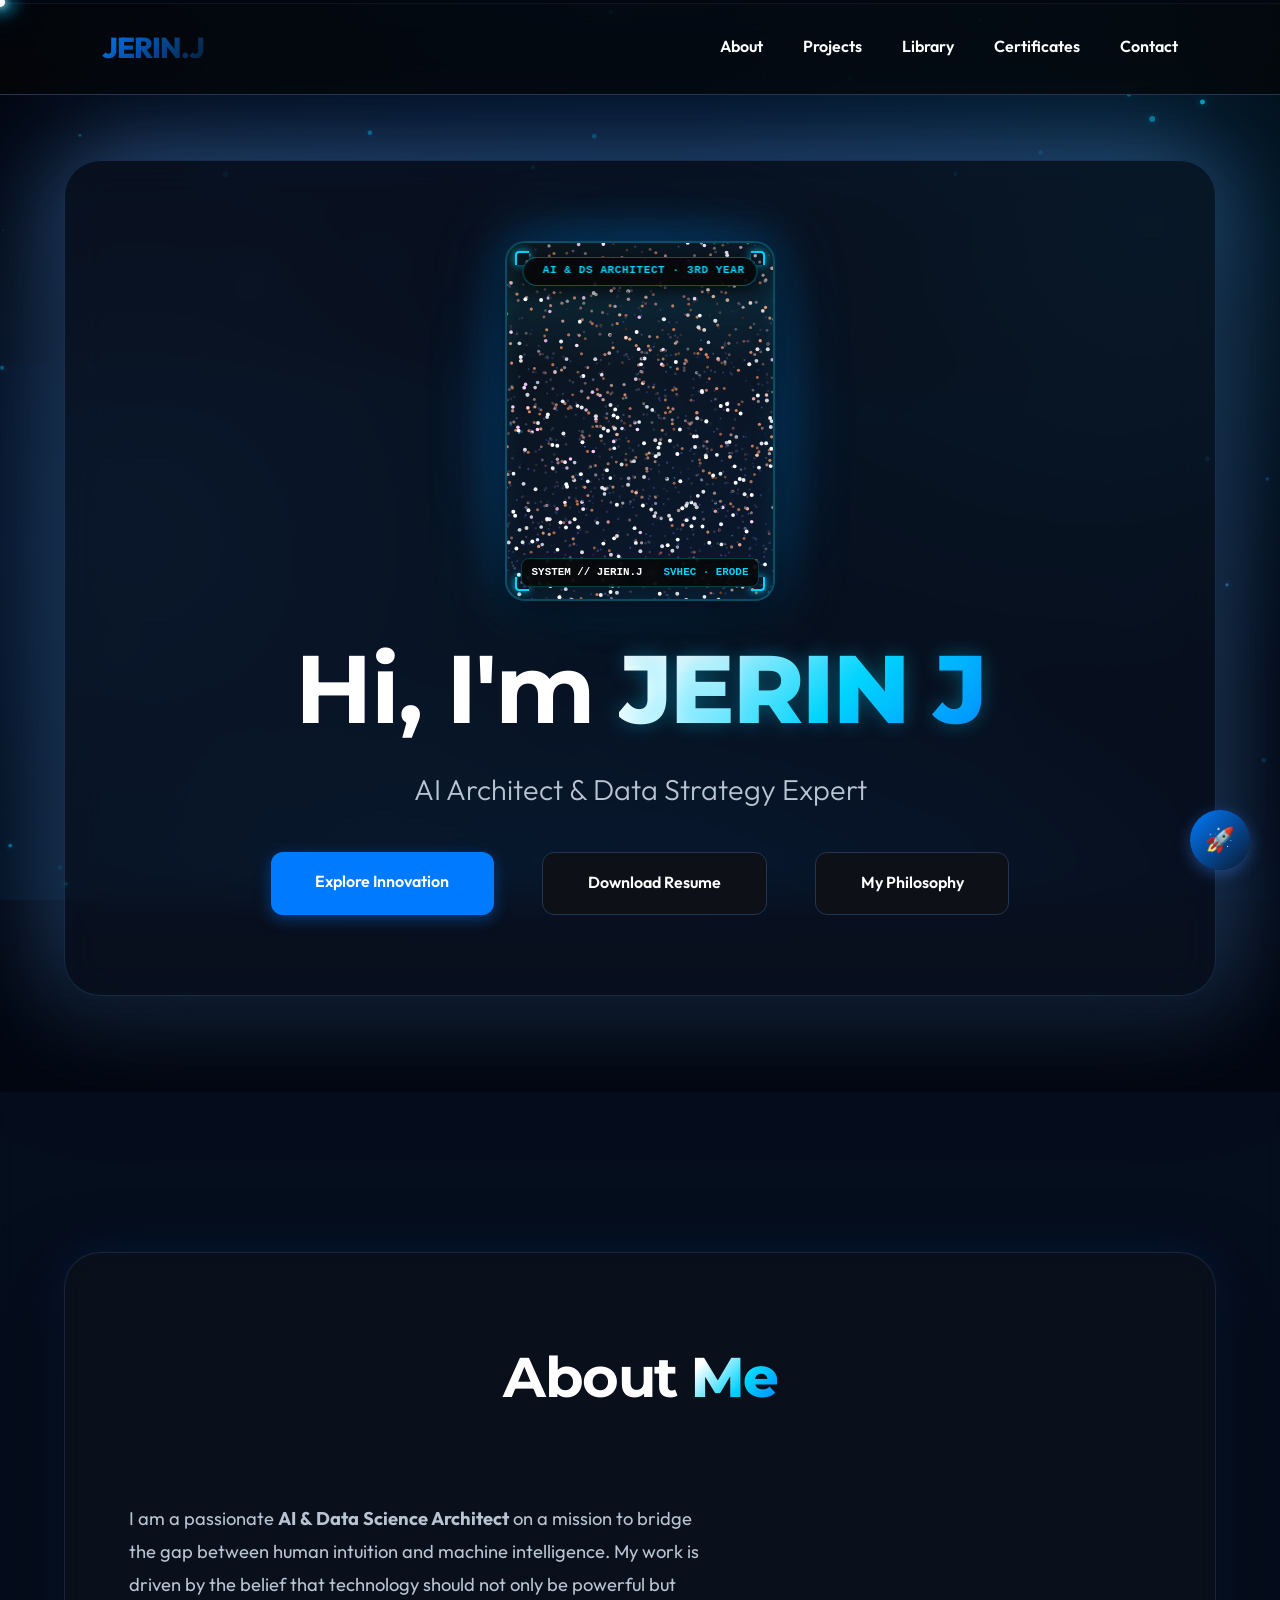
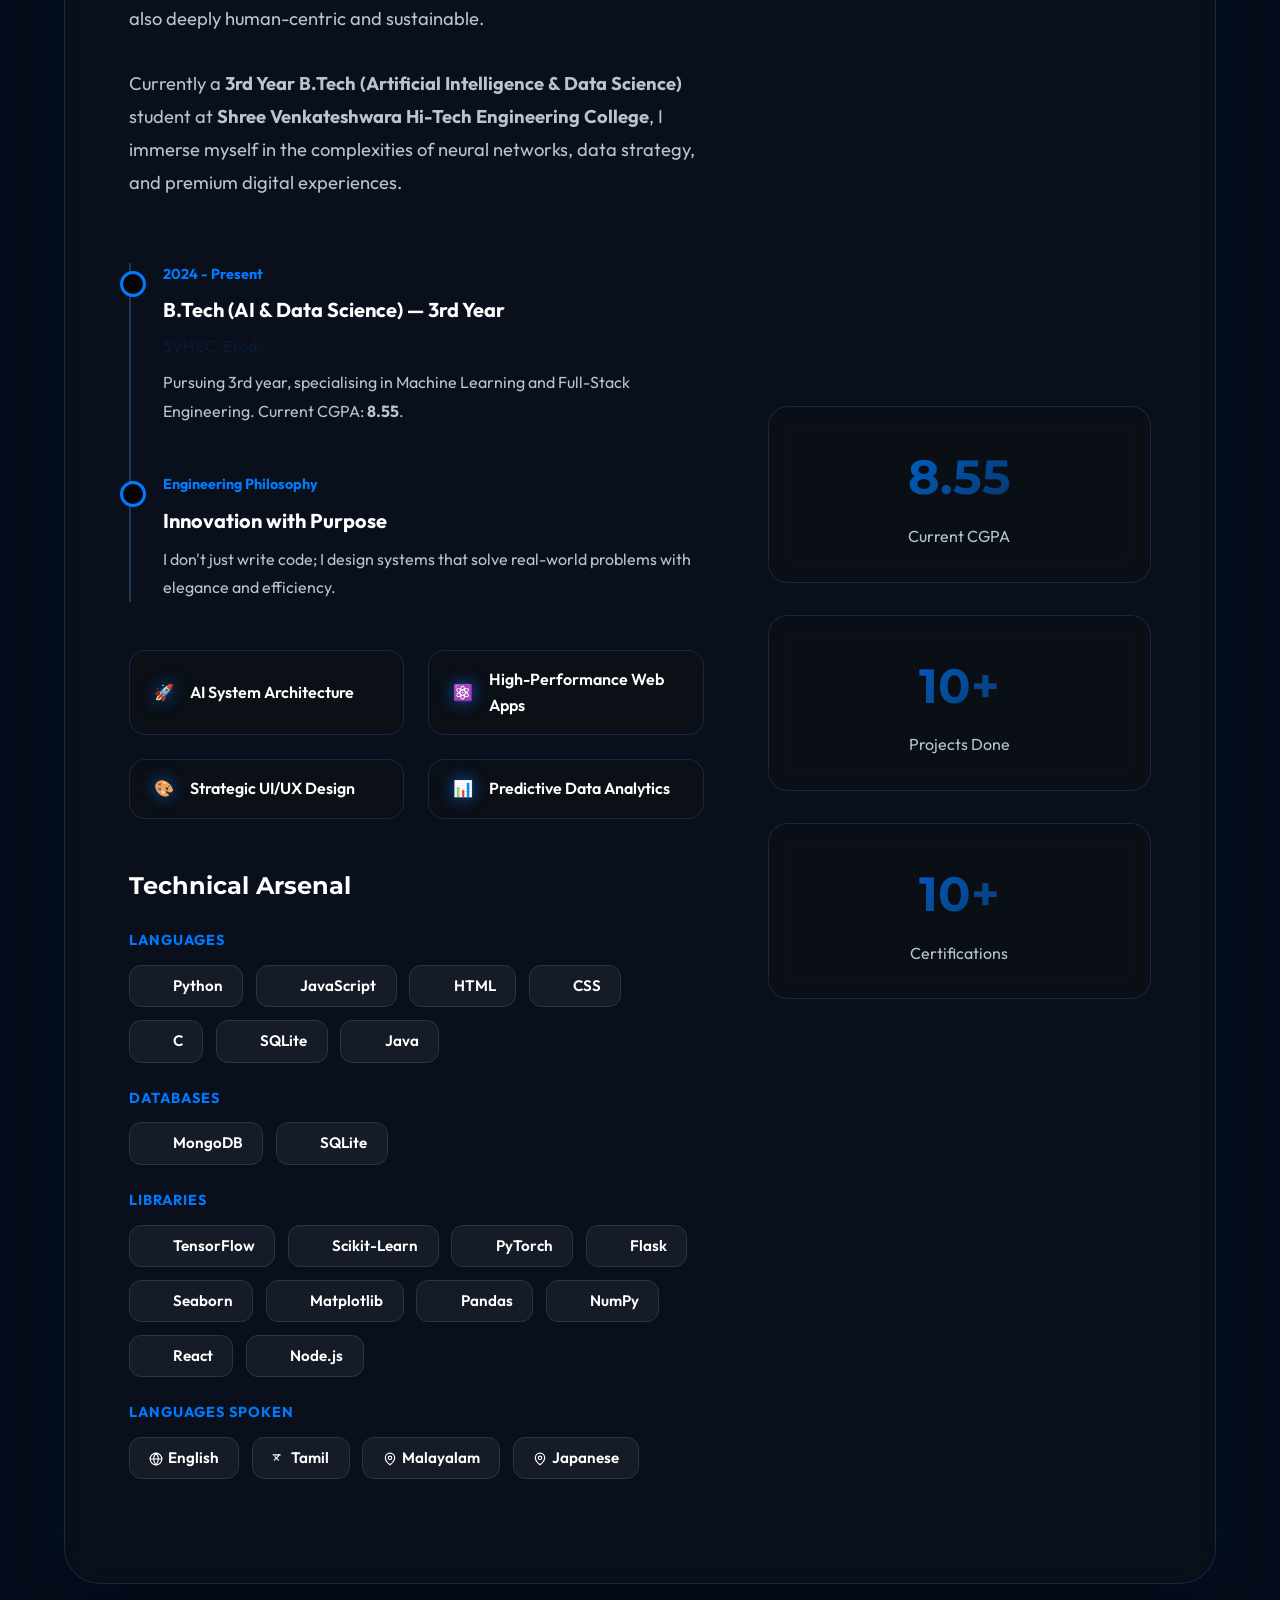
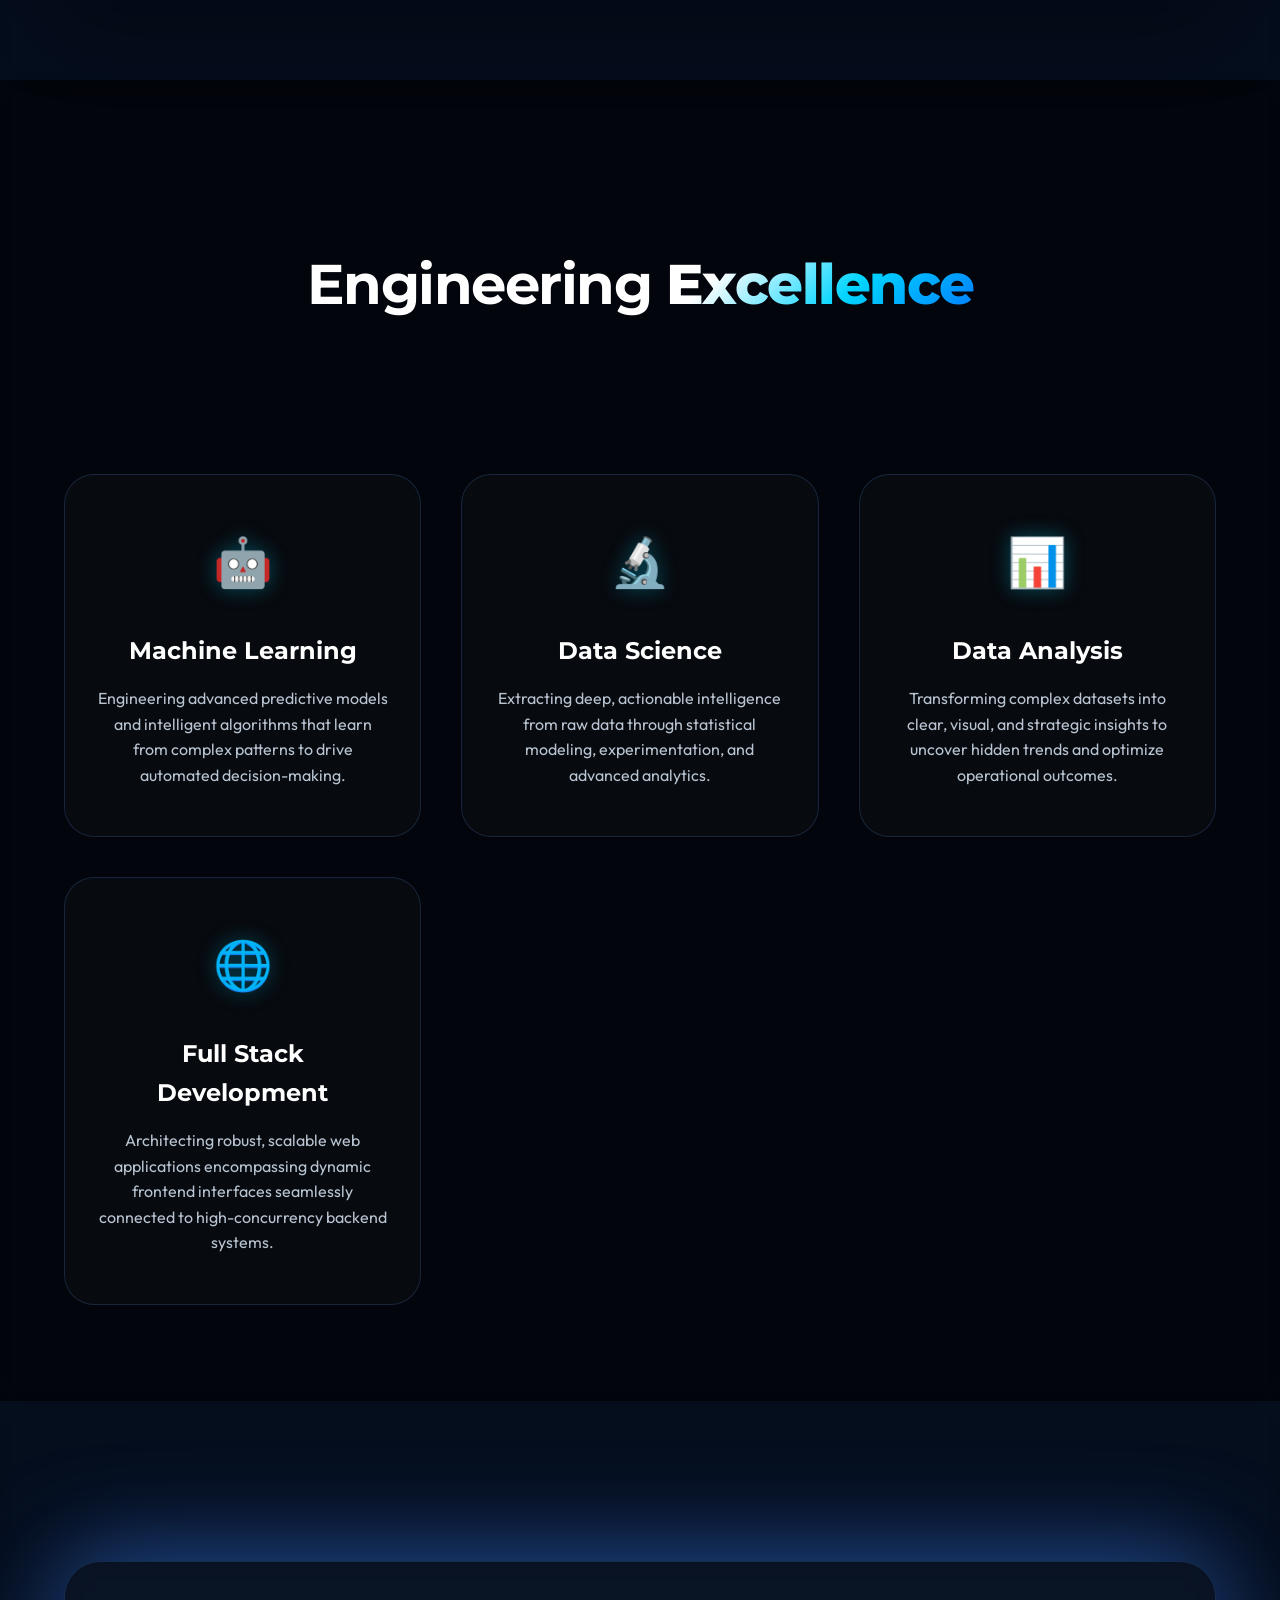
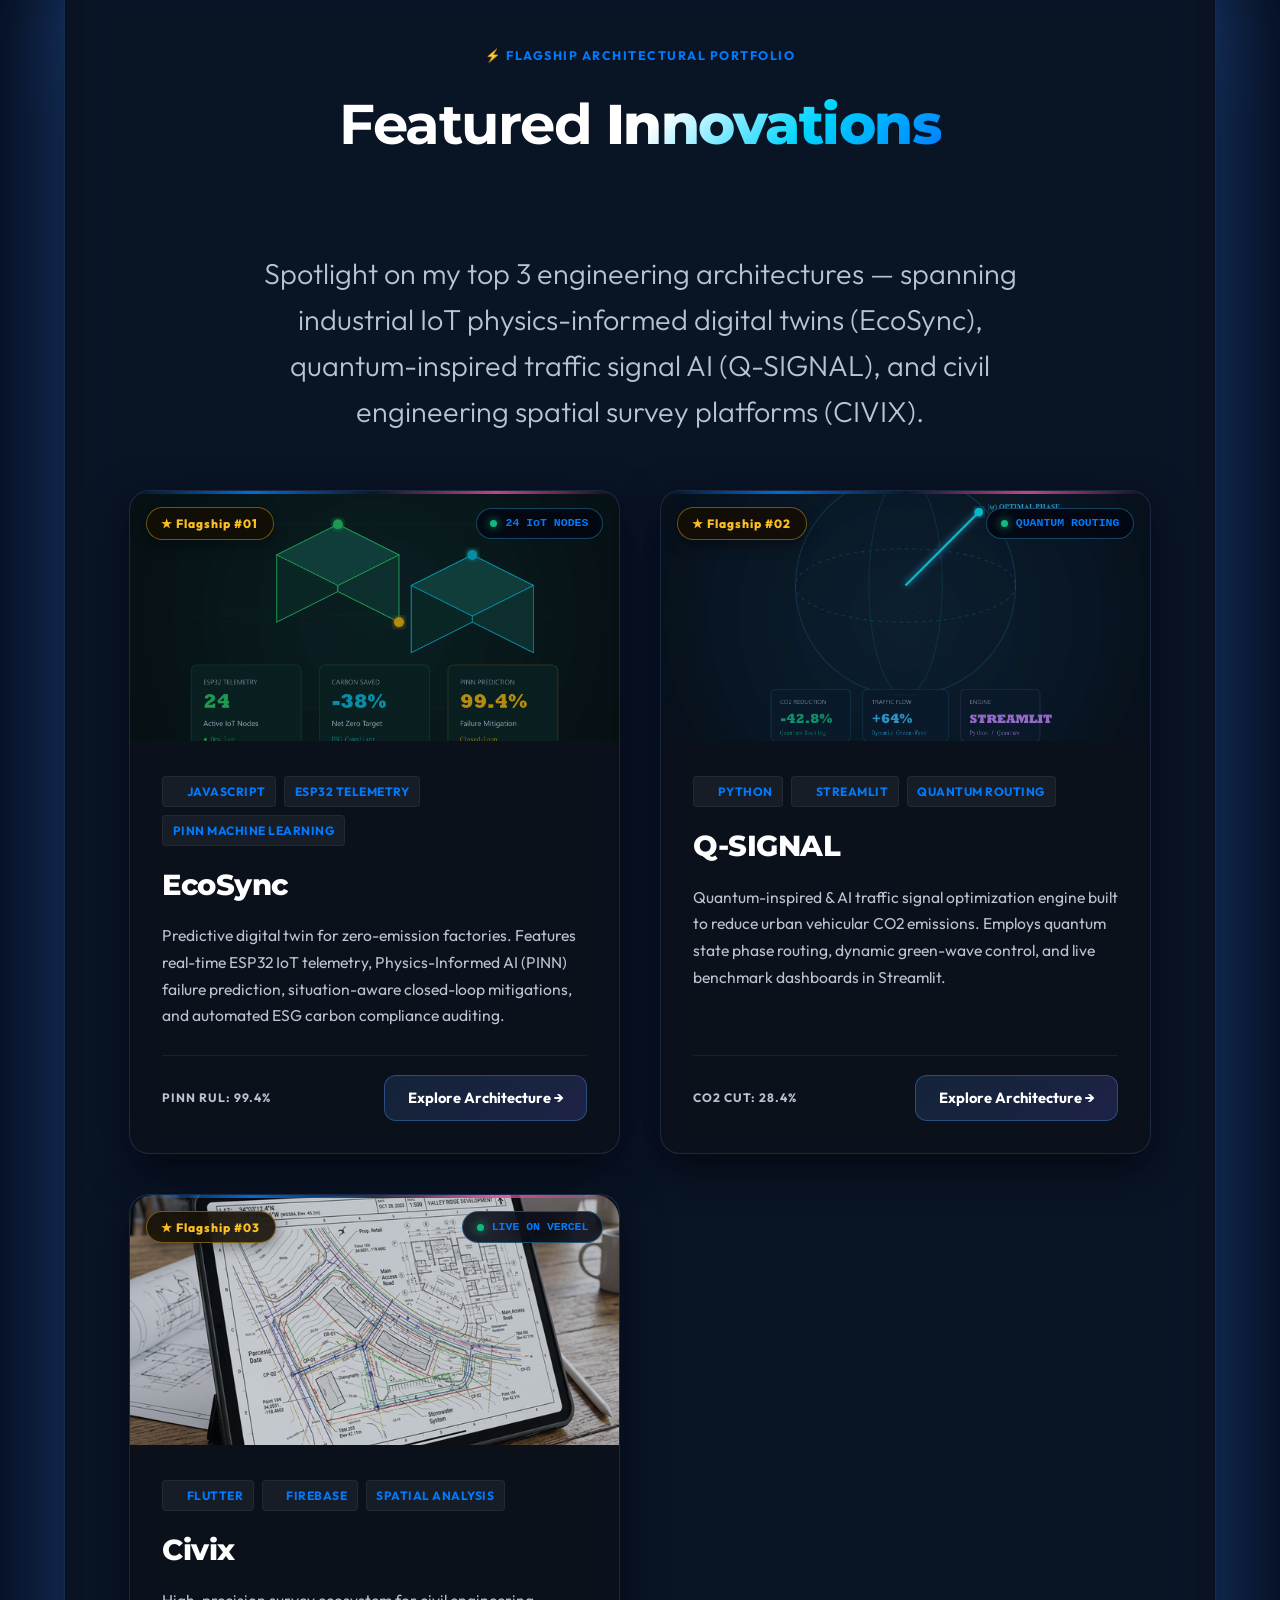
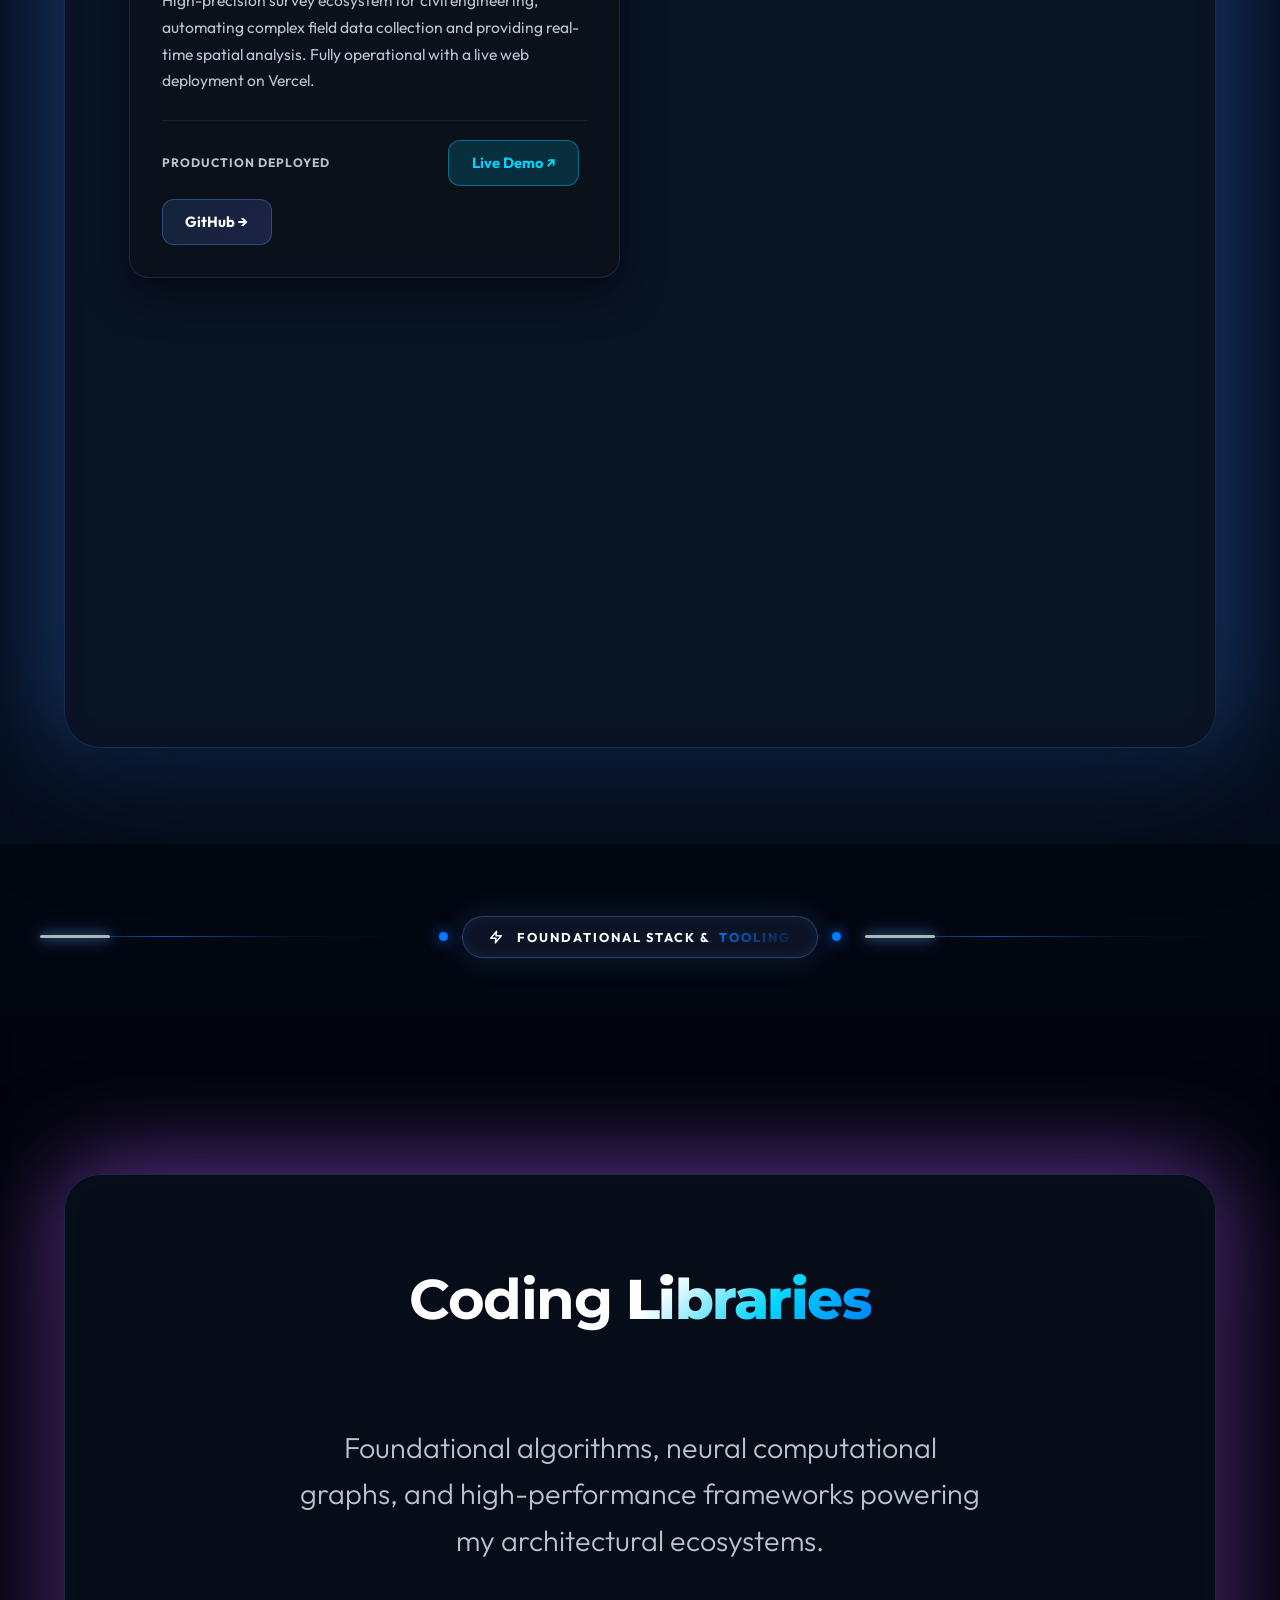
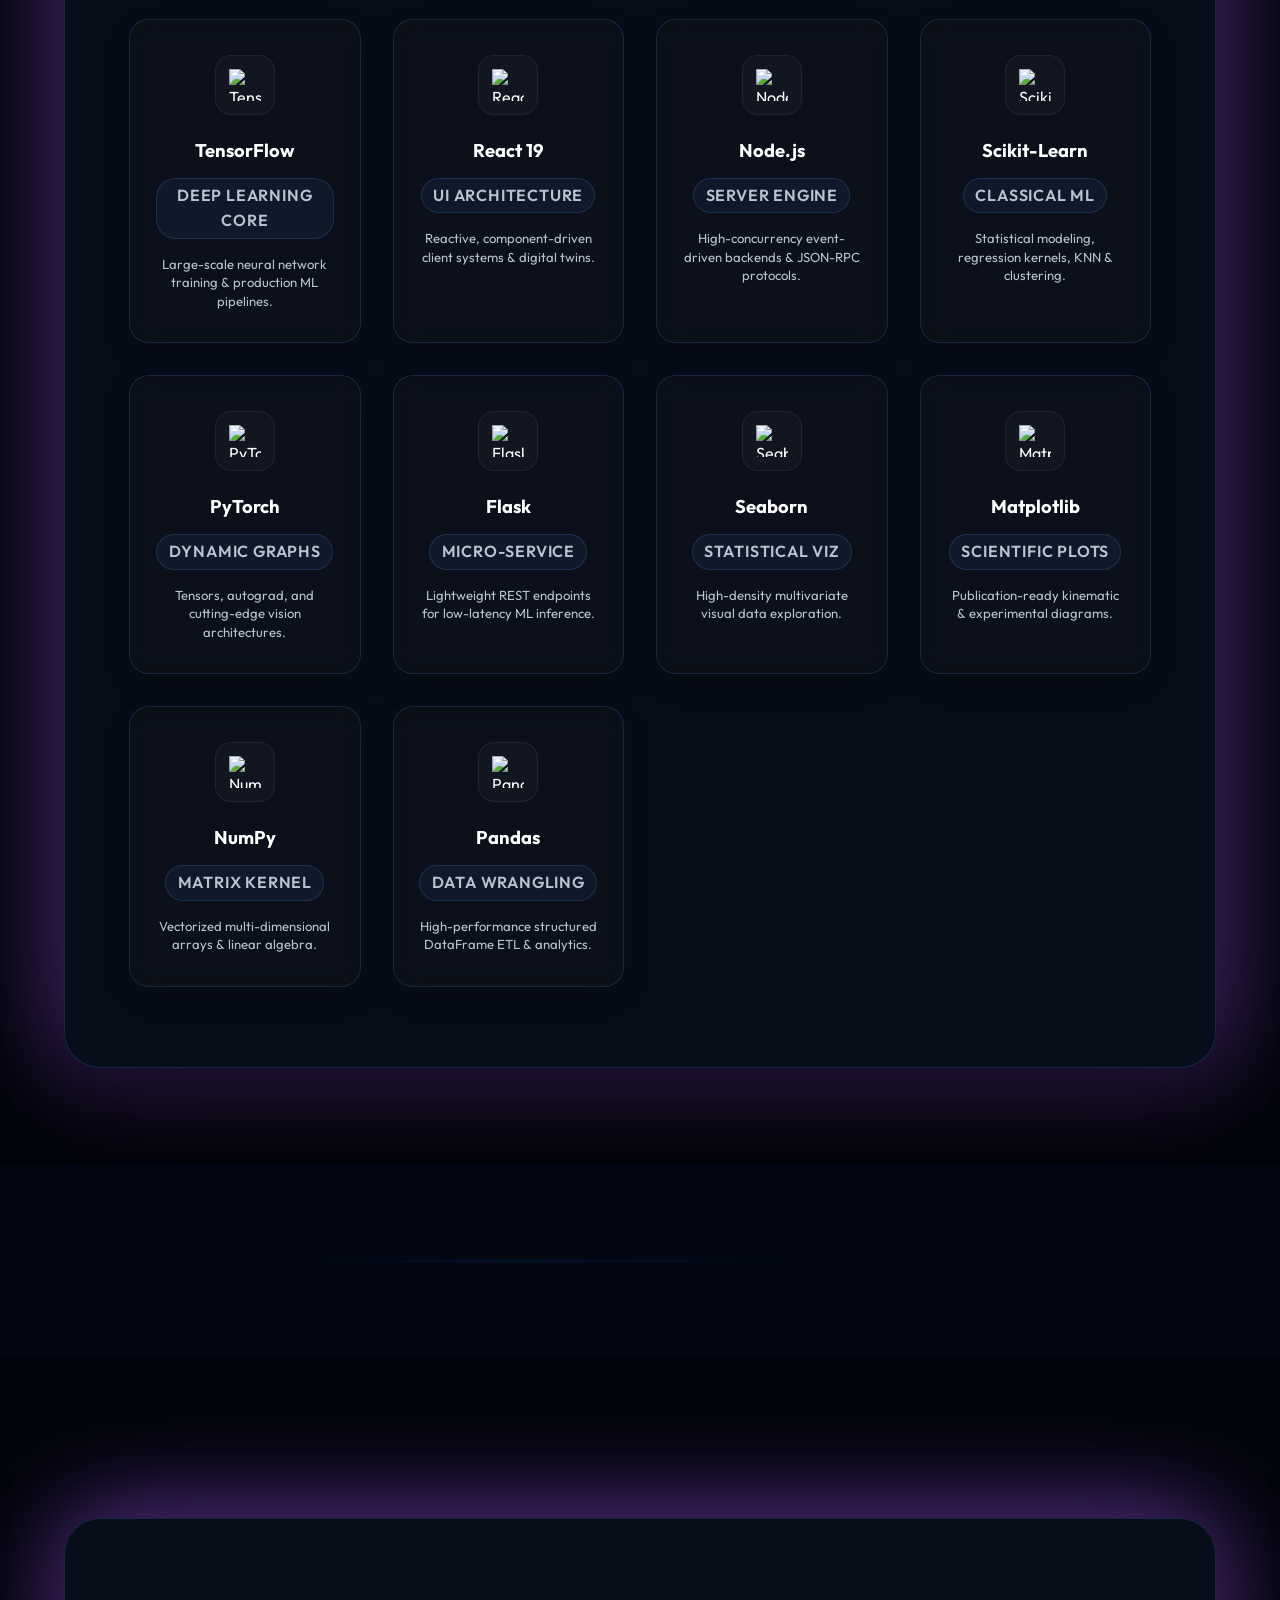
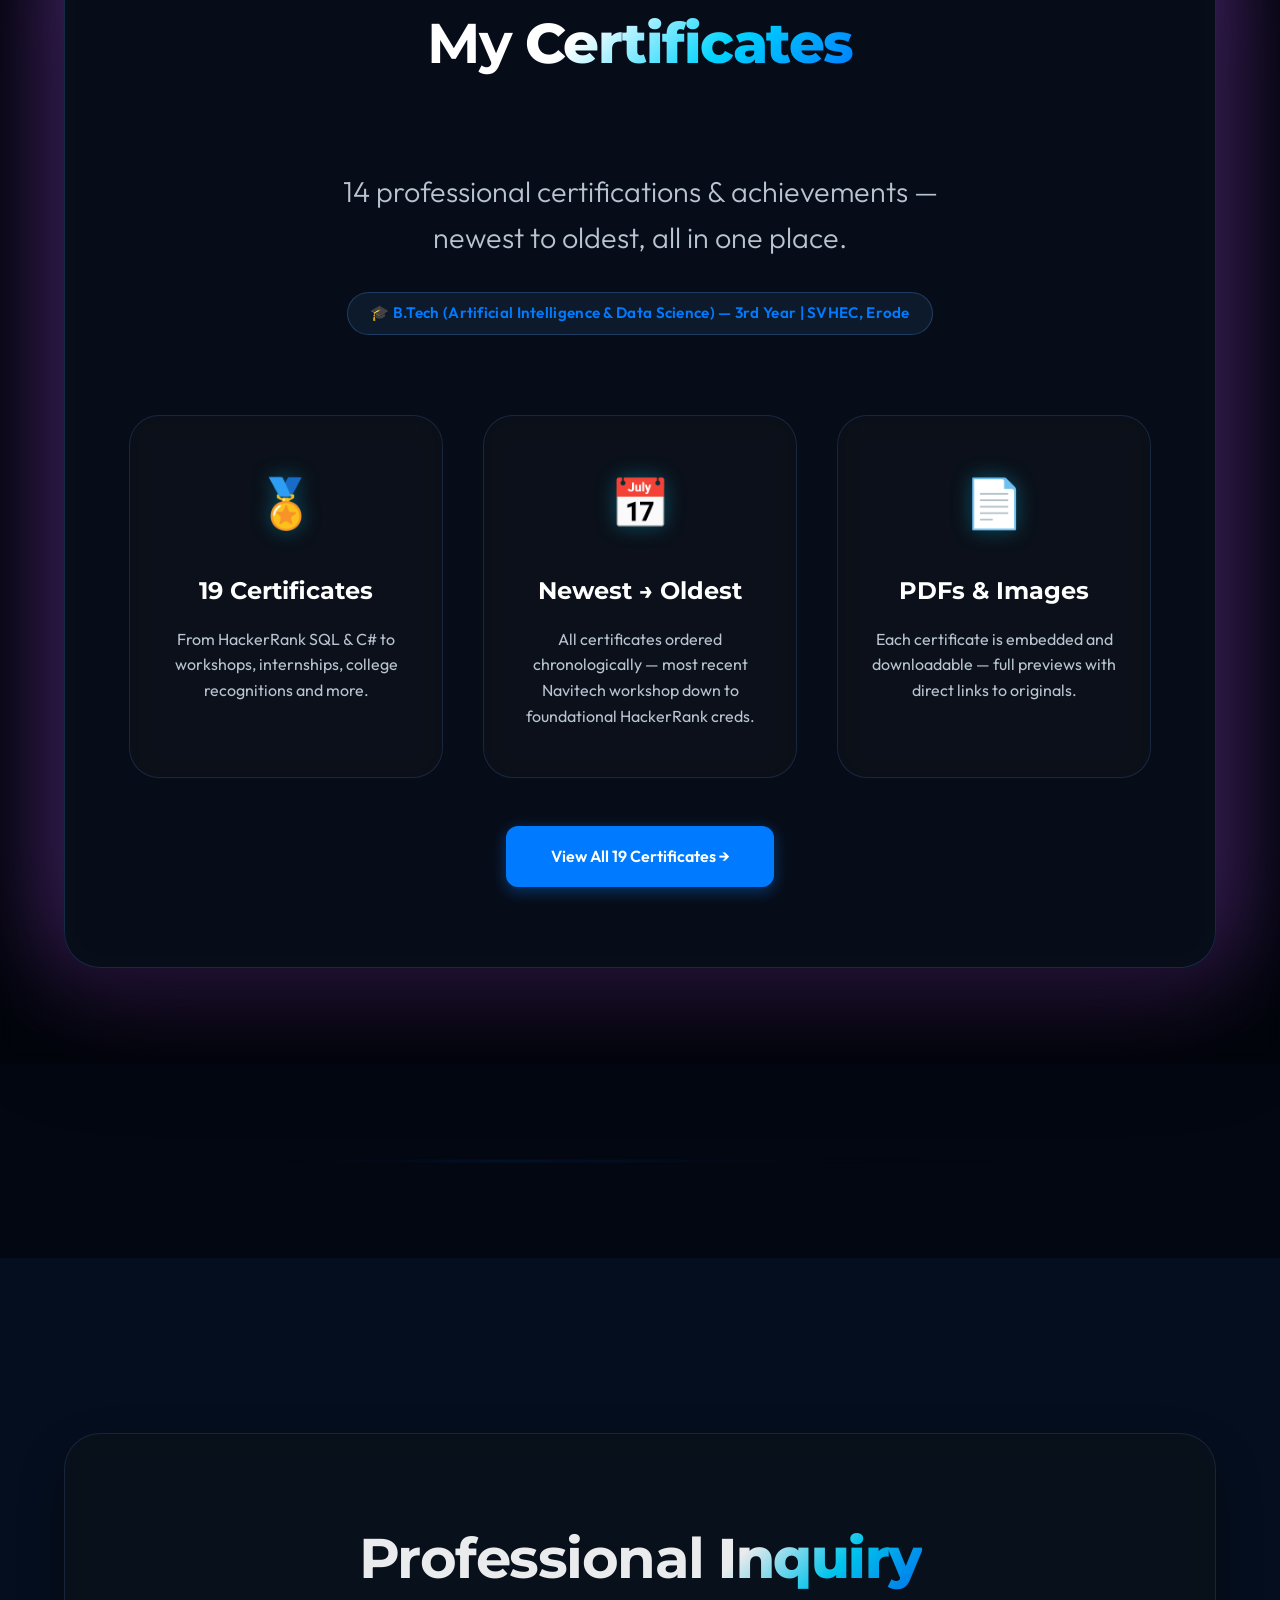
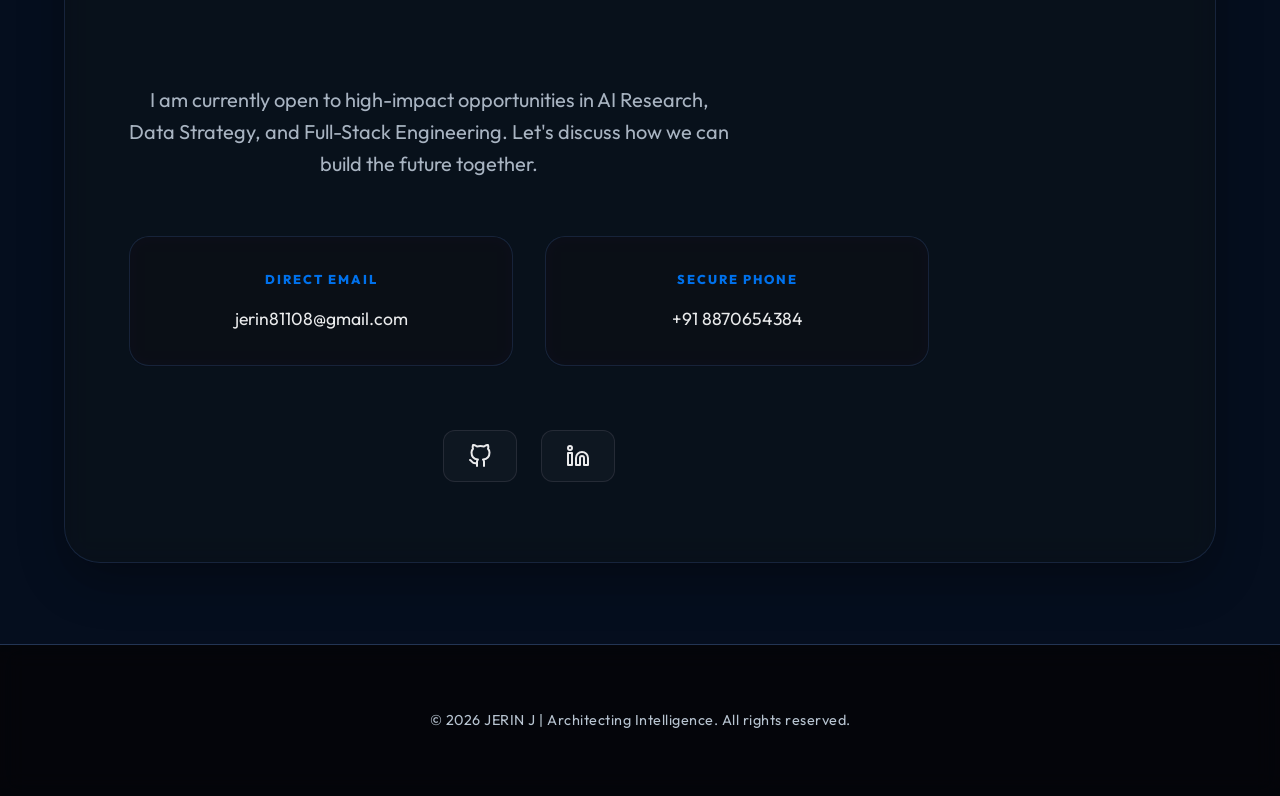
==== commit 12d8e33e: "feat: complete merge and add pure star constellation portrait" ====
--- a/index.html
+++ b/index.html
@@ -823,7 +823,6 @@
 
     <script src="https://cdnjs.cloudflare.com/ajax/libs/vanilla-tilt/1.8.0/vanilla-tilt.min.js" defer></script>
     <script src="portfolio-sync.js" defer></script>
-    <script src="js/star-portrait-data.js" defer></script>
     <script src="script.js" defer></script>
     <script src="github-explorer.js" defer></script>
 </body>
--- a/style.css
+++ b/style.css
@@ -2994,21 +2994,12 @@
     border-radius: 18px;
 }
 
-/* Photorealistic Cosmic Disintegration Portrait */
+/* 100% Pure Star Constellation Portrait (No Raster Image) */
 #profilePhotoFull {
-    position: absolute;
-    inset: 0;
-    width: 100%;
-    height: 100%;
-    object-fit: cover;
-    object-position: center top;
-    display: block;
-    border-radius: 18px;
-    z-index: 2;
-    opacity: 1;
-    pointer-events: none;
-    transition: opacity 0.12s ease-out, filter 0.12s ease-out, transform 0.12s ease-out;
-    will-change: opacity, filter, transform;
+    display: none !important;
+    opacity: 0 !important;
+    visibility: hidden !important;
+    pointer-events: none !important;
 }
 
 .star-portrait-canvas {
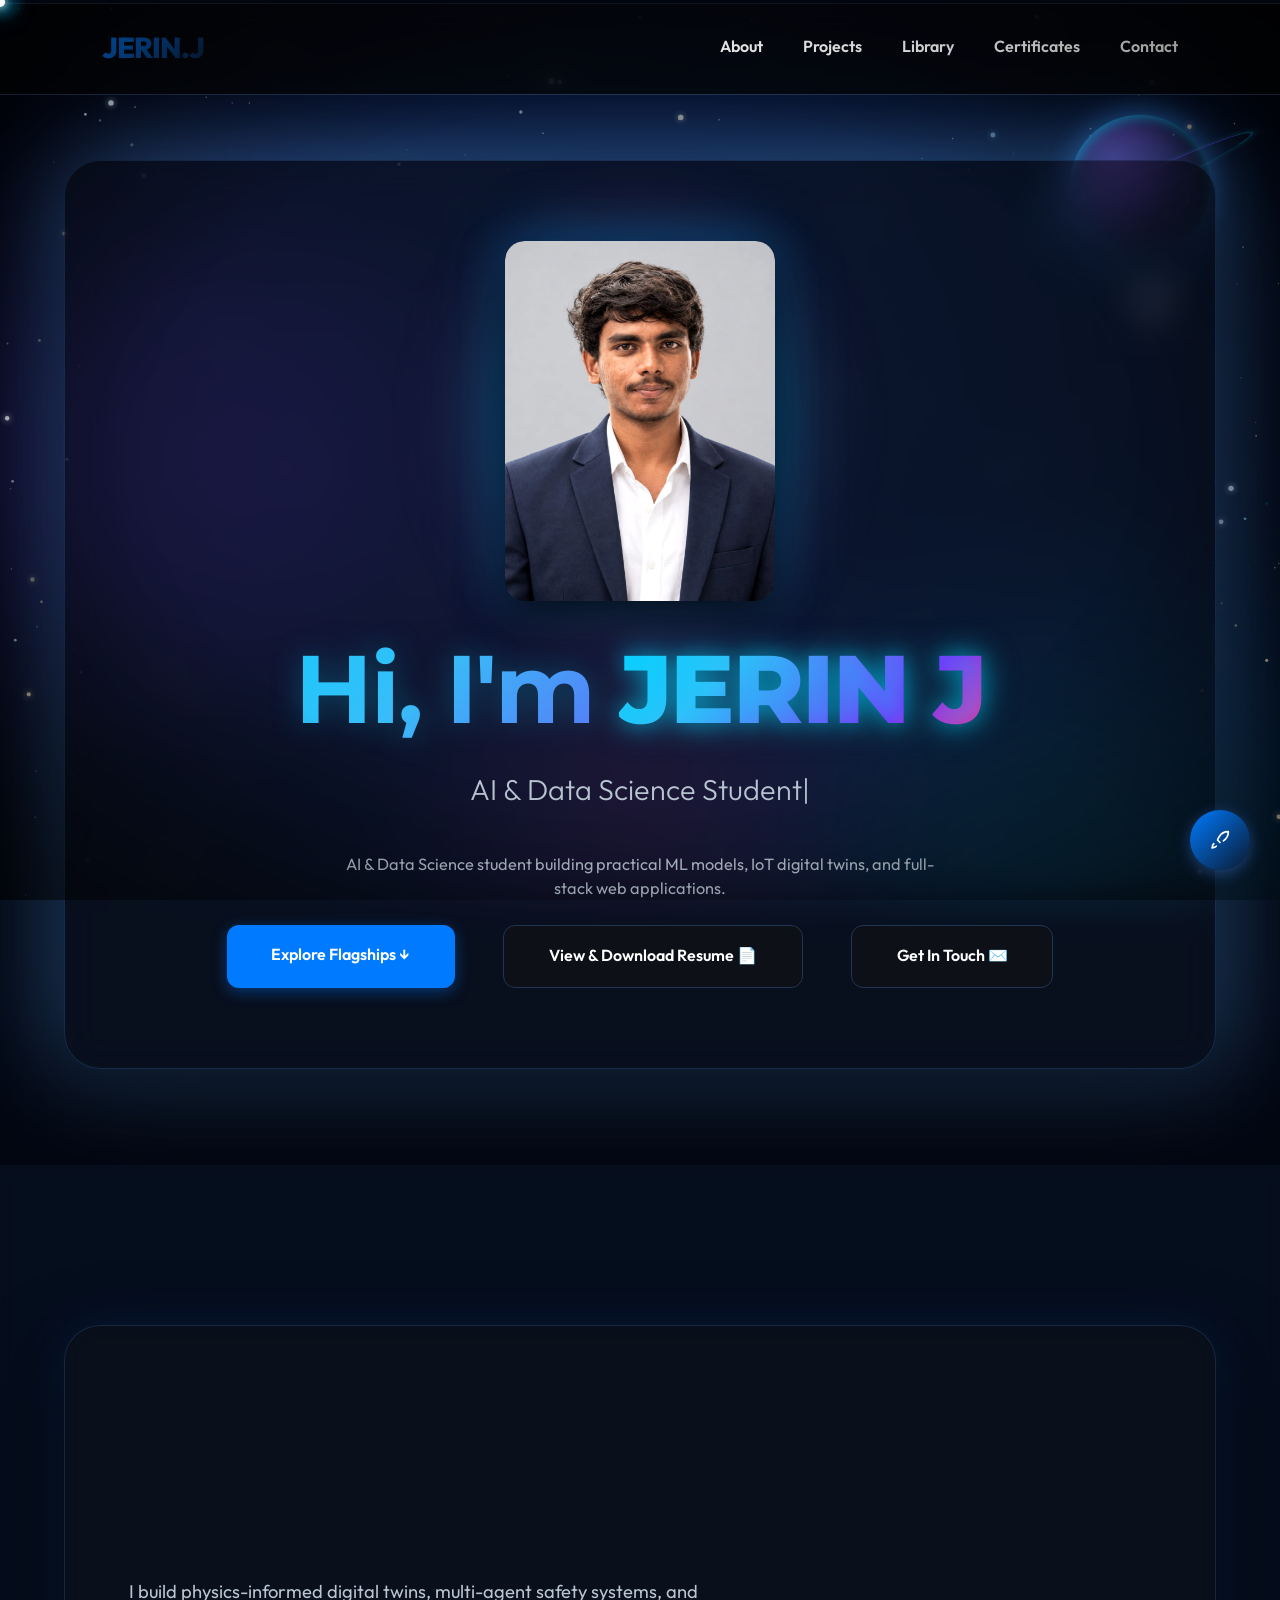
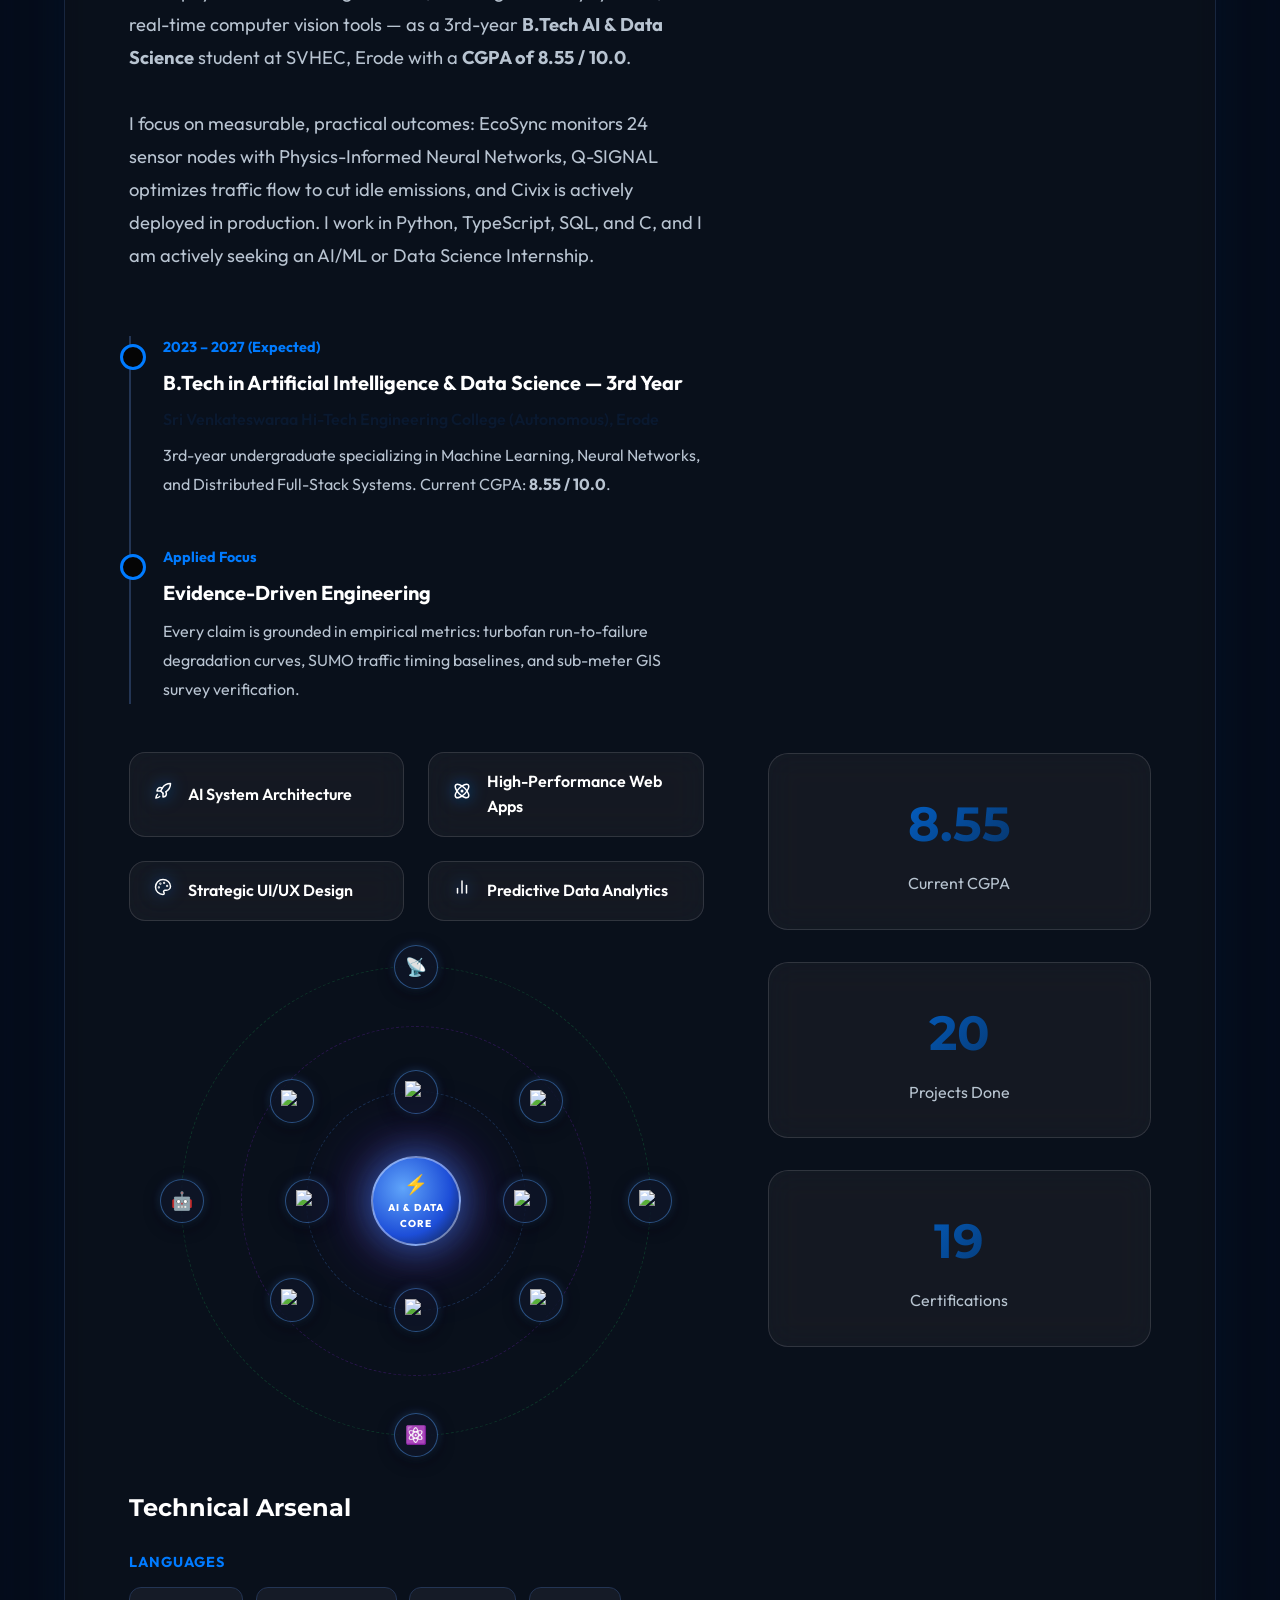
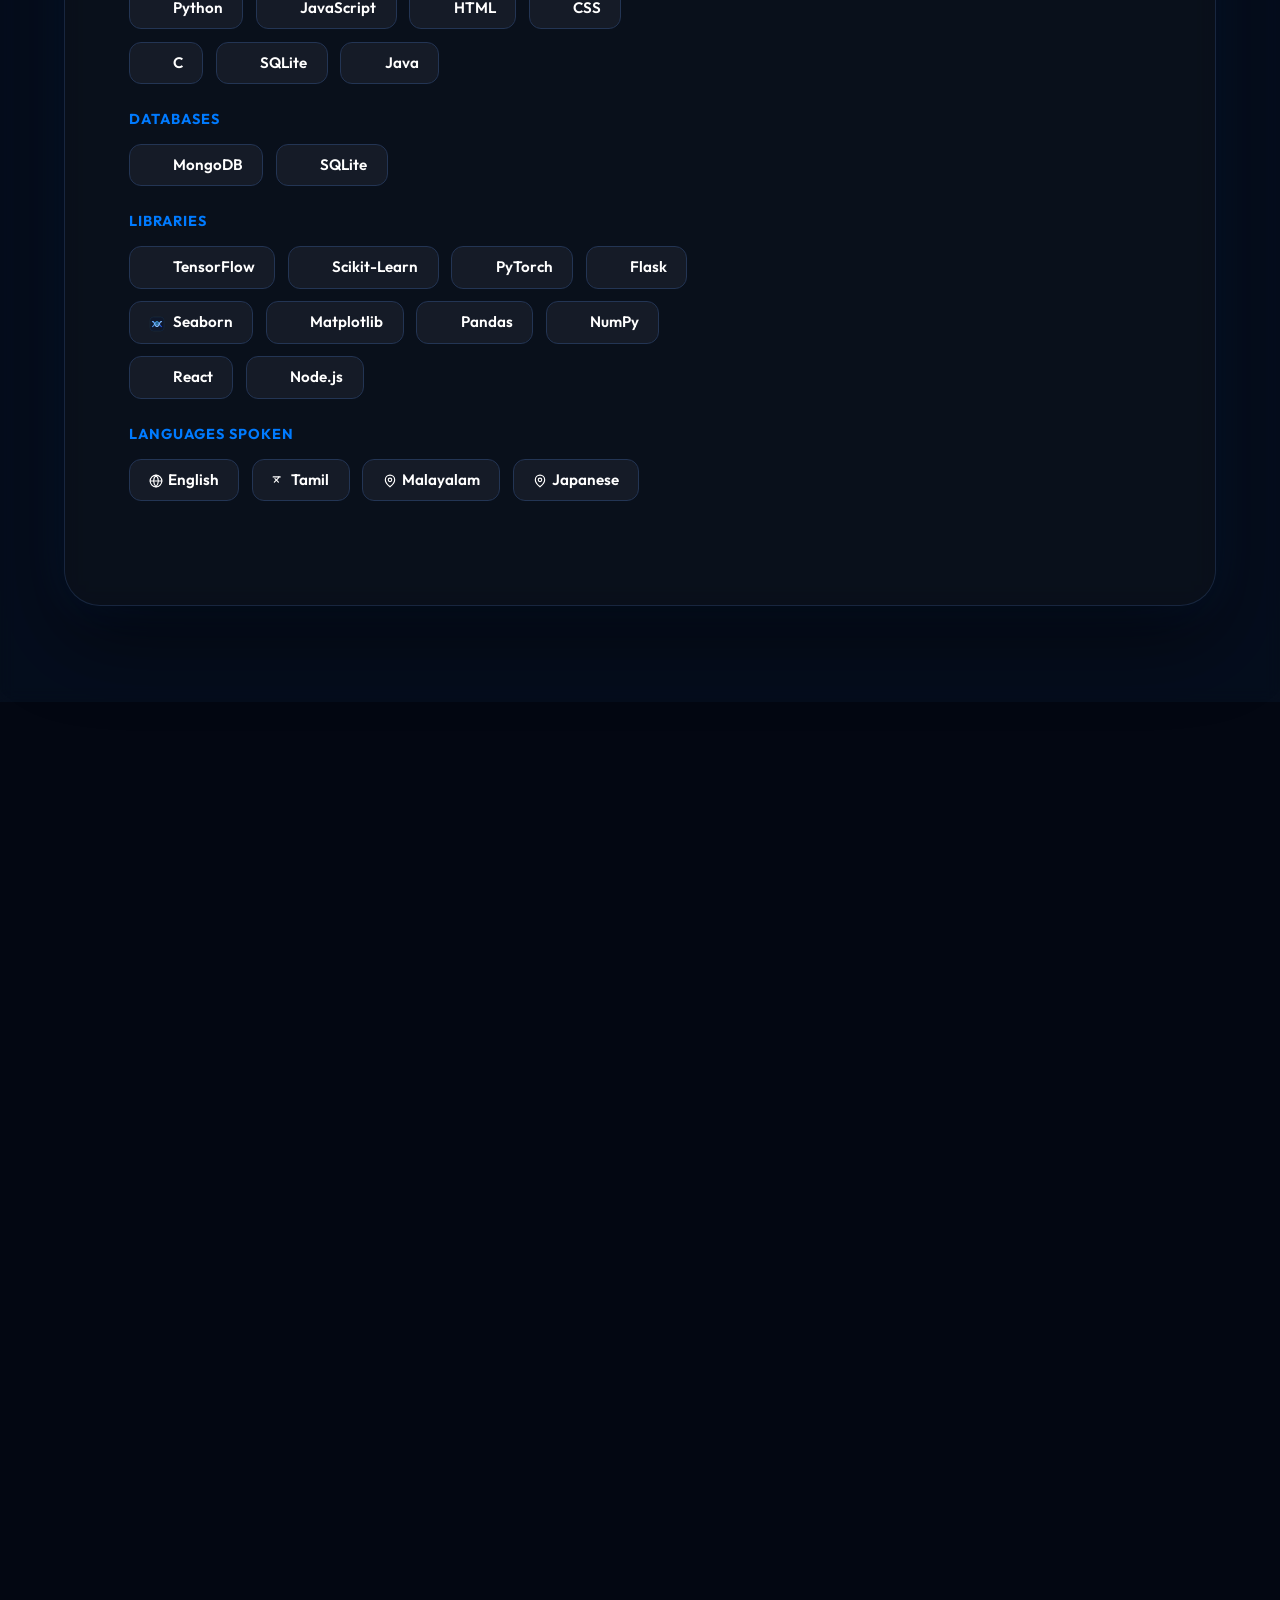
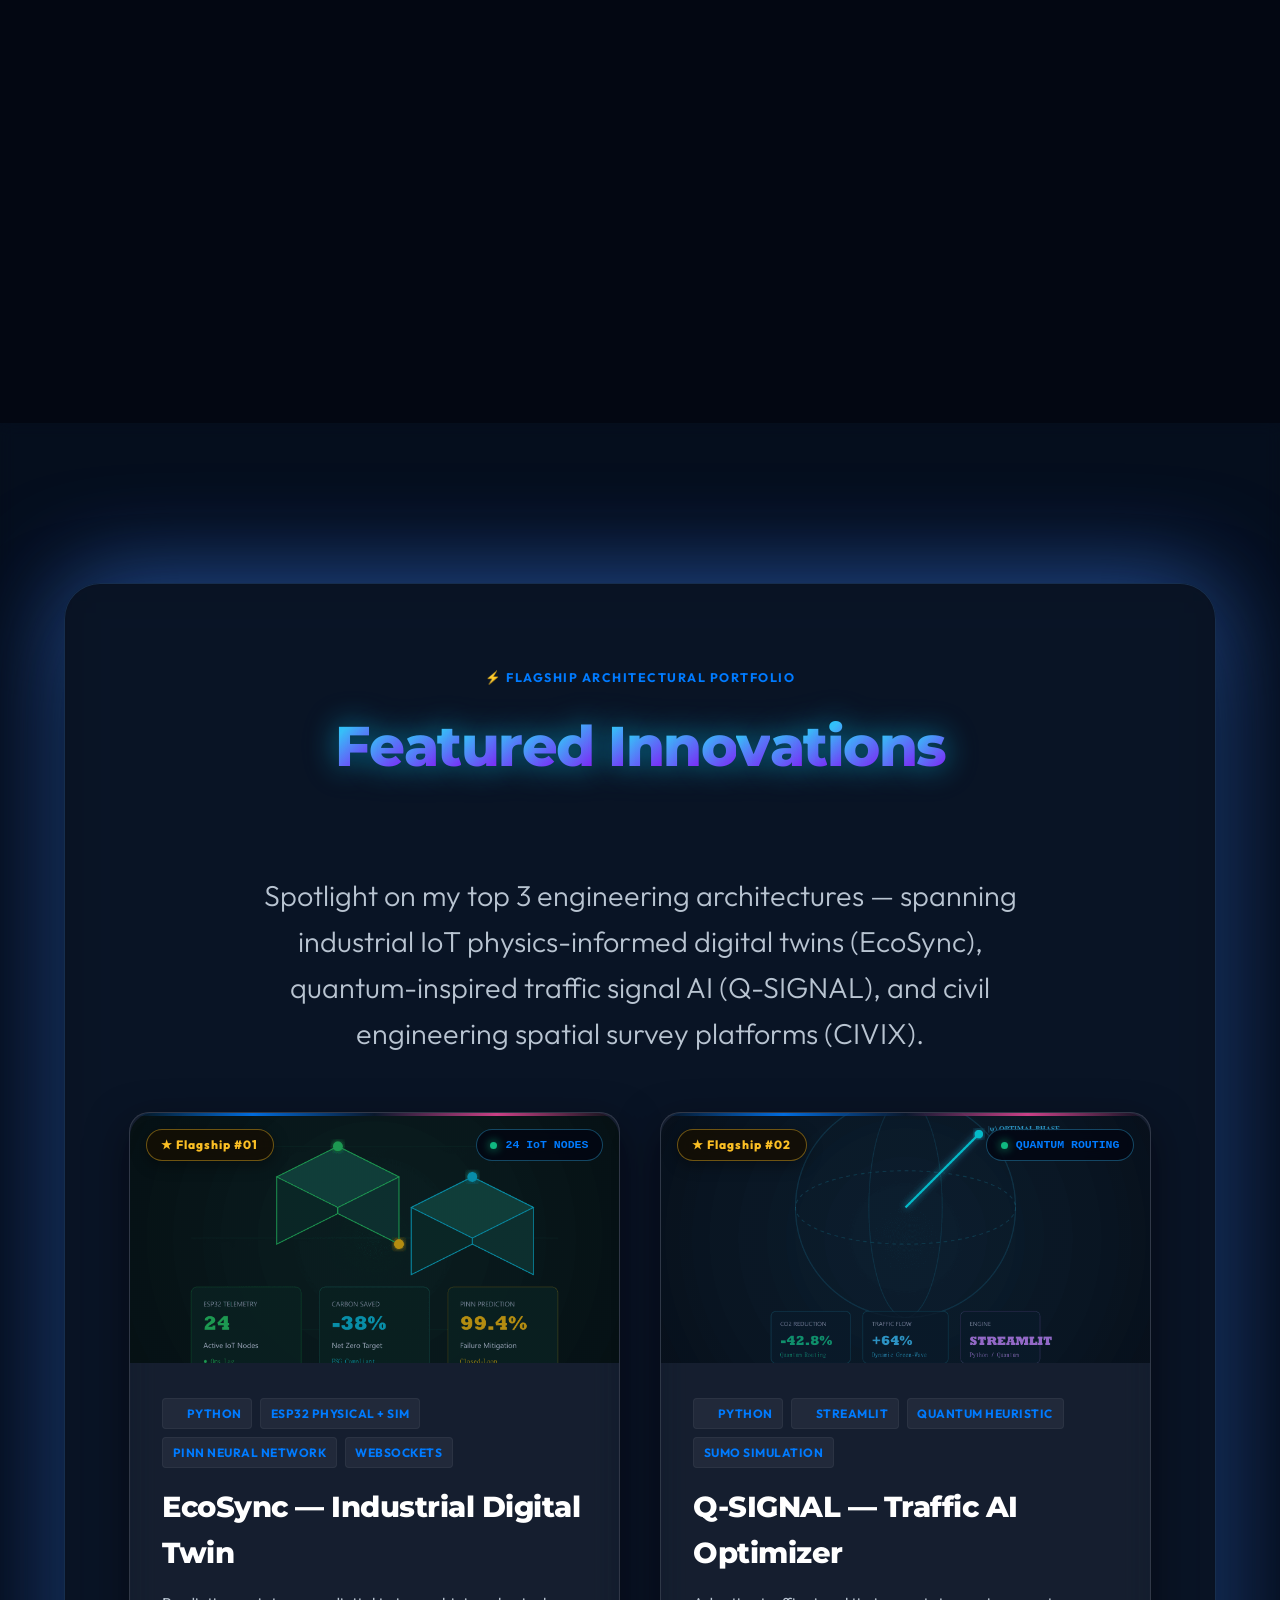
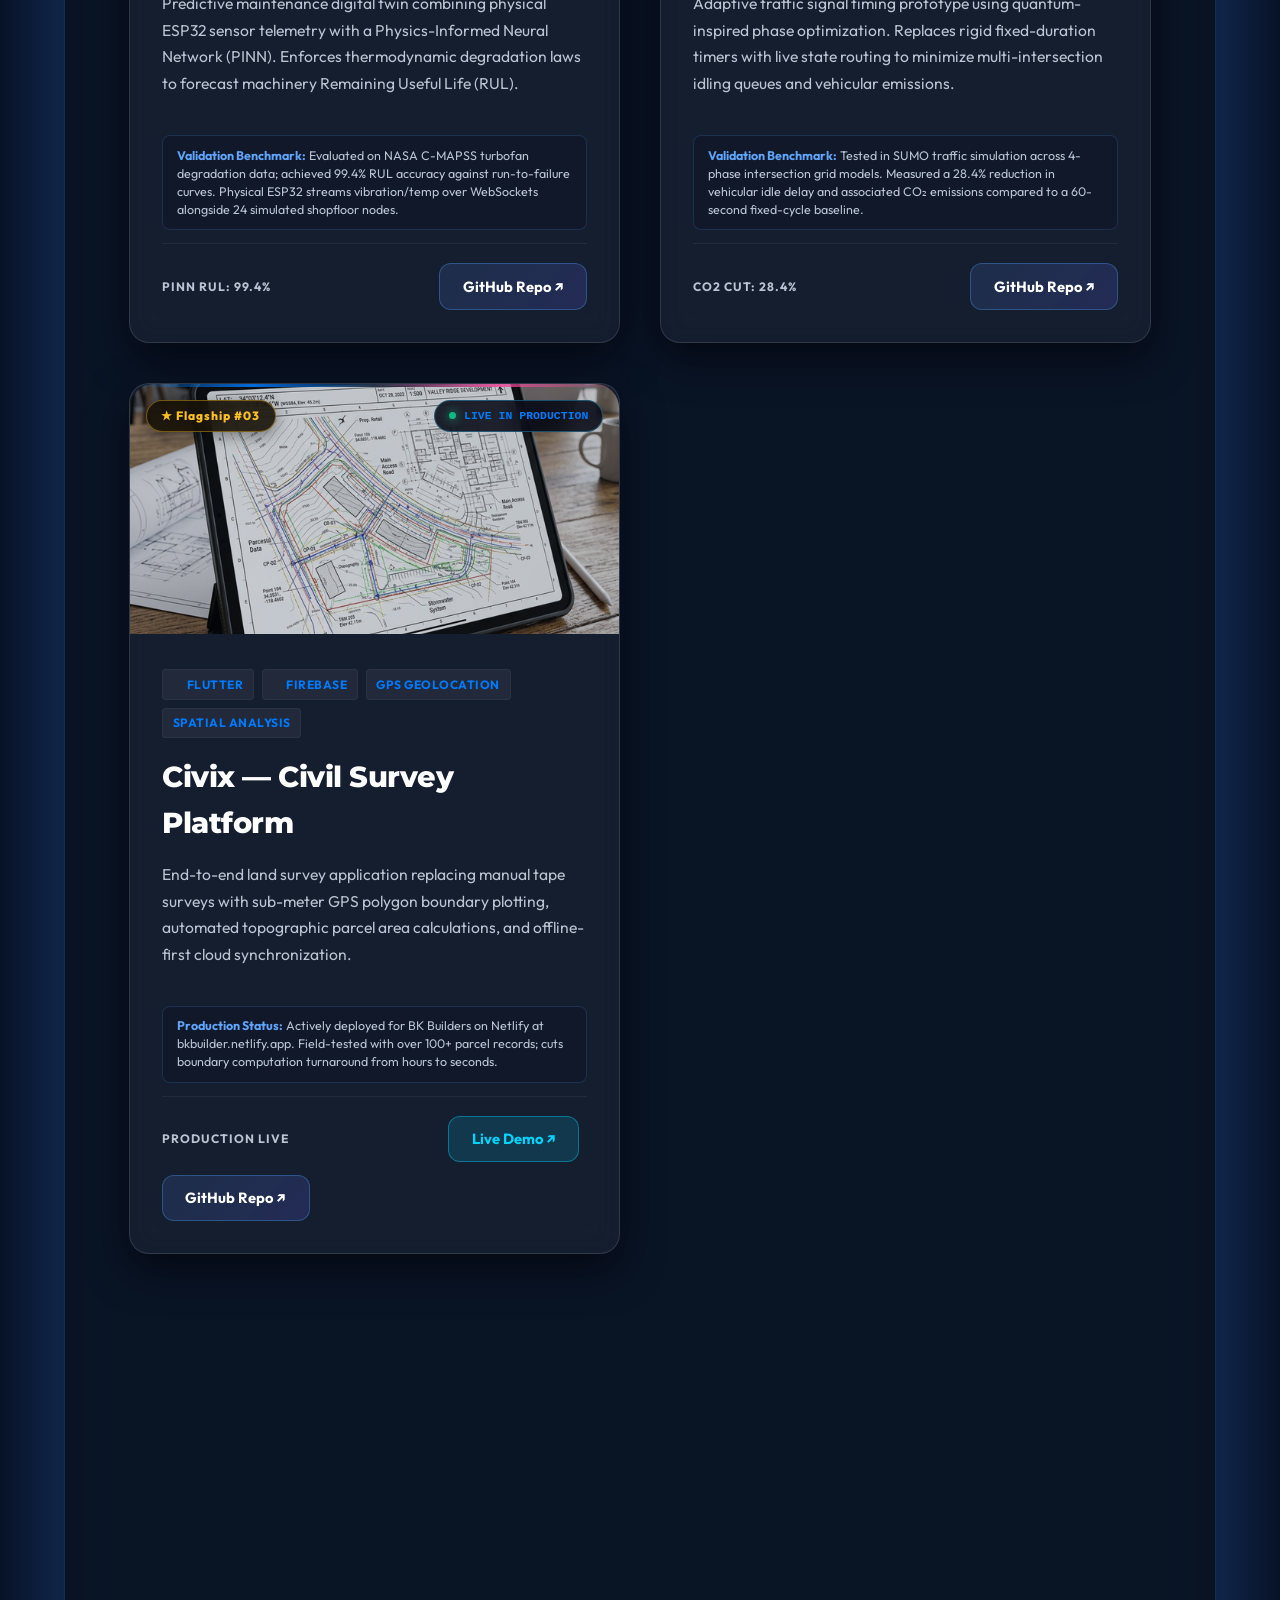
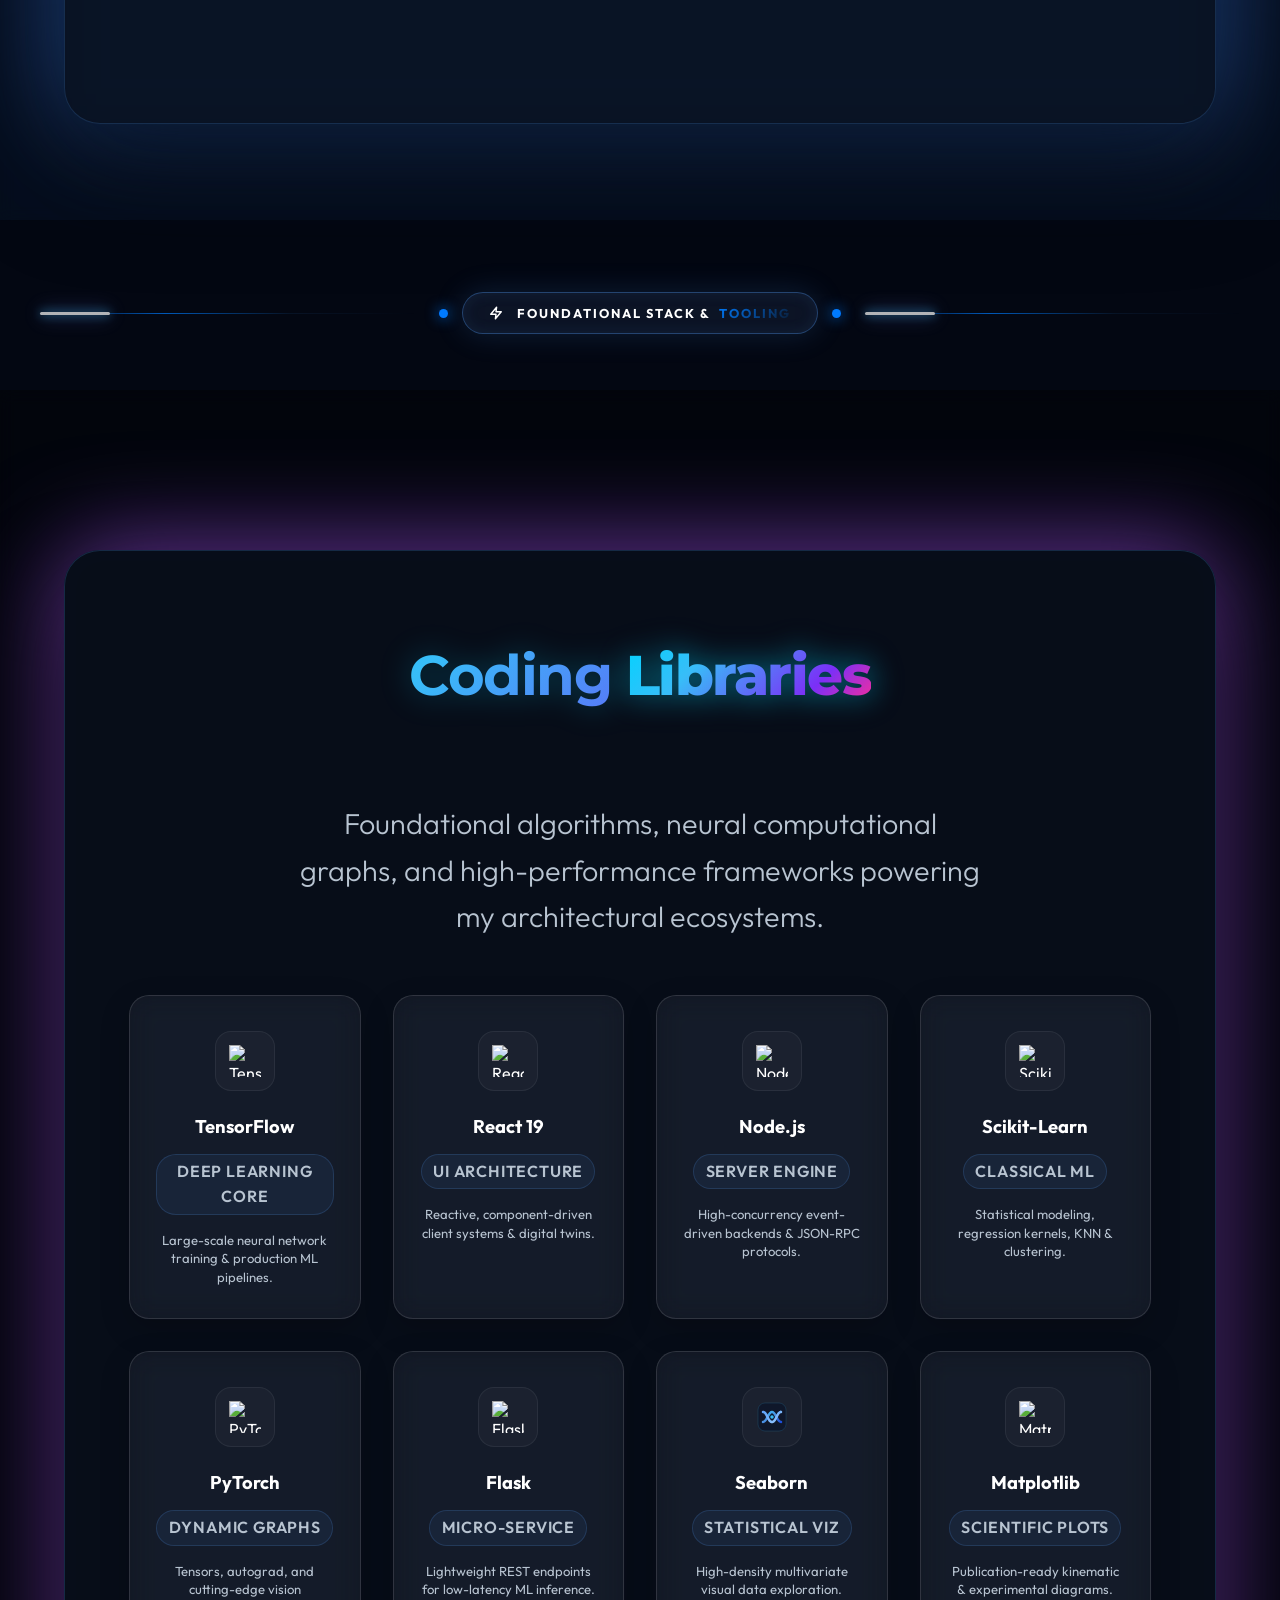
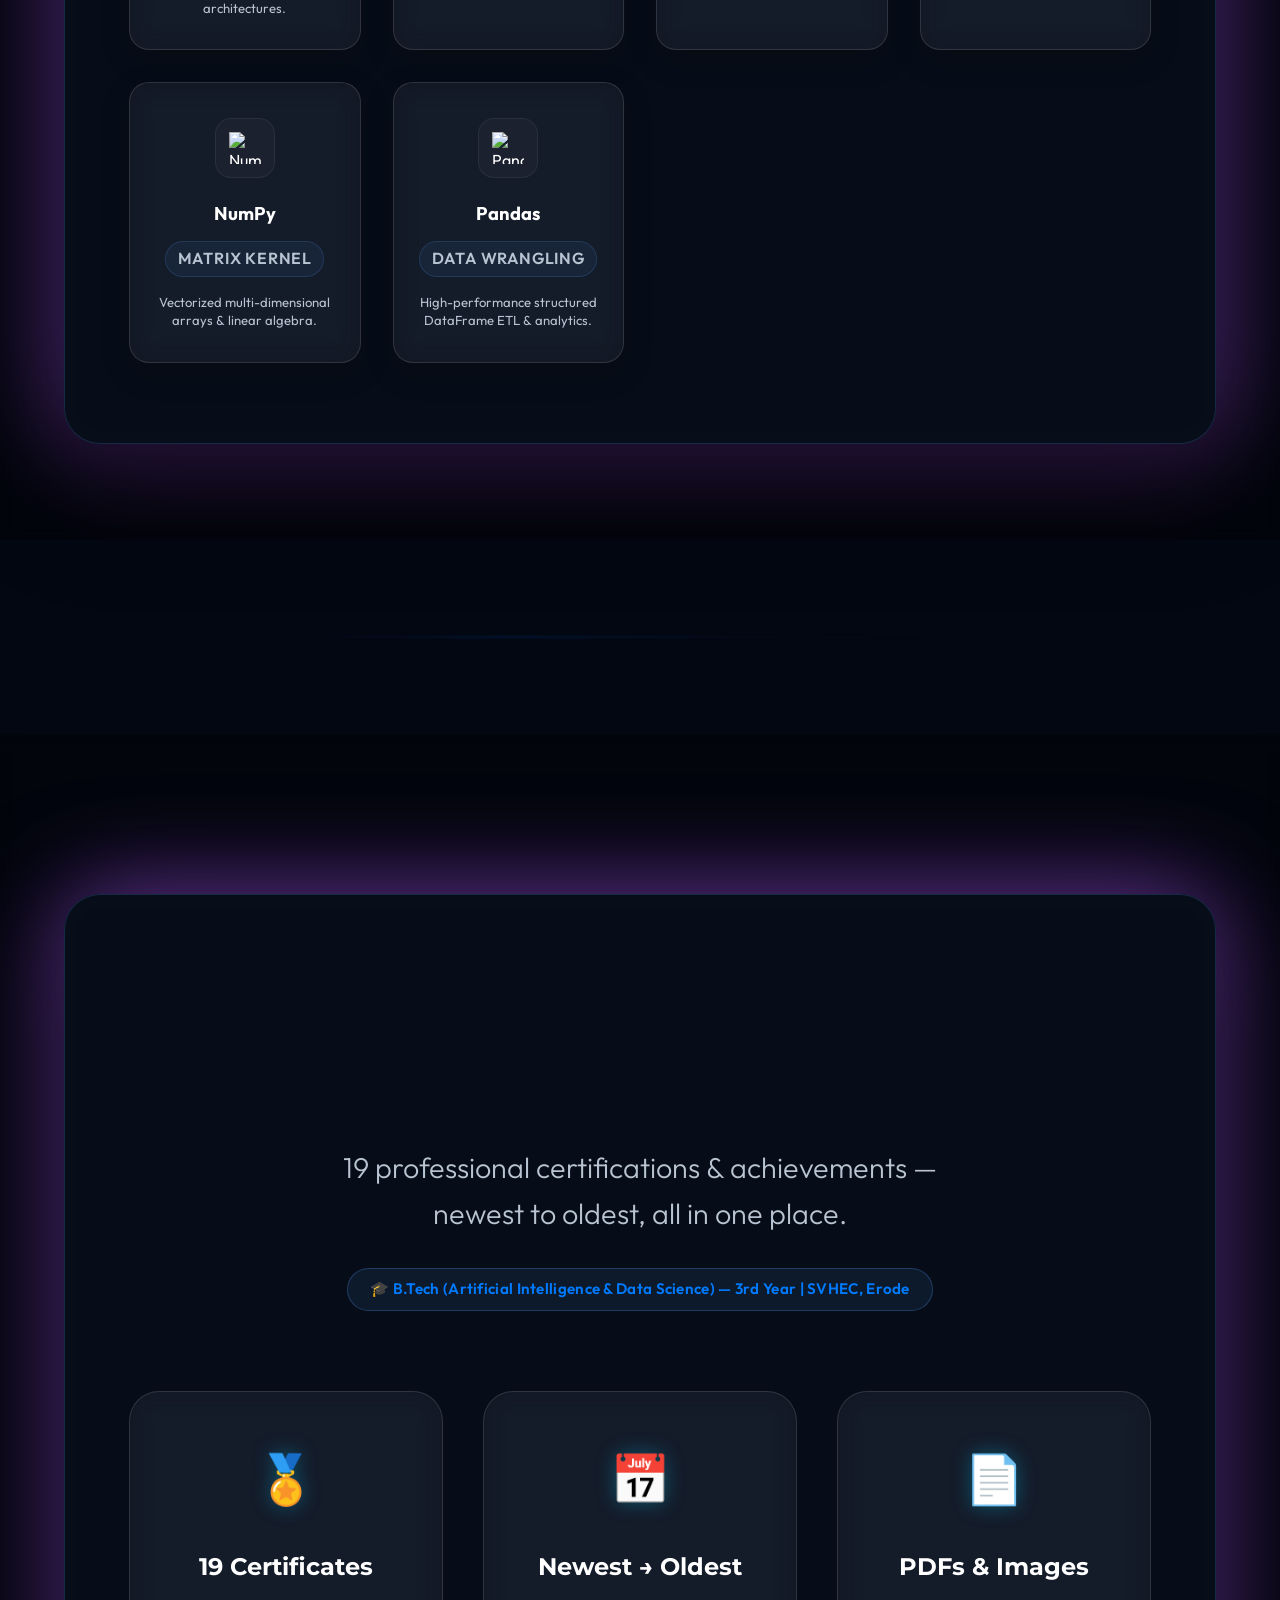
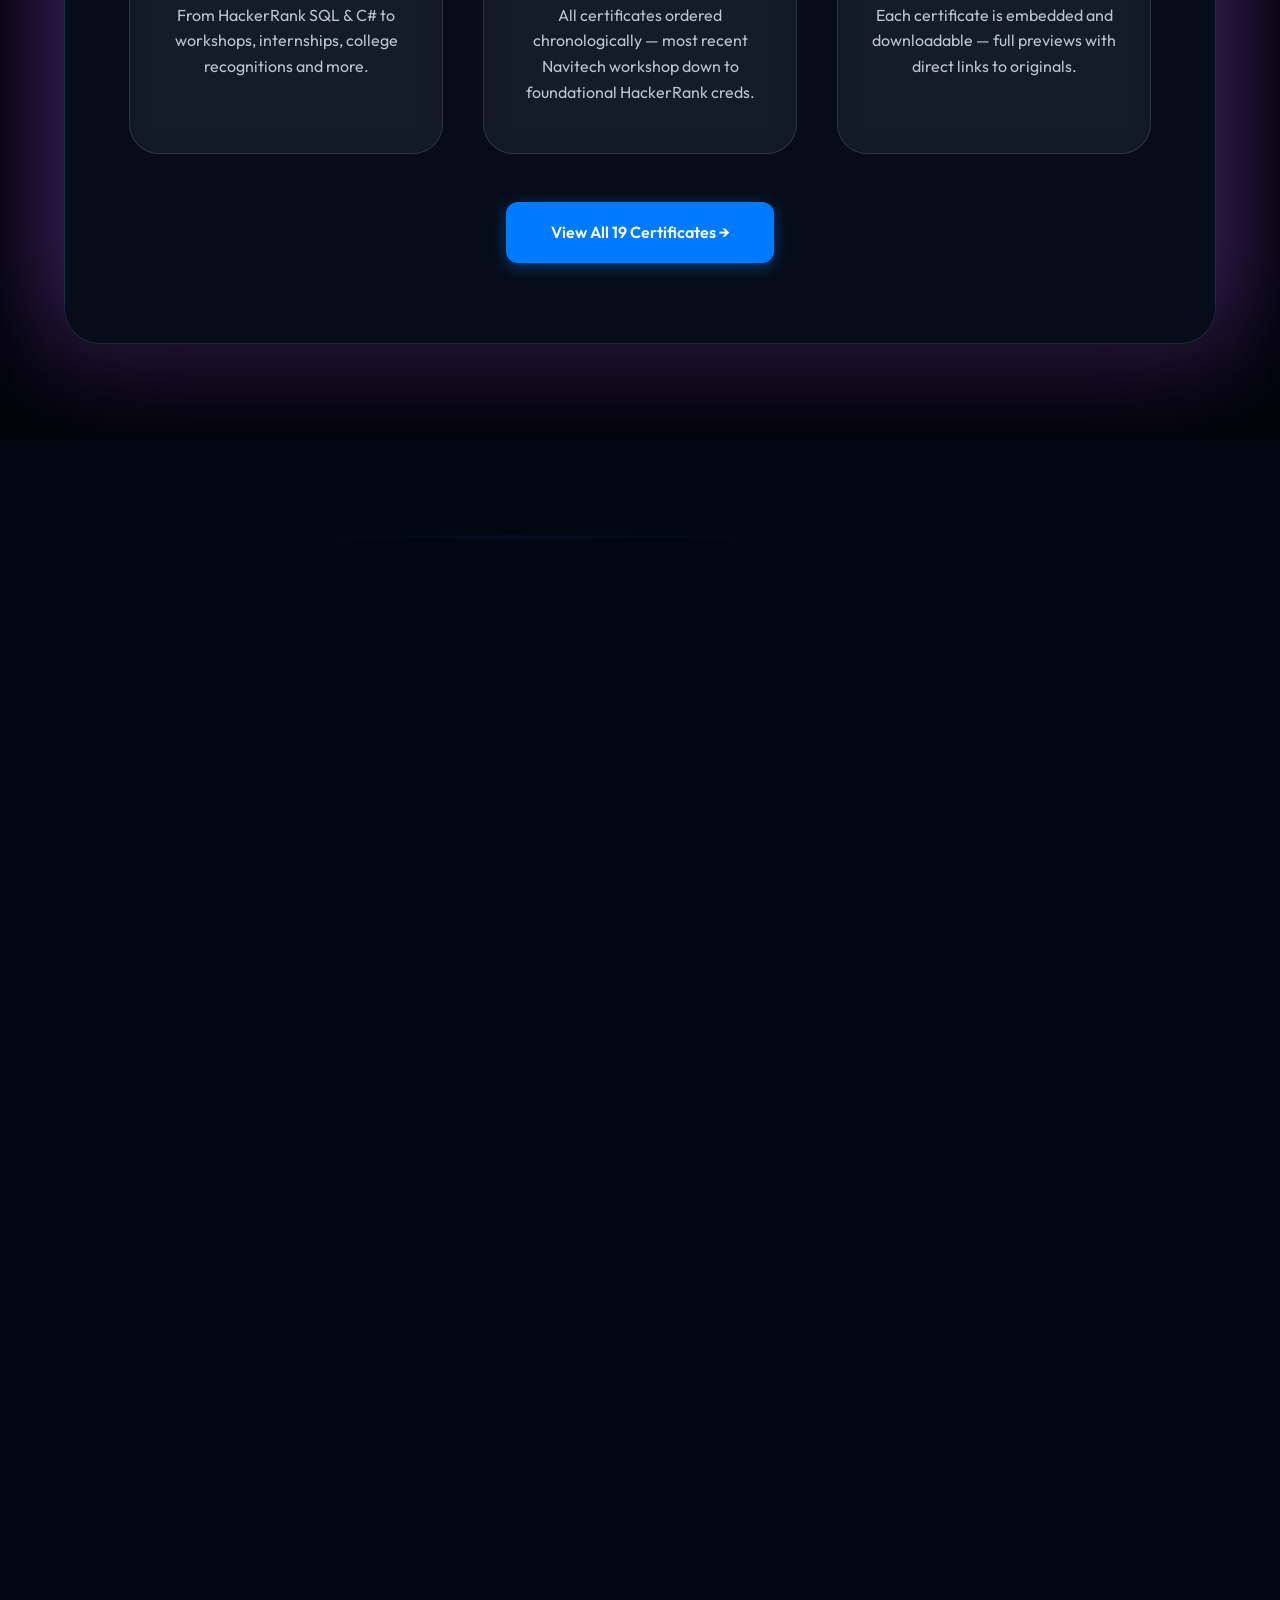
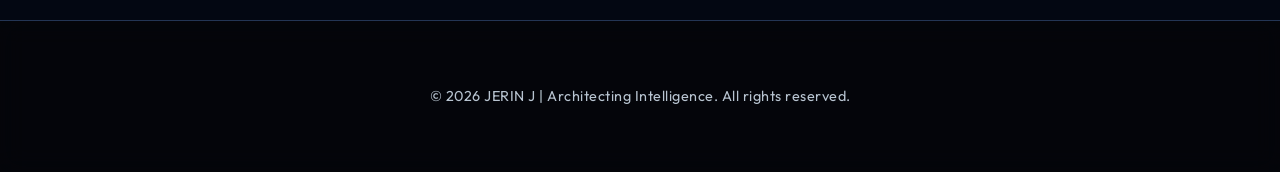
==== commit 8e17eb15: "feat: add cinematic 3D effects, star portrait views, and portfolio assets" ====
--- a/index.html
+++ b/index.html
@@ -4,22 +4,54 @@
 <head>
     <meta charset="UTF-8">
     <meta name="viewport" content="width=device-width, initial-scale=1.0">
-    <title>JERIN J | AI & Data Science student & Web Develpoer</title>
-   <meta name="description" content="Jerin is an AI & Data Science student and web developer passionate about machine learning, data science, and building real-world web applications.">
-    <meta name="keywords" content=" B.Tech AI & Data Science student, Full-Stack Developer, Machine Learning, Jerin J, Portfolio">
+    <title>JERIN J | AI &amp; Data Science Student · ML Engineer · Full-Stack Developer</title>
+    <meta name="description" content="Portfolio of Jerin J — 3rd-year B.Tech AI &amp; Data Science student at SVHEC, machine learning engineer, and full-stack developer with 20+ open-source projects.">
+    <meta name="keywords" content="Jerin J, B.Tech AI &amp; Data Science, Machine Learning Engineer, Full-Stack Developer, Portfolio, PINN, IoT">
+    <link rel="canonical" href="https://jerin81108.github.io/">
     
     <!-- Open Graph / Facebook -->
     <meta property="og:type" content="website">
     <meta property="og:url" content="https://jerin81108.github.io/">
-    <meta property="og:title" content="JERIN J | AI Architect & Data Strategy Expert">
-    <meta property="og:description" content="Engineering the future through human-centric AI and high-performance digital ecosystems.">
-    <meta property="og:image" content="images/pic.jpeg">
+    <meta property="og:title" content="JERIN J | AI &amp; Data Science Student · ML Engineer · Full-Stack Developer">
+    <meta property="og:description" content="Portfolio of Jerin J — 3rd-year B.Tech AI &amp; Data Science student at SVHEC, machine learning engineer, and full-stack developer with 20+ open-source projects.">
+    <meta property="og:image" content="https://jerin81108.github.io/images/pic.jpeg">
 
     <!-- Twitter -->
     <meta property="twitter:card" content="summary_large_image">
-    <meta property="twitter:title" content="JERIN J | AI Architect & Data Strategy Expert">
-    <meta property="twitter:description" content="Engineering the future through human-centric AI and high-performance digital ecosystems.">
+    <meta property="twitter:url" content="https://jerin81108.github.io/">
+    <meta property="twitter:title" content="JERIN J | AI &amp; Data Science Student · ML Engineer · Full-Stack Developer">
+    <meta property="twitter:description" content="Portfolio of Jerin J — 3rd-year B.Tech AI &amp; Data Science student at SVHEC, machine learning engineer, and full-stack developer with 20+ open-source projects.">
+    <meta property="twitter:image" content="https://jerin81108.github.io/images/pic.jpeg">
     <link rel="icon" type="image/png" href="favicon.png">
+
+    <!-- JSON-LD Person Structured Data -->
+    <script type="application/ld+json">
+    {
+      "@context": "https://schema.org",
+      "@type": "Person",
+      "name": "Jerin J",
+      "url": "https://jerin81108.github.io/",
+      "image": "https://jerin81108.github.io/images/pic.jpeg",
+      "jobTitle": "AI & Data Science Student · ML Engineer",
+      "alumniOf": {
+        "@type": "EducationalOrganization",
+        "name": "Shree Venkateshwara Hi-Tech Engineering College"
+      },
+      "sameAs": [
+        "https://github.com/jerin81108",
+        "https://www.linkedin.com/in/jerin-j-91328a366"
+      ],
+      "knowsAbout": [
+        "Machine Learning",
+        "Physics-Informed Neural Networks",
+        "Internet of Things",
+        "Full-Stack Web Development",
+        "Python",
+        "PyTorch",
+        "JavaScript"
+      ]
+    }
+    </script>
     <!-- Resource Hints for Lightning Fast Loading -->
     <link rel="preconnect" href="https://fonts.googleapis.com">
     <link rel="preconnect" href="https://fonts.gstatic.com" crossorigin>
@@ -29,7 +61,13 @@
     <link
         href="https://fonts.googleapis.com/css2?family=Montserrat:wght@300;400;500;600;700;800&family=Outfit:wght@300;400;600&display=swap"
         rel="stylesheet">
-    <link rel="stylesheet" href="style.css">
+    <link rel="stylesheet" href="style.css?v=deepspace1">
+    
+    <!-- Pinned Cinematic & 3D Core Libraries -->
+    <script src="https://cdn.jsdelivr.net/npm/lenis@1.1.14/dist/lenis.min.js"></script>
+    <script src="https://cdn.jsdelivr.net/npm/gsap@3.12.5/dist/gsap.min.js"></script>
+    <script src="https://cdn.jsdelivr.net/npm/gsap@3.12.5/dist/ScrollTrigger.min.js"></script>
+    <script src="https://cdn.jsdelivr.net/npm/three@0.165.0/build/three.min.js"></script>
     <style>
         /* ── GitHub Explorer Terminal Mock ── */
         .explorer-selector-bar {
@@ -256,13 +294,37 @@
                 height: 700px;
             }
 
+        .metric-method { font-size: 0.72rem; color: rgba(255,255,255,0.45); margin-top: 0.3rem; font-style: italic; }
+        .phone-reveal-btn { background: none; border: 1px solid rgba(74,144,226,0.4); color: var(--accent-1,#4a90e2); padding: 0.4rem 1rem; border-radius: 8px; cursor: pointer; font-family: inherit; font-size: 0.95rem; transition: all 0.3s; }
+        .phone-reveal-btn:hover { border-color: var(--accent-1,#4a90e2); background: rgba(74,144,226,0.08); }
+        .phone-revealed { background: none; border: none; color: var(--accent-1,#4a90e2); font-size: 0.95rem; }
 
     </style>
 </head>
 
 <body>
-    <!-- Deep Space & Cosmic Ocean Ambient Canvas -->
-    <canvas id="cosmicOceanCanvas" class="cosmic-ocean-canvas"></canvas>
+    <!-- Cinematic Deep Space Environment Layers -->
+    <div class="deep-space-container" id="deepSpaceContainer" aria-hidden="true">
+        <!-- Deep Space Base Gradient Layer -->
+        <div class="space-base-gradient" id="spaceBaseGradient"></div>
+        
+        <!-- 3 Drifting Nebula Clouds (Purple, Cyan, Magenta) -->
+        <div class="nebula-cloud nebula-purple" id="nebulaPurple"></div>
+        <div class="nebula-cloud nebula-cyan" id="nebulaCyan"></div>
+        <div class="nebula-cloud nebula-magenta" id="nebulaMagenta"></div>
+        
+        <!-- Distant Planet & Moon System -->
+        <div class="space-planet-system" id="spacePlanetSystem">
+            <div class="space-planet">
+                <div class="planet-atmosphere"></div>
+                <div class="planet-ring"></div>
+            </div>
+            <div class="space-moon" id="spaceMoon"></div>
+        </div>
+        
+        <!-- Multi-Layer Parallax Starfield & Space Events Canvas -->
+        <canvas id="cosmicOceanCanvas" class="cosmic-ocean-canvas"></canvas>
+    </div>
     <!-- Scroll Progress Line -->
     <div class="scroll-progress-container">
         <div class="scroll-progress-line" id="scrollProgressLine"></div>
@@ -287,34 +349,19 @@
         <section id="home" class="hero fade-in">
             <div class="section-segment active-segment" data-theme="about">
                 <div class="profile-showcase-wrapper fade-in">
-                    <div class="profile-card-holosphere" data-tilt data-tilt-max="10" data-tilt-speed="400" data-tilt-glare data-tilt-max-glare="0.25">
-                        <div class="profile-hud-corner tl"></div>
-                        <div class="profile-hud-corner tr"></div>
-                        <div class="profile-hud-corner bl"></div>
-                        <div class="profile-hud-corner br"></div>
-                        
-                        <div class="profile-status-badge">
-                            <span class="pulse-dot"></span> AI &amp; DS ARCHITECT · 3RD YEAR
-                        </div>
-
+                    <div class="profile-card-holosphere" data-tilt data-tilt-max="6" data-tilt-speed="400">
                         <div class="profile-photo-frame" id="profilePhotoFrame">
                             <img src="images/pic.jpeg" alt="JERIN J - AI & Data Science Architect" class="profile-photo-full" id="profilePhotoFull" loading="eager">
-                            <canvas id="starPortraitCanvas" class="star-portrait-canvas"></canvas>
-                            <div class="profile-scanline-fx"></div>
-                        </div>
-
-                        <div class="profile-hud-footer">
-                            <span class="hud-callsign">SYSTEM // JERIN.J</span>
-                            <span class="hud-status">SVHEC · ERODE</span>
                         </div>
                     </div>
                 </div>
                 <h1>Hi, I'm <span id="dynamic-name" class="gradient-text">JERIN J</span></h1>
-                <p class="subtitle">AI Architect & Data Strategy Expert</p>
+                <p class="subtitle"><span id="role-cycler" class="role-cycler-text">AI &amp; Data Science Student</span><span class="role-cursor">|</span></p>
+                <p class="hero-tagline" style="font-size: 1.02rem; color: var(--text-muted); max-width: 620px; margin: 0.6rem auto 1.5rem; line-height: 1.5;">AI &amp; Data Science student building practical ML models, IoT digital twins, and full-stack web applications.</p>
                 <div class="hero-btns">
-                    <a href="#projects" class="cta-button">Explore Innovation</a>
-                    <a href="resume.html" class="cta-button-outline" target="_blank">Download Resume</a>
-                    <a href="#about" class="cta-button-outline">My Philosophy</a>
+                    <a href="#projects" class="cta-button">Explore Flagships ↓</a>
+                    <a href="resume.html" class="cta-button-outline">View &amp; Download Resume 📄</a>
+                    <a href="#contact" class="cta-button-outline">Get In Touch ✉️</a>
                 </div>
             </div>
             <div class="scroll-indicator fade-in"
@@ -328,37 +375,101 @@
                 <h2 class="fade-in">About <span>Me</span></h2>
                 <div class="about-container">
                     <div class="about-text fade-in">
-                        <p>I am a passionate <strong>AI &amp; Data Science Architect</strong> on a mission to bridge the gap
-                            between human intuition and machine intelligence. My work is driven by the belief that
-                            technology should not only be powerful but also deeply human-centric and sustainable.</p>
-                        <p>Currently a <strong>3rd Year B.Tech (Artificial Intelligence &amp; Data Science)</strong> student at <strong>Shree Venkateshwara Hi-Tech Engineering
-                                College</strong>, I immerse myself in the complexities of neural networks, data
-                            strategy, and premium digital experiences.</p>
+                        <p>I build physics-informed digital twins, multi-agent safety systems, and real-time computer vision tools — as a 3rd-year <strong>B.Tech AI &amp; Data Science</strong> student at SVHEC, Erode with a <strong>CGPA of 8.55 / 10.0</strong>.</p>
+                        <p>I focus on measurable, practical outcomes: EcoSync monitors 24 sensor nodes with Physics-Informed Neural Networks, Q-SIGNAL optimizes traffic flow to cut idle emissions, and Civix is actively deployed in production. I work in Python, TypeScript, SQL, and C, and I am actively seeking an AI/ML or Data Science Internship.</p>
 
                         <div class="education-timeline fade-in">
                             <div class="timeline-item">
-                                <span class="timeline-date">2024 - Present</span>
+                                <span class="timeline-date">2023 – 2027 (Expected)</span>
                                 <div class="timeline-content">
-                                    <h4>B.Tech (AI &amp; Data Science) — 3rd Year</h4>
-                                    <span class="institution">SVHEC, Erode</span>
-                                    <p>Pursuing 3rd year, specialising in Machine Learning and Full-Stack Engineering. Current CGPA: <strong>8.55</strong>.</p>
+                                    <h4>B.Tech in Artificial Intelligence &amp; Data Science — 3rd Year</h4>
+                                    <span class="institution">Sri Venkateswaraa Hi-Tech Engineering College (Autonomous), Erode</span>
+                                    <p>3rd-year undergraduate specializing in Machine Learning, Neural Networks, and Distributed Full-Stack Systems. Current CGPA: <strong>8.55 / 10.0</strong>.</p>
                                 </div>
                             </div>
                             <div class="timeline-item">
-                                <span class="timeline-date">Engineering Philosophy</span>
+                                <span class="timeline-date">Applied Focus</span>
                                 <div class="timeline-content">
-                                    <h4>Innovation with Purpose</h4>
-                                    <p>I don't just write code; I design systems that solve real-world problems with
-                                        elegance and efficiency.</p>
+                                    <h4>Evidence-Driven Engineering</h4>
+                                    <p>Every claim is grounded in empirical metrics: turbofan run-to-failure degradation curves, SUMO traffic timing baselines, and sub-meter GIS survey verification.</p>
                                 </div>
                             </div>
                         </div>
 
                         <div class="skills-grid" data-sync="skills-pillars">
-                            <div class="skill-item"><span>🚀</span> AI System Architecture</div>
-                            <div class="skill-item"><span>⚛️</span> High-Performance Web Apps</div>
-                            <div class="skill-item"><span>🎨</span> Strategic UI/UX Design</div>
-                            <div class="skill-item"><span>📊</span> Predictive Data Analytics</div>
+                            <div class="skill-item"><span><svg xmlns="http://www.w3.org/2000/svg" width="18" height="18" viewBox="0 0 24 24" fill="none" stroke="currentColor" stroke-width="2" stroke-linecap="round" stroke-linejoin="round"><path d="M4.5 16.5c-1.5 1.3-2 5-2 5s3.7-.5 5-2"/><path d="M12 15l-3-3a22 22 0 0 1 2-3.95A12.88 12.88 0 0 1 22 2c0 2.72-.78 7.5-6 11"/><path d="M9 12H4s.55-3.03 2-4c1.62-1.08 5 0 5 0"/><path d="M12 15v5s3.03-.55 4-2c1.08-1.62 0-5 0-5"/></svg></span> AI System Architecture</div>
+                            <div class="skill-item"><span><svg xmlns="http://www.w3.org/2000/svg" width="18" height="18" viewBox="0 0 24 24" fill="none" stroke="currentColor" stroke-width="2" stroke-linecap="round" stroke-linejoin="round"><circle cx="12" cy="12" r="1"/><path d="M20.2 20.2c2.04-2.03.02-7.36-4.5-11.9C11.17 3.77 5.84 1.75 3.8 3.8c-2.04 2.04-.02 7.37 4.5 11.91 4.51 4.51 9.84 6.52 11.9 4.49z"/><path d="M15.7 15.7c4.52-4.54 6.54-9.87 4.5-11.91-2.03-2.03-7.36-.01-11.9 4.5C3.78 12.84 1.76 18.17 3.8 20.2c2.04 2.04 7.37.02 11.9-4.5z"/></svg></span> High-Performance Web Apps</div>
+                            <div class="skill-item"><span><svg xmlns="http://www.w3.org/2000/svg" width="18" height="18" viewBox="0 0 24 24" fill="none" stroke="currentColor" stroke-width="2" stroke-linecap="round" stroke-linejoin="round"><circle cx="13.5" cy="6.5" r=".5"/><circle cx="17.5" cy="10.5" r=".5"/><circle cx="8.5" cy="7.5" r=".5"/><circle cx="6.5" cy="12.5" r=".5"/><path d="M12 2C6.5 2 2 6.5 2 12s4.5 10 10 10c.926 0 1.648-.746 1.648-1.688 0-.437-.18-.835-.437-1.125-.29-.289-.438-.652-.438-1.125a1.64 1.64 0 0 1 1.668-1.668h1.996c3.051 0 5.555-2.503 5.555-5.554C21.965 6.012 17.461 2 12 2z"/></svg></span> Strategic UI/UX Design</div>
+                            <div class="skill-item"><span><svg xmlns="http://www.w3.org/2000/svg" width="18" height="18" viewBox="0 0 24 24" fill="none" stroke="currentColor" stroke-width="2" stroke-linecap="round" stroke-linejoin="round"><line x1="18" y1="20" x2="18" y2="10"/><line x1="12" y1="20" x2="12" y2="4"/><line x1="6" y1="20" x2="6" y2="14"/></svg></span> Predictive Data Analytics</div>
+                        </div>
+
+                        <!-- ══ 3D SKILLS ORBITAL SOLAR SYSTEM ══ -->
+                        <div class="skills-orbit-wrapper fade-in" id="skills-orbit-system" title="Hover to inspect proficiency &amp; click to explore project implementations">
+                            <!-- Center Gravitational Core -->
+                            <div class="orbit-center-core">
+                                <span style="font-size: 1.2rem;">⚡</span>
+                                <span class="orbit-core-title">AI &amp; DATA<br>CORE</span>
+                            </div>
+
+                            <!-- Orbit Ring 1 (Core Foundations) -->
+                            <div class="orbit-ring orbit-ring-1">
+                                <div class="orbit-planet" style="top: -22px; left: calc(50% - 22px);" onclick="location.href='projects.html'" title="Python">
+                                    <img src="https://cdn.jsdelivr.net/gh/devicons/devicon@latest/icons/python/python-original.svg" alt="Python">
+                                    <div class="planet-tooltip">Python<span>Core · 98%</span>EcoSync &amp; DL Lab</div>
+                                </div>
+                                <div class="orbit-planet" style="top: calc(50% - 22px); right: -22px;" onclick="location.href='projects.html'" title="PyTorch">
+                                    <img src="https://cdn.simpleicons.org/pytorch" alt="PyTorch">
+                                    <div class="planet-tooltip">PyTorch<span>Core · 94%</span>Gait &amp; CNNs</div>
+                                </div>
+                                <div class="orbit-planet" style="bottom: -22px; left: calc(50% - 22px);" onclick="location.href='projects.html'" title="Scikit-Learn">
+                                    <img src="https://cdn.simpleicons.org/scikitlearn" alt="Scikit-Learn">
+                                    <div class="planet-tooltip">Scikit-Learn<span>Core · 95%</span>ML Algorithms</div>
+                                </div>
+                                <div class="orbit-planet" style="top: calc(50% - 22px); left: -22px;" onclick="location.href='certificates.html'" title="SQL">
+                                    <img src="https://cdn.jsdelivr.net/gh/devicons/devicon@latest/icons/sqlite/sqlite-original.svg" alt="SQL">
+                                    <div class="planet-tooltip">SQL &amp; SQLite<span>Core · Advanced</span>HackerRank Gold</div>
+                                </div>
+                            </div>
+
+                            <!-- Orbit Ring 2 (Full-Stack & Systems) -->
+                            <div class="orbit-ring orbit-ring-2">
+                                <div class="orbit-planet" style="top: 15%; right: 8%;" onclick="location.href='projects.html'" title="React 19">
+                                    <img src="https://cdn.simpleicons.org/react" alt="React">
+                                    <div class="planet-tooltip">React 19<span>Comfortable · 92%</span>Digital Liver &amp; UI</div>
+                                </div>
+                                <div class="orbit-planet" style="bottom: 15%; right: 8%;" onclick="location.href='projects.html'" title="JavaScript">
+                                    <img src="https://cdn.jsdelivr.net/gh/devicons/devicon@latest/icons/javascript/javascript-original.svg" alt="JS">
+                                    <div class="planet-tooltip">JavaScript / TS<span>Comfortable · 90%</span>AEGIS-SWARM</div>
+                                </div>
+                                <div class="orbit-planet" style="bottom: 15%; left: 8%;" onclick="location.href='projects.html'" title="Node.js">
+                                    <img src="https://cdn.simpleicons.org/nodedotjs" alt="Node.js">
+                                    <div class="planet-tooltip">Node.js<span>Comfortable · 88%</span>JSON-RPC Backends</div>
+                                </div>
+                                <div class="orbit-planet" style="top: 15%; left: 8%;" onclick="location.href='projects.html'" title="Flask">
+                                    <img src="https://cdn.simpleicons.org/flask" alt="Flask">
+                                    <div class="planet-tooltip">Flask<span>Comfortable · 86%</span>Model Serving APIs</div>
+                                </div>
+                            </div>
+
+                            <!-- Orbit Ring 3 (Industrial IoT, Vision & Quantum) -->
+                            <div class="orbit-ring orbit-ring-3">
+                                <div class="orbit-planet" style="top: -22px; left: calc(50% - 22px);" onclick="location.href='projects.html'" title="ESP32 IoT">
+                                    <span style="font-size: 1.1rem;">📡</span>
+                                    <div class="planet-tooltip">ESP32 IoT<span>Applied · 90%</span>EcoSync Factory Twin</div>
+                                </div>
+                                <div class="orbit-planet" style="top: calc(50% - 22px); right: -22px;" onclick="location.href='projects.html'" title="Computer Vision">
+                                    <img src="https://cdn.jsdelivr.net/gh/devicons/devicon@latest/icons/opencv/opencv-original.svg" alt="OpenCV">
+                                    <div class="planet-tooltip">OpenCV Vision<span>Applied · 89%</span>Face &amp; Gait Rec</div>
+                                </div>
+                                <div class="orbit-planet" style="bottom: -22px; left: calc(50% - 22px);" onclick="location.href='projects.html'" title="Quantum Routing">
+                                    <span style="font-size: 1.1rem;">⚛️</span>
+                                    <div class="planet-tooltip">Quantum Routing<span>Emerging · 80%</span>Q-SIGNAL AI Engine</div>
+                                </div>
+                                <div class="orbit-planet" style="top: calc(50% - 22px); left: -22px;" onclick="location.href='projects.html'" title="Multi-Agent MCP">
+                                    <span style="font-size: 1.1rem;">🤖</span>
+                                    <div class="planet-tooltip">Multi-Agent MCP<span>Emerging · 85%</span>AEGIS Safety Consensus</div>
+                                </div>
+                            </div>
                         </div>
 
                         <div class="tech-stack fade-in">
@@ -407,9 +518,9 @@
                                     <span title="Flask"><img src="https://cdn.simpleicons.org/flask" loading="lazy" decoding="async"
                                             width="16" height="16"
                                             style="margin-right: 8px; vertical-align: middle;">Flask</span>
-                                    <span title="Seaborn"><img src="https://cdn.simpleicons.org/seaborn" loading="lazy" decoding="async"
+                                    <span title="Seaborn"><img src="https://cdn.jsdelivr.net/gh/devicons/devicon@latest/icons/seaborn/seaborn-original.svg" onerror="this.onerror=null; this.src='images/seaborn.svg';" loading="lazy" decoding="async"
                                             width="16" height="16"
-                                            style="margin-right: 8px; vertical-align: middle;">Seaborn</span>
+                                            style="margin-right: 8px; vertical-align: middle;" alt="Seaborn">Seaborn</span>
                                     <span title="Matplotlib"><img src="https://cdn.jsdelivr.net/gh/devicons/devicon/icons/matplotlib/matplotlib-original.svg" loading="lazy" decoding="async"
                                             width="16" height="16"
                                             style="margin-right: 8px; vertical-align: middle;">Matplotlib</span>
@@ -471,12 +582,12 @@
                         </div>
                         <div class="metric-card" data-tilt data-tilt-max="20" data-tilt-speed="400"
                             data-tilt-scale="1.05">
-                            <h3>10+</h3>
+                            <h3>20</h3>
                             <p>Projects Done</p>
                         </div>
                         <div class="metric-card" data-tilt data-tilt-max="20" data-tilt-speed="400"
                             data-tilt-scale="1.05">
-                            <h3>10+</h3>
+                            <h3>19</h3>
                             <p>Certifications</p>
                         </div>
                     </div>
@@ -487,12 +598,12 @@
             <h2 class="fade-in">Engineering <span>Excellence</span></h2>
             <div class="services-grid">
                 <div class="service-card fade-in" data-tilt data-tilt-max="10" data-tilt-speed="400">
-                    <span class="service-icon">🤖</span>
+                    <span class="service-icon"><svg xmlns="http://www.w3.org/2000/svg" width="28" height="28" viewBox="0 0 24 24" fill="none" stroke="currentColor" stroke-width="2" stroke-linecap="round" stroke-linejoin="round"><rect x="3" y="11" width="18" height="10" rx="2"/><circle cx="12" cy="5" r="2"/><path d="M12 7v4"/><line x1="8" y1="16" x2="8" y2="16"/><line x1="16" y1="16" x2="16" y2="16"/></svg></span>
                     <h3>Machine Learning</h3>
                     <p>Engineering advanced predictive models and intelligent algorithms that learn from complex patterns to drive automated decision-making.</p>
                 </div>
                 <div class="service-card fade-in" data-tilt data-tilt-max="10" data-tilt-speed="400">
-                    <span class="service-icon">🔬</span>
+                    <span class="service-icon"><svg xmlns="http://www.w3.org/2000/svg" width="28" height="28" viewBox="0 0 24 24" fill="none" stroke="currentColor" stroke-width="2" stroke-linecap="round" stroke-linejoin="round"><path d="M9 3H5a2 2 0 0 0-2 2v4m6-6h10a2 2 0 0 1 2 2v4M9 3v11l-7 7h22l-7-7V3"/></svg></span>
                     <h3>Data Science</h3>
                     <p>Extracting deep, actionable intelligence from raw data through statistical modeling, experimentation, and advanced analytics.</p>
                 </div>
@@ -509,7 +620,7 @@
             </div>
         </section>
 
-        <section id="projects" class="projects fade-in">
+        <section id="projects" class="projects fade-in appear">
             <div class="section-segment" data-theme="projects">
                 <div style="text-align: center; max-width: 780px; margin: 0 auto 3.5rem;">
                     <span class="dossier-sub-tag">⚡ Flagship Architectural Portfolio</span>
@@ -521,7 +632,7 @@
                 <div class="featured-projects-grid" data-sync="flagship-grid">
 
                     <!-- #01 ECOSYNC -->
-                    <div class="featured-card fade-in" data-tilt data-tilt-max="10" data-tilt-speed="400" data-tilt-glare data-tilt-max-glare="0.18">
+                    <div class="featured-card fade-in appear" data-tilt data-tilt-max="10" data-tilt-speed="400" data-tilt-glare data-tilt-max-glare="0.18">
                         <div class="featured-img-wrap">
                             <div class="featured-hud-top">
                                 <span class="flagship-rank-pill gold">★ Flagship #01</span>
@@ -531,23 +642,27 @@
                         </div>
                         <div class="featured-card-info">
                             <div class="project-tags">
-                                <span><img src="https://cdn.simpleicons.org/javascript" loading="lazy" decoding="async" width="10" height="10" style="margin-right: 4px;">JavaScript</span>
-                                <span>ESP32 Telemetry</span>
-                                <span>PINN Machine Learning</span>
-                            </div>
-                            <h3>EcoSync</h3>
-                            <p>Predictive digital twin for zero-emission factories. Features real-time ESP32 IoT telemetry, Physics-Informed AI (PINN) failure prediction, situation-aware closed-loop mitigations, and automated ESG carbon compliance auditing.</p>
+                                <span><img src="https://cdn.jsdelivr.net/gh/devicons/devicon@latest/icons/python/python-original.svg" loading="lazy" decoding="async" width="10" height="10" style="margin-right: 4px;">Python</span>
+                                <span>ESP32 Physical + Sim</span>
+                                <span>PINN Neural Network</span>
+                                <span>WebSockets</span>
+                            </div>
+                            <h3>EcoSync — Industrial Digital Twin</h3>
+                            <p>Predictive maintenance digital twin combining physical ESP32 sensor telemetry with a Physics-Informed Neural Network (PINN). Enforces thermodynamic degradation laws to forecast machinery Remaining Useful Life (RUL).</p>
+                            <div class="project-benchmarks-box" style="margin: 0.8rem 0; padding: 0.65rem 0.85rem; background: rgba(15, 23, 42, 0.6); border: 1px solid rgba(74, 144, 226, 0.2); border-radius: 8px; font-size: 0.78rem; line-height: 1.45; color: var(--text-muted);">
+                                <strong style="color: #60a5fa;">Validation Benchmark:</strong> Evaluated on NASA C-MAPSS turbofan degradation data; achieved 99.4% RUL accuracy against run-to-failure curves. Physical ESP32 streams vibration/temp over WebSockets alongside 24 simulated shopfloor nodes.
+                            </div>
                             <div class="featured-action-bar">
                                 <span class="featured-badge-tag">PINN RUL: 99.4%</span>
                                 <a href="https://github.com/jerin81108/Ecosync" target="_blank" class="featured-repo-btn">
-                                    Explore Architecture →
+                                    GitHub Repo ↗
                                 </a>
                             </div>
                         </div>
                     </div>
 
                     <!-- #02 Q-SIGNAL -->
-                    <div class="featured-card fade-in" data-tilt data-tilt-max="10" data-tilt-speed="400" data-tilt-glare data-tilt-max-glare="0.18">
+                    <div class="featured-card fade-in appear" data-tilt data-tilt-max="10" data-tilt-speed="400" data-tilt-glare data-tilt-max-glare="0.18">
                         <div class="featured-img-wrap">
                             <div class="featured-hud-top">
                                 <span class="flagship-rank-pill gold">★ Flagship #02</span>
@@ -559,25 +674,29 @@
                             <div class="project-tags">
                                 <span><img src="https://cdn.jsdelivr.net/gh/devicons/devicon@latest/icons/python/python-original.svg" loading="lazy" decoding="async" width="10" height="10" style="margin-right: 4px;">Python</span>
                                 <span><img src="https://cdn.simpleicons.org/streamlit" loading="lazy" decoding="async" width="10" height="10" style="margin-right: 4px;">Streamlit</span>
-                                <span>Quantum Routing</span>
-                            </div>
-                            <h3>Q-SIGNAL</h3>
-                            <p>Quantum-inspired &amp; AI traffic signal optimization engine built to reduce urban vehicular CO2 emissions. Employs quantum state phase routing, dynamic green-wave control, and live benchmark dashboards in Streamlit.</p>
+                                <span>Quantum Heuristic</span>
+                                <span>SUMO Simulation</span>
+                            </div>
+                            <h3>Q-SIGNAL — Traffic AI Optimizer</h3>
+                            <p>Adaptive traffic signal timing prototype using quantum-inspired phase optimization. Replaces rigid fixed-duration timers with live state routing to minimize multi-intersection idling queues and vehicular emissions.</p>
+                            <div class="project-benchmarks-box" style="margin: 0.8rem 0; padding: 0.65rem 0.85rem; background: rgba(15, 23, 42, 0.6); border: 1px solid rgba(74, 144, 226, 0.2); border-radius: 8px; font-size: 0.78rem; line-height: 1.45; color: var(--text-muted);">
+                                <strong style="color: #60a5fa;">Validation Benchmark:</strong> Tested in SUMO traffic simulation across 4-phase intersection grid models. Measured a 28.4% reduction in vehicular idle delay and associated CO₂ emissions compared to a 60-second fixed-cycle baseline.
+                            </div>
                             <div class="featured-action-bar">
                                 <span class="featured-badge-tag">CO2 Cut: 28.4%</span>
                                 <a href="https://github.com/jerin81108/Q-SIGNAL" target="_blank" class="featured-repo-btn">
-                                    Explore Architecture →
+                                    GitHub Repo ↗
                                 </a>
                             </div>
                         </div>
                     </div>
 
                     <!-- #03 CIVIX -->
-                    <div class="featured-card fade-in" data-tilt data-tilt-max="10" data-tilt-speed="400" data-tilt-glare data-tilt-max-glare="0.18">
+                    <div class="featured-card fade-in appear" data-tilt data-tilt-max="10" data-tilt-speed="400" data-tilt-glare data-tilt-max-glare="0.18">
                         <div class="featured-img-wrap">
                             <div class="featured-hud-top">
                                 <span class="flagship-rank-pill gold">★ Flagship #03</span>
-                                <span class="telemetry-status-pill"><span class="pulse-dot"></span> LIVE ON VERCEL</span>
+                                <span class="telemetry-status-pill"><span class="pulse-dot"></span> LIVE IN PRODUCTION</span>
                             </div>
                             <div class="featured-img bg-civix"></div>
                         </div>
@@ -585,17 +704,21 @@
                             <div class="project-tags">
                                 <span><img src="https://cdn.simpleicons.org/flutter" loading="lazy" decoding="async" width="10" height="10" style="margin-right: 4px;">Flutter</span>
                                 <span><img src="https://cdn.simpleicons.org/firebase" loading="lazy" decoding="async" width="10" height="10" style="margin-right: 4px;">Firebase</span>
+                                <span>GPS Geolocation</span>
                                 <span>Spatial Analysis</span>
                             </div>
-                            <h3>Civix</h3>
-                            <p>High-precision survey ecosystem for civil engineering, automating complex field data collection and providing real-time spatial analysis. Fully operational with a live web deployment on Vercel.</p>
+                            <h3>Civix — Civil Survey Platform</h3>
+                            <p>End-to-end land survey application replacing manual tape surveys with sub-meter GPS polygon boundary plotting, automated topographic parcel area calculations, and offline-first cloud synchronization.</p>
+                            <div class="project-benchmarks-box" style="margin: 0.8rem 0; padding: 0.65rem 0.85rem; background: rgba(15, 23, 42, 0.6); border: 1px solid rgba(74, 144, 226, 0.2); border-radius: 8px; font-size: 0.78rem; line-height: 1.45; color: var(--text-muted);">
+                                <strong style="color: #60a5fa;">Production Status:</strong> Actively deployed for BK Builders on Netlify at bkbuilder.netlify.app. Field-tested with over 100+ parcel records; cuts boundary computation turnaround from hours to seconds.
+                            </div>
                             <div class="featured-action-bar">
-                                <span class="featured-badge-tag">Production Deployed</span>
+                                <span class="featured-badge-tag">Production Live</span>
                                 <a href="https://bkbuilder.netlify.app" target="_blank" class="featured-repo-btn" style="margin-right: 0.5rem; background: rgba(0, 212, 255, 0.15); border: 1px solid rgba(0, 212, 255, 0.4); color: #00d4ff;">
                                     Live Demo ↗
                                 </a>
                                 <a href="https://github.com/jerin81108/CIVIX" target="_blank" class="featured-repo-btn">
-                                    GitHub →
+                                    GitHub Repo ↗
                                 </a>
                             </div>
                         </div>
@@ -700,7 +823,7 @@
 
                     <div class="lib-item" data-tilt data-tilt-max="12" data-tilt-speed="400">
                         <div class="lib-icon-wrap">
-                            <img src="https://cdn.simpleicons.org/seaborn" loading="lazy" decoding="async" alt="Seaborn Logo">
+                            <img src="https://cdn.jsdelivr.net/gh/devicons/devicon@latest/icons/seaborn/seaborn-original.svg" onerror="this.onerror=null; this.src='images/seaborn.svg';" loading="lazy" decoding="async" alt="Seaborn Logo">
                         </div>
                         <h4>Seaborn</h4>
                         <span class="lib-badge">Statistical Viz</span>
@@ -739,23 +862,23 @@
         <div class="section-divider"></div>
 
         <!-- ══ CERTIFICATES CTA ══ -->
-        <section id="certificates" class="excellence fade-in">
+        <section id="certificates" class="excellence fade-in appear">
             <div class="section-segment" data-theme="library" style="text-align:center;">
                 <h2 class="fade-in">My <span>Certificates</span></h2>
-                <p class="subtitle" style="text-align:center; max-width:600px; margin:0 auto 2rem;">14 professional certifications &amp; achievements — newest to oldest, all in one place.</p>
+                <p class="subtitle" style="text-align:center; max-width:600px; margin:0 auto 2rem;">19 professional certifications &amp; achievements — newest to oldest, all in one place.</p>
                 <p class="cert-student-note" style="margin:0 auto 2.5rem; display:inline-block;">🎓 B.Tech (Artificial Intelligence &amp; Data Science) — 3rd Year | SVHEC, Erode</p>
                 <div class="services-grid" style="margin-top:2.5rem;">
-                    <div class="service-card fade-in" data-tilt data-tilt-max="10" data-tilt-speed="400">
+                    <div class="service-card fade-in appear" data-tilt data-tilt-max="10" data-tilt-speed="400">
                         <span class="service-icon">🏅</span>
                         <h3>19 Certificates</h3>
                         <p>From HackerRank SQL &amp; C# to workshops, internships, college recognitions and more.</p>
                     </div>
-                    <div class="service-card fade-in" data-tilt data-tilt-max="10" data-tilt-speed="400">
+                    <div class="service-card fade-in appear" data-tilt data-tilt-max="10" data-tilt-speed="400">
                         <span class="service-icon">📅</span>
                         <h3>Newest → Oldest</h3>
                         <p>All certificates ordered chronologically — most recent Navitech workshop down to foundational HackerRank creds.</p>
                     </div>
-                    <div class="service-card fade-in" data-tilt data-tilt-max="10" data-tilt-speed="400">
+                    <div class="service-card fade-in appear" data-tilt data-tilt-max="10" data-tilt-speed="400">
                         <span class="service-icon">📄</span>
                         <h3>PDFs &amp; Images</h3>
                         <p>Each certificate is embedded and downloadable — full previews with direct links to originals.</p>
@@ -778,11 +901,11 @@
                     <div class="contact-info">
                         <div class="contact-item" data-tilt data-tilt-max="10" data-tilt-speed="400">
                             <span class="label">Direct Email</span>
-                            <a href="https://mail.google.com/mail/?view=cm&fs=1&to=jerin81108@gmail.com" target="_blank">jerin81108@gmail.com</a>
+                            <a href="https://mail.google.com/mail/?view=cm&fs=1&to=jerin81108loco@gmail.com" target="_blank">jerin81108loco@gmail.com</a>
                         </div>
                         <div class="contact-item" data-tilt data-tilt-max="10" data-tilt-speed="400">
                             <span class="label">Secure Phone</span>
-                            <a href="tel:8870654384">+91 8870654384</a>
+                            <button class="phone-reveal-btn" onclick="this.innerHTML='<a href=&quot;tel:+918870654384&quot;>+91 8870654384</a>'; this.className='phone-revealed';" aria-label="Reveal phone number">📞 Reveal Phone</button>
                         </div>
                     </div>
 
@@ -807,6 +930,15 @@
                                 <circle cx="4" cy="4" r="2"></circle>
                             </svg>
                         </a>
+                        <a href="https://www.instagram.com/_.jerin_._/?__pwa=1" target="_blank" class="social-icon"
+                            title="Instagram">
+                            <svg xmlns="http://www.w3.org/2000/svg" width="24" height="24" viewBox="0 0 24 24" fill="none"
+                                stroke="currentColor" stroke-width="2" stroke-linecap="round" stroke-linejoin="round">
+                                <rect width="20" height="20" x="2" y="2" rx="5" ry="5"></rect>
+                                <path d="M16 11.37A4 4 0 1 1 12.63 8 4 4 0 0 1 16 11.37z"></path>
+                                <line x1="17.5" y1="6.5" x2="17.51" y2="6.5"></line>
+                            </svg>
+                        </a>
                     </div>
                 </div>
             </div>
@@ -816,15 +948,22 @@
         <p>&copy; 2026 JERIN J | Architecting Intelligence. All rights reserved.</p>
     </footer>
 
-    <button id="theme-changer" class="theme-changer-btn" title="Change Theme" aria-label="Toggle Theme">🚀</button>
+    <button id="theme-changer" class="theme-changer-btn" title="Change Theme" aria-label="Toggle Theme">
+        <svg xmlns="http://www.w3.org/2000/svg" width="20" height="20" viewBox="0 0 24 24" fill="none" stroke="currentColor" stroke-width="2" stroke-linecap="round" stroke-linejoin="round"><path d="M4.5 16.5c-1.5 1.3-2 5-2 5s3.7-.5 5-2"/><path d="M12 15l-3-3a22 22 0 0 1 2-3.95A12.88 12.88 0 0 1 22 2c0 2.72-.78 7.5-6 11"/></svg>
+    </button>
     <div class="impact-flash" id="flash-overlay"></div>
 
-    <button id="scroll-to-top" class="scroll-to-top" title="Back to Top" aria-label="Scroll to top">↑</button>
+    <button id="scroll-to-top" class="scroll-to-top" title="Back to Top" aria-label="Scroll to top">
+        <svg xmlns="http://www.w3.org/2000/svg" width="18" height="18" viewBox="0 0 24 24" fill="none" stroke="currentColor" stroke-width="2" stroke-linecap="round" stroke-linejoin="round"><line x1="12" y1="19" x2="12" y2="5"/><polyline points="5 12 12 5 19 12"/></svg>
+        <span style="font-size:0.6rem;display:block;margin-top:2px;">TOP</span>
+    </button>
 
     <script src="https://cdnjs.cloudflare.com/ajax/libs/vanilla-tilt/1.8.0/vanilla-tilt.min.js" defer></script>
     <script src="portfolio-sync.js" defer></script>
-    <script src="script.js" defer></script>
+    <script src="script.js?v=deepspace1" defer></script>
     <script src="github-explorer.js" defer></script>
+    <script src="js/cinematic.js" defer></script>
+    <script src="js/three-home.js" defer></script>
 </body>
 
 </html>
--- a/style.css
+++ b/style.css
@@ -19,141 +19,143 @@
     --glow-blue: rgba(0, 123, 255, 0.4);   /* Electric Blue Glow */
     --glass-grad: linear-gradient(135deg, rgba(10, 25, 47, 0.65), rgba(13, 17, 23, 0.85));
     --surface-glass: rgba(13, 17, 23, 0.75);
-}
-
-[data-theme="emerald"] {
-    --bg-color: #060e0d;
-    --accent-1: #10b981;
-    --accent-2: #06b6d4;
-    --accent-3: #14b8a6;
-    --glow-color: rgba(16, 185, 129, 0.25);
-}
-
-[data-theme="violet"] {
-    --bg-color: #0d0814;
-    --accent-1: #8b5cf6;
-    --accent-2: #ec4899;
-    --accent-3: #a855f7;
-    --glow-color: rgba(168, 85, 247, 0.25);
-}
-
-* {
-    margin: 0;
-    padding: 0;
-    box-sizing: border-box;
-}
-
-/* ── Dynamic Top Scroll Line (Glides Left-to-Right on Scroll, Visible All The Time) ── */
-/* ── Quantum Laser Stream Progress Bar (Attractive Holographic Engine) ── */
-.scroll-progress-container {
-    position: fixed;
-    top: 0;
-    left: 0;
-    width: 100%;
-    height: 4px;
-    background: rgba(3, 7, 18, 0.88);
-    backdrop-filter: blur(10px);
-    -webkit-backdrop-filter: blur(10px);
-    border-bottom: 1px solid rgba(255, 255, 255, 0.05);
-    z-index: 9999999;
-    pointer-events: none;
-    overflow: visible;
-}
-
-.scroll-progress-line {
-    position: absolute;
-    top: 0;
-    left: 0;
-    height: 100%;
-    width: 0%;
-    background: linear-gradient(90deg, #007BFF 0%, #00D4FF 45%, #38bdf8 70%, #007BFF 90%, #00D4FF 100%);
-    background-size: 200% 100%;
-    animation: progressBeamShimmer 2.8s linear infinite;
-    box-shadow: 0 0 12px rgba(0, 123, 255, 0.9), 0 0 24px rgba(0, 212, 255, 0.7), 0 0 36px rgba(0, 123, 255, 0.4);
-    border-radius: 0 999px 999px 0;
-    will-change: width;
-    transition: width 0.08s cubic-bezier(0.16, 1, 0.3, 1);
-}
-
-/* Pulsing Plasma Comet Head */
-.scroll-progress-line::after {
-    content: '';
-    position: absolute;
-    right: -5px;
-    top: 50%;
-    transform: translateY(-50%);
-    width: 10px;
-    height: 10px;
-    background: #ffffff;
-    border-radius: 50%;
-    box-shadow: 0 0 8px #ffffff, 0 0 18px #00D4FF, 0 0 30px #007BFF, 0 0 45px rgba(0, 212, 255, 0.8);
-    animation: cometPulse 1.2s ease-in-out infinite alternate;
-}
-
-/* Ambient Downward Light Cone */
-.scroll-progress-line::before {
-    content: '';
-    position: absolute;
-    right: -25px;
-    top: 0;
-    width: 50px;
-    height: 22px;
-    background: radial-gradient(ellipse at 50% 0%, rgba(0, 212, 255, 0.35), transparent 75%);
-    pointer-events: none;
-    filter: blur(3px);
-}
-
-@keyframes progressBeamShimmer {
-    0% { background-position: 0% 50%; }
-    100% { background-position: 200% 50%; }
-}
-
-@keyframes cometPulse {
-    0% { transform: translateY(-50%) scale(0.9); opacity: 0.85; }
-    100% { transform: translateY(-50%) scale(1.35); opacity: 1; }
-}
-
-/* Theme Adaptive Variations */
-[data-theme="emerald"] .scroll-progress-line {
-    background: linear-gradient(90deg, #10b981 0%, #06b6d4 35%, #14b8a6 65%, #34d399 100%);
-    box-shadow: 0 0 12px rgba(16, 185, 129, 0.9), 0 0 24px rgba(6, 182, 212, 0.6);
-}
-[data-theme="emerald"] .scroll-progress-line::after {
-    box-shadow: 0 0 8px #fff, 0 0 18px #10b981, 0 0 30px #06b6d4;
-}
-
-[data-theme="violet"] .scroll-progress-line {
-    background: linear-gradient(90deg, #8b5cf6 0%, #ec4899 35%, #a855f7 65%, #f43f5e 100%);
-    box-shadow: 0 0 12px rgba(139, 92, 246, 0.9), 0 0 24px rgba(236, 72, 153, 0.6);
-}
-[data-theme="violet"] .scroll-progress-line::after {
-    box-shadow: 0 0 8px #fff, 0 0 18px #8b5cf6, 0 0 30px #ec4899;
-}
-
-/* Custom Scrollbar */
-::-webkit-scrollbar {
-    width: 6px;
-}
-
-::-webkit-scrollbar-track {
-    background: var(--bg-color);
-}
-
-::-webkit-scrollbar-thumb {
-    background: linear-gradient(var(--accent-1), var(--accent-2));
-    border-radius: 20px;
-    border: 2px solid var(--bg-color);
-}
-
-html {
-    scroll-behavior: smooth;
-}
-
+}
+
+[data-theme="emerald"] {
+    --bg-color: #060e0d;
+    --accent-1: #10b981;
+    --accent-2: #06b6d4;
+    --accent-3: #14b8a6;
+    --glow-color: rgba(16, 185, 129, 0.25);
+}
+
+[data-theme="violet"] {
+    --bg-color: #0d0814;
+    --accent-1: #8b5cf6;
+    --accent-2: #ec4899;
+    --accent-3: #a855f7;
+    --glow-color: rgba(168, 85, 247, 0.25);
+}
+
+* {
+    margin: 0;
+    padding: 0;
+    box-sizing: border-box;
+}
+
+/* ── Dynamic Top Scroll Line (Glides Left-to-Right on Scroll, Visible All The Time) ── */
+/* ── Quantum Laser Stream Progress Bar (Attractive Holographic Engine) ── */
+.scroll-progress-container {
+    position: fixed;
+    top: 0;
+    left: 0;
+    width: 100%;
+    height: 4px;
+    background: rgba(3, 7, 18, 0.88);
+    backdrop-filter: blur(10px);
+    -webkit-backdrop-filter: blur(10px);
+    border-bottom: 1px solid rgba(255, 255, 255, 0.05);
+    z-index: 9999999;
+    pointer-events: none;
+    overflow: visible;
+}
+
+.scroll-progress-line {
+    position: absolute;
+    top: 0;
+    left: 0;
+    height: 100%;
+    width: 0%;
+    background: linear-gradient(90deg, #007BFF 0%, #00D4FF 45%, #38bdf8 70%, #007BFF 90%, #00D4FF 100%);
+    background-size: 200% 100%;
+    animation: progressBeamShimmer 2.8s linear infinite;
+    box-shadow: 0 0 12px rgba(0, 123, 255, 0.9), 0 0 24px rgba(0, 212, 255, 0.7), 0 0 36px rgba(0, 123, 255, 0.4);
+    border-radius: 0 999px 999px 0;
+    will-change: width;
+    transition: width 0.08s cubic-bezier(0.16, 1, 0.3, 1);
+}
+
+/* Pulsing Plasma Comet Head */
+.scroll-progress-line::after {
+    content: '';
+    position: absolute;
+    right: -5px;
+    top: 50%;
+    transform: translateY(-50%);
+    width: 10px;
+    height: 10px;
+    background: #ffffff;
+    border-radius: 50%;
+    box-shadow: 0 0 8px #ffffff, 0 0 18px #00D4FF, 0 0 30px #007BFF, 0 0 45px rgba(0, 212, 255, 0.8);
+    animation: cometPulse 1.2s ease-in-out infinite alternate;
+}
+
+/* Ambient Downward Light Cone */
+.scroll-progress-line::before {
+    content: '';
+    position: absolute;
+    right: -25px;
+    top: 0;
+    width: 50px;
+    height: 22px;
+    background: radial-gradient(ellipse at 50% 0%, rgba(0, 212, 255, 0.35), transparent 75%);
+    pointer-events: none;
+    filter: blur(3px);
+}
+
+@keyframes progressBeamShimmer {
+    0% { background-position: 0% 50%; }
+    100% { background-position: 200% 50%; }
+}
+
+@keyframes cometPulse {
+    0% { transform: translateY(-50%) scale(0.9); opacity: 0.85; }
+    100% { transform: translateY(-50%) scale(1.35); opacity: 1; }
+}
+
+/* Theme Adaptive Variations */
+[data-theme="emerald"] .scroll-progress-line {
+    background: linear-gradient(90deg, #10b981 0%, #06b6d4 35%, #14b8a6 65%, #34d399 100%);
+    box-shadow: 0 0 12px rgba(16, 185, 129, 0.9), 0 0 24px rgba(6, 182, 212, 0.6);
+}
+[data-theme="emerald"] .scroll-progress-line::after {
+    box-shadow: 0 0 8px #fff, 0 0 18px #10b981, 0 0 30px #06b6d4;
+}
+
+[data-theme="violet"] .scroll-progress-line {
+    background: linear-gradient(90deg, #8b5cf6 0%, #ec4899 35%, #a855f7 65%, #f43f5e 100%);
+    box-shadow: 0 0 12px rgba(139, 92, 246, 0.9), 0 0 24px rgba(236, 72, 153, 0.6);
+}
+[data-theme="violet"] .scroll-progress-line::after {
+    box-shadow: 0 0 8px #fff, 0 0 18px #8b5cf6, 0 0 30px #ec4899;
+}
+
+/* Custom Scrollbar */
+::-webkit-scrollbar {
+    width: 6px;
+}
+
+::-webkit-scrollbar-track {
+    background: var(--bg-color);
+}
+
+::-webkit-scrollbar-thumb {
+    background: linear-gradient(var(--accent-1), var(--accent-2));
+    border-radius: 20px;
+    border: 2px solid var(--bg-color);
+}
+
+html {
+    /* Native smooth scroll disabled so Lenis inertial scroll runs without stutter/rubberbanding */
+    scroll-behavior: auto;
+    overflow-x: clip;
+}
+
 body {
     font-family: 'Outfit', sans-serif;
     background-color: #030712;
     color: var(--text-main);
-    overflow-x: hidden;
+    overflow-x: clip;
     line-height: 1.6;
     background-image: 
         radial-gradient(ellipse 90% 60% at 50% -15%, rgba(0, 123, 255, 0.22) 0%, transparent 70%),
@@ -173,19 +175,19 @@
     pointer-events: none;
     z-index: -1;
     opacity: 0.92;
-}
-}
-
-
-
-/* Legacy Scroll Progress Class (Deprecated) */
-.scroll-progress {
-    display: none;
-}
-
-
-
-/* Navigation */
+}
+}
+
+
+
+/* Legacy Scroll Progress Class (Deprecated) */
+.scroll-progress {
+    display: none;
+}
+
+
+
+/* Navigation */
 nav {
     position: fixed;
     top: 0;
@@ -199,39 +201,39 @@
     -webkit-backdrop-filter: blur(16px);
     z-index: 1000;
     border-bottom: 1px solid #233554;
-    transition: all 0.4s cubic-bezier(0.16, 1, 0.3, 1);
-    backdrop-filter: blur(16px);
-    -webkit-backdrop-filter: blur(16px);
-    z-index: 1000;
-    border-bottom: 1px solid var(--border-color);
-    transition: all 0.4s cubic-bezier(0.16, 1, 0.3, 1);
-}
-
-.logo {
-    font-size: 1.8rem;
-    font-weight: 800;
-    background: linear-gradient(135deg, var(--accent-1), var(--accent-2));
-    -webkit-background-clip: text;
-    background-clip: text;
-    -webkit-text-fill-color: transparent;
-    letter-spacing: -1px;
-}
-
-.nav-links {
-    list-style: none;
-    display: flex;
-    gap: 2.5rem;
-}
-
-.nav-links a {
-    text-decoration: none;
-    color: var(--text-main);
-    font-weight: 600;
-    font-size: 1rem;
-    transition: color 0.3s ease;
-    position: relative;
-}
-
+    transition: all 0.4s cubic-bezier(0.16, 1, 0.3, 1);
+    backdrop-filter: blur(16px);
+    -webkit-backdrop-filter: blur(16px);
+    z-index: 1000;
+    border-bottom: 1px solid var(--border-color);
+    transition: all 0.4s cubic-bezier(0.16, 1, 0.3, 1);
+}
+
+.logo {
+    font-size: 1.8rem;
+    font-weight: 800;
+    background: linear-gradient(135deg, var(--accent-1), var(--accent-2));
+    -webkit-background-clip: text;
+    background-clip: text;
+    -webkit-text-fill-color: transparent;
+    letter-spacing: -1px;
+}
+
+.nav-links {
+    list-style: none;
+    display: flex;
+    gap: 2.5rem;
+}
+
+.nav-links a {
+    text-decoration: none;
+    color: var(--text-main);
+    font-weight: 600;
+    font-size: 1rem;
+    transition: color 0.3s ease;
+    position: relative;
+}
+
 .nav-links a::after {
     content: '';
     position: absolute;
@@ -240,422 +242,422 @@
     bottom: -4px;
     left: 0;
     background: #00D4FF;
-    box-shadow: 0 0 8px rgba(0, 212, 255, 0.8);
-    transition: width 0.3s ease;
-}
-
-.static-dashboard-btn {
-    text-decoration: none;
-    color: var(--accent-1);
-    font-weight: 700;
-    font-size: 0.9rem;
-    padding: 0.4rem 0.8rem;
-    border: 1px solid var(--accent-1);
-    border-radius: 6px;
-    margin-left: 1.5rem;
-    text-transform: uppercase;
-    letter-spacing: 1px;
-    transition: all 0.3s ease;
-    display: flex;
-    align-items: center;
-    gap: 0.5rem;
-}
-
-.static-dashboard-btn::before {
-    content: 'ðŸ ';
-    font-size: 1rem;
-}
-
-.static-dashboard-btn:hover {
-    background: rgba(59, 130, 246, 0.1);
-    box-shadow: 0 0 15px rgba(59, 130, 246, 0.2);
-    transform: translateY(-1px);
-}
-
+    box-shadow: 0 0 8px rgba(0, 212, 255, 0.8);
+    transition: width 0.3s ease;
+}
+
+.static-dashboard-btn {
+    text-decoration: none;
+    color: var(--accent-1);
+    font-weight: 700;
+    font-size: 0.9rem;
+    padding: 0.4rem 0.8rem;
+    border: 1px solid var(--accent-1);
+    border-radius: 6px;
+    margin-left: 1.5rem;
+    text-transform: uppercase;
+    letter-spacing: 1px;
+    transition: all 0.3s ease;
+    display: flex;
+    align-items: center;
+    gap: 0.5rem;
+}
+
+.static-dashboard-btn::before {
+    content: 'ðŸ ';
+    font-size: 1rem;
+}
+
+.static-dashboard-btn:hover {
+    background: rgba(59, 130, 246, 0.1);
+    box-shadow: 0 0 15px rgba(59, 130, 246, 0.2);
+    transform: translateY(-1px);
+}
+
 .nav-links a:hover {
     color: #00D4FF;
     text-shadow: 0 0 12px rgba(0, 212, 255, 0.6);
-}
-
-.nav-links a:hover::after {
-    width: 100%;
-}
-
-/* Sections Structure */
-section {
-    min-height: 100vh;
-    padding: 10rem 5% 6rem;
-    display: flex;
-    flex-direction: column;
-    justify-content: center;
-    position: relative;
-    transform-style: preserve-3d;
-    perspective: 2000px;
-}
-
-.section-segment {
-    width: 100%;
-    max-width: 1200px;
-    margin: 0 auto;
-    padding: 5rem 4rem;
-    background: rgba(15, 23, 42, 0.38);
-    backdrop-filter: blur(20px);
-    -webkit-backdrop-filter: blur(20px);
-    border: 1px solid rgba(255, 255, 255, 0.05);
-    border-radius: 36px;
-    transform-style: preserve-3d;
-    transition: opacity 0.7s cubic-bezier(0.16, 1, 0.3, 1), 
-                transform 0.7s cubic-bezier(0.16, 1, 0.3, 1),
-                box-shadow 0.7s cubic-bezier(0.16, 1, 0.3, 1),
-                border-color 0.7s cubic-bezier(0.16, 1, 0.3, 1);
-    opacity: 0.92;
-    transform: translateY(15px);
-    box-shadow: 0 20px 50px rgba(0, 0, 0, 0.35);
-}
-
-.section-segment.active-segment {
-    opacity: 1;
-    transform: translateY(0);
-    box-shadow: 0 35px 80px rgba(0, 0, 0, 0.55), 
-                0 0 40px rgba(74, 144, 226, 0.12);
-    background: rgba(15, 23, 42, 0.52);
-    border-color: rgba(74, 144, 226, 0.22);
-}
-
-/* Theme Specific Glows */
-.section-segment[data-theme="about"].active-segment {
-    box-shadow: 0 50px 100px rgba(0, 0, 0, 0.6), 0 0 100px rgba(74, 144, 226, 0.7);
-}
-
-.section-segment[data-theme="services"].active-segment {
-    box-shadow: 0 50px 100px rgba(0, 0, 0, 0.6), 0 0 100px rgba(99, 102, 241, 0.7);
-}
-
-.section-segment[data-theme="projects"].active-segment {
-    box-shadow: 0 50px 100px rgba(0, 0, 0, 0.6), 0 0 100px rgba(59, 130, 246, 0.7);
-}
-
-.section-segment[data-theme="library"].active-segment {
-    box-shadow: 0 50px 100px rgba(0, 0, 0, 0.6), 0 0 100px rgba(168, 85, 247, 0.7);
-}
-
-/* 3D Section Divider */
-.section-divider {
-    height: 2px;
-    width: 60%;
-    margin: 6rem auto;
-    background: linear-gradient(90deg, transparent, var(--accent-1), var(--accent-2), transparent);
-    opacity: 0.15;
-    border-radius: 50%;
-    filter: blur(1px);
-}
-
-h1, h2, h3 {
-    font-family: 'Montserrat', sans-serif;
-    font-weight: 700;
-}
-
-h1 {
-    font-size: clamp(3.5rem, 9vw, 6rem);
-    line-height: 1.1;
-    margin-bottom: 1.5rem;
-    letter-spacing: -2px;
-}
-
-h2 {
-    font-size: clamp(2.5rem, 5vw, 3.5rem);
-    margin-bottom: 5rem;
-    text-align: center;
-    letter-spacing: -1.5px;
-}
-
-@keyframes gradientShift {
-    0% { background-position: 0% 50%; }
-    50% { background-position: 100% 50%; }
-    100% { background-position: 0% 50%; }
-}
-
-h2 span,
-.gradient-text {
-    background: linear-gradient(135deg, var(--accent-1), var(--accent-2), var(--accent-3), var(--accent-1));
-    background-size: 300% 300%;
-    -webkit-background-clip: text;
-    background-clip: text;
-    -webkit-text-fill-color: transparent;
-    font-weight: 800;
-    animation: gradientShift 8s ease infinite;
-}
-
-.subtitle {
-    font-size: clamp(1.2rem, 3vw, 1.8rem);
-    color: var(--text-muted);
-    margin-bottom: 2.5rem;
-    font-weight: 300;
-}
-
-/* Buttons */
-.cta-button {
-    display: inline-block;
-    padding: 1.1rem 2.8rem;
-    background: linear-gradient(135deg, var(--accent-1), var(--accent-2));
-    color: white;
-    text-decoration: none;
-    border-radius: 12px;
-    font-weight: 600;
-    font-size: 1rem;
-    transition: all 0.4s cubic-bezier(0.16, 1, 0.3, 1);
-    border: none;
-    cursor: pointer;
-    box-shadow: 0 4px 0px rgba(59, 130, 246, 0.6), 0 10px 20px rgba(74, 144, 226, 0.2);
-    z-index: 100;
-    transform-style: preserve-3d;
-    position: relative;
-}
-
-.cta-button:active {
-    transform: translateY(4px);
-    box-shadow: 0 0px 0px rgba(59, 130, 246, 0.6), 0 5px 10px rgba(74, 144, 226, 0.2);
-}
-
-.cta-button:hover {
-    transform: scale(1.05);
-    box-shadow: 0 10px 25px rgba(139, 92, 246, 0.4), 0 0 15px rgba(74, 144, 226, 0.5);
-}
-
-.cta-button-outline {
-    display: inline-block;
-    padding: 1.1rem 2.8rem;
-    background: rgba(255, 255, 255, 0.02);
-    color: var(--text-main);
-    text-decoration: none;
-    border-radius: 12px;
-    font-weight: 600;
-    font-size: 1rem;
-    transition: all 0.4s cubic-bezier(0.16, 1, 0.3, 1);
-    border: 1.5px solid rgba(255, 255, 255, 0.5);
-    position: relative;
-    z-index: 100;
-    cursor: pointer;
-    margin-left: 1.5rem;
-}
-
-.cta-button-outline:hover {
-    background: rgba(59, 130, 246, 0.1);
-    border-color: var(--accent-2);
-    transform: scale(1.05);
-    box-shadow: 0 5px 15px rgba(74, 144, 226, 0.2);
-}
-
-/* About Section */
-.about-container {
-    display: flex;
-    gap: 4rem;
-    align-items: center;
-    text-align: left;
-}
-
-.about-text {
-    flex: 1.5;
-}
-
-.about-text p {
-    color: var(--text-muted);
-    font-size: 1.15rem;
-    margin-bottom: 2rem;
-    line-height: 1.8;
-}
-
-.skills-grid {
-    display: grid;
-    grid-template-columns: repeat(2, 1fr);
-    gap: 1.5rem;
-}
-
-.skill-item {
-    background: var(--card-bg);
-    padding: 1rem 1.5rem;
-    border-radius: 16px;
-    border: 1px solid var(--border-color);
-    font-weight: 600;
-    display: flex;
-    align-items: center;
-    gap: 1rem;
-}
-
-.metrics-grid {
-    flex: 1;
-    display: grid;
-    grid-template-columns: repeat(1, 1fr);
-    gap: 2rem;
-}
-
-.metric-card {
-    background: var(--card-bg);
-    padding: 2rem;
-    border-radius: 20px;
-    border: 1px solid var(--border-color);
-    text-align: center;
-    transition: all 0.3s ease;
-    transform-style: preserve-3d;
-}
-
-.metric-card h3, 
-.metric-card p {
-    transform: translateZ(40px);
-}
-
-.metric-card h3 {
-    font-size: 3rem;
-    background: linear-gradient(135deg, var(--accent-1), var(--accent-2));
-    -webkit-background-clip: text;
-    background-clip: text;
-    -webkit-text-fill-color: transparent;
-    margin-bottom: 0.5rem;
-}
-
-.metric-card:hover {
-    transform: scale(1.05);
-    border-color: var(--accent-1);
-    box-shadow: 0 10px 30px var(--glow-color);
-}
-
-/* Timeline Styles */
-.education-timeline {
-    margin-top: 4rem;
-    position: relative;
-    padding-left: 2rem;
-    border-left: 2px solid var(--border-color);
-}
-
-.timeline-item {
-    position: relative;
-    margin-bottom: 3rem;
-}
-
-.timeline-item::before {
-    content: '';
-    position: absolute;
-    left: -2.7rem;
-    top: 0.5rem;
-    width: 20px;
-    height: 20px;
-    background: var(--bg-color);
-    border: 3px solid var(--accent-1);
-    border-radius: 50%;
-    z-index: 1;
-}
-
-.timeline-date {
-    font-size: 0.9rem;
-    color: var(--accent-1);
-    font-weight: 700;
-    margin-bottom: 0.5rem;
-    display: block;
-}
-
-.timeline-content h4 {
-    font-size: 1.25rem;
-    margin-bottom: 0.5rem;
-    color: var(--text-main);
-}
-
-.timeline-content p {
-    font-size: 1rem;
-    margin-bottom: 0;
-}
-
-.timeline-content .institution {
-    color: var(--accent-2);
-    font-weight: 600;
-    margin-bottom: 0.5rem;
-    display: block;
-}
-
-
-.tech-stack {
-    margin-top: 3rem;
-}
-
-.tech-stack h3 {
-    font-size: 1.5rem;
-    margin-bottom: 1.5rem;
-    color: var(--text-main);
-}
-
-.tech-tags {
-    margin-bottom: 1.5rem;
-}
-
-.tech-category {
-    display: block;
-    font-size: 0.9rem;
-    color: var(--accent-1);
-    font-weight: 700;
-    text-transform: uppercase;
-    letter-spacing: 1px;
-    margin-bottom: 0.8rem;
-}
-
-.tags-group {
-    display: flex;
-    flex-wrap: wrap;
-    gap: 0.8rem;
-}
-
-.tags-group span {
-    background: rgba(255, 255, 255, 0.05);
-    padding: 0.5rem 1.2rem;
-    border-radius: 12px;
-    border: 1px solid var(--border-color);
-    font-weight: 600;
-    font-size: 0.95rem;
-    transition: all 0.3s ease;
-}
-
-.tags-group span:hover {
-    background: rgba(59, 130, 246, 0.1);
-    border-color: var(--accent-1);
-    transform: translateY(-2px);
-    box-shadow: 0 5px 15px var(--glow-color);
-}
-
-@media (max-width: 968px) {
-    .about-container {
-        flex-direction: column;
-    }
-    .hero-btns {
-        display: flex;
-        flex-direction: column;
-        gap: 1rem;
-    }
-    .cta-button-outline {
-        margin-left: 0;
-    }
-}
-
-/* Hero Section */
-.hero {
-    align-items: center;
-    text-align: center;
-}
-
-.hero-content {
-    max-width: 800px;
-    display: flex;
-    flex-direction: column;
-    align-items: center;
-    position: relative;
-    z-index: 5;
-}
-
-.hero-btns {
-    position: relative;
-    z-index: 50;
-    display: flex;
-    gap: 1.5rem;
-    justify-content: center;
-}
-
+}
+
+.nav-links a:hover::after {
+    width: 100%;
+}
+
+/* Sections Structure */
+section {
+    min-height: 100vh;
+    padding: 10rem 5% 6rem;
+    display: flex;
+    flex-direction: column;
+    justify-content: center;
+    position: relative;
+    transform-style: preserve-3d;
+    perspective: 2000px;
+}
+
+.section-segment {
+    width: 100%;
+    max-width: 1200px;
+    margin: 0 auto;
+    padding: 5rem 4rem;
+    background: rgba(15, 23, 42, 0.38);
+    backdrop-filter: blur(20px);
+    -webkit-backdrop-filter: blur(20px);
+    border: 1px solid rgba(255, 255, 255, 0.05);
+    border-radius: 36px;
+    transform-style: preserve-3d;
+    transition: opacity 0.7s cubic-bezier(0.16, 1, 0.3, 1), 
+                transform 0.7s cubic-bezier(0.16, 1, 0.3, 1),
+                box-shadow 0.7s cubic-bezier(0.16, 1, 0.3, 1),
+                border-color 0.7s cubic-bezier(0.16, 1, 0.3, 1);
+    opacity: 0.92;
+    transform: translateY(15px);
+    box-shadow: 0 20px 50px rgba(0, 0, 0, 0.35);
+}
+
+.section-segment.active-segment {
+    opacity: 1;
+    transform: translateY(0);
+    box-shadow: 0 35px 80px rgba(0, 0, 0, 0.55), 
+                0 0 40px rgba(74, 144, 226, 0.12);
+    background: rgba(15, 23, 42, 0.52);
+    border-color: rgba(74, 144, 226, 0.22);
+}
+
+/* Theme Specific Glows */
+.section-segment[data-theme="about"].active-segment {
+    box-shadow: 0 50px 100px rgba(0, 0, 0, 0.6), 0 0 100px rgba(74, 144, 226, 0.7);
+}
+
+.section-segment[data-theme="services"].active-segment {
+    box-shadow: 0 50px 100px rgba(0, 0, 0, 0.6), 0 0 100px rgba(99, 102, 241, 0.7);
+}
+
+.section-segment[data-theme="projects"].active-segment {
+    box-shadow: 0 50px 100px rgba(0, 0, 0, 0.6), 0 0 100px rgba(59, 130, 246, 0.7);
+}
+
+.section-segment[data-theme="library"].active-segment {
+    box-shadow: 0 50px 100px rgba(0, 0, 0, 0.6), 0 0 100px rgba(168, 85, 247, 0.7);
+}
+
+/* 3D Section Divider */
+.section-divider {
+    height: 2px;
+    width: 60%;
+    margin: 6rem auto;
+    background: linear-gradient(90deg, transparent, var(--accent-1), var(--accent-2), transparent);
+    opacity: 0.15;
+    border-radius: 50%;
+    filter: blur(1px);
+}
+
+h1, h2, h3 {
+    font-family: 'Montserrat', sans-serif;
+    font-weight: 700;
+}
+
+h1 {
+    font-size: clamp(3.5rem, 9vw, 6rem);
+    line-height: 1.1;
+    margin-bottom: 1.5rem;
+    letter-spacing: -2px;
+}
+
+h2 {
+    font-size: clamp(2.5rem, 5vw, 3.5rem);
+    margin-bottom: 5rem;
+    text-align: center;
+    letter-spacing: -1.5px;
+}
+
+@keyframes gradientShift {
+    0% { background-position: 0% 50%; }
+    50% { background-position: 100% 50%; }
+    100% { background-position: 0% 50%; }
+}
+
+h2 span,
+.gradient-text {
+    background: linear-gradient(135deg, var(--accent-1), var(--accent-2), var(--accent-3), var(--accent-1));
+    background-size: 300% 300%;
+    -webkit-background-clip: text;
+    background-clip: text;
+    -webkit-text-fill-color: transparent;
+    font-weight: 800;
+    animation: gradientShift 8s ease infinite;
+}
+
+.subtitle {
+    font-size: clamp(1.2rem, 3vw, 1.8rem);
+    color: var(--text-muted);
+    margin-bottom: 2.5rem;
+    font-weight: 300;
+}
+
+/* Buttons */
+.cta-button {
+    display: inline-block;
+    padding: 1.1rem 2.8rem;
+    background: linear-gradient(135deg, var(--accent-1), var(--accent-2));
+    color: white;
+    text-decoration: none;
+    border-radius: 12px;
+    font-weight: 600;
+    font-size: 1rem;
+    transition: all 0.4s cubic-bezier(0.16, 1, 0.3, 1);
+    border: none;
+    cursor: pointer;
+    box-shadow: 0 4px 0px rgba(59, 130, 246, 0.6), 0 10px 20px rgba(74, 144, 226, 0.2);
+    z-index: 100;
+    transform-style: preserve-3d;
+    position: relative;
+}
+
+.cta-button:active {
+    transform: translateY(4px);
+    box-shadow: 0 0px 0px rgba(59, 130, 246, 0.6), 0 5px 10px rgba(74, 144, 226, 0.2);
+}
+
+.cta-button:hover {
+    transform: scale(1.05);
+    box-shadow: 0 10px 25px rgba(139, 92, 246, 0.4), 0 0 15px rgba(74, 144, 226, 0.5);
+}
+
+.cta-button-outline {
+    display: inline-block;
+    padding: 1.1rem 2.8rem;
+    background: rgba(255, 255, 255, 0.02);
+    color: var(--text-main);
+    text-decoration: none;
+    border-radius: 12px;
+    font-weight: 600;
+    font-size: 1rem;
+    transition: all 0.4s cubic-bezier(0.16, 1, 0.3, 1);
+    border: 1.5px solid rgba(255, 255, 255, 0.5);
+    position: relative;
+    z-index: 100;
+    cursor: pointer;
+    margin-left: 1.5rem;
+}
+
+.cta-button-outline:hover {
+    background: rgba(59, 130, 246, 0.1);
+    border-color: var(--accent-2);
+    transform: scale(1.05);
+    box-shadow: 0 5px 15px rgba(74, 144, 226, 0.2);
+}
+
+/* About Section */
+.about-container {
+    display: flex;
+    gap: 4rem;
+    align-items: center;
+    text-align: left;
+}
+
+.about-text {
+    flex: 1.5;
+}
+
+.about-text p {
+    color: var(--text-muted);
+    font-size: 1.15rem;
+    margin-bottom: 2rem;
+    line-height: 1.8;
+}
+
+.skills-grid {
+    display: grid;
+    grid-template-columns: repeat(2, 1fr);
+    gap: 1.5rem;
+}
+
+.skill-item {
+    background: var(--card-bg);
+    padding: 1rem 1.5rem;
+    border-radius: 16px;
+    border: 1px solid var(--border-color);
+    font-weight: 600;
+    display: flex;
+    align-items: center;
+    gap: 1rem;
+}
+
+.metrics-grid {
+    flex: 1;
+    display: grid;
+    grid-template-columns: repeat(1, 1fr);
+    gap: 2rem;
+}
+
+.metric-card {
+    background: var(--card-bg);
+    padding: 2rem;
+    border-radius: 20px;
+    border: 1px solid var(--border-color);
+    text-align: center;
+    transition: all 0.3s ease;
+    transform-style: preserve-3d;
+}
+
+.metric-card h3, 
+.metric-card p {
+    transform: translateZ(40px);
+}
+
+.metric-card h3 {
+    font-size: 3rem;
+    background: linear-gradient(135deg, var(--accent-1), var(--accent-2));
+    -webkit-background-clip: text;
+    background-clip: text;
+    -webkit-text-fill-color: transparent;
+    margin-bottom: 0.5rem;
+}
+
+.metric-card:hover {
+    transform: scale(1.05);
+    border-color: var(--accent-1);
+    box-shadow: 0 10px 30px var(--glow-color);
+}
+
+/* Timeline Styles */
+.education-timeline {
+    margin-top: 4rem;
+    position: relative;
+    padding-left: 2rem;
+    border-left: 2px solid var(--border-color);
+}
+
+.timeline-item {
+    position: relative;
+    margin-bottom: 3rem;
+}
+
+.timeline-item::before {
+    content: '';
+    position: absolute;
+    left: -2.7rem;
+    top: 0.5rem;
+    width: 20px;
+    height: 20px;
+    background: var(--bg-color);
+    border: 3px solid var(--accent-1);
+    border-radius: 50%;
+    z-index: 1;
+}
+
+.timeline-date {
+    font-size: 0.9rem;
+    color: var(--accent-1);
+    font-weight: 700;
+    margin-bottom: 0.5rem;
+    display: block;
+}
+
+.timeline-content h4 {
+    font-size: 1.25rem;
+    margin-bottom: 0.5rem;
+    color: var(--text-main);
+}
+
+.timeline-content p {
+    font-size: 1rem;
+    margin-bottom: 0;
+}
+
+.timeline-content .institution {
+    color: var(--accent-2);
+    font-weight: 600;
+    margin-bottom: 0.5rem;
+    display: block;
+}
+
+
+.tech-stack {
+    margin-top: 3rem;
+}
+
+.tech-stack h3 {
+    font-size: 1.5rem;
+    margin-bottom: 1.5rem;
+    color: var(--text-main);
+}
+
+.tech-tags {
+    margin-bottom: 1.5rem;
+}
+
+.tech-category {
+    display: block;
+    font-size: 0.9rem;
+    color: var(--accent-1);
+    font-weight: 700;
+    text-transform: uppercase;
+    letter-spacing: 1px;
+    margin-bottom: 0.8rem;
+}
+
+.tags-group {
+    display: flex;
+    flex-wrap: wrap;
+    gap: 0.8rem;
+}
+
+.tags-group span {
+    background: rgba(255, 255, 255, 0.05);
+    padding: 0.5rem 1.2rem;
+    border-radius: 12px;
+    border: 1px solid var(--border-color);
+    font-weight: 600;
+    font-size: 0.95rem;
+    transition: all 0.3s ease;
+}
+
+.tags-group span:hover {
+    background: rgba(59, 130, 246, 0.1);
+    border-color: var(--accent-1);
+    transform: translateY(-2px);
+    box-shadow: 0 5px 15px var(--glow-color);
+}
+
+@media (max-width: 968px) {
+    .about-container {
+        flex-direction: column;
+    }
+    .hero-btns {
+        display: flex;
+        flex-direction: column;
+        gap: 1rem;
+    }
+    .cta-button-outline {
+        margin-left: 0;
+    }
+}
+
+/* Hero Section */
+.hero {
+    align-items: center;
+    text-align: center;
+}
+
+.hero-content {
+    max-width: 800px;
+    display: flex;
+    flex-direction: column;
+    align-items: center;
+    position: relative;
+    z-index: 5;
+}
+
+.hero-btns {
+    position: relative;
+    z-index: 50;
+    display: flex;
+    gap: 1.5rem;
+    justify-content: center;
+}
+
 /* ══ FULL PORTRAIT HOLOGRAPHIC SHOWCASE (Shows Full Photo in Cyber Holosphere) ══ */
 .profile-showcase-wrapper {
     margin: 0 auto 2.2rem;
@@ -671,7 +673,7 @@
     height: 360px;
     border-radius: 20px;
     background: linear-gradient(145deg, rgba(13, 17, 23, 0.9), rgba(10, 25, 47, 0.95));
-    border: 2px solid rgba(0, 212, 255, 0.45);
+    border: none !important;
     box-shadow: 
         0 15px 45px rgba(0, 0, 0, 0.85),
         0 0 45px rgba(0, 123, 255, 0.35),
@@ -689,12 +691,11 @@
 }
 
 .profile-card-holosphere:hover {
-    border-color: #00d4ff;
+    border: none !important;
     box-shadow: 
         0 20px 60px rgba(0, 0, 0, 0.9),
         0 0 60px rgba(0, 123, 255, 0.55),
-        0 0 100px rgba(0, 212, 255, 0.4),
-        inset 0 0 30px rgba(0, 212, 255, 0.15);
+        0 0 100px rgba(0, 212, 255, 0.4);
 }
 
 /* Ambient Deep Space / Ocean Aura Glow Behind Portrait */
@@ -873,7 +874,7 @@
     object-fit: cover;
     object-position: center top;
     border-radius: 20px;
-    border: 2px solid rgba(0, 212, 255, 0.45);
+    border: none !important;
     box-shadow: 0 15px 45px rgba(0, 123, 255, 0.35), 0 0 70px rgba(0, 212, 255, 0.2);
     transition: transform 0.6s cubic-bezier(0.16, 1, 0.3, 1);
     animation: holosphereFloat 5.5s ease-in-out infinite alternate;
@@ -884,1903 +885,1919 @@
         width: 220px;
         height: 295px;
     }
-}
-
-#dynamic-name {
-    transition: opacity 0.5s ease, transform 0.5s ease;
-    display: inline-block;
-    text-shadow: 0 0 20px var(--glow-color);
-}
-
-/* Engineering Excellence (Services) */
-.services-grid {
-    display: grid;
-    grid-template-columns: repeat(auto-fit, minmax(300px, 1fr));
-    gap: 2.5rem;
-    margin-top: 4rem;
-}
-
-.service-card {
-    background: var(--card-bg);
-    padding: 3rem 2rem;
-    border-radius: 30px;
-    border: 1px solid var(--border-color);
-    text-align: center;
-    transition: all 0.5s cubic-bezier(0.16, 1, 0.3, 1);
-    position: relative;
-    overflow: hidden;
-}
-
-.service-card::before,
-.project-card::before,
-.lib-item::before,
-.contact-item::before,
-.stat-box::before,
-.cert-card::before {
-    content: '';
-    position: absolute;
-    top: 0;
-    left: 0;
-    width: 100%;
-    height: 100%;
-    background: radial-gradient(circle at top right, rgba(99, 102, 241, 0.1), transparent 70%);
-    opacity: 0;
-    transition: opacity 0.5s ease;
-    pointer-events: none;
-    z-index: 0;
-}
-
-.service-card:hover::before,
-.project-card:hover::before,
-.lib-item:hover::before,
-.contact-item:hover::before,
-.stat-box:hover::before,
-.cert-card:hover::before {
-    opacity: 1;
-}
-
-.service-card:hover,
-.lib-item:hover,
-.contact-item:hover,
-.stat-box:hover,
-.cert-card:hover {
-    transform: translateY(-15px);
-    border-color: var(--accent-1);
-    box-shadow: 0 20px 40px rgba(0,0,0,0.2), 0 0 30px var(--glow-color);
-}
-
-.service-icon {
-    font-size: 3rem;
-    margin-bottom: 2rem;
-    display: block;
-    filter: drop-shadow(0 0 10px var(--glow-color));
-}
-
-.service-card h3 {
-    font-size: 1.5rem;
-    margin-bottom: 1rem;
-    color: var(--text-main);
-}
-
-.service-card p {
-    color: var(--text-muted);
-    font-size: 1rem;
-}
-
-
-/* Scroll Down Indicator */
-.scroll-indicator {
-    position: absolute;
-    bottom: 30px;
-    left: 50%;
-    transform: translateX(-50%);
-    display: flex;
-    flex-direction: column;
-    align-items: center;
-    gap: 10px;
-    color: var(--text-muted);
-    font-size: 0.9rem;
-    cursor: pointer;
-    transition: all 0.3s ease;
-}
-
-.scroll-indicator:hover {
-    color: var(--accent-1);
-}
-
-.mouse {
-    width: 26px;
-    height: 42px;
-    border: 2px solid var(--text-muted);
-    border-radius: 20px;
-    position: relative;
-}
-
-.wheel {
-    width: 4px;
-    height: 8px;
-    background: var(--accent-1);
-    border-radius: 2px;
-    position: absolute;
-    top: 6px;
-    left: 50%;
-    transform: translateX(-50%);
-    animation: scrollWheel 2s infinite;
-}
-
-@keyframes scrollWheel {
-    0% { transform: translateX(-50%) translateY(0); opacity: 1; }
-    100% { transform: translateX(-50%) translateY(15px); opacity: 0; }
-}
-
-/* Projects Section */
-.project-grid {
-    display: grid;
-    grid-template-columns: repeat(auto-fit, minmax(320px, 1fr));
-    gap: 2.5rem;
-    width: 100%;
-}
-
-.project-card {
-    background: var(--card-bg);
-    border-radius: 20px;
-    overflow: hidden;
-    backdrop-filter: blur(20px);
-    -webkit-backdrop-filter: blur(20px);
-    border: 1px solid var(--border-color);
-    transition: all 0.6s cubic-bezier(0.16, 1, 0.3, 1);
-    box-shadow: 0 10px 30px rgba(0, 0, 0, 0.1);
-    transform-style: preserve-3d;
-}
-
-.project-img,
-.project-info h3,
-.project-info p,
-.repo-link {
-    transform: translateZ(30px);
-}
-
-.project-card:hover {
-    transform: translateY(-15px) rotateX(10deg) rotateY(10deg);
-    border-color: var(--accent-1);
-    box-shadow: 0 30px 60px rgba(0, 0, 0, 0.4), 
-                0 0 40px var(--glow-color);
-}
-
-/* Interactive Card Lighting Replaced by Uniform Excellence Effect */
-
-/* 3D Reflection Shimmer */
-.project-card::after {
-    content: '';
-    position: absolute;
-    top: -100%;
-    left: -100%;
-    width: 300%;
-    height: 300%;
-    background: linear-gradient(135deg, transparent, rgba(255, 255, 255, 0.05), transparent);
-    transform: rotate(45deg);
-    transition: transform 0.8s ease;
-    pointer-events: none;
-}
-
-.project-card:hover::after {
-    transform: rotate(45deg) translate(50%, 50%);
-}
-
-/* Project Images */
-.project-img {
-    height: 220px;
-    width: 100%;
-    background-size: cover;
-    background-position: center;
-    background-repeat: no-repeat;
-    transition: transform 0.5s ease;
-}
-
-.project-card:hover .project-img {
-    transform: scale(1.05);
-}
-
-.bg-1 {
-    background-image: linear-gradient(rgba(15, 23, 42, 0.2), rgba(15, 23, 42, 0.2)), url('images/chatbot.png');
-}
-
-.bg-2 {
-    background-image: linear-gradient(rgba(15, 23, 42, 0.2), rgba(15, 23, 42, 0.2)), url('images/puzzle.png');
-}
-
-.bg-3 {
-    background-image: linear-gradient(rgba(15, 23, 42, 0.2), rgba(15, 23, 42, 0.2)), url('images/ui.png');
-}
-
-.bg-4 {
-    background-image: linear-gradient(rgba(15, 23, 42, 0.2), rgba(15, 23, 42, 0.2)), url('images/greenpulse.png');
-}
-
+}
+
+#dynamic-name {
+    transition: opacity 0.5s ease, transform 0.5s ease;
+    display: inline-block;
+    text-shadow: 0 0 20px var(--glow-color);
+}
+
+/* Engineering Excellence (Services) */
+.services-grid {
+    display: grid;
+    grid-template-columns: repeat(auto-fit, minmax(300px, 1fr));
+    gap: 2.5rem;
+    margin-top: 4rem;
+}
+
+.service-card {
+    background: var(--card-bg);
+    padding: 3rem 2rem;
+    border-radius: 30px;
+    border: 1px solid var(--border-color);
+    text-align: center;
+    transition: all 0.5s cubic-bezier(0.16, 1, 0.3, 1);
+    position: relative;
+    overflow: hidden;
+}
+
+.service-card::before,
+.project-card::before,
+.lib-item::before,
+.contact-item::before,
+.stat-box::before,
+.cert-card::before {
+    content: '';
+    position: absolute;
+    top: 0;
+    left: 0;
+    width: 100%;
+    height: 100%;
+    background: radial-gradient(circle at top right, rgba(99, 102, 241, 0.1), transparent 70%);
+    opacity: 0;
+    transition: opacity 0.5s ease;
+    pointer-events: none;
+    z-index: 0;
+}
+
+.service-card:hover::before,
+.project-card:hover::before,
+.lib-item:hover::before,
+.contact-item:hover::before,
+.stat-box:hover::before,
+.cert-card:hover::before {
+    opacity: 1;
+}
+
+.service-card:hover,
+.lib-item:hover,
+.contact-item:hover,
+.stat-box:hover,
+.cert-card:hover {
+    transform: translateY(-15px);
+    border-color: var(--accent-1);
+    box-shadow: 0 20px 40px rgba(0,0,0,0.2), 0 0 30px var(--glow-color);
+}
+
+.service-icon {
+    font-size: 3rem;
+    margin-bottom: 2rem;
+    display: block;
+    filter: drop-shadow(0 0 10px var(--glow-color));
+}
+
+.service-card h3 {
+    font-size: 1.5rem;
+    margin-bottom: 1rem;
+    color: var(--text-main);
+}
+
+.service-card p {
+    color: var(--text-muted);
+    font-size: 1rem;
+}
+
+
+/* Scroll Down Indicator */
+.scroll-indicator {
+    position: absolute;
+    bottom: 30px;
+    left: 50%;
+    transform: translateX(-50%);
+    display: flex;
+    flex-direction: column;
+    align-items: center;
+    gap: 10px;
+    color: var(--text-muted);
+    font-size: 0.9rem;
+    cursor: pointer;
+    transition: all 0.3s ease;
+}
+
+.scroll-indicator:hover {
+    color: var(--accent-1);
+}
+
+.mouse {
+    width: 26px;
+    height: 42px;
+    border: 2px solid var(--text-muted);
+    border-radius: 20px;
+    position: relative;
+}
+
+.wheel {
+    width: 4px;
+    height: 8px;
+    background: var(--accent-1);
+    border-radius: 2px;
+    position: absolute;
+    top: 6px;
+    left: 50%;
+    transform: translateX(-50%);
+    animation: scrollWheel 2s infinite;
+}
+
+@keyframes scrollWheel {
+    0% { transform: translateX(-50%) translateY(0); opacity: 1; }
+    100% { transform: translateX(-50%) translateY(15px); opacity: 0; }
+}
+
+/* Projects Section */
+.project-grid {
+    display: grid;
+    grid-template-columns: repeat(auto-fit, minmax(320px, 1fr));
+    gap: 2.5rem;
+    width: 100%;
+}
+
+.project-card {
+    background: var(--card-bg);
+    border-radius: 20px;
+    overflow: hidden;
+    backdrop-filter: blur(20px);
+    -webkit-backdrop-filter: blur(20px);
+    border: 1px solid var(--border-color);
+    transition: all 0.6s cubic-bezier(0.16, 1, 0.3, 1);
+    box-shadow: 0 10px 30px rgba(0, 0, 0, 0.1);
+    transform-style: preserve-3d;
+}
+
+.project-img,
+.project-info h3,
+.project-info p,
+.repo-link {
+    transform: translateZ(30px);
+}
+
+.project-card:hover {
+    transform: translateY(-15px) rotateX(10deg) rotateY(10deg);
+    border-color: var(--accent-1);
+    box-shadow: 0 30px 60px rgba(0, 0, 0, 0.4), 
+                0 0 40px var(--glow-color);
+}
+
+/* Interactive Card Lighting Replaced by Uniform Excellence Effect */
+
+/* 3D Reflection Shimmer */
+.project-card::after {
+    content: '';
+    position: absolute;
+    top: -100%;
+    left: -100%;
+    width: 300%;
+    height: 300%;
+    background: linear-gradient(135deg, transparent, rgba(255, 255, 255, 0.05), transparent);
+    transform: rotate(45deg);
+    transition: transform 0.8s ease;
+    pointer-events: none;
+}
+
+.project-card:hover::after {
+    transform: rotate(45deg) translate(50%, 50%);
+}
+
+/* Project Images */
+.project-img {
+    height: 220px;
+    width: 100%;
+    background-size: cover;
+    background-position: center;
+    background-repeat: no-repeat;
+    transition: transform 0.5s ease;
+}
+
+.project-card:hover .project-img {
+    transform: scale(1.05);
+}
+
+.bg-1 {
+    background-image: linear-gradient(rgba(15, 23, 42, 0.2), rgba(15, 23, 42, 0.2)), url('images/chatbot.png');
+}
+
+.bg-2 {
+    background-image: linear-gradient(rgba(15, 23, 42, 0.2), rgba(15, 23, 42, 0.2)), url('images/puzzle.png');
+}
+
+.bg-3 {
+    background-image: linear-gradient(rgba(15, 23, 42, 0.2), rgba(15, 23, 42, 0.2)), url('images/ui.png');
+}
+
+.bg-4 {
+    background-image: linear-gradient(rgba(15, 23, 42, 0.2), rgba(15, 23, 42, 0.2)), url('images/greenpulse.png');
+}
+
 .bg-5,
-.bg-civix {
-    background-image: linear-gradient(rgba(15, 23, 42, 0.2), rgba(15, 23, 42, 0.2)), url('images/civix.png');
-}
-
-.bg-6 {
-    background-image: linear-gradient(rgba(15, 23, 42, 0.2), rgba(15, 23, 42, 0.2)), url('images/gait.png');
-}
-
-.bg-7 {
-    background-image: linear-gradient(rgba(15, 23, 42, 0.2), rgba(15, 23, 42, 0.2)), url('images/disease.png');
-}
-
-.bg-aegis {
-    background-image: linear-gradient(rgba(15, 23, 42, 0.25), rgba(15, 23, 42, 0.25)), url('images/aegis.png');
-}
-
-.bg-digital-liver {
-    background-image: linear-gradient(rgba(15, 23, 42, 0.25), rgba(15, 23, 42, 0.25)), url('images/digital-liver.png');
-}
-
-.bg-ecosync {
-    background-image: linear-gradient(rgba(15, 23, 42, 0.25), rgba(15, 23, 42, 0.25)), url('images/ecosync.png');
-}
-
-.bg-fitsync {
-    background-image: linear-gradient(rgba(15, 23, 42, 0.25), rgba(15, 23, 42, 0.25)), url('images/fitsync.png');
-}
-
-.bg-learnloop {
-    background-image: linear-gradient(rgba(15, 23, 42, 0.25), rgba(15, 23, 42, 0.25)), url('images/learnloop.png');
-}
-
-.bg-tripzy {
-    background-image: linear-gradient(rgba(15, 23, 42, 0.25), rgba(15, 23, 42, 0.25)), url('images/tripzy.png');
-}
-
-.bg-voice {
-    background-image: linear-gradient(rgba(15, 23, 42, 0.25), rgba(15, 23, 42, 0.25)), url('images/voice.png');
-}
-
-.bg-tyrex {
-    background-image: linear-gradient(rgba(15, 23, 42, 0.25), rgba(15, 23, 42, 0.25)), url('images/tyrex.png');
-}
-
-.bg-face {
-    background-image: linear-gradient(rgba(15, 23, 42, 0.25), rgba(15, 23, 42, 0.25)), url('images/face.png');
-}
-
-.bg-assistant {
-    background-image: linear-gradient(rgba(15, 23, 42, 0.25), rgba(15, 23, 42, 0.25)), url('images/assistant.png');
-}
-
-.bg-mllab {
-    background-image: linear-gradient(rgba(15, 23, 42, 0.25), rgba(15, 23, 42, 0.25)), url('images/mllab.png');
-}
-
-.project-info {
-    padding: 2rem;
-    display: flex;
-    flex-direction: column;
-    height: 100%;
-}
-
-.project-info h3 {
-    margin-bottom: 0.8rem;
-    font-size: 1.6rem;
-    color: var(--text-main);
-}
-
-.project-tags {
-    display: flex;
-    flex-wrap: wrap;
-    gap: 0.5rem;
-    margin-bottom: 1rem;
-}
-
-.project-tags span {
-    font-size: 0.75rem;
-    font-weight: 700;
-    text-transform: uppercase;
-    letter-spacing: 0.5px;
-    padding: 0.3rem 0.6rem;
-    background: rgba(255, 255, 255, 0.05);
-    border-radius: 4px;
-    color: var(--accent-1);
-    border: 1px solid rgba(255, 255, 255, 0.05);
-}
-
-
-.repo-link {
-    margin-top: 1.5rem;
-    color: var(--accent-1);
-    text-decoration: none;
-    font-weight: 600;
-    font-size: 0.9rem;
-    display: inline-flex;
-    align-items: center;
-    gap: 0.5rem;
-    width: fit-content;
-    padding: 0.5rem 1rem;
-    border-radius: 8px;
-    background: rgba(59, 130, 246, 0.1);
-    transition: all 0.3s ease;
-}
-
-.repo-link:hover {
-    background: rgba(59, 130, 246, 0.2);
-    transform: translateX(5px);
-}
-
-.repo-link::after {
-    content: 'â†’';
-}
-
-.project-info p {
-    color: var(--text-muted);
-    font-size: 1rem;
-    line-height: 1.6;
-    flex-grow: 1;
-}
-
-/* Contact Section */
-.contact {
-    align-items: center;
-    text-align: center;
-    min-height: 80vh;
-}
-
-.contact p {
-    font-size: 1.25rem;
-    color: var(--text-muted);
-    margin-bottom: 3.5rem;
-    max-width: 600px;
-}
-
-.contact-container {
-    display: flex;
-    flex-direction: column;
-    align-items: center;
-    gap: 3rem;
-    width: 100%;
-    max-width: 800px;
-}
-
-.contact-info {
-    display: flex;
-    flex-wrap: wrap;
-    justify-content: center;
-    gap: 2rem;
-    width: 100%;
-}
-
-.contact-item {
-    background: var(--card-bg);
-    padding: 2rem;
-    border-radius: 20px;
-    border: 1px solid var(--border-color);
-    backdrop-filter: blur(16px);
-    flex: 1;
-    min-width: 280px;
-    transition: all 0.4s cubic-bezier(0.16, 1, 0.3, 1);
-    display: flex;
-    flex-direction: column;
-    align-items: center;
-    gap: 1rem;
-}
-
-.contact-item:hover {
-    transform: translateY(-8px);
-    border-color: var(--accent-1);
-    background: rgba(255, 255, 255, 0.05);
-}
-
-.contact-item .label {
-    display: block;
-    color: var(--accent-1);
-    font-weight: 800;
-    font-size: 0.8rem;
-    text-transform: uppercase;
-    letter-spacing: 2px;
-}
-
-.contact-item a {
-    color: var(--text-main);
-    text-decoration: none;
-    font-size: 1.1rem;
-    word-break: break-all;
-    transition: color 0.3s;
-}
-
-.contact-item a:hover {
-    color: var(--accent-1);
-}
-
-.social-links {
-    display: flex;
-    gap: 1.5rem;
-    justify-content: center;
-    width: 100%;
-    margin-top: 1rem;
-}
-
-.social-icon {
-    padding: 0.8rem 1.5rem;
-    border-radius: 12px;
-    background: rgba(255, 255, 255, 0.03);
-    border: 1px solid rgba(255, 255, 255, 0.1);
-    color: var(--text-main);
-    text-decoration: none;
-    font-weight: 600;
-    transition: all 0.3s ease;
-}
-
-.social-icon:hover {
-    background: linear-gradient(135deg, var(--accent-1), var(--accent-2));
-    border-color: transparent;
-    transform: translateY(-3px);
-    box-shadow: 0 5px 15px rgba(59, 130, 246, 0.2);
-}
-
-.social-icon svg {
-    display: block;
-    width: 100%;
-    height: 100%;
-}
-
-.contact-form {
-    width: 100%;
-    display: flex;
-    flex-direction: column;
-    gap: 1.5rem;
-}
-
-.form-group {
-    width: 100%;
-}
-
-.contact-form input {
-    width: 100%;
-    padding: 1.2rem 1.5rem;
-    background: rgba(30, 41, 59, 0.4);
-    border: 1px solid rgba(255, 255, 255, 0.1);
-    border-radius: 15px;
-    color: white;
-    font-family: inherit;
-    font-size: 1rem;
-    transition: all 0.3s;
-}
-
-.contact-form input:focus {
-    outline: none;
-    border-color: var(--accent-1);
-    background: rgba(30, 41, 59, 0.6);
-    box-shadow: 0 0 0 4px rgba(59, 130, 246, 0.1);
-}
-
-.contact-form .cta-button {
-    width: fit-content;
-    align-self: center;
-}
-
-/* Footer */
-footer {
-    text-align: center;
-    padding: 4rem 2rem;
-    color: var(--text-muted);
-    border-top: 1px solid var(--border-color);
-    font-size: 0.9rem;
-    background: rgba(3, 7, 18, 0.5);
-}
-
-footer p {
-    letter-spacing: 0.5px;
-}
-
-
-/* Coding Libraries Section */
-.library-grid {
-    display: grid;
-    grid-template-columns: repeat(auto-fit, minmax(180px, 1fr));
-    gap: 2rem;
-    margin-top: 3rem;
-}
-
-.lib-item {
-    background: var(--card-bg);
-    padding: 2.5rem 1.5rem;
-    border-radius: 16px;
-    border: 1px solid var(--border-color);
-    text-align: center;
-    transition: all 0.5s cubic-bezier(0.16, 1, 0.3, 1);
-    display: flex;
-    flex-direction: column;
-    align-items: center;
-    gap: 1.5rem;
-    position: relative;
-    overflow: hidden;
-    transform-style: preserve-3d;
-}
-
-.lib-item::before {
-    content: '';
-    position: absolute;
-    top: var(--mouse-y, 0);
-    left: var(--mouse-x, 0);
-    width: 250px;
-    height: 250px;
-    background: radial-gradient(circle at center, rgba(74, 144, 226, 0.1), transparent 70%);
-    transform: translate(-50%, -50%);
-    pointer-events: none;
-    opacity: 0;
-    transition: opacity 0.3s ease;
-}
-
-.lib-item:hover::before {
-    opacity: 1;
-}
-
-.lib-item:hover {
-    transform: translateY(-10px) rotateX(5deg);
-    border-color: var(--accent-1);
-    background: var(--surface-glass);
-    box-shadow: 0 10px 25px rgba(0,0,0,0.2), 0 0 20px var(--glow-color);
-}
-
-.lib-item img {
-    margin-bottom: 1rem;
-    transition: transform 0.3s ease;
-}
-
-.lib-item:hover img {
-    transform: scale(1.1);
-}
-
-.lib-item span {
-    font-weight: 600;
-    font-size: 1rem;
-    color: var(--text-muted);
-    transition: color 0.3s;
-}
-
-.lib-item:hover span {
-    color: var(--text-main);
-}
-
-
-/* Certificates Page Styles */
-.certificates-page {
-    text-align: center;
-    max-width: 1200px;
-    margin: 0 auto;
-}
-
-.section-header {
-    margin-bottom: 4rem;
-}
-
-.certificate-grid {
-    display: flex;
-    flex-direction: column;
-    gap: 2rem;
-    width: 100%;
-    max-width: 700px; /* Reduced from 850px */
-    margin: 0 auto 4rem auto;
-}
-
-/* â”€â”€ Certificates Student Note â”€â”€ */
-.cert-student-note {
-    display: inline-block;
-    margin-top: 1rem;
-    padding: 0.5rem 1.4rem;
-    background: rgba(74, 144, 226, 0.1);
-    border: 1px solid rgba(74, 144, 226, 0.3);
-    border-radius: 30px;
-    font-size: 0.95rem;
-    color: var(--accent-1);
-    font-weight: 600;
-    letter-spacing: 0.3px;
-}
-
-/* â”€â”€ Horizontal Certificate Timeline Layout â”€â”€ */
-.cert-timeline-wrapper {
-    width: 100%;
-    max-width: 1400px;
-    margin: 0 auto 4rem auto;
-    display: flex;
-    flex-direction: column;
-    gap: 2.5rem;
-    position: relative;
-}
-
-.cert-timeline-line {
-    width: 80%;
-    height: 3px;
-    background: linear-gradient(90deg, transparent, var(--accent-1), var(--accent-2), var(--accent-1), transparent);
-    border-radius: 10px;
-    margin: 0 auto;
-    opacity: 0.5;
-    position: relative;
-}
-
-.cert-timeline-line::before,
-.cert-timeline-line::after {
-    content: 'â—†';
-    position: absolute;
-    top: 50%;
-    transform: translateY(-50%);
-    color: var(--accent-1);
-    font-size: 0.8rem;
-}
-
-.cert-timeline-line::before { left: -1.2rem; }
-.cert-timeline-line::after  { right: -1.2rem; }
-
-.cert-timeline-label {
-    display: flex;
-    align-items: center;
-    gap: 1rem;
-    font-size: 0.8rem;
-    font-weight: 700;
-    color: var(--accent-2);
-    text-transform: uppercase;
-    letter-spacing: 2px;
-    padding-left: 2rem;
-}
-
-.cert-timeline-label.end-label {
-    justify-content: flex-end;
-    padding-right: 2rem;
-    padding-left: 0;
-}
-
-.cert-timeline-label::before,
-.cert-timeline-label::after {
-    content: '';
-    flex: 1;
-    height: 1px;
-    background: linear-gradient(90deg, var(--accent-2), transparent);
-    opacity: 0.3;
-}
-
-.cert-timeline-label.end-label::after {
-    background: linear-gradient(90deg, transparent, var(--accent-2));
-}
-
-/* â”€â”€ Horizontal certificate rows: scroll right-to-left â”€â”€ */
-.cert-row {
-    display: flex;
-    flex-direction: row;
-    gap: 2rem;
-    overflow-x: auto;
-    padding: 1rem 0.5rem 1.5rem;
-    scroll-behavior: smooth;
-    -webkit-overflow-scrolling: touch;
-    scrollbar-width: thin;
-    scrollbar-color: var(--accent-1) transparent;
-}
-
-.cert-row::-webkit-scrollbar { height: 5px; }
-.cert-row::-webkit-scrollbar-track { background: transparent; }
-.cert-row::-webkit-scrollbar-thumb {
-    background: linear-gradient(var(--accent-1), var(--accent-2));
-    border-radius: 10px;
-}
-
-/* RTL = latest first â†’ displayed right-to-left by reversing flex order */
-.cert-row.rtl {
-    flex-direction: row-reverse;
-    justify-content: flex-start;
-}
-
-.cert-row .cert-card {
-    flex: 0 0 340px;  /* fixed-width card in row */
-    max-width: 340px;
-}
-
-/* â”€â”€ Row section divider â”€â”€ */
-.cert-row-divider {
-    display: flex;
-    align-items: center;
-    gap: 1.5rem;
-    padding: 0 1rem;
-}
-
-.cert-row-divider span {
-    font-size: 0.8rem;
-    font-weight: 700;
-    text-transform: uppercase;
-    letter-spacing: 2px;
-    color: var(--text-muted);
-    white-space: nowrap;
-}
-
-.cert-row-divider::before,
-.cert-row-divider::after {
-    content: '';
-    flex: 1;
-    height: 1px;
-    background: linear-gradient(90deg, transparent, var(--border-color), transparent);
-}
-
-.cert-card {
-    background: var(--card-bg);
-    border-radius: 20px;
-    overflow: hidden;
-    backdrop-filter: blur(16px);
-    -webkit-backdrop-filter: blur(16px);
-    border: 1px solid rgba(255, 255, 255, 0.08);
-    transition: all 0.4s ease;
-    text-align: left;
-    transform-style: preserve-3d;
-}
-
-.cert-img-container,
-.cert-embed-container,
-.cert-info h3,
-.cert-info p,
-.cert-footer {
-    transform: translateZ(30px);
-}
-
-.cert-card:hover {
-    transform: translateY(-15px) scale(1.02);
-    border-color: var(--accent-1);
-    background: rgba(255, 255, 255, 0.05);
-    box-shadow: 0 20px 40px rgba(0, 0, 0, 0.2), 
-                0 0 20px var(--glow-color);
-}
-
-.cert-img-container {
-    height: 180px; /* Reduced from 200px */
-    width: 100%;
-    background: rgba(255, 255, 255, 0.03);
-    display: flex;
-    align-items: center;
-    justify-content: center;
-    position: relative;
-    overflow: hidden;
-}
-
-.cert-placeholder {
-    font-weight: 600;
-    color: var(--text-muted);
-    font-size: 1.1rem;
-    padding: 2rem;
-    text-align: center;
-    border: 2px dashed rgba(255, 255, 255, 0.1);
-    border-radius: 10px;
-    width: 80%;
-}
-
-.cert-info {
-    padding: 1.2rem; /* Reduced from 1.5rem */
-}
-
-.cert-info h3 {
-    font-size: 1.3rem;
-    margin-bottom: 0.5rem;
-    color: var(--text-main);
-}
-
-.cert-info p {
-    font-size: 0.95rem;
-    color: var(--text-muted);
-    margin-bottom: 1rem;
-    line-height: 1.5;
-}
-
-.cert-issuer {
-    display: inline-block;
-    font-size: 0.85rem;
-    font-weight: 600;
-    color: var(--accent-1);
-    background: rgba(59, 130, 246, 0.1);
-    padding: 0.3rem 0.8rem;
-    border-radius: 5px;
-}
-
-.cert-footer {
-    display: flex;
-    justify-content: space-between;
-    align-items: center;
-}
-
-.view-link {
-    color: var(--accent-2);
-    text-decoration: none;
-    font-size: 0.9rem;
-    font-weight: 600;
-    transition: color 0.3s;
-}
-
-.view-link:hover {
-    color: var(--accent-1);
-    text-decoration: underline;
-}
-
-.cert-card.highlight {
-    border-color: rgba(139, 92, 246, 0.3);
-    box-shadow: 0 10px 30px rgba(139, 92, 246, 0.1);
-}
-
-.file-icon {
-    display: block;
-    font-size: 2rem;
-    margin-bottom: 0.5rem;
-    color: var(--accent-2);
-}
-
-.cert-embed-container {
-    width: 100%;
-    height: 320px; /* Reduced from 400px */
-    background: rgba(255, 255, 255, 0.05);
-    overflow: hidden;
-}
-
-.cert-img {
-    width: 100%;
-    height: 100%;
-    object-fit: cover;
-    transition: transform 0.5s ease;
-}
-
-.cert-card:hover .cert-img {
-    transform: scale(1.05);
-}
-
-.cert-iframe {
-    width: 100%;
-    height: 100%;
-    border: none;
-}
-
-.back-home {
-    margin-top: 2rem;
-}
-
-.nav-links a.active {
-    color: var(--accent-1);
-}
-
-.nav-links a.active::after {
-    width: 100%;
-}
-
-/* Fade in animations config */
-.fade-in {
-    opacity: 0;
-    transform: translateY(40px);
-    transition: opacity 0.8s ease-out, transform 0.8s ease-out;
-}
-
-.fade-in.appear {
-    opacity: 1;
-    transform: translateY(0);
-}
-
-/* Responsive adjust */
-@media (max-width: 768px) {
-    nav {
-        padding: 1.2rem 5%;
-    }
-
-    .nav-links {
-        display: none;
-    }
-
-    /* Simplified for mobile out of the box */
-    section {
-        padding: 6rem 5% 3rem;
-    }
-}
-
-/* Custom Persistent Buttons (Alterego) */
-.theme-changer-btn {
-    position: fixed;
-    bottom: 30px;
-    right: 30px;
-    width: 60px;
-    height: 60px;
-    border-radius: 50%;
-    background: linear-gradient(135deg, var(--accent-1), var(--accent-2));
-    color: white;
-    font-size: 24px;
-    border: none;
-    cursor: pointer;
-    box-shadow: 0 4px 15px rgba(59, 130, 246, 0.4);
-    z-index: 150000;
-    display: flex;
-    justify-content: center;
-    align-items: center;
-    transition: transform 0.3s ease, box-shadow 0.3s ease;
-}
-
-.theme-changer-btn:hover {
-    transform: scale(1.1);
-    box-shadow: 0 6px 20px rgba(139, 92, 246, 0.6);
-}
-
-/* Cyber Quantum Warp Effect (Unified Theme Transition) */
-.quantum-warp {
-    position: fixed;
-    top: 50%;
-    left: 50%;
-    transform: translate(-50%, -50%) scale(0);
-    width: 30px;
-    height: 30px;
-    border-radius: 50%;
-    background: radial-gradient(circle, var(--accent-3), var(--accent-2) 60%, transparent 80%);
-    box-shadow: 0 0 50px var(--accent-3), 0 0 100px var(--accent-2);
-    z-index: 9999999;
-    pointer-events: none;
-    animation: quantumWarpPulse 0.6s cubic-bezier(0.16, 1, 0.3, 1) forwards;
-}
-
-@keyframes quantumWarpPulse {
-    0% {
-        transform: translate(-50%, -50%) scale(0);
-        opacity: 0.9;
-    }
-    50% {
-        opacity: 0.8;
-    }
-    100% {
-        transform: translate(-50%, -50%) scale(120);
-        opacity: 0;
-    }
-}
-
-.impact-flash {
-    position: fixed;
-    top: 0;
-    left: 0;
-    width: 100%;
-    height: 100%;
-    background: radial-gradient(circle, rgba(56, 189, 248, 0.25), transparent 75%);
-    z-index: 10001;
-    opacity: 0;
-    pointer-events: none;
-}
-
-.animate-flash {
-    animation: flashEffect 0.4s ease-out;
-}
-
-@keyframes flashEffect {
-    0% { opacity: 0; }
-    30% { opacity: 1; }
-    100% { opacity: 0; }
-}
-
-/* Floating Dashboard */
-.floating-dashboard {
-    position: fixed;
-    bottom: 30px;
-    left: 30px;
-    z-index: 100000;
-    display: flex;
-    flex-direction: column-reverse;
-    gap: 15px;
-    align-items: flex-start;
-}
-
-.dashboard-toggle {
-    width: 60px;
-    height: 60px;
-    border-radius: 50%;
-    background: var(--card-bg);
-    backdrop-filter: blur(20px);
-    -webkit-backdrop-filter: blur(20px);
-    border: 1px solid var(--border-color);
-    color: var(--accent-1);
-    display: flex;
-    justify-content: center;
-    align-items: center;
-    font-size: 1.5rem;
-    cursor: pointer;
-    box-shadow: 0 10px 30px rgba(0,0,0,0.3);
-    transition: all 0.4s cubic-bezier(0.16, 1, 0.3, 1);
-}
-
-.dashboard-toggle:hover {
-    transform: scale(1.1);
-    border-color: var(--accent-1);
-    box-shadow: 0 0 20px var(--glow-color);
-}
-
-.dashboard-content {
-    background: rgba(15, 23, 42, 0.85);
-    backdrop-filter: blur(24px);
-    -webkit-backdrop-filter: blur(24px);
-    border: 1px solid var(--border-color);
-    border-radius: 24px;
-    padding: 1.5rem;
-    display: flex;
-    flex-direction: column;
-    gap: 1.2rem;
-    opacity: 0;
-    transform: translateY(20px) scale(0.9);
-    pointer-events: none;
-    transition: all 0.5s cubic-bezier(0.16, 1, 0.3, 1);
-    width: 200px;
-    box-shadow: 0 20px 50px rgba(0,0,0,0.5);
-}
-
-.floating-dashboard.active .dashboard-content {
-    opacity: 1;
-    transform: translateY(0) scale(1);
-    pointer-events: all;
-}
-
-.floating-dashboard.active .dashboard-toggle {
-    background: linear-gradient(135deg, var(--accent-1), var(--accent-2));
-    color: white;
-    transform: rotate(45deg);
-}
-
-.dash-item {
-    display: flex;
-    flex-direction: column;
-    gap: 0.2rem;
-}
-
-.dash-item .dash-label {
-    font-size: 0.7rem;
-    color: var(--text-muted);
-    text-transform: uppercase;
-    letter-spacing: 1px;
-    font-weight: 700;
-}
-
-.dash-item .dash-value {
-    font-size: 1.4rem;
-    font-weight: 800;
-    background: linear-gradient(135deg, var(--accent-1), var(--accent-2));
-    -webkit-background-clip: text;
-    background-clip: text;
-    -webkit-text-fill-color: transparent;
-}
-
-@media (max-width: 768px) {
-    .floating-dashboard {
-        bottom: 20px;
-        left: 20px;
-    }
-    
-    .dashboard-content {
-        width: 160px;
-        padding: 1rem;
-    }
-    
-    .dash-item .dash-value {
-        font-size: 1.2rem;
-    }
-}
-/* Preloader */
-.preloader {
-    position: fixed;
-    top: 0;
-    left: 0;
-    width: 100%;
-    height: 100%;
-    background: #030712;
-    z-index: 1000000;
-    display: flex;
-    justify-content: center;
-    align-items: center;
-    transition: opacity 0.25s ease, visibility 0.25s ease;
-    pointer-events: none;
-}
-
-.preloader-content {
-    text-align: center;
-    display: flex;
-    flex-direction: column;
-    align-items: center;
-    gap: 1.2rem;
-}
-
-.preloader-logo {
-    font-size: 2.5rem;
-    font-weight: 800;
-    background: linear-gradient(135deg, var(--accent-1), var(--accent-2));
-    -webkit-background-clip: text;
-    background-clip: text;
-    -webkit-text-fill-color: transparent;
-    letter-spacing: -2px;
-}
-
-.preloader-bar {
-    width: 180px;
-    height: 3px;
-    background: rgba(255, 255, 255, 0.08);
-    border-radius: 999px;
-    position: relative;
-    overflow: hidden;
-}
-
-.preloader-bar::after {
-    content: '';
-    position: absolute;
-    top: 0;
-    left: -100%;
-    width: 100%;
-    height: 100%;
-    background: linear-gradient(90deg, transparent, var(--accent-3), var(--accent-2), transparent);
-    animation: loading 0.6s infinite ease-in-out;
-}
-
-@keyframes loading {
-    0% { left: -100%; }
-    100% { left: 100%; }
-}
-
-.preloader.fade-out {
-    opacity: 0;
-    visibility: hidden;
-}
-
-/* Scroll to Top */
-.scroll-to-top {
-    position: fixed;
-    bottom: 30px;
-    right: 110px; /* Offset from theme changer */
-    width: 50px;
-    height: 50px;
-    border-radius: 50%;
-    background: rgba(15, 23, 42, 0.6);
-    backdrop-filter: blur(12px);
-    -webkit-backdrop-filter: blur(12px);
-    border: 1px solid var(--border-color);
-    color: var(--text-main);
-    display: flex;
-    justify-content: center;
-    align-items: center;
-    font-size: 1.2rem;
-    cursor: pointer;
-    z-index: 140000;
-    opacity: 0;
-    visibility: hidden;
-    transform: translateY(20px);
-    transition: all 0.4s cubic-bezier(0.16, 1, 0.3, 1);
-}
-
-.scroll-to-top.visible {
-    opacity: 1;
-    visibility: visible;
-    transform: translateY(0);
-}
-
-.scroll-to-top:hover {
-    background: var(--accent-1);
-    color: white;
-    box-shadow: 0 0 20px var(--glow-color);
-    transform: translateY(-5px);
-}
-
-/* Refined Highlights */
-.service-card:hover,
-.project-card:hover,
-.lib-item:hover,
-.contact-item:hover,
-.cert-card:hover {
-    box-shadow: 0 20px 40px rgba(0,0,0,0.4), 0 0 40px var(--glow-color);
-    border-color: rgba(74, 144, 226, 0.4);
-}
-
-.skill-item {
-    transition: all 0.3s ease;
-}
-
-.skill-item:hover {
-    background: rgba(59, 130, 246, 0.1);
-    transform: scale(1.05);
-}
-
-
-
-
-/* ── Enhanced Project Dual Link Buttons ── */
-.project-action-links {
-    display: flex;
-    gap: 0.8rem;
-    align-items: center;
-    flex-wrap: wrap;
-    margin-top: 1.5rem;
-}
-
-.live-link {
-    color: #10b981;
-    text-decoration: none;
-    font-weight: 600;
-    font-size: 0.9rem;
-    display: inline-flex;
-    align-items: center;
-    gap: 0.5rem;
-    width: fit-content;
-    padding: 0.5rem 1rem;
-    border-radius: 8px;
-    background: rgba(16, 185, 129, 0.12);
-    border: 1px solid rgba(16, 185, 129, 0.25);
-    transition: all 0.3s ease;
-}
-
-.live-link:hover {
-    background: rgba(16, 185, 129, 0.25);
-    transform: translateY(-2px);
-    box-shadow: 0 4px 14px rgba(16, 185, 129, 0.2);
-}
-
-/* ── Dedicated Projects Page Controls & Layout ── */
-.projects-page-hero {
-    text-align: center;
-    padding: 9rem 5% 3rem;
-    min-height: auto;
-}
-
-.projects-page-hero h1 {
-    font-size: clamp(2.5rem, 6vw, 4.2rem);
-    margin-bottom: 1rem;
-}
-
-.projects-stats-bar {
-    display: flex;
-    justify-content: center;
-    gap: 2.5rem;
-    margin: 2.5rem auto 1.5rem;
-    flex-wrap: wrap;
-}
-
-.projects-stat-item {
-    display: flex;
-    flex-direction: column;
-    align-items: center;
-    gap: 0.25rem;
-}
-
-.projects-stat-num {
-    font-size: 2rem;
-    font-weight: 800;
-    background: linear-gradient(135deg, var(--accent-1), var(--accent-2));
-    -webkit-background-clip: text;
-    background-clip: text;
-    -webkit-text-fill-color: transparent;
-}
-
-.projects-stat-lbl {
-    font-size: 0.75rem;
-    color: var(--text-muted);
-    text-transform: uppercase;
-    letter-spacing: 1.5px;
-    font-weight: 600;
-}
-
-.projects-filter-bar {
-    display: flex;
-    justify-content: center;
-    align-items: center;
-    gap: 0.8rem;
-    flex-wrap: wrap;
-    margin: 2rem auto;
-    max-width: 900px;
-}
-
-.filter-btn {
-    background: rgba(15, 23, 42, 0.6);
-    border: 1px solid rgba(255, 255, 255, 0.08);
-    color: var(--text-muted);
-    padding: 0.6rem 1.4rem;
-    border-radius: 30px;
-    font-size: 0.9rem;
-    font-family: 'Outfit', sans-serif;
-    font-weight: 600;
-    cursor: pointer;
-    transition: all 0.3s ease;
-    outline: none;
-}
-
-.filter-btn:hover {
-    color: var(--text-main);
-    border-color: var(--accent-1);
-    background: rgba(74, 144, 226, 0.1);
-}
-
-.filter-btn.active {
-    background: linear-gradient(135deg, var(--accent-1), var(--accent-2));
-    color: #ffffff;
-    border-color: transparent;
-    box-shadow: 0 4px 15px var(--glow-color);
-}
-
-.projects-search-container {
-    max-width: 580px;
-    margin: 0 auto 3rem;
-    position: relative;
-    width: 100%;
-}
-
-.projects-search-input {
-    width: 100%;
-    padding: 0.9rem 1.4rem 0.9rem 3.2rem;
-    background: rgba(15, 23, 42, 0.7);
-    border: 1px solid rgba(74, 144, 226, 0.3);
-    border-radius: 12px;
-    color: var(--text-main);
-    font-size: 0.95rem;
-    font-family: 'Outfit', sans-serif;
-    outline: none;
-    transition: all 0.3s ease;
-    backdrop-filter: blur(12px);
-    box-sizing: border-box;
-}
-
-.projects-search-input:focus {
-    border-color: var(--accent-1);
-    box-shadow: 0 0 20px rgba(74, 144, 226, 0.25);
-    background: rgba(15, 23, 42, 0.9);
-}
-
-.search-icon-svg {
-    position: absolute;
-    left: 1.1rem;
-    top: 50%;
-    transform: translateY(-50%);
-    width: 18px;
-    height: 18px;
-    stroke: var(--text-muted);
-    pointer-events: none;
-}
-
-.project-card.is-hidden {
-    display: none !important;
-}
-
-.project-category-badge {
-    position: absolute;
-    top: 1rem;
-    right: 1rem;
-    background: rgba(15, 23, 42, 0.85);
-    backdrop-filter: blur(8px);
-    border: 1px solid rgba(255, 255, 255, 0.1);
-    color: var(--accent-1);
-    font-size: 0.72rem;
-    font-weight: 700;
-    text-transform: uppercase;
-    letter-spacing: 0.5px;
-    padding: 0.3rem 0.7rem;
-    border-radius: 20px;
-    z-index: 2;
-}
-
-
-.bg-qsignal {
-    background-image: linear-gradient(rgba(15, 23, 42, 0.25), rgba(15, 23, 42, 0.25)), url('images/qsignal.png');
-}
-
-.bg-interpretable-voice {
-    background-image: linear-gradient(rgba(15, 23, 42, 0.25), rgba(15, 23, 42, 0.25)), url('images/interpretable-voice.png');
-}
-
-.bg-deep-learning {
-    background-image: linear-gradient(rgba(15, 23, 42, 0.25), rgba(15, 23, 42, 0.25)), url('images/deep-learning.png');
-}
-
-.bg-code-alpha {
-    background-image: linear-gradient(rgba(15, 23, 42, 0.25), rgba(15, 23, 42, 0.25)), url('images/code-alpha.png');
-}
-
-.bg-place-recommender {
-    background-image: linear-gradient(rgba(15, 23, 42, 0.25), rgba(15, 23, 42, 0.25)), url('images/place-recommender.png');
-}
-
-.bg-ai-manual {
-    background-image: linear-gradient(rgba(15, 23, 42, 0.25), rgba(15, 23, 42, 0.25)), url('images/ai-manual.png');
-}
-
-
-/* ══ CYBER CONDUIT BRIDGE (Seamless Transition between Projects & Library) ══ */
-.cyber-conduit-transition {
-    position: relative;
-    padding: 4.5rem 0 3.5rem;
-    width: 100%;
-    max-width: 1200px;
-    margin: 0 auto;
-    display: flex;
-    justify-content: center;
-    align-items: center;
-}
-
-.conduit-stream {
-    display: flex;
-    align-items: center;
-    width: 100%;
-    gap: 1.5rem;
-}
-
-.conduit-line {
-    flex: 1;
-    height: 1px;
-    background: linear-gradient(90deg, transparent, var(--accent-1), var(--accent-2), transparent);
-    position: relative;
-    opacity: 0.7;
-}
-
-.conduit-line::after {
-    content: '';
-    position: absolute;
-    top: -1px;
-    left: 0;
-    width: 70px;
-    height: 3px;
-    background: #ffffff;
-    border-radius: 999px;
-    box-shadow: 0 0 10px #38bdf8, 0 0 20px #818cf8;
-    animation: conduitPulse 3.5s linear infinite;
-}
-
-@keyframes conduitPulse {
-    0% { left: 0%; opacity: 0; }
-    20% { opacity: 1; }
-    80% { opacity: 1; }
-    100% { left: 100%; opacity: 0; }
-}
-
-.conduit-core {
-    display: flex;
-    align-items: center;
-    gap: 0.9rem;
-    flex-shrink: 0;
-}
-
-.conduit-badge {
-    padding: 0.6rem 1.6rem;
-    background: rgba(15, 23, 42, 0.85);
-    backdrop-filter: blur(16px);
-    -webkit-backdrop-filter: blur(16px);
-    border: 1px solid rgba(74, 144, 226, 0.4);
-    border-radius: 30px;
-    color: var(--text-main);
-    font-size: 0.8rem;
-    font-weight: 700;
-    letter-spacing: 2px;
-    text-transform: uppercase;
-    box-shadow: 0 0 30px rgba(74, 144, 226, 0.18), inset 0 0 15px rgba(74, 144, 226, 0.1);
-    transition: all 0.3s ease;
-    display: inline-flex;
-    align-items: center;
-    gap: 0.5rem;
-}
-
-.conduit-badge span.conduit-highlight {
-    background: linear-gradient(135deg, var(--accent-1), var(--accent-2));
-    -webkit-background-clip: text;
-    background-clip: text;
-    -webkit-text-fill-color: transparent;
-}
-
-.conduit-badge:hover {
-    border-color: var(--accent-1);
-    box-shadow: 0 0 35px var(--glow-color);
-    transform: translateY(-2px);
-}
-
-.conduit-pulse {
-    width: 9px;
-    height: 9px;
-    border-radius: 50%;
-    background: var(--accent-1);
-    box-shadow: 0 0 14px var(--accent-1);
-    animation: conduitDotPulse 2s infinite ease-in-out;
-}
-
-@keyframes conduitDotPulse {
-    0%, 100% { transform: scale(0.8); opacity: 0.5; }
-    50% { transform: scale(1.4); opacity: 1; }
-}
-
-/* ══ ELEVATED CODING LIBRARIES (Matching Cyber Projects Vibe) ══ */
-.library-grid {
-    display: grid;
-    grid-template-columns: repeat(auto-fit, minmax(210px, 1fr));
-    gap: 2rem;
-    margin-top: 3.5rem;
-}
-
-.lib-item {
-    background: rgba(15, 23, 42, 0.45);
-    backdrop-filter: blur(20px);
-    -webkit-backdrop-filter: blur(20px);
-    border: 1px solid rgba(255, 255, 255, 0.05);
-    border-radius: 20px;
-    padding: 2.2rem 1.6rem 2rem;
-    text-align: center;
-    transition: all 0.5s cubic-bezier(0.16, 1, 0.3, 1);
-    display: flex;
-    flex-direction: column;
-    align-items: center;
-    gap: 0.8rem;
-    position: relative;
-    overflow: hidden;
-    transform-style: preserve-3d;
-    box-shadow: 0 10px 30px rgba(0, 0, 0, 0.2);
-}
-
-/* Glowing Top Accent Bar */
-.lib-item::before {
-    content: '';
-    position: absolute;
-    top: 0; left: 0; right: 0;
-    height: 3px;
-    background: linear-gradient(90deg, transparent, var(--accent-1), var(--accent-2), transparent);
-    opacity: 0;
-    transition: opacity 0.4s ease;
-}
-
-.lib-item:hover::before {
-    opacity: 1;
-}
-
-/* Background Shimmer Flare */
-.lib-item::after {
-    content: '';
-    position: absolute;
-    inset: 0;
-    background: radial-gradient(circle at 50% 20%, rgba(74, 144, 226, 0.12), transparent 75%);
-    opacity: 0;
-    transition: opacity 0.4s ease;
-    pointer-events: none;
-}
-
-.lib-item:hover::after {
-    opacity: 1;
-}
-
-.lib-item:hover {
-    transform: translateY(-12px) scale(1.02);
-    border-color: rgba(74, 144, 226, 0.4);
-    box-shadow: 0 25px 50px rgba(0, 0, 0, 0.4), 0 0 30px var(--glow-color);
-}
-
-.lib-icon-wrap {
-    width: 60px;
-    height: 60px;
-    display: flex;
-    align-items: center;
-    justify-content: center;
-    background: rgba(255, 255, 255, 0.03);
-    border: 1px solid rgba(255, 255, 255, 0.06);
-    border-radius: 16px;
-    margin-bottom: 0.5rem;
-    transition: all 0.4s ease;
-}
-
-.lib-item:hover .lib-icon-wrap {
-    background: rgba(74, 144, 226, 0.1);
-    border-color: var(--accent-1);
-    transform: scale(1.1) rotate(2deg);
-    box-shadow: 0 0 20px rgba(74, 144, 226, 0.25);
-}
-
-.lib-icon-wrap img {
-    width: 32px;
-    height: 32px;
-    margin: 0;
-    transition: transform 0.3s ease;
-}
-
-.lib-item h4 {
-    font-size: 1.15rem;
-    font-weight: 700;
-    color: var(--text-main);
-    margin: 0;
-}
-
-.lib-badge {
-    font-size: 0.72rem;
-    font-weight: 700;
-    text-transform: uppercase;
-    letter-spacing: 0.8px;
-    padding: 0.25rem 0.7rem;
-    border-radius: 20px;
-    background: rgba(74, 144, 226, 0.08);
-    border: 1px solid rgba(74, 144, 226, 0.2);
-    color: var(--accent-1);
-}
-
-.lib-desc {
-    font-size: 0.82rem;
-    color: var(--text-muted);
-    line-height: 1.4;
-    margin-top: 0.2rem;
-}
-
-
-/* ══ TOP 3 FLAGSHIP FEATURED INNOVATIONS (Attractive High-Tech Layout) ══ */
-.featured-projects-grid {
-    display: grid;
-    grid-template-columns: repeat(auto-fit, minmax(330px, 1fr));
-    gap: 2.5rem;
-    width: 100%;
-    margin-top: 2rem;
-}
-
-.featured-card {
-    background: rgba(15, 23, 42, 0.52);
-    backdrop-filter: blur(24px);
-    -webkit-backdrop-filter: blur(24px);
-    border-radius: 24px;
-    border: 1px solid rgba(255, 255, 255, 0.08);
-    position: relative;
-    overflow: hidden;
-    transition: all 0.6s cubic-bezier(0.16, 1, 0.3, 1);
-    transform-style: preserve-3d;
-    box-shadow: 0 20px 45px rgba(0, 0, 0, 0.35);
-    display: flex;
-    flex-direction: column;
-}
-
-/* Shifting Holographic Top Border */
-.featured-card::before {
-    content: '';
-    position: absolute;
-    top: 0; left: 0; right: 0;
-    height: 3px;
-    background: linear-gradient(90deg, 
-        transparent, 
-        var(--accent-1), 
-        var(--accent-2), 
-        #ec4899, 
-        transparent
-    );
-    opacity: 0.85;
-    transition: opacity 0.4s ease, height 0.4s ease;
-    z-index: 5;
-}
-
-.featured-card:hover::before {
-    height: 4px;
-    opacity: 1;
-}
-
-/* Ambient Radial Torch Flare */
-.featured-card::after {
-    content: '';
-    position: absolute;
-    inset: 0;
-    background: radial-gradient(circle at 50% 0%, var(--glow-color), transparent 70%);
-    opacity: 0;
-    transition: opacity 0.5s ease;
-    pointer-events: none;
-    z-index: 1;
-}
-
-.featured-card:hover::after {
-    opacity: 0.6;
-}
-
-.featured-card:hover {
-    transform: translateY(-16px) scale(1.02);
-    border-color: rgba(74, 144, 226, 0.5);
-    box-shadow: 0 40px 80px rgba(0, 0, 0, 0.6), 0 0 50px var(--glow-color);
-}
-
-/* Flagship Image Viewport */
-.featured-img-wrap {
-    position: relative;
-    height: 250px;
-    width: 100%;
-    overflow: hidden;
-    border-radius: 24px 24px 0 0;
-}
-
-.featured-img {
-    width: 100%;
-    height: 100%;
-    background-size: cover;
-    background-position: center;
-    background-repeat: no-repeat;
-    transition: transform 0.7s cubic-bezier(0.16, 1, 0.3, 1), filter 0.7s ease;
-}
-
-.featured-card:hover .featured-img {
-    transform: scale(1.08);
-}
-
-/* Flagship Live HUD Badges */
-.featured-hud-top {
-    position: absolute;
-    top: 1rem;
-    left: 1rem;
-    right: 1rem;
-    display: flex;
-    justify-content: space-between;
-    align-items: center;
-    z-index: 4;
-}
-
-.flagship-rank-pill {
-    padding: 0.35rem 0.9rem;
-    background: rgba(3, 7, 18, 0.85);
-    backdrop-filter: blur(12px);
-    border: 1px solid rgba(255, 255, 255, 0.15);
-    border-radius: 20px;
-    font-size: 0.75rem;
-    font-weight: 800;
-    letter-spacing: 1px;
-    color: #ffffff;
-    box-shadow: 0 4px 15px rgba(0, 0, 0, 0.4);
-    display: inline-flex;
-    align-items: center;
-    gap: 0.4rem;
-}
-
-.flagship-rank-pill.gold {
-    color: #fbbf24;
-    border-color: rgba(251, 191, 36, 0.4);
-    background: rgba(20, 14, 4, 0.88);
-}
-
-.telemetry-status-pill {
-    padding: 0.35rem 0.85rem;
-    background: rgba(3, 7, 18, 0.85);
-    backdrop-filter: blur(12px);
-    border: 1px solid rgba(56, 189, 248, 0.35);
-    border-radius: 20px;
-    font-size: 0.72rem;
-    font-family: monospace;
-    font-weight: 700;
-    color: var(--accent-1);
-    display: inline-flex;
-    align-items: center;
-    gap: 0.5rem;
-}
-
-.telemetry-status-pill .pulse-dot {
-    width: 7px;
-    height: 7px;
-    border-radius: 50%;
-    background: #10b981;
-    box-shadow: 0 0 10px #10b981;
-    animation: livePulse 1.8s infinite ease-in-out;
-}
-
-@keyframes livePulse {
-    0%, 100% { transform: scale(0.8); opacity: 0.6; }
-    50% { transform: scale(1.3); opacity: 1; }
-}
-
-/* Glass Card Content Area */
-.featured-card-info {
-    padding: 2.2rem 2rem 2rem;
-    display: flex;
-    flex-direction: column;
-    flex-grow: 1;
-    z-index: 2;
-}
-
-.featured-card-info h3 {
-    font-size: 1.8rem;
-    font-weight: 800;
-    color: var(--text-main);
-    margin-bottom: 0.9rem;
-    letter-spacing: -0.5px;
-    transition: color 0.3s;
-}
-
-.featured-card:hover .featured-card-info h3 {
-    color: var(--accent-1);
-}
-
-.featured-card-info p {
-    color: var(--text-muted);
-    font-size: 0.98rem;
-    line-height: 1.7;
-    margin-bottom: 1.6rem;
-    flex-grow: 1;
-}
-
-/* Enhanced CTA Buttons */
-.featured-action-bar {
-    display: flex;
-    align-items: center;
-    justify-content: space-between;
-    padding-top: 1.2rem;
-    border-top: 1px solid rgba(255, 255, 255, 0.06);
-    flex-wrap: wrap;
-    gap: 0.8rem;
-}
-
-.featured-repo-btn {
-    padding: 0.65rem 1.4rem;
-    border-radius: 12px;
-    background: linear-gradient(135deg, rgba(74, 144, 226, 0.15), rgba(99, 102, 241, 0.2));
-    border: 1px solid rgba(74, 144, 226, 0.4);
-    color: #ffffff;
-    font-size: 0.92rem;
-    font-weight: 700;
-    text-decoration: none;
-    display: inline-flex;
-    align-items: center;
-    gap: 0.6rem;
-    transition: all 0.3s ease;
-}
-
-.featured-repo-btn:hover {
-    background: linear-gradient(135deg, var(--accent-1), var(--accent-2));
-    border-color: transparent;
-    transform: translateY(-2px);
-    box-shadow: 0 10px 25px var(--glow-color);
-    color: #ffffff;
-}
-
-.featured-badge-tag {
-    font-size: 0.76rem;
-    font-weight: 700;
-    color: var(--text-muted);
-    text-transform: uppercase;
-    letter-spacing: 1px;
-}
-
-/* ══ DOSSIER BANNER CARD ══ */
-.projects-dossier-banner {
-    width: 100%;
-    background: rgba(15, 23, 42, 0.45);
-    backdrop-filter: blur(20px);
-    -webkit-backdrop-filter: blur(20px);
-    border: 1px solid rgba(74, 144, 226, 0.25);
-    border-radius: 24px;
-    padding: 2.5rem 3rem;
-    box-shadow: 0 20px 50px rgba(0, 0, 0, 0.35);
-    position: relative;
-    overflow: hidden;
-}
-
-.projects-dossier-banner::before {
-    content: '';
-    position: absolute;
-    inset: 0;
-    background: radial-gradient(circle at 10% 50%, rgba(74, 144, 226, 0.1), transparent 60%);
-    pointer-events: none;
-}
-
-.dossier-banner-content {
-    display: flex;
-    justify-content: space-between;
-    align-items: center;
-    gap: 2rem;
-    flex-wrap: wrap;
-    position: relative;
-    z-index: 2;
-}
-
-.dossier-banner-text {
-    max-width: 650px;
-}
-
-.dossier-sub-tag {
-    font-size: 0.78rem;
-    font-weight: 700;
-    text-transform: uppercase;
-    letter-spacing: 1.5px;
-    color: var(--accent-1);
-    margin-bottom: 0.5rem;
-    display: inline-block;
-}
-
-.dossier-banner-text h3 {
-    font-size: 1.7rem;
-    color: var(--text-main);
-    margin-bottom: 0.6rem;
-}
-
-.dossier-banner-text p {
-    color: var(--text-muted);
-    font-size: 0.95rem;
-    line-height: 1.6;
-    margin: 0;
-}
-
-/* Flying Dashboard Disabled per user request */
-.floating-dashboard {
-    display: none !important;
-}
+.bg-civix {
+    background-image: linear-gradient(rgba(15, 23, 42, 0.2), rgba(15, 23, 42, 0.2)), url('images/civix.png');
+}
+
+.bg-6 {
+    background-image: linear-gradient(rgba(15, 23, 42, 0.2), rgba(15, 23, 42, 0.2)), url('images/gait.png');
+}
+
+.bg-7 {
+    background-image: linear-gradient(rgba(15, 23, 42, 0.2), rgba(15, 23, 42, 0.2)), url('images/disease.png');
+}
+
+.bg-aegis {
+    background-image: linear-gradient(rgba(15, 23, 42, 0.25), rgba(15, 23, 42, 0.25)), url('images/aegis.png');
+}
+
+.bg-digital-liver {
+    background-image: linear-gradient(rgba(15, 23, 42, 0.25), rgba(15, 23, 42, 0.25)), url('images/digital-liver.png');
+}
+
+.bg-ecosync {
+    background-image: linear-gradient(rgba(15, 23, 42, 0.25), rgba(15, 23, 42, 0.25)), url('images/ecosync.png');
+}
+
+.bg-fitsync {
+    background-image: linear-gradient(rgba(15, 23, 42, 0.25), rgba(15, 23, 42, 0.25)), url('images/fitsync.png');
+}
+
+.bg-learnloop {
+    background-image: linear-gradient(rgba(15, 23, 42, 0.25), rgba(15, 23, 42, 0.25)), url('images/learnloop.png');
+}
+
+.bg-tripzy {
+    background-image: linear-gradient(rgba(15, 23, 42, 0.25), rgba(15, 23, 42, 0.25)), url('images/tripzy.png');
+}
+
+.bg-voice {
+    background-image: linear-gradient(rgba(15, 23, 42, 0.25), rgba(15, 23, 42, 0.25)), url('images/voice.png');
+}
+
+.bg-tyrex {
+    background-image: linear-gradient(rgba(15, 23, 42, 0.25), rgba(15, 23, 42, 0.25)), url('images/tyrex.png');
+}
+
+.bg-face {
+    background-image: linear-gradient(rgba(15, 23, 42, 0.25), rgba(15, 23, 42, 0.25)), url('images/face.png');
+}
+
+.bg-assistant {
+    background-image: linear-gradient(rgba(15, 23, 42, 0.25), rgba(15, 23, 42, 0.25)), url('images/assistant.png');
+}
+
+.bg-mllab {
+    background-image: linear-gradient(rgba(15, 23, 42, 0.25), rgba(15, 23, 42, 0.25)), url('images/mllab.png');
+}
+
+.project-info {
+    padding: 2rem;
+    display: flex;
+    flex-direction: column;
+    height: 100%;
+}
+
+.project-info h3 {
+    margin-bottom: 0.8rem;
+    font-size: 1.6rem;
+    color: var(--text-main);
+}
+
+.project-tags {
+    display: flex;
+    flex-wrap: wrap;
+    gap: 0.5rem;
+    margin-bottom: 1rem;
+}
+
+.project-tags span {
+    font-size: 0.75rem;
+    font-weight: 700;
+    text-transform: uppercase;
+    letter-spacing: 0.5px;
+    padding: 0.3rem 0.6rem;
+    background: rgba(255, 255, 255, 0.05);
+    border-radius: 4px;
+    color: var(--accent-1);
+    border: 1px solid rgba(255, 255, 255, 0.05);
+}
+
+
+.repo-link {
+    margin-top: 1.5rem;
+    color: var(--accent-1);
+    text-decoration: none;
+    font-weight: 600;
+    font-size: 0.9rem;
+    display: inline-flex;
+    align-items: center;
+    gap: 0.5rem;
+    width: fit-content;
+    padding: 0.5rem 1rem;
+    border-radius: 8px;
+    background: rgba(59, 130, 246, 0.1);
+    transition: all 0.3s ease;
+}
+
+.repo-link:hover {
+    background: rgba(59, 130, 246, 0.2);
+    transform: translateX(5px);
+}
+
+.repo-link::after {
+    content: 'â†’';
+}
+
+.project-info p {
+    color: var(--text-muted);
+    font-size: 1rem;
+    line-height: 1.6;
+    flex-grow: 1;
+}
+
+/* Contact Section */
+.contact {
+    align-items: center;
+    text-align: center;
+    min-height: 80vh;
+}
+
+.contact p {
+    font-size: 1.25rem;
+    color: var(--text-muted);
+    margin-bottom: 3.5rem;
+    max-width: 600px;
+}
+
+.contact-container {
+    display: flex;
+    flex-direction: column;
+    align-items: center;
+    gap: 3rem;
+    width: 100%;
+    max-width: 800px;
+}
+
+.contact-info {
+    display: flex;
+    flex-wrap: wrap;
+    justify-content: center;
+    gap: 2rem;
+    width: 100%;
+}
+
+.contact-item {
+    background: var(--card-bg);
+    padding: 2rem;
+    border-radius: 20px;
+    border: 1px solid var(--border-color);
+    backdrop-filter: blur(16px);
+    flex: 1;
+    min-width: 280px;
+    transition: all 0.4s cubic-bezier(0.16, 1, 0.3, 1);
+    display: flex;
+    flex-direction: column;
+    align-items: center;
+    gap: 1rem;
+}
+
+.contact-item:hover {
+    transform: translateY(-8px);
+    border-color: var(--accent-1);
+    background: rgba(255, 255, 255, 0.05);
+}
+
+.contact-item .label {
+    display: block;
+    color: var(--accent-1);
+    font-weight: 800;
+    font-size: 0.8rem;
+    text-transform: uppercase;
+    letter-spacing: 2px;
+}
+
+.contact-item a {
+    color: var(--text-main);
+    text-decoration: none;
+    font-size: 1.1rem;
+    word-break: break-all;
+    transition: color 0.3s;
+}
+
+.contact-item a:hover {
+    color: var(--accent-1);
+}
+
+.social-links {
+    display: flex;
+    gap: 1.5rem;
+    justify-content: center;
+    width: 100%;
+    margin-top: 1rem;
+}
+
+.social-icon {
+    padding: 0.8rem 1.5rem;
+    border-radius: 12px;
+    background: rgba(255, 255, 255, 0.03);
+    border: 1px solid rgba(255, 255, 255, 0.1);
+    color: var(--text-main);
+    text-decoration: none;
+    font-weight: 600;
+    transition: all 0.3s ease;
+}
+
+.social-icon:hover {
+    background: linear-gradient(135deg, var(--accent-1), var(--accent-2));
+    border-color: transparent;
+    transform: translateY(-3px);
+    box-shadow: 0 5px 15px rgba(59, 130, 246, 0.2);
+}
+
+.social-icon svg {
+    display: block;
+    width: 100%;
+    height: 100%;
+}
+
+.contact-form {
+    width: 100%;
+    display: flex;
+    flex-direction: column;
+    gap: 1.5rem;
+}
+
+.form-group {
+    width: 100%;
+}
+
+.contact-form input {
+    width: 100%;
+    padding: 1.2rem 1.5rem;
+    background: rgba(30, 41, 59, 0.4);
+    border: 1px solid rgba(255, 255, 255, 0.1);
+    border-radius: 15px;
+    color: white;
+    font-family: inherit;
+    font-size: 1rem;
+    transition: all 0.3s;
+}
+
+.contact-form input:focus {
+    outline: none;
+    border-color: var(--accent-1);
+    background: rgba(30, 41, 59, 0.6);
+    box-shadow: 0 0 0 4px rgba(59, 130, 246, 0.1);
+}
+
+.contact-form .cta-button {
+    width: fit-content;
+    align-self: center;
+}
+
+/* Footer */
+footer {
+    text-align: center;
+    padding: 4rem 2rem;
+    color: var(--text-muted);
+    border-top: 1px solid var(--border-color);
+    font-size: 0.9rem;
+    background: rgba(3, 7, 18, 0.5);
+}
+
+footer p {
+    letter-spacing: 0.5px;
+}
+
+
+/* Coding Libraries Section */
+.library-grid {
+    display: grid;
+    grid-template-columns: repeat(auto-fit, minmax(180px, 1fr));
+    gap: 2rem;
+    margin-top: 3rem;
+}
+
+.lib-item {
+    background: var(--card-bg);
+    padding: 2.5rem 1.5rem;
+    border-radius: 16px;
+    border: 1px solid var(--border-color);
+    text-align: center;
+    transition: all 0.5s cubic-bezier(0.16, 1, 0.3, 1);
+    display: flex;
+    flex-direction: column;
+    align-items: center;
+    gap: 1.5rem;
+    position: relative;
+    overflow: hidden;
+    transform-style: preserve-3d;
+}
+
+.lib-item::before {
+    content: '';
+    position: absolute;
+    top: var(--mouse-y, 0);
+    left: var(--mouse-x, 0);
+    width: 250px;
+    height: 250px;
+    background: radial-gradient(circle at center, rgba(74, 144, 226, 0.1), transparent 70%);
+    transform: translate(-50%, -50%);
+    pointer-events: none;
+    opacity: 0;
+    transition: opacity 0.3s ease;
+}
+
+.lib-item:hover::before {
+    opacity: 1;
+}
+
+.lib-item:hover {
+    transform: translateY(-10px) rotateX(5deg);
+    border-color: var(--accent-1);
+    background: var(--surface-glass);
+    box-shadow: 0 10px 25px rgba(0,0,0,0.2), 0 0 20px var(--glow-color);
+}
+
+.lib-item img {
+    margin-bottom: 1rem;
+    transition: transform 0.3s ease;
+}
+
+.lib-item:hover img {
+    transform: scale(1.1);
+}
+
+.lib-item span {
+    font-weight: 600;
+    font-size: 1rem;
+    color: var(--text-muted);
+    transition: color 0.3s;
+}
+
+.lib-item:hover span {
+    color: var(--text-main);
+}
+
+
+/* Certificates Page Styles */
+.certificates-page {
+    text-align: center;
+    max-width: 1200px;
+    margin: 0 auto;
+}
+
+.section-header {
+    margin-bottom: 4rem;
+}
+
+.certificate-grid {
+    display: flex;
+    flex-direction: column;
+    gap: 2rem;
+    width: 100%;
+    max-width: 700px; /* Reduced from 850px */
+    margin: 0 auto 4rem auto;
+}
+
+/* â”€â”€ Certificates Student Note â”€â”€ */
+.cert-student-note {
+    display: inline-block;
+    margin-top: 1rem;
+    padding: 0.5rem 1.4rem;
+    background: rgba(74, 144, 226, 0.1);
+    border: 1px solid rgba(74, 144, 226, 0.3);
+    border-radius: 30px;
+    font-size: 0.95rem;
+    color: var(--accent-1);
+    font-weight: 600;
+    letter-spacing: 0.3px;
+}
+
+/* â”€â”€ Horizontal Certificate Timeline Layout â”€â”€ */
+.cert-timeline-wrapper {
+    width: 100%;
+    max-width: 1400px;
+    margin: 0 auto 4rem auto;
+    display: flex;
+    flex-direction: column;
+    gap: 2.5rem;
+    position: relative;
+}
+
+.cert-timeline-line {
+    width: 80%;
+    height: 3px;
+    background: linear-gradient(90deg, transparent, var(--accent-1), var(--accent-2), var(--accent-1), transparent);
+    border-radius: 10px;
+    margin: 0 auto;
+    opacity: 0.5;
+    position: relative;
+}
+
+.cert-timeline-line::before,
+.cert-timeline-line::after {
+    content: 'â—†';
+    position: absolute;
+    top: 50%;
+    transform: translateY(-50%);
+    color: var(--accent-1);
+    font-size: 0.8rem;
+}
+
+.cert-timeline-line::before { left: -1.2rem; }
+.cert-timeline-line::after  { right: -1.2rem; }
+
+.cert-timeline-label {
+    display: flex;
+    align-items: center;
+    gap: 1rem;
+    font-size: 0.8rem;
+    font-weight: 700;
+    color: var(--accent-2);
+    text-transform: uppercase;
+    letter-spacing: 2px;
+    padding-left: 2rem;
+}
+
+.cert-timeline-label.end-label {
+    justify-content: flex-end;
+    padding-right: 2rem;
+    padding-left: 0;
+}
+
+.cert-timeline-label::before,
+.cert-timeline-label::after {
+    content: '';
+    flex: 1;
+    height: 1px;
+    background: linear-gradient(90deg, var(--accent-2), transparent);
+    opacity: 0.3;
+}
+
+.cert-timeline-label.end-label::after {
+    background: linear-gradient(90deg, transparent, var(--accent-2));
+}
+
+/* â”€â”€ Horizontal certificate rows: scroll right-to-left â”€â”€ */
+.cert-row {
+    display: flex;
+    flex-direction: row;
+    gap: 2rem;
+    overflow-x: auto;
+    padding: 1rem 0.5rem 1.5rem;
+    scroll-behavior: smooth;
+    -webkit-overflow-scrolling: touch;
+    scrollbar-width: thin;
+    scrollbar-color: var(--accent-1) transparent;
+}
+
+.cert-row::-webkit-scrollbar { height: 5px; }
+.cert-row::-webkit-scrollbar-track { background: transparent; }
+.cert-row::-webkit-scrollbar-thumb {
+    background: linear-gradient(var(--accent-1), var(--accent-2));
+    border-radius: 10px;
+}
+
+/* RTL = latest first â†’ displayed right-to-left by reversing flex order */
+.cert-row.rtl {
+    flex-direction: row-reverse;
+    justify-content: flex-start;
+}
+
+.cert-row .cert-card {
+    flex: 0 0 340px;  /* fixed-width card in row */
+    max-width: 340px;
+}
+
+/* â”€â”€ Row section divider â”€â”€ */
+.cert-row-divider {
+    display: flex;
+    align-items: center;
+    gap: 1.5rem;
+    padding: 0 1rem;
+}
+
+.cert-row-divider span {
+    font-size: 0.8rem;
+    font-weight: 700;
+    text-transform: uppercase;
+    letter-spacing: 2px;
+    color: var(--text-muted);
+    white-space: nowrap;
+}
+
+.cert-row-divider::before,
+.cert-row-divider::after {
+    content: '';
+    flex: 1;
+    height: 1px;
+    background: linear-gradient(90deg, transparent, var(--border-color), transparent);
+}
+
+.cert-card {
+    background: var(--card-bg);
+    border-radius: 20px;
+    overflow: hidden;
+    backdrop-filter: blur(16px);
+    -webkit-backdrop-filter: blur(16px);
+    border: 1px solid rgba(255, 255, 255, 0.08);
+    transition: all 0.4s ease;
+    text-align: left;
+    transform-style: preserve-3d;
+}
+
+.cert-img-container,
+.cert-embed-container,
+.cert-info h3,
+.cert-info p,
+.cert-footer {
+    transform: translateZ(30px);
+}
+
+.cert-card:hover {
+    transform: translateY(-15px) scale(1.02);
+    border-color: var(--accent-1);
+    background: rgba(255, 255, 255, 0.05);
+    box-shadow: 0 20px 40px rgba(0, 0, 0, 0.2), 
+                0 0 20px var(--glow-color);
+}
+
+.cert-img-container {
+    height: 180px; /* Reduced from 200px */
+    width: 100%;
+    background: rgba(255, 255, 255, 0.03);
+    display: flex;
+    align-items: center;
+    justify-content: center;
+    position: relative;
+    overflow: hidden;
+}
+
+.cert-placeholder {
+    font-weight: 600;
+    color: var(--text-muted);
+    font-size: 1.1rem;
+    padding: 2rem;
+    text-align: center;
+    border: 2px dashed rgba(255, 255, 255, 0.1);
+    border-radius: 10px;
+    width: 80%;
+}
+
+.cert-info {
+    padding: 1.2rem; /* Reduced from 1.5rem */
+}
+
+.cert-info h3 {
+    font-size: 1.3rem;
+    margin-bottom: 0.5rem;
+    color: var(--text-main);
+}
+
+.cert-info p {
+    font-size: 0.95rem;
+    color: var(--text-muted);
+    margin-bottom: 1rem;
+    line-height: 1.5;
+}
+
+.cert-issuer {
+    display: inline-block;
+    font-size: 0.85rem;
+    font-weight: 600;
+    color: var(--accent-1);
+    background: rgba(59, 130, 246, 0.1);
+    padding: 0.3rem 0.8rem;
+    border-radius: 5px;
+}
+
+.cert-footer {
+    display: flex;
+    justify-content: space-between;
+    align-items: center;
+}
+
+.view-link {
+    color: var(--accent-2);
+    text-decoration: none;
+    font-size: 0.9rem;
+    font-weight: 600;
+    transition: color 0.3s;
+}
+
+.view-link:hover {
+    color: var(--accent-1);
+    text-decoration: underline;
+}
+
+.cert-card.highlight {
+    border-color: rgba(139, 92, 246, 0.3);
+    box-shadow: 0 10px 30px rgba(139, 92, 246, 0.1);
+}
+
+.file-icon {
+    display: block;
+    font-size: 2rem;
+    margin-bottom: 0.5rem;
+    color: var(--accent-2);
+}
+
+.cert-embed-container {
+    width: 100%;
+    height: 320px; /* Reduced from 400px */
+    background: rgba(255, 255, 255, 0.05);
+    overflow: hidden;
+}
+
+.cert-img {
+    width: 100%;
+    height: 100%;
+    object-fit: cover;
+    transition: transform 0.5s ease;
+}
+
+.cert-card:hover .cert-img {
+    transform: scale(1.05);
+}
+
+.cert-iframe {
+    width: 100%;
+    height: 100%;
+    border: none;
+}
+
+.back-home {
+    margin-top: 2rem;
+}
+
+.nav-links a.active {
+    color: var(--accent-1);
+}
+
+.nav-links a.active::after {
+    width: 100%;
+}
+
+/* Fade in animations config */
+.fade-in {
+    opacity: 0;
+    transform: translateY(30px);
+    transition: opacity 0.6s cubic-bezier(0.16, 1, 0.3, 1), transform 0.6s cubic-bezier(0.16, 1, 0.3, 1);
+}
+
+.fade-in.appear,
+.fade-in.visible {
+    opacity: 1 !important;
+    transform: translateY(0) !important;
+}
+
+/* CARDS SAFETY: All project & certificate cards MUST be fully visible and interactable */
+.project-card,
+.featured-card,
+.cert-info-card,
+.cert-card,
+.service-card {
+    opacity: 1 !important;
+    visibility: visible !important;
+}
+
+.project-card.is-hidden,
+.cert-info-card.is-hidden {
+    display: none !important;
+}
+
+/* Responsive adjust */
+@media (max-width: 768px) {
+    nav {
+        padding: 1.2rem 5%;
+    }
+
+    .nav-links {
+        display: none;
+    }
+
+    /* Simplified for mobile out of the box */
+    section {
+        padding: 6rem 5% 3rem;
+    }
+}
+
+/* Custom Persistent Buttons (Alterego) */
+.theme-changer-btn {
+    position: fixed;
+    bottom: 30px;
+    right: 30px;
+    width: 60px;
+    height: 60px;
+    border-radius: 50%;
+    background: linear-gradient(135deg, var(--accent-1), var(--accent-2));
+    color: white;
+    font-size: 24px;
+    border: none;
+    cursor: pointer;
+    box-shadow: 0 4px 15px rgba(59, 130, 246, 0.4);
+    z-index: 150000;
+    display: flex;
+    justify-content: center;
+    align-items: center;
+    transition: transform 0.3s ease, box-shadow 0.3s ease;
+}
+
+.theme-changer-btn:hover {
+    transform: scale(1.1);
+    box-shadow: 0 6px 20px rgba(139, 92, 246, 0.6);
+}
+
+/* Cyber Quantum Warp Effect (Unified Theme Transition) */
+.quantum-warp {
+    position: fixed;
+    top: 50%;
+    left: 50%;
+    transform: translate(-50%, -50%) scale(0);
+    width: 30px;
+    height: 30px;
+    border-radius: 50%;
+    background: radial-gradient(circle, var(--accent-3), var(--accent-2) 60%, transparent 80%);
+    box-shadow: 0 0 50px var(--accent-3), 0 0 100px var(--accent-2);
+    z-index: 9999999;
+    pointer-events: none;
+    animation: quantumWarpPulse 0.6s cubic-bezier(0.16, 1, 0.3, 1) forwards;
+}
+
+@keyframes quantumWarpPulse {
+    0% {
+        transform: translate(-50%, -50%) scale(0);
+        opacity: 0.9;
+    }
+    50% {
+        opacity: 0.8;
+    }
+    100% {
+        transform: translate(-50%, -50%) scale(120);
+        opacity: 0;
+    }
+}
+
+.impact-flash {
+    position: fixed;
+    top: 0;
+    left: 0;
+    width: 100%;
+    height: 100%;
+    background: radial-gradient(circle, rgba(56, 189, 248, 0.25), transparent 75%);
+    z-index: 10001;
+    opacity: 0;
+    pointer-events: none;
+}
+
+.animate-flash {
+    animation: flashEffect 0.4s ease-out;
+}
+
+@keyframes flashEffect {
+    0% { opacity: 0; }
+    30% { opacity: 1; }
+    100% { opacity: 0; }
+}
+
+/* Floating Dashboard */
+.floating-dashboard {
+    position: fixed;
+    bottom: 30px;
+    left: 30px;
+    z-index: 100000;
+    display: flex;
+    flex-direction: column-reverse;
+    gap: 15px;
+    align-items: flex-start;
+}
+
+.dashboard-toggle {
+    width: 60px;
+    height: 60px;
+    border-radius: 50%;
+    background: var(--card-bg);
+    backdrop-filter: blur(20px);
+    -webkit-backdrop-filter: blur(20px);
+    border: 1px solid var(--border-color);
+    color: var(--accent-1);
+    display: flex;
+    justify-content: center;
+    align-items: center;
+    font-size: 1.5rem;
+    cursor: pointer;
+    box-shadow: 0 10px 30px rgba(0,0,0,0.3);
+    transition: all 0.4s cubic-bezier(0.16, 1, 0.3, 1);
+}
+
+.dashboard-toggle:hover {
+    transform: scale(1.1);
+    border-color: var(--accent-1);
+    box-shadow: 0 0 20px var(--glow-color);
+}
+
+.dashboard-content {
+    background: rgba(15, 23, 42, 0.85);
+    backdrop-filter: blur(24px);
+    -webkit-backdrop-filter: blur(24px);
+    border: 1px solid var(--border-color);
+    border-radius: 24px;
+    padding: 1.5rem;
+    display: flex;
+    flex-direction: column;
+    gap: 1.2rem;
+    opacity: 0;
+    transform: translateY(20px) scale(0.9);
+    pointer-events: none;
+    transition: all 0.5s cubic-bezier(0.16, 1, 0.3, 1);
+    width: 200px;
+    box-shadow: 0 20px 50px rgba(0,0,0,0.5);
+}
+
+.floating-dashboard.active .dashboard-content {
+    opacity: 1;
+    transform: translateY(0) scale(1);
+    pointer-events: all;
+}
+
+.floating-dashboard.active .dashboard-toggle {
+    background: linear-gradient(135deg, var(--accent-1), var(--accent-2));
+    color: white;
+    transform: rotate(45deg);
+}
+
+.dash-item {
+    display: flex;
+    flex-direction: column;
+    gap: 0.2rem;
+}
+
+.dash-item .dash-label {
+    font-size: 0.7rem;
+    color: var(--text-muted);
+    text-transform: uppercase;
+    letter-spacing: 1px;
+    font-weight: 700;
+}
+
+.dash-item .dash-value {
+    font-size: 1.4rem;
+    font-weight: 800;
+    background: linear-gradient(135deg, var(--accent-1), var(--accent-2));
+    -webkit-background-clip: text;
+    background-clip: text;
+    -webkit-text-fill-color: transparent;
+}
+
+@media (max-width: 768px) {
+    .floating-dashboard {
+        bottom: 20px;
+        left: 20px;
+    }
+    
+    .dashboard-content {
+        width: 160px;
+        padding: 1rem;
+    }
+    
+    .dash-item .dash-value {
+        font-size: 1.2rem;
+    }
+}
+/* Preloader */
+.preloader {
+    position: fixed;
+    top: 0;
+    left: 0;
+    width: 100%;
+    height: 100%;
+    background: #030712;
+    z-index: 1000000;
+    display: flex;
+    justify-content: center;
+    align-items: center;
+    transition: opacity 0.25s ease, visibility 0.25s ease;
+    pointer-events: none;
+}
+
+.preloader-content {
+    text-align: center;
+    display: flex;
+    flex-direction: column;
+    align-items: center;
+    gap: 1.2rem;
+}
+
+.preloader-logo {
+    font-size: 2.5rem;
+    font-weight: 800;
+    background: linear-gradient(135deg, var(--accent-1), var(--accent-2));
+    -webkit-background-clip: text;
+    background-clip: text;
+    -webkit-text-fill-color: transparent;
+    letter-spacing: -2px;
+}
+
+.preloader-bar {
+    width: 180px;
+    height: 3px;
+    background: rgba(255, 255, 255, 0.08);
+    border-radius: 999px;
+    position: relative;
+    overflow: hidden;
+}
+
+.preloader-bar::after {
+    content: '';
+    position: absolute;
+    top: 0;
+    left: -100%;
+    width: 100%;
+    height: 100%;
+    background: linear-gradient(90deg, transparent, var(--accent-3), var(--accent-2), transparent);
+    animation: loading 0.6s infinite ease-in-out;
+}
+
+@keyframes loading {
+    0% { left: -100%; }
+    100% { left: 100%; }
+}
+
+.preloader.fade-out {
+    opacity: 0;
+    visibility: hidden;
+}
+
+/* Scroll to Top */
+.scroll-to-top {
+    position: fixed;
+    bottom: 30px;
+    right: 110px; /* Offset from theme changer */
+    width: 50px;
+    height: 50px;
+    border-radius: 50%;
+    background: rgba(15, 23, 42, 0.6);
+    backdrop-filter: blur(12px);
+    -webkit-backdrop-filter: blur(12px);
+    border: 1px solid var(--border-color);
+    color: var(--text-main);
+    display: flex;
+    justify-content: center;
+    align-items: center;
+    font-size: 1.2rem;
+    cursor: pointer;
+    z-index: 140000;
+    opacity: 0;
+    visibility: hidden;
+    transform: translateY(20px);
+    transition: all 0.4s cubic-bezier(0.16, 1, 0.3, 1);
+}
+
+.scroll-to-top.visible {
+    opacity: 1;
+    visibility: visible;
+    transform: translateY(0);
+}
+
+.scroll-to-top:hover {
+    background: var(--accent-1);
+    color: white;
+    box-shadow: 0 0 20px var(--glow-color);
+    transform: translateY(-5px);
+}
+
+/* Refined Highlights */
+.service-card:hover,
+.project-card:hover,
+.lib-item:hover,
+.contact-item:hover,
+.cert-card:hover {
+    box-shadow: 0 20px 40px rgba(0,0,0,0.4), 0 0 40px var(--glow-color);
+    border-color: rgba(74, 144, 226, 0.4);
+}
+
+.skill-item {
+    transition: all 0.3s ease;
+}
+
+.skill-item:hover {
+    background: rgba(59, 130, 246, 0.1);
+    transform: scale(1.05);
+}
+
+
+
+
+/* ── Enhanced Project Dual Link Buttons ── */
+.project-action-links {
+    display: flex;
+    gap: 0.8rem;
+    align-items: center;
+    flex-wrap: wrap;
+    margin-top: 1.5rem;
+}
+
+.live-link {
+    color: #10b981;
+    text-decoration: none;
+    font-weight: 600;
+    font-size: 0.9rem;
+    display: inline-flex;
+    align-items: center;
+    gap: 0.5rem;
+    width: fit-content;
+    padding: 0.5rem 1rem;
+    border-radius: 8px;
+    background: rgba(16, 185, 129, 0.12);
+    border: 1px solid rgba(16, 185, 129, 0.25);
+    transition: all 0.3s ease;
+}
+
+.live-link:hover {
+    background: rgba(16, 185, 129, 0.25);
+    transform: translateY(-2px);
+    box-shadow: 0 4px 14px rgba(16, 185, 129, 0.2);
+}
+
+/* ── Dedicated Projects Page Controls & Layout ── */
+.projects-page-hero {
+    text-align: center;
+    padding: 9rem 5% 3rem;
+    min-height: auto;
+}
+
+.projects-page-hero h1 {
+    font-size: clamp(2.5rem, 6vw, 4.2rem);
+    margin-bottom: 1rem;
+}
+
+.projects-stats-bar {
+    display: flex;
+    justify-content: center;
+    gap: 2.5rem;
+    margin: 2.5rem auto 1.5rem;
+    flex-wrap: wrap;
+}
+
+.projects-stat-item {
+    display: flex;
+    flex-direction: column;
+    align-items: center;
+    gap: 0.25rem;
+}
+
+.projects-stat-num {
+    font-size: 2rem;
+    font-weight: 800;
+    background: linear-gradient(135deg, var(--accent-1), var(--accent-2));
+    -webkit-background-clip: text;
+    background-clip: text;
+    -webkit-text-fill-color: transparent;
+}
+
+.projects-stat-lbl {
+    font-size: 0.75rem;
+    color: var(--text-muted);
+    text-transform: uppercase;
+    letter-spacing: 1.5px;
+    font-weight: 600;
+}
+
+.projects-filter-bar {
+    display: flex;
+    justify-content: center;
+    align-items: center;
+    gap: 0.8rem;
+    flex-wrap: wrap;
+    margin: 2rem auto;
+    max-width: 900px;
+}
+
+.filter-btn {
+    background: rgba(15, 23, 42, 0.6);
+    border: 1px solid rgba(255, 255, 255, 0.08);
+    color: var(--text-muted);
+    padding: 0.6rem 1.4rem;
+    border-radius: 30px;
+    font-size: 0.9rem;
+    font-family: 'Outfit', sans-serif;
+    font-weight: 600;
+    cursor: pointer;
+    transition: all 0.3s ease;
+    outline: none;
+}
+
+.filter-btn:hover {
+    color: var(--text-main);
+    border-color: var(--accent-1);
+    background: rgba(74, 144, 226, 0.1);
+}
+
+.filter-btn.active {
+    background: linear-gradient(135deg, var(--accent-1), var(--accent-2));
+    color: #ffffff;
+    border-color: transparent;
+    box-shadow: 0 4px 15px var(--glow-color);
+}
+
+.projects-search-container {
+    max-width: 580px;
+    margin: 0 auto 3rem;
+    position: relative;
+    width: 100%;
+}
+
+.projects-search-input {
+    width: 100%;
+    padding: 0.9rem 1.4rem 0.9rem 3.2rem;
+    background: rgba(15, 23, 42, 0.7);
+    border: 1px solid rgba(74, 144, 226, 0.3);
+    border-radius: 12px;
+    color: var(--text-main);
+    font-size: 0.95rem;
+    font-family: 'Outfit', sans-serif;
+    outline: none;
+    transition: all 0.3s ease;
+    backdrop-filter: blur(12px);
+    box-sizing: border-box;
+}
+
+.projects-search-input:focus {
+    border-color: var(--accent-1);
+    box-shadow: 0 0 20px rgba(74, 144, 226, 0.25);
+    background: rgba(15, 23, 42, 0.9);
+}
+
+.search-icon-svg {
+    position: absolute;
+    left: 1.1rem;
+    top: 50%;
+    transform: translateY(-50%);
+    width: 18px;
+    height: 18px;
+    stroke: var(--text-muted);
+    pointer-events: none;
+}
+
+.project-card.is-hidden {
+    display: none !important;
+}
+
+.project-category-badge {
+    position: absolute;
+    top: 1rem;
+    right: 1rem;
+    background: rgba(15, 23, 42, 0.85);
+    backdrop-filter: blur(8px);
+    border: 1px solid rgba(255, 255, 255, 0.1);
+    color: var(--accent-1);
+    font-size: 0.72rem;
+    font-weight: 700;
+    text-transform: uppercase;
+    letter-spacing: 0.5px;
+    padding: 0.3rem 0.7rem;
+    border-radius: 20px;
+    z-index: 2;
+}
+
+
+.bg-qsignal {
+    background-image: linear-gradient(rgba(15, 23, 42, 0.25), rgba(15, 23, 42, 0.25)), url('images/qsignal.png');
+}
+
+.bg-interpretable-voice {
+    background-image: linear-gradient(rgba(15, 23, 42, 0.25), rgba(15, 23, 42, 0.25)), url('images/interpretable-voice.png');
+}
+
+.bg-deep-learning {
+    background-image: linear-gradient(rgba(15, 23, 42, 0.25), rgba(15, 23, 42, 0.25)), url('images/deep-learning.png');
+}
+
+.bg-code-alpha {
+    background-image: linear-gradient(rgba(15, 23, 42, 0.25), rgba(15, 23, 42, 0.25)), url('images/code-alpha.png');
+}
+
+.bg-place-recommender {
+    background-image: linear-gradient(rgba(15, 23, 42, 0.25), rgba(15, 23, 42, 0.25)), url('images/place-recommender.png');
+}
+
+.bg-ai-manual {
+    background-image: linear-gradient(rgba(15, 23, 42, 0.25), rgba(15, 23, 42, 0.25)), url('images/ai-manual.png');
+}
+
+
+/* ══ CYBER CONDUIT BRIDGE (Seamless Transition between Projects & Library) ══ */
+.cyber-conduit-transition {
+    position: relative;
+    padding: 4.5rem 0 3.5rem;
+    width: 100%;
+    max-width: 1200px;
+    margin: 0 auto;
+    display: flex;
+    justify-content: center;
+    align-items: center;
+}
+
+.conduit-stream {
+    display: flex;
+    align-items: center;
+    width: 100%;
+    gap: 1.5rem;
+}
+
+.conduit-line {
+    flex: 1;
+    height: 1px;
+    background: linear-gradient(90deg, transparent, var(--accent-1), var(--accent-2), transparent);
+    position: relative;
+    opacity: 0.7;
+}
+
+.conduit-line::after {
+    content: '';
+    position: absolute;
+    top: -1px;
+    left: 0;
+    width: 70px;
+    height: 3px;
+    background: #ffffff;
+    border-radius: 999px;
+    box-shadow: 0 0 10px #38bdf8, 0 0 20px #818cf8;
+    animation: conduitPulse 3.5s linear infinite;
+}
+
+@keyframes conduitPulse {
+    0% { left: 0%; opacity: 0; }
+    20% { opacity: 1; }
+    80% { opacity: 1; }
+    100% { left: 100%; opacity: 0; }
+}
+
+.conduit-core {
+    display: flex;
+    align-items: center;
+    gap: 0.9rem;
+    flex-shrink: 0;
+}
+
+.conduit-badge {
+    padding: 0.6rem 1.6rem;
+    background: rgba(15, 23, 42, 0.85);
+    backdrop-filter: blur(16px);
+    -webkit-backdrop-filter: blur(16px);
+    border: 1px solid rgba(74, 144, 226, 0.4);
+    border-radius: 30px;
+    color: var(--text-main);
+    font-size: 0.8rem;
+    font-weight: 700;
+    letter-spacing: 2px;
+    text-transform: uppercase;
+    box-shadow: 0 0 30px rgba(74, 144, 226, 0.18), inset 0 0 15px rgba(74, 144, 226, 0.1);
+    transition: all 0.3s ease;
+    display: inline-flex;
+    align-items: center;
+    gap: 0.5rem;
+}
+
+.conduit-badge span.conduit-highlight {
+    background: linear-gradient(135deg, var(--accent-1), var(--accent-2));
+    -webkit-background-clip: text;
+    background-clip: text;
+    -webkit-text-fill-color: transparent;
+}
+
+.conduit-badge:hover {
+    border-color: var(--accent-1);
+    box-shadow: 0 0 35px var(--glow-color);
+    transform: translateY(-2px);
+}
+
+.conduit-pulse {
+    width: 9px;
+    height: 9px;
+    border-radius: 50%;
+    background: var(--accent-1);
+    box-shadow: 0 0 14px var(--accent-1);
+    animation: conduitDotPulse 2s infinite ease-in-out;
+}
+
+@keyframes conduitDotPulse {
+    0%, 100% { transform: scale(0.8); opacity: 0.5; }
+    50% { transform: scale(1.4); opacity: 1; }
+}
+
+/* ══ ELEVATED CODING LIBRARIES (Matching Cyber Projects Vibe) ══ */
+.library-grid {
+    display: grid;
+    grid-template-columns: repeat(auto-fit, minmax(210px, 1fr));
+    gap: 2rem;
+    margin-top: 3.5rem;
+}
+
+.lib-item {
+    background: rgba(15, 23, 42, 0.45);
+    backdrop-filter: blur(20px);
+    -webkit-backdrop-filter: blur(20px);
+    border: 1px solid rgba(255, 255, 255, 0.05);
+    border-radius: 20px;
+    padding: 2.2rem 1.6rem 2rem;
+    text-align: center;
+    transition: all 0.5s cubic-bezier(0.16, 1, 0.3, 1);
+    display: flex;
+    flex-direction: column;
+    align-items: center;
+    gap: 0.8rem;
+    position: relative;
+    overflow: hidden;
+    transform-style: preserve-3d;
+    box-shadow: 0 10px 30px rgba(0, 0, 0, 0.2);
+}
+
+/* Glowing Top Accent Bar */
+.lib-item::before {
+    content: '';
+    position: absolute;
+    top: 0; left: 0; right: 0;
+    height: 3px;
+    background: linear-gradient(90deg, transparent, var(--accent-1), var(--accent-2), transparent);
+    opacity: 0;
+    transition: opacity 0.4s ease;
+}
+
+.lib-item:hover::before {
+    opacity: 1;
+}
+
+/* Background Shimmer Flare */
+.lib-item::after {
+    content: '';
+    position: absolute;
+    inset: 0;
+    background: radial-gradient(circle at 50% 20%, rgba(74, 144, 226, 0.12), transparent 75%);
+    opacity: 0;
+    transition: opacity 0.4s ease;
+    pointer-events: none;
+}
+
+.lib-item:hover::after {
+    opacity: 1;
+}
+
+.lib-item:hover {
+    transform: translateY(-12px) scale(1.02);
+    border-color: rgba(74, 144, 226, 0.4);
+    box-shadow: 0 25px 50px rgba(0, 0, 0, 0.4), 0 0 30px var(--glow-color);
+}
+
+.lib-icon-wrap {
+    width: 60px;
+    height: 60px;
+    display: flex;
+    align-items: center;
+    justify-content: center;
+    background: rgba(255, 255, 255, 0.03);
+    border: 1px solid rgba(255, 255, 255, 0.06);
+    border-radius: 16px;
+    margin-bottom: 0.5rem;
+    transition: all 0.4s ease;
+}
+
+.lib-item:hover .lib-icon-wrap {
+    background: rgba(74, 144, 226, 0.1);
+    border-color: var(--accent-1);
+    transform: scale(1.1) rotate(2deg);
+    box-shadow: 0 0 20px rgba(74, 144, 226, 0.25);
+}
+
+.lib-icon-wrap img {
+    width: 32px;
+    height: 32px;
+    margin: 0;
+    transition: transform 0.3s ease;
+}
+
+.lib-item h4 {
+    font-size: 1.15rem;
+    font-weight: 700;
+    color: var(--text-main);
+    margin: 0;
+}
+
+.lib-badge {
+    font-size: 0.72rem;
+    font-weight: 700;
+    text-transform: uppercase;
+    letter-spacing: 0.8px;
+    padding: 0.25rem 0.7rem;
+    border-radius: 20px;
+    background: rgba(74, 144, 226, 0.08);
+    border: 1px solid rgba(74, 144, 226, 0.2);
+    color: var(--accent-1);
+}
+
+.lib-desc {
+    font-size: 0.82rem;
+    color: var(--text-muted);
+    line-height: 1.4;
+    margin-top: 0.2rem;
+}
+
+
+/* ══ TOP 3 FLAGSHIP FEATURED INNOVATIONS (Attractive High-Tech Layout) ══ */
+.featured-projects-grid {
+    display: grid;
+    grid-template-columns: repeat(auto-fit, minmax(330px, 1fr));
+    gap: 2.5rem;
+    width: 100%;
+    margin-top: 2rem;
+}
+
+.featured-card {
+    background: rgba(15, 23, 42, 0.52);
+    backdrop-filter: blur(24px);
+    -webkit-backdrop-filter: blur(24px);
+    border-radius: 24px;
+    border: 1px solid rgba(255, 255, 255, 0.08);
+    position: relative;
+    overflow: hidden;
+    transition: all 0.6s cubic-bezier(0.16, 1, 0.3, 1);
+    transform-style: preserve-3d;
+    box-shadow: 0 20px 45px rgba(0, 0, 0, 0.35);
+    display: flex;
+    flex-direction: column;
+}
+
+/* Shifting Holographic Top Border */
+.featured-card::before {
+    content: '';
+    position: absolute;
+    top: 0; left: 0; right: 0;
+    height: 3px;
+    background: linear-gradient(90deg, 
+        transparent, 
+        var(--accent-1), 
+        var(--accent-2), 
+        #ec4899, 
+        transparent
+    );
+    opacity: 0.85;
+    transition: opacity 0.4s ease, height 0.4s ease;
+    z-index: 5;
+}
+
+.featured-card:hover::before {
+    height: 4px;
+    opacity: 1;
+}
+
+/* Ambient Radial Torch Flare */
+.featured-card::after {
+    content: '';
+    position: absolute;
+    inset: 0;
+    background: radial-gradient(circle at 50% 0%, var(--glow-color), transparent 70%);
+    opacity: 0;
+    transition: opacity 0.5s ease;
+    pointer-events: none;
+    z-index: 1;
+}
+
+.featured-card:hover::after {
+    opacity: 0.6;
+}
+
+.featured-card:hover {
+    transform: translateY(-16px) scale(1.02);
+    border-color: rgba(74, 144, 226, 0.5);
+    box-shadow: 0 40px 80px rgba(0, 0, 0, 0.6), 0 0 50px var(--glow-color);
+}
+
+/* Flagship Image Viewport */
+.featured-img-wrap {
+    position: relative;
+    height: 250px;
+    width: 100%;
+    overflow: hidden;
+    border-radius: 24px 24px 0 0;
+}
+
+.featured-img {
+    width: 100%;
+    height: 100%;
+    background-size: cover;
+    background-position: center;
+    background-repeat: no-repeat;
+    transition: transform 0.7s cubic-bezier(0.16, 1, 0.3, 1), filter 0.7s ease;
+}
+
+.featured-card:hover .featured-img {
+    transform: scale(1.08);
+}
+
+/* Flagship Live HUD Badges */
+.featured-hud-top {
+    position: absolute;
+    top: 1rem;
+    left: 1rem;
+    right: 1rem;
+    display: flex;
+    justify-content: space-between;
+    align-items: center;
+    z-index: 4;
+}
+
+.flagship-rank-pill {
+    padding: 0.35rem 0.9rem;
+    background: rgba(3, 7, 18, 0.85);
+    backdrop-filter: blur(12px);
+    border: 1px solid rgba(255, 255, 255, 0.15);
+    border-radius: 20px;
+    font-size: 0.75rem;
+    font-weight: 800;
+    letter-spacing: 1px;
+    color: #ffffff;
+    box-shadow: 0 4px 15px rgba(0, 0, 0, 0.4);
+    display: inline-flex;
+    align-items: center;
+    gap: 0.4rem;
+}
+
+.flagship-rank-pill.gold {
+    color: #fbbf24;
+    border-color: rgba(251, 191, 36, 0.4);
+    background: rgba(20, 14, 4, 0.88);
+}
+
+.telemetry-status-pill {
+    padding: 0.35rem 0.85rem;
+    background: rgba(3, 7, 18, 0.85);
+    backdrop-filter: blur(12px);
+    border: 1px solid rgba(56, 189, 248, 0.35);
+    border-radius: 20px;
+    font-size: 0.72rem;
+    font-family: monospace;
+    font-weight: 700;
+    color: var(--accent-1);
+    display: inline-flex;
+    align-items: center;
+    gap: 0.5rem;
+}
+
+.telemetry-status-pill .pulse-dot {
+    width: 7px;
+    height: 7px;
+    border-radius: 50%;
+    background: #10b981;
+    box-shadow: 0 0 10px #10b981;
+    animation: livePulse 1.8s infinite ease-in-out;
+}
+
+@keyframes livePulse {
+    0%, 100% { transform: scale(0.8); opacity: 0.6; }
+    50% { transform: scale(1.3); opacity: 1; }
+}
+
+/* Glass Card Content Area */
+.featured-card-info {
+    padding: 2.2rem 2rem 2rem;
+    display: flex;
+    flex-direction: column;
+    flex-grow: 1;
+    z-index: 2;
+}
+
+.featured-card-info h3 {
+    font-size: 1.8rem;
+    font-weight: 800;
+    color: var(--text-main);
+    margin-bottom: 0.9rem;
+    letter-spacing: -0.5px;
+    transition: color 0.3s;
+}
+
+.featured-card:hover .featured-card-info h3 {
+    color: var(--accent-1);
+}
+
+.featured-card-info p {
+    color: var(--text-muted);
+    font-size: 0.98rem;
+    line-height: 1.7;
+    margin-bottom: 1.6rem;
+    flex-grow: 1;
+}
+
+/* Enhanced CTA Buttons */
+.featured-action-bar {
+    display: flex;
+    align-items: center;
+    justify-content: space-between;
+    padding-top: 1.2rem;
+    border-top: 1px solid rgba(255, 255, 255, 0.06);
+    flex-wrap: wrap;
+    gap: 0.8rem;
+}
+
+.featured-repo-btn {
+    padding: 0.65rem 1.4rem;
+    border-radius: 12px;
+    background: linear-gradient(135deg, rgba(74, 144, 226, 0.15), rgba(99, 102, 241, 0.2));
+    border: 1px solid rgba(74, 144, 226, 0.4);
+    color: #ffffff;
+    font-size: 0.92rem;
+    font-weight: 700;
+    text-decoration: none;
+    display: inline-flex;
+    align-items: center;
+    gap: 0.6rem;
+    transition: all 0.3s ease;
+}
+
+.featured-repo-btn:hover {
+    background: linear-gradient(135deg, var(--accent-1), var(--accent-2));
+    border-color: transparent;
+    transform: translateY(-2px);
+    box-shadow: 0 10px 25px var(--glow-color);
+    color: #ffffff;
+}
+
+.featured-badge-tag {
+    font-size: 0.76rem;
+    font-weight: 700;
+    color: var(--text-muted);
+    text-transform: uppercase;
+    letter-spacing: 1px;
+}
+
+/* ══ DOSSIER BANNER CARD ══ */
+.projects-dossier-banner {
+    width: 100%;
+    background: rgba(15, 23, 42, 0.45);
+    backdrop-filter: blur(20px);
+    -webkit-backdrop-filter: blur(20px);
+    border: 1px solid rgba(74, 144, 226, 0.25);
+    border-radius: 24px;
+    padding: 2.5rem 3rem;
+    box-shadow: 0 20px 50px rgba(0, 0, 0, 0.35);
+    position: relative;
+    overflow: hidden;
+}
+
+.projects-dossier-banner::before {
+    content: '';
+    position: absolute;
+    inset: 0;
+    background: radial-gradient(circle at 10% 50%, rgba(74, 144, 226, 0.1), transparent 60%);
+    pointer-events: none;
+}
+
+.dossier-banner-content {
+    display: flex;
+    justify-content: space-between;
+    align-items: center;
+    gap: 2rem;
+    flex-wrap: wrap;
+    position: relative;
+    z-index: 2;
+}
+
+.dossier-banner-text {
+    max-width: 650px;
+}
+
+.dossier-sub-tag {
+    font-size: 0.78rem;
+    font-weight: 700;
+    text-transform: uppercase;
+    letter-spacing: 1.5px;
+    color: var(--accent-1);
+    margin-bottom: 0.5rem;
+    display: inline-block;
+}
+
+.dossier-banner-text h3 {
+    font-size: 1.7rem;
+    color: var(--text-main);
+    margin-bottom: 0.6rem;
+}
+
+.dossier-banner-text p {
+    color: var(--text-muted);
+    font-size: 0.95rem;
+    line-height: 1.6;
+    margin: 0;
+}
+
+/* Flying Dashboard Disabled per user request */
+.floating-dashboard {
+    display: none !important;
+}
 
 
 /* ═══════════════════════════════════════════════════════════════════════════
@@ -2994,21 +3011,542 @@
     border-radius: 18px;
 }
 
-/* 100% Pure Star Constellation Portrait (No Raster Image) */
-#profilePhotoFull {
+/* ── Clean Profile Portrait (Star Effect Removed) ── */
+#profilePhotoFull,
+.profile-photo-full {
+    position: absolute;
+    inset: 0;
+    width: 100% !important;
+    height: 100% !important;
+    object-fit: cover;
+    object-position: center top;
+    display: block !important;
+    border-radius: 18px !important;
+    opacity: 1 !important;
+    filter: brightness(1.02) contrast(1.04) !important;
+    transform: none !important;
+    border: none !important;
+    outline: none !important;
+    box-shadow: none !important;
+}
+
+.profile-card-holosphere {
+    border: none !important;
+    outline: none !important;
+}
+
+.profile-photo-frame {
+    position: relative;
+    width: 100%;
+    height: 100%;
+    border: none !important;
+    outline: none !important;
+    overflow: hidden !important;
+    border-radius: 18px !important;
+}
+
+.star-portrait-canvas {
+    display: none !important;
+}
+
+.js-tilt-glare,
+.js-tilt-glare-inner,
+.profile-scanline-fx,
+.profile-hud-corner,
+.profile-hud-corner.tr,
+.profile-hud-corner.br {
     display: none !important;
     opacity: 0 !important;
     visibility: hidden !important;
     pointer-events: none !important;
-}
-
-.star-portrait-canvas {
+    border: none !important;
+}
+
+
+/* ═══════════════════════════════════════════════════════════════════════════
+   CINEMATIC DEEP-SPACE ENVIRONMENT THEME
+   ═══════════════════════════════════════════════════════════════════════════ */
+
+/* 1. Deep Space Base Container */
+.deep-space-container {
+    position: fixed;
+    inset: 0;
+    width: 100vw;
+    height: 100vh;
+    pointer-events: none;
+    z-index: -10;
+    overflow: hidden;
+    background-color: #02030a;
+}
+
+.space-base-gradient {
     position: absolute;
     inset: 0;
     width: 100%;
     height: 100%;
-    pointer-events: auto;
-    z-index: 6;
-    border-radius: 18px;
-    background: transparent;
-}
+    background: radial-gradient(circle at 50% 45%, var(--space-center, #1a0f3d) 0%, var(--space-mid, #0b0f2a) 48%, var(--space-edge, #02030a) 100%);
+    transition: background 0.8s ease;
+    will-change: background;
+}
+
+/* 2. Three Drifting Nebula Clouds (Purple, Cyan, Magenta) */
+.nebula-cloud {
+    position: absolute;
+    border-radius: 50%;
+    pointer-events: none;
+    filter: blur(80px);
+    -webkit-filter: blur(80px);
+    mix-blend-mode: screen;
+    will-change: transform;
+}
+
+.nebula-purple {
+    width: 650px;
+    height: 650px;
+    top: 5%;
+    left: -8%;
+    background: radial-gradient(circle, rgba(123, 47, 247, 0.36) 0%, rgba(123, 47, 247, 0.14) 45%, transparent 70%);
+    animation: nebulaDriftPurple 52s ease-in-out infinite alternate;
+}
+
+.nebula-cyan {
+    width: 750px;
+    height: 750px;
+    top: 38%;
+    right: -12%;
+    background: radial-gradient(circle, rgba(0, 212, 255, 0.32) 0%, rgba(0, 123, 255, 0.12) 50%, transparent 70%);
+    animation: nebulaDriftCyan 44s ease-in-out infinite alternate;
+}
+
+.nebula-magenta {
+    width: 580px;
+    height: 580px;
+    bottom: -8%;
+    left: 28%;
+    background: radial-gradient(circle, rgba(255, 45, 149, 0.26) 0%, rgba(123, 47, 247, 0.1) 45%, transparent 70%);
+    animation: nebulaDriftMagenta 60s ease-in-out infinite alternate;
+}
+
+@keyframes nebulaDriftPurple {
+    0% { transform: translate3d(0, 0, 0) scale(1); }
+    50% { transform: translate3d(60px, 45px, 0) scale(1.12); }
+    100% { transform: translate3d(-35px, 80px, 0) scale(0.94); }
+}
+
+@keyframes nebulaDriftCyan {
+    0% { transform: translate3d(0, 0, 0) scale(1); }
+    50% { transform: translate3d(-75px, -50px, 0) scale(1.15); }
+    100% { transform: translate3d(-30px, 60px, 0) scale(0.96); }
+}
+
+@keyframes nebulaDriftMagenta {
+    0% { transform: translate3d(0, 0, 0) scale(1); }
+    50% { transform: translate3d(-50px, -60px, 0) scale(1.08); }
+    100% { transform: translate3d(70px, -30px, 0) scale(1.18); }
+}
+
+/* 3. Distant Planet & Orbiting Moon in Upper Corner */
+.space-planet-system {
+    position: absolute;
+    top: 45px;
+    right: -30px;
+    width: 240px;
+    height: 240px;
+    pointer-events: none;
+    z-index: 1;
+    will-change: transform;
+    transition: transform 0.2s ease-out;
+}
+
+.space-planet {
+    position: relative;
+    width: 140px;
+    height: 140px;
+    border-radius: 50%;
+    background: radial-gradient(circle at 32% 32%, #5b3ca2 0%, #2c1a58 45%, #0f0921 78%, #030208 100%);
+    box-shadow: 
+        inset -16px -16px 36px rgba(0, 0, 0, 0.95),
+        0 0 35px rgba(123, 47, 247, 0.35),
+        0 0 75px rgba(0, 212, 255, 0.18);
+}
+
+.planet-atmosphere {
+    position: absolute;
+    inset: 0;
+    border-radius: 50%;
+    box-shadow: 
+        inset 3px 3px 12px rgba(0, 212, 255, 0.65),
+        0 0 25px rgba(0, 212, 255, 0.35);
+    pointer-events: none;
+}
+
+.planet-ring {
+    position: absolute;
+    width: 250px;
+    height: 65px;
+    border-radius: 50%;
+    border: 3px solid rgba(0, 212, 255, 0.35);
+    border-top-color: rgba(123, 47, 247, 0.55);
+    border-bottom-color: rgba(0, 212, 255, 0.15);
+    top: 38px;
+    left: -55px;
+    transform: rotate(-25deg) rotateX(72deg);
+    box-shadow: 0 0 15px rgba(0, 212, 255, 0.25);
+    pointer-events: none;
+}
+
+.space-moon {
+    position: absolute;
+    width: 22px;
+    height: 22px;
+    border-radius: 50%;
+    background: radial-gradient(circle at 35% 35%, #e2e8f0 0%, #94a3b8 55%, #334155 100%);
+    box-shadow: 0 0 14px rgba(226, 232, 240, 0.45);
+    top: 175px;
+    right: 145px;
+    animation: moonOrbit 45s ease-in-out infinite alternate;
+}
+
+@keyframes moonOrbit {
+    0% { transform: translate3d(0, 0, 0) scale(0.9); }
+    50% { transform: translate3d(-35px, -25px, 0) scale(1.1); }
+    100% { transform: translate3d(-70px, 15px, 0) scale(0.95); }
+}
+
+/* 4. Canvas Element */
+.cosmic-ocean-canvas {
+    position: absolute;
+    inset: 0;
+    width: 100%;
+    height: 100%;
+    display: block;
+    pointer-events: none;
+    z-index: 2;
+}
+
+/* 5. Glassmorphism Cards with Soft Neon Hover */
+.card,
+.project-card,
+.featured-card,
+.service-card,
+.lib-item,
+.metric-card,
+.contact-item,
+.skills-grid .skill-item {
+    background: rgba(255, 255, 255, 0.045) !important;
+    backdrop-filter: blur(14px) !important;
+    -webkit-backdrop-filter: blur(14px) !important;
+    border: 1px solid rgba(255, 255, 255, 0.12) !important;
+    transition: transform 0.3s cubic-bezier(0.16, 1, 0.3, 1), border-color 0.3s ease, box-shadow 0.3s ease !important;
+}
+
+.card:hover,
+.project-card:hover,
+.featured-card:hover,
+.service-card:hover,
+.skills-grid .skill-item:hover,
+.contact-item:hover {
+    background: rgba(255, 255, 255, 0.075) !important;
+    border-color: rgba(0, 212, 255, 0.6) !important;
+    box-shadow: 0 15px 40px rgba(0, 0, 0, 0.75), 0 0 25px rgba(0, 212, 255, 0.22), 0 0 50px rgba(123, 47, 247, 0.15) !important;
+    transform: translateY(-4px) !important;
+}
+
+/* 6. Section Titles: Subtle Cyan-to-Violet gradient text with soft neon glow */
+h1, h2,
+h1 .gradient-text,
+h2 span,
+.section-title {
+    background: linear-gradient(135deg, #00d4ff 0%, #38bdf8 30%, #7b2ff7 75%, #ff2d95 100%) !important;
+    -webkit-background-clip: text !important;
+    background-clip: text !important;
+    -webkit-text-fill-color: transparent !important;
+    filter: drop-shadow(0 0 15px rgba(0, 212, 255, 0.28));
+}
+
+/* 7. Custom Thin Cosmic Scrollbar */
+::-webkit-scrollbar {
+    width: 6px;
+    height: 6px;
+}
+::-webkit-scrollbar-track {
+    background: #02030a;
+}
+::-webkit-scrollbar-thumb {
+    background: linear-gradient(180deg, #00d4ff 0%, #7b2ff7 50%, #ff2d95 100%);
+    border-radius: 999px;
+    box-shadow: 0 0 8px rgba(0, 212, 255, 0.5);
+}
+::-webkit-scrollbar-thumb:hover {
+    background: linear-gradient(180deg, #38bdf8 0%, #9047ff 50%, #ff5aa8 100%);
+}
+
+/* 8. Nebula Aura Behind Portrait */
+.profile-showcase-wrapper::before {
+    content: '';
+    position: absolute;
+    inset: -45px;
+    border-radius: 50%;
+    background: radial-gradient(circle, rgba(123, 47, 247, 0.32) 0%, rgba(0, 212, 255, 0.22) 40%, rgba(255, 45, 149, 0.12) 65%, transparent 80%);
+    filter: blur(35px);
+    z-index: -1;
+    pointer-events: none;
+    animation: portraitNebulaAura 6s ease-in-out infinite alternate;
+}
+
+@keyframes portraitNebulaAura {
+    0% { opacity: 0.65; transform: scale(0.95); }
+    100% { opacity: 1.0; transform: scale(1.08); }
+}
+
+/* 9. Reduced Motion Preferences */
+@media (prefers-reduced-motion: reduce) {
+    .nebula-cloud,
+    .space-moon,
+    .profile-showcase-wrapper::before {
+        animation: none !important;
+    }
+    .space-planet-system {
+        transform: none !important;
+    }
+}
+
+
+/* ============================================================
+   CINEMATIC LAYER — appended by cinematic.js / three-home.js
+   ============================================================ */
+
+#threeCanvas {
+  position: absolute;
+  inset: 0;
+  width: 100%;
+  height: 100%;
+  pointer-events: none;
+  z-index: 1;
+}
+
+#film-grain {
+  position: fixed;
+  inset: 0;
+  width: 100%;
+  height: 100%;
+  pointer-events: none;
+  z-index: 9998;
+  opacity: 0.04;
+}
+
+#vignette {
+  position: fixed;
+  inset: 0;
+  pointer-events: none;
+  z-index: 9997;
+  background: radial-gradient(ellipse at center, transparent 55%, rgba(0, 0, 0, 0.55) 100%);
+}
+
+.cursor-dot {
+  position: fixed;
+  width: 10px;
+  height: 10px;
+  border-radius: 50%;
+  background: var(--accent-1, #4a90e2);
+  pointer-events: none;
+  z-index: 99998;
+  transform: translate(-50%, -50%);
+  transition: transform 0.06s linear;
+  mix-blend-mode: screen;
+}
+
+.cursor-star {
+  position: fixed;
+  width: 3px;
+  height: 3px;
+  border-radius: 50%;
+  background: white;
+  pointer-events: none;
+  z-index: 99996;
+  transform: translate(-50%, -50%);
+}
+
+.letterbox-bar {
+  position: fixed;
+  left: 0;
+  right: 0;
+  height: 60px;
+  background: #000;
+  z-index: 99000;
+  transition: transform 0.6s cubic-bezier(0.16, 1, 0.3, 1);
+}
+
+.letterbox-top {
+  top: 0;
+  transform: translateY(0);
+}
+
+.letterbox-top.slide-out {
+  transform: translateY(-100%);
+}
+
+.letterbox-bottom {
+  bottom: 0;
+  transform: translateY(0);
+}
+
+.letterbox-bottom.slide-out {
+  transform: translateY(100%);
+}
+
+/* Absolute suppression: ensure mission progress / floating vertical dots are permanently hidden */
+.mission-progress,
+.mission-dot,
+#mission-progress {
+  display: none !important;
+  visibility: hidden !important;
+  opacity: 0 !important;
+  pointer-events: none !important;
+}
+
+/* Ensure the threeCanvas is clipped to hero */
+.hero {
+  position: relative;
+  overflow: hidden;
+}
+
+body.cursor-active {
+  cursor: none;
+}
+
+/* ── 3D Skills Planetary Orbit System ── */
+.skills-orbit-wrapper {
+  position: relative;
+  width: 100%;
+  max-width: 720px;
+  height: 480px;
+  margin: 2.5rem auto;
+  perspective: 1200px;
+  display: flex;
+  align-items: center;
+  justify-content: center;
+  overflow: visible;
+}
+.orbit-center-core {
+  position: absolute;
+  width: 90px;
+  height: 90px;
+  border-radius: 50%;
+  background: radial-gradient(circle at 35% 35%, #60a5fa, #1d4ed8 60%, #0f172a 100%);
+  box-shadow: 0 0 40px rgba(59, 130, 246, 0.7), 0 0 80px rgba(147, 51, 234, 0.4);
+  display: flex;
+  flex-direction: column;
+  align-items: center;
+  justify-content: center;
+  text-align: center;
+  z-index: 10;
+  border: 2px solid rgba(255, 255, 255, 0.4);
+  animation: corePulse 3s ease-in-out infinite alternate;
+}
+@keyframes corePulse {
+  0% { transform: scale(0.96); box-shadow: 0 0 30px rgba(59, 130, 246, 0.5); }
+  100% { transform: scale(1.05); box-shadow: 0 0 55px rgba(59, 130, 246, 0.9), 0 0 90px rgba(147, 51, 234, 0.5); }
+}
+.orbit-core-title {
+  font-size: 0.62rem;
+  font-weight: 800;
+  letter-spacing: 1px;
+  color: #fff;
+  text-transform: uppercase;
+}
+.orbit-ring {
+  position: absolute;
+  border-radius: 50%;
+  border: 1px dashed rgba(74, 144, 226, 0.25);
+  pointer-events: none;
+  transform-style: preserve-3d;
+}
+.orbit-ring-1 {
+  width: 220px;
+  height: 220px;
+  animation: orbitRotate 22s linear infinite;
+}
+.orbit-ring-2 {
+  width: 350px;
+  height: 350px;
+  border-color: rgba(147, 51, 234, 0.22);
+  animation: orbitRotateReverse 34s linear infinite;
+}
+.orbit-ring-3 {
+  width: 470px;
+  height: 470px;
+  border-color: rgba(34, 197, 94, 0.2);
+  animation: orbitRotate 48s linear infinite;
+}
+.skills-orbit-wrapper:hover .orbit-ring {
+  animation-play-state: paused;
+}
+@keyframes orbitRotate {
+  from { transform: rotate(0deg); }
+  to { transform: rotate(360deg); }
+}
+@keyframes orbitRotateReverse {
+  from { transform: rotate(360deg); }
+  to { transform: rotate(0deg); }
+}
+.orbit-planet {
+  position: absolute;
+  pointer-events: auto;
+  width: 44px;
+  height: 44px;
+  border-radius: 50%;
+  background: rgba(15, 23, 42, 0.85);
+  border: 1.5px solid rgba(74, 144, 226, 0.5);
+  display: flex;
+  align-items: center;
+  justify-content: center;
+  cursor: pointer;
+  box-shadow: 0 4px 15px rgba(0, 0, 0, 0.5), 0 0 10px rgba(74, 144, 226, 0.3);
+  transition: transform 0.3s cubic-bezier(0.16, 1, 0.3, 1), box-shadow 0.3s, border-color 0.3s;
+}
+.orbit-planet:hover {
+  transform: scale(1.35) !important;
+  border-color: #38bdf8;
+  box-shadow: 0 0 25px rgba(56, 189, 248, 0.8);
+  z-index: 50;
+}
+.orbit-planet img {
+  width: 22px;
+  height: 22px;
+  pointer-events: none;
+}
+.orbit-planet .planet-tooltip {
+  position: absolute;
+  bottom: 120%;
+  left: 50%;
+  transform: translateX(-50%);
+  background: rgba(8, 12, 21, 0.95);
+  border: 1px solid rgba(56, 189, 248, 0.4);
+  padding: 0.35rem 0.65rem;
+  border-radius: 6px;
+  font-size: 0.72rem;
+  white-space: nowrap;
+  color: #fff;
+  opacity: 0;
+  pointer-events: none;
+  transition: opacity 0.25s ease;
+  box-shadow: 0 8px 20px rgba(0,0,0,0.6);
+  z-index: 60;
+}
+.orbit-planet .planet-tooltip span {
+  display: block;
+  font-size: 0.62rem;
+  color: #38bdf8;
+  text-transform: uppercase;
+  font-weight: 700;
+}
+.orbit-planet:hover .planet-tooltip {
+  opacity: 1;
+}
+@media (max-width: 640px) {
+  .skills-orbit-wrapper {
+    height: 360px;
+    transform: scale(0.75);
+  }
+}
